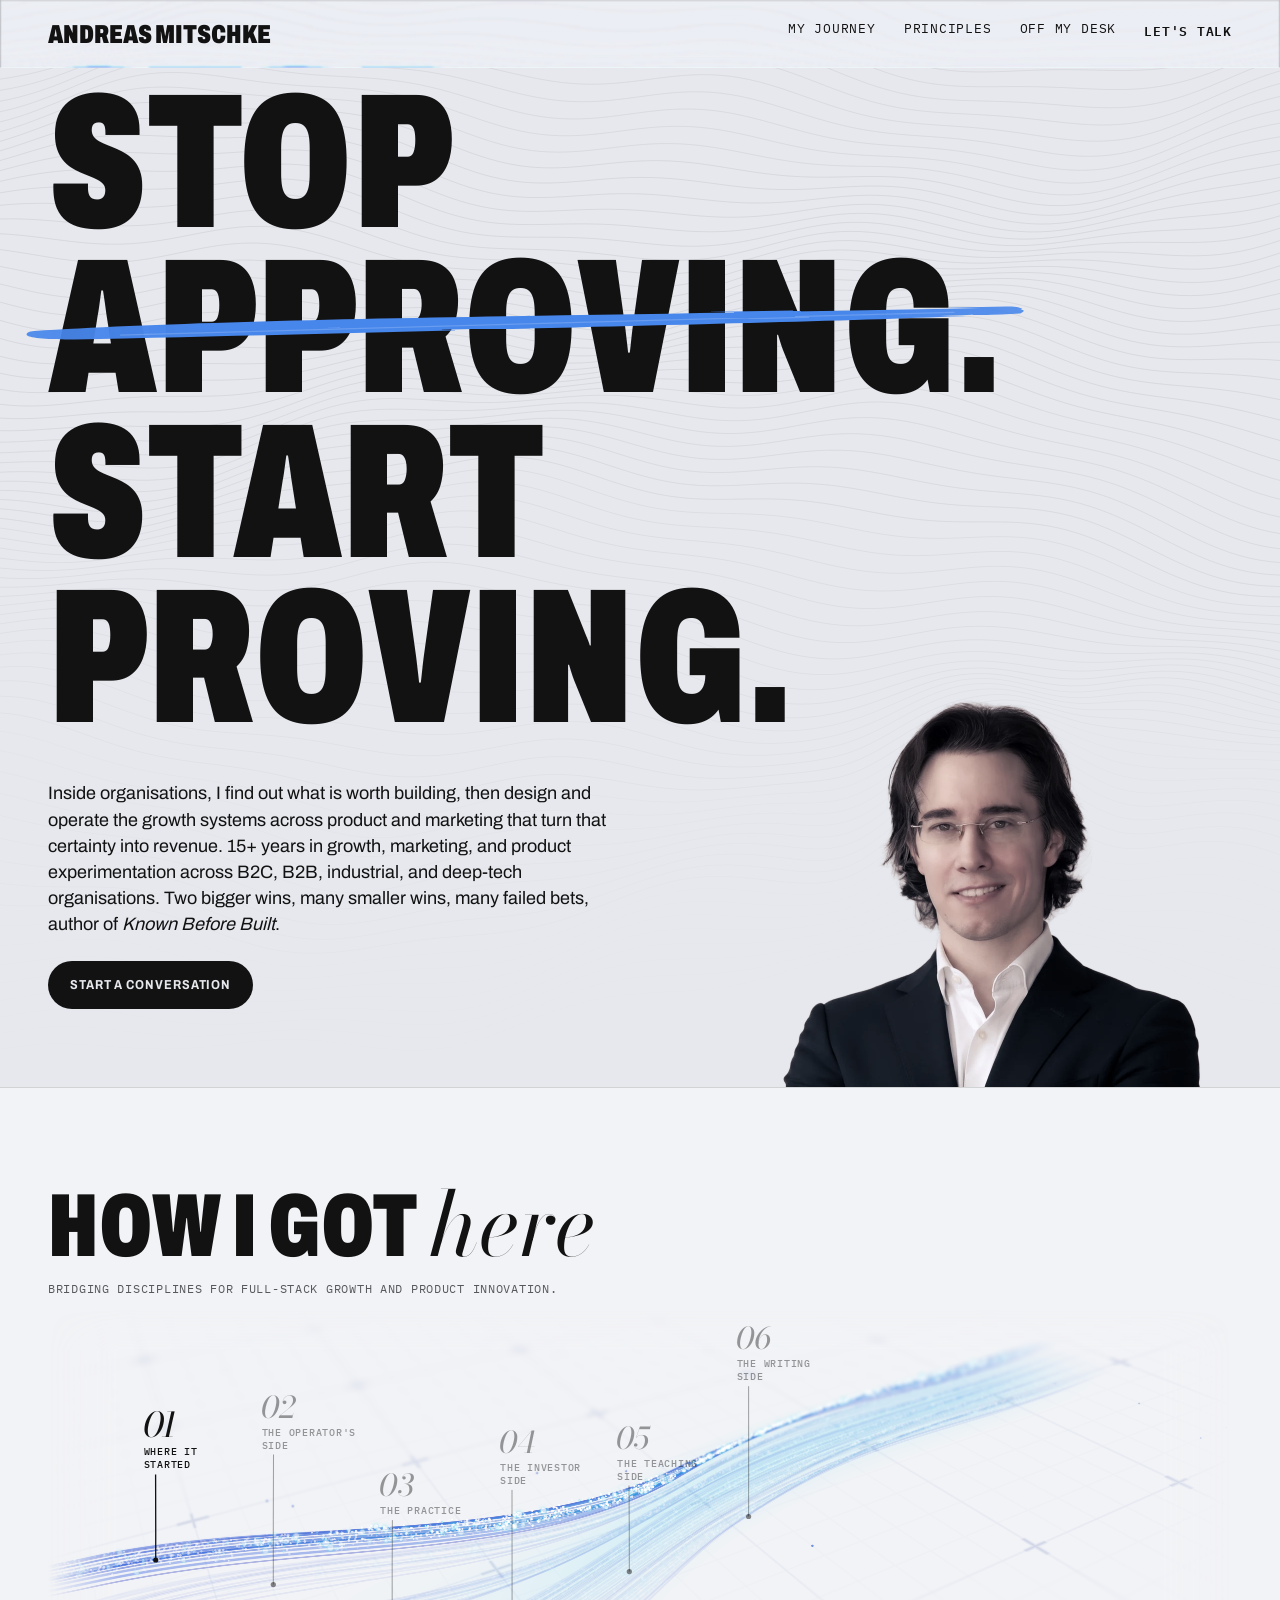
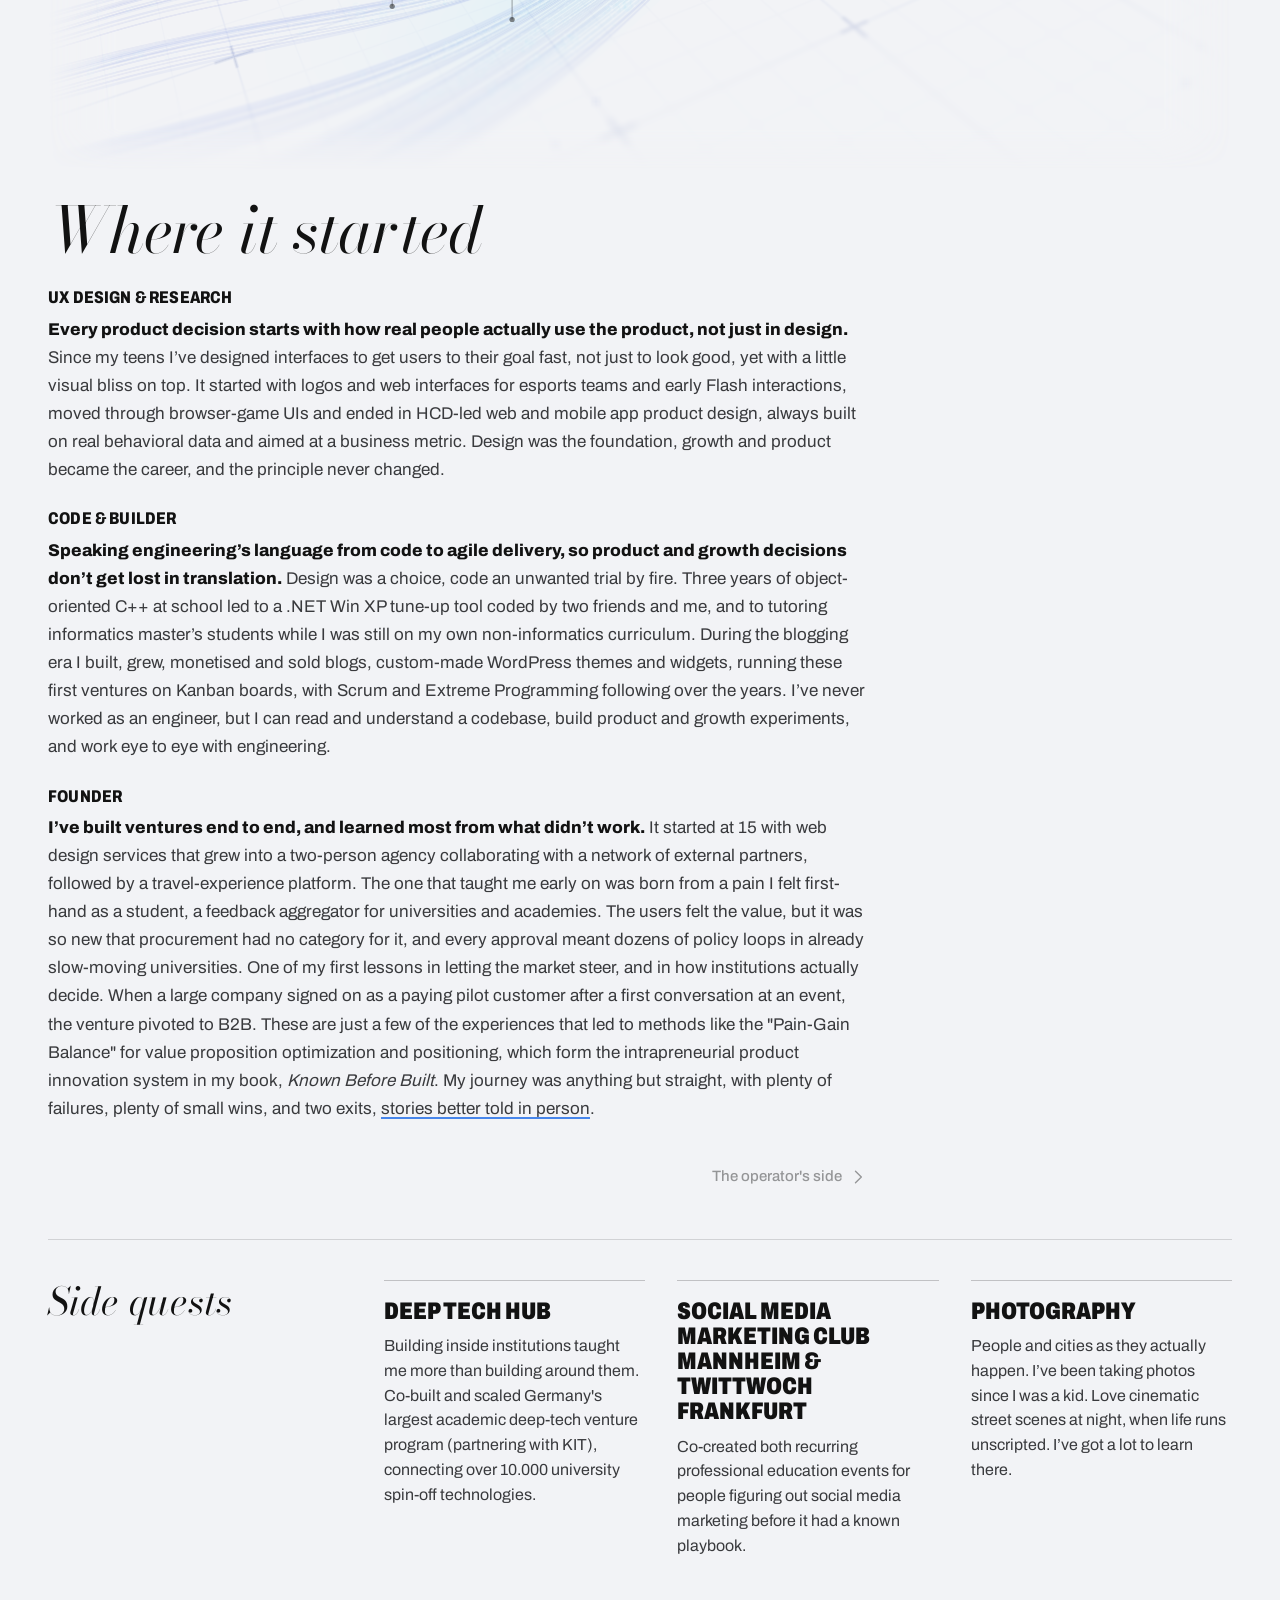
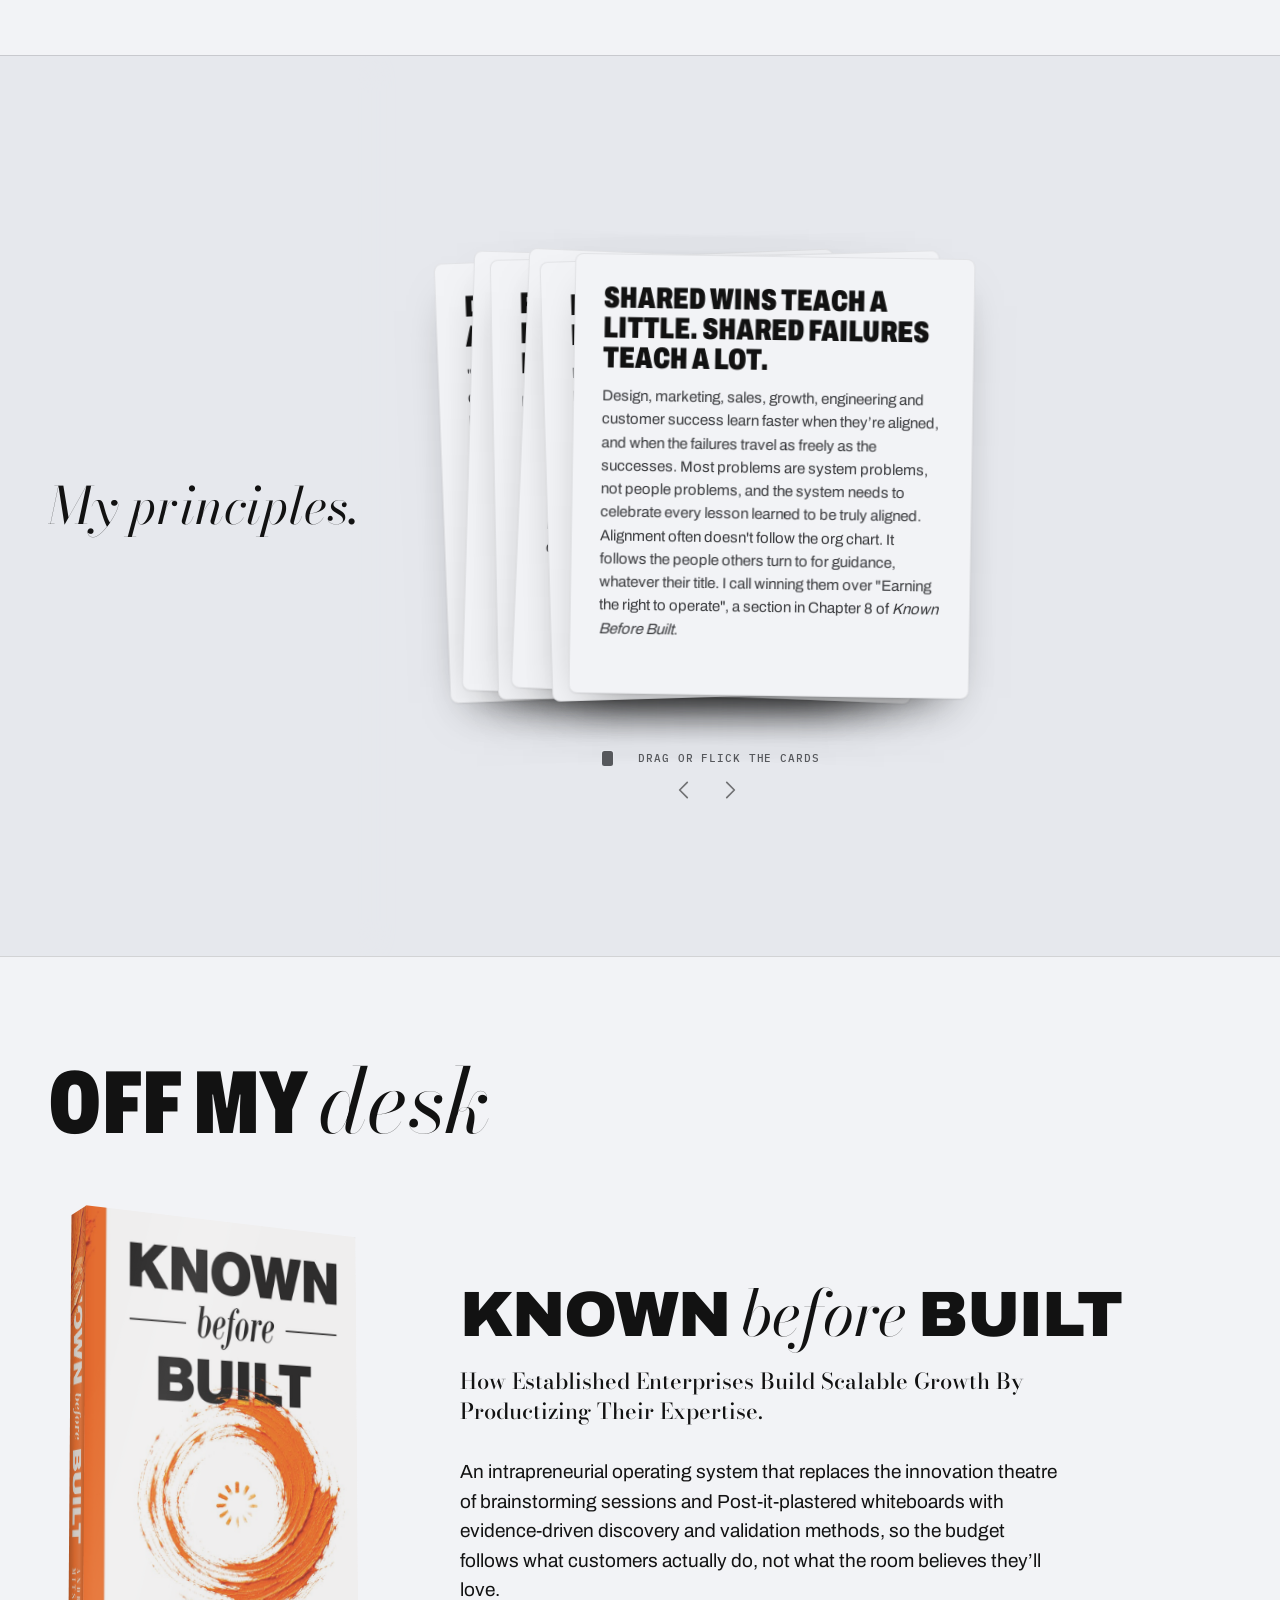
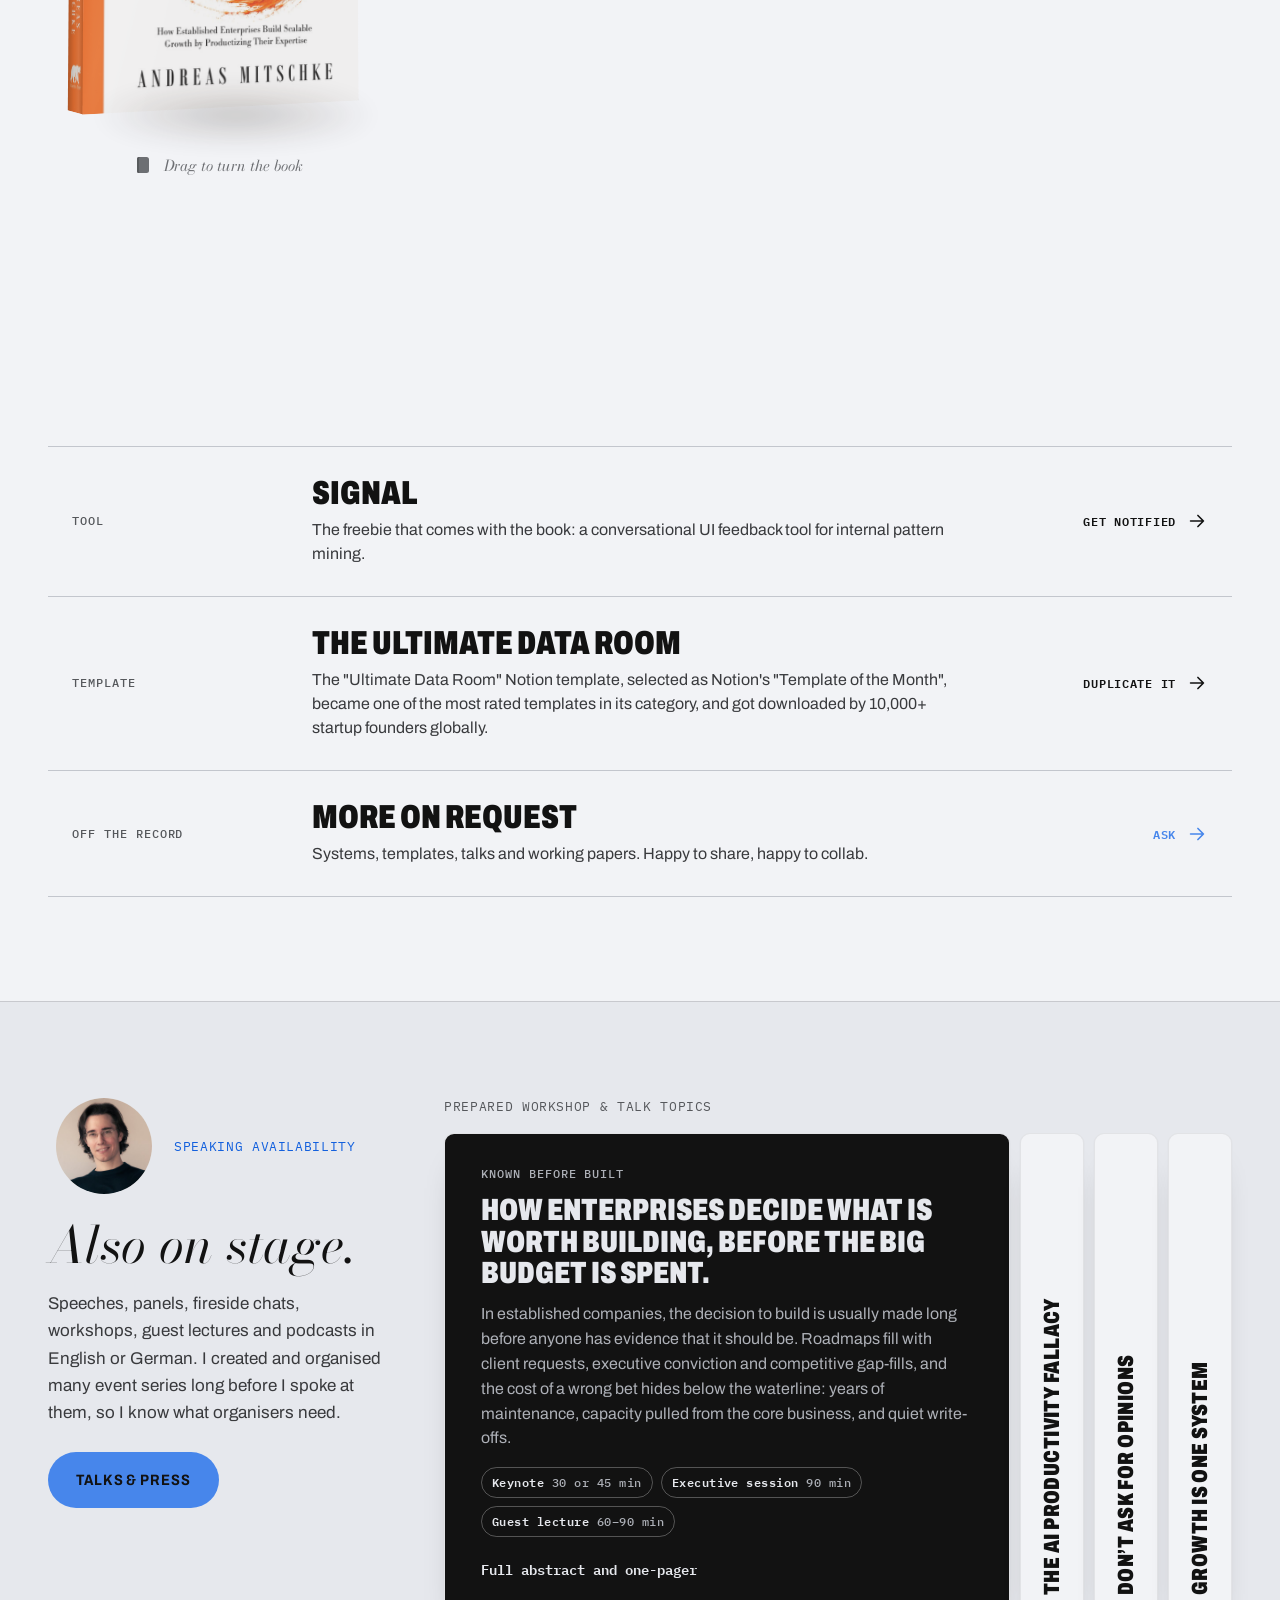
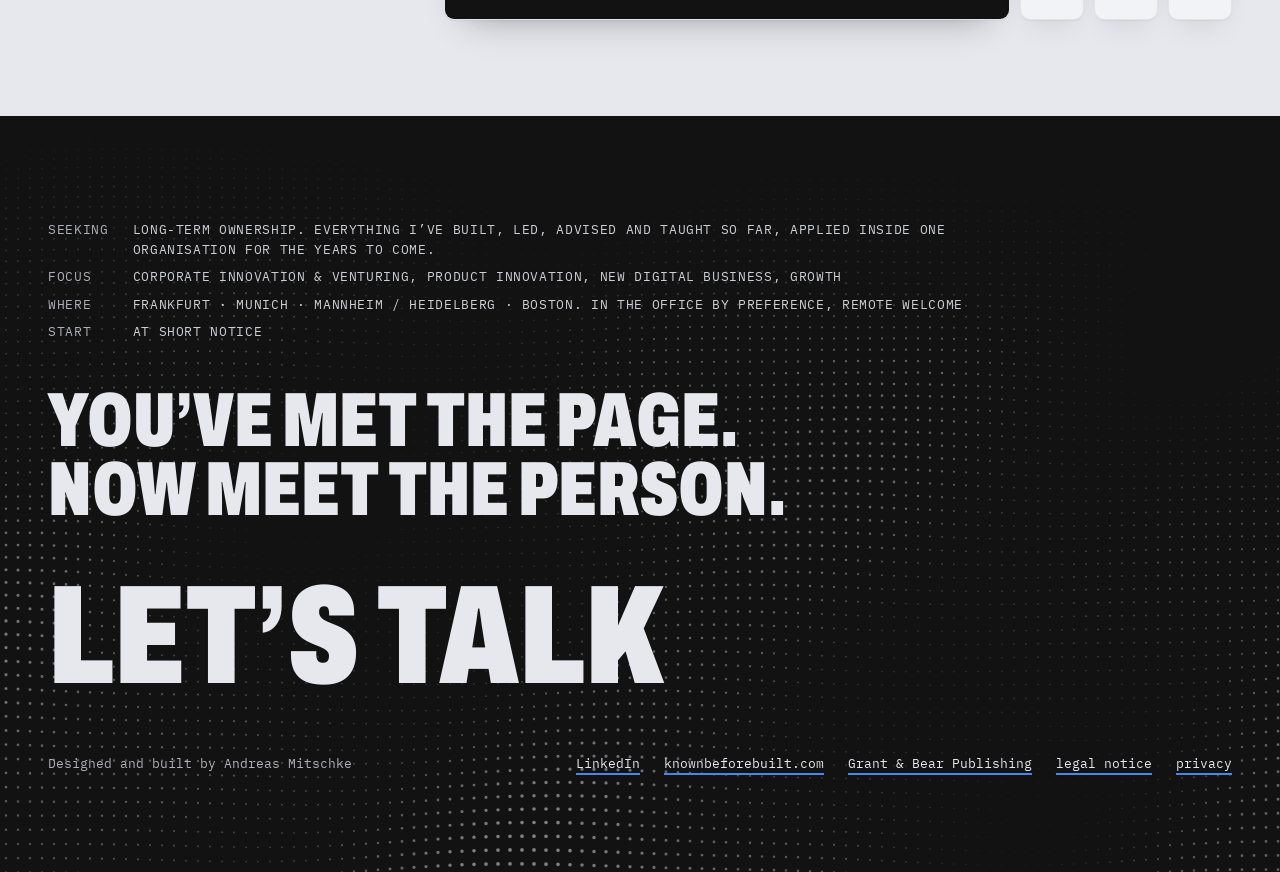
==== index.html @ f68222d0 "Add files via upload" ====
<!doctype html>
<!--
                               --)-----------|____________|
                                             /        /
               -)------========            /  _____ /
                        \     \          /   /____/
                          \     \      /        /
                            \     \__/_________/__
                              \ _ _| ^--      || |
                   ________--------|_____________|\
    -  \-----------                               ||
 -     ============================ ______________ |
    - _____________________________|  |'      || |/
                               /   |_____________|
                             /     /  \         \
                           /     /      \      ___\
               -)---------========        \    \____\
                                            \         \
USE THE FORCE!                                \_________\_
                              --)-------------|___________|

          Thanks for the interest in the code.
          Throw me a line if you want to connect.
          -Andreas

-->
<html lang="en-GB" data-accent="blue">
<head>
<meta charset="utf-8">
<!-- liquid glass nav: only Chromium browsers can bend the page behind the bar (assets/navlens.js); marked before first paint -->
<script>(function(){try{var b=navigator.userAgentData&&navigator.userAgentData.brands;if(b&&b.some(function(x){return x.brand==="Chromium"}))document.documentElement.classList.add("ng-cr")}catch(e){}})();</script>
<meta name="viewport" content="width=device-width, initial-scale=1">
<title>Andreas Mitschke · Growth &amp; Product Innovation Leader</title>
<meta name="description" content="Andreas Mitschke helps organisations discover what is worth building, then designs and operates the growth systems across product and marketing to turn that certainty into revenue. Author of Known Before Built.">
<meta property="og:title" content="Andreas Mitschke - Stop approving. Start proving.">
<meta property="og:description" content="Growth &amp; product innovation leader, author of Known Before Built.">
<link rel="canonical" href="https://andreasmitschke.com/">
<meta property="og:url" content="https://andreasmitschke.com/">
<meta property="og:type" content="website">
<meta property="og:image" content="https://andreasmitschke.com/assets/og.png?v=2">
<meta property="og:image:width" content="1200">
<meta property="og:image:height" content="630">
<meta property="og:image:alt" content="Stop approving. Start proving. Andreas Mitschke, growth and product innovation leader, author of Known Before Built.">
<meta name="twitter:card" content="summary_large_image">
<meta name="twitter:image" content="https://andreasmitschke.com/assets/og.png?v=2">
<link rel="icon" href="assets/favicon.svg" type="image/svg+xml">
<link rel="icon" href="assets/favicon-32.png" sizes="32x32" type="image/png">
<link rel="apple-touch-icon" href="assets/apple-touch-icon.png">
<meta name="theme-color" content="#E6E8ED">
<link rel="preload" href="assets/fonts/archivo-latin-wdth-normal.woff2" as="font" type="font/woff2" crossorigin>
<link rel="preload" href="assets/fonts/ibm-plex-mono-latin-500-normal.woff2" as="font" type="font/woff2" crossorigin>
<link rel="stylesheet" href="assets/site.css">
<script type="application/ld+json">
{
  "@context": "https://schema.org",
  "@graph": [
    {
      "@type": "ProfilePage",
      "@id": "https://andreasmitschke.com/#webpage",
      "url": "https://andreasmitschke.com/",
      "name": "Andreas Mitschke - Head of Product Innovation & Growth",
      "description": "Executive portfolio of Andreas Mitschke: Head of Product Innovation & Growth, author of Known Before Built, specializing in product and growth innovation, R&D de-risking, and scalable revenue engines.",
      "isPartOf": {
        "@type": "WebSite",
        "@id": "https://andreasmitschke.com/#website",
        "name": "Andreas Mitschke",
        "url": "https://andreasmitschke.com/"
      },
      "mainEntity": {
        "@id": "https://andreasmitschke.com/#person"
      },
      "about": {
        "@id": "https://andreasmitschke.com/#person"
      }
    },
    {
      "@type": "Person",
      "@id": "https://andreasmitschke.com/#person",
      "name": "Andreas Mitschke",
      "givenName": "Andreas",
      "familyName": "Mitschke",
      "jobTitle": "Head of Product Innovation & Growth",
      "alternateName": [
        "Head of Product Innovation",
        "Head of Growth",
        "Head of Corporate Innovation",
        "Director of Growth & Innovation",
        "Director of Product Innovation",
        "Senior Product & Growth Strategist",
        "Venture Building Lead",
        "Corporate Venture Lead"
      ],
      "description": "Head of Product Innovation & Growth with 15+ years across B2B SaaS, industrial tech, and deep-tech. Specializing in product and growth innovation, R&D de-risking, continuous discovery systems, growth systems thinking, and scalable revenue engines.",
      "url": "https://andreasmitschke.com/",
      "image": "https://github.com/andmitsch/andreasmitschke/blob/main/assets/andreas-mitschke-portrait-square.jpg",
      "email": "andreas@andreasmitschke.com",
      "sameAs": [
        "https://www.linkedin.com/in/andreasmitschke",
        "https://papers.ssrn.com/sol3/cf_dev/AbsByAuth.cfm?per_id=10956892",
        "https://knownbeforebuilt.com/"
      ],
      "knowsAbout": [
        "Product Innovation",
        "Growth Innovation",
        "Corporate Innovation",
        "Corporate Venture Building",
        "Proof of Value (PoV)",
        "Proof of Concept (PoC) Validation",
        "De-risking R&D",
        "Operational Velocity",
        "R&D Cost Projection Modeling",
        "Resource Optimization",
        "Innovation Governance",
        "Cross-Departmental Political Alignment",
        "Stakeholder Alignment Frameworks",
        "Cross-Functional Team Leadership",
        "Organizational Alignment",
        "Change Management",
        "Executive Advisory",
        "Venture P&L Management",
        "Intrapreneurship Systems",
        "Innovation Portfolio Management",
        "Business Model Innovation",
        "Venture Incubation",
        "Academic Deep-Tech Commercialization",
        "Venture Deal Flow Screening",
        "Product Discovery",
        "Continuous Discovery",
        "Continuous Discovery Habits",
        "Rapid Prototyping & Experimentation",
        "Evidence-Driven Validation",
        "Assumption Testing",
        "Product Strategy",
        "Product Advisory",
        "Product Ownership",
        "Feature Prioritization",
        "Agile / Scrum / Kanban",
        "Product Analytics",
        "Cohort Analysis",
        "Activation & Retention Tracking",
        "Churn Protection",
        "Lifecycle Marketing",
        "Customer Acquisition Economics",
        "Unit Economics & Retention Optimization",
        "Customer Lifetime Value (LTV) Optimization",
        "Funnel Optimization",
        "Revenue Operations (RevOps) Alignment",
        "Product Marketing",
        "Content Marketing",
        "Storytelling & Content Strategy",
        "Brand Storytelling",
        "Social Media Marketing",
        "Organic Social Strategy",
        "Go-To-Market (GTM) Strategy",
        "Product-Led GTM",
        "Strategic Positioning",
        "Brand Messaging",
        "Value Proposition Design",
        "The Pain-Gain Balance Framework",
        "Pricing & Packaging Architecture",
        "Pricing Strategy",
        "Willingness-to-Pay (WTP) Validation",
        "Monetization Strategy",
        "Competitive Intelligence",
        "Competitive Research & Intelligence",
        "User Research & Market Validation",
        "Commercialization Architecture",
        "Commercialization Strategy",
        "Strategic Partnerships & Alliances",
        "Ecosystem Partnerships",
        "Product-Led Growth (PLG)",
        "Product-Led Sales (PLS)",
        "B2B Sales Integration",
        "Growth Engineering",
        "Conversion Rate Optimization (CRO)",
        "A/B & Multivariate Testing",
        "SEO",
        "Technical SEO",
        "Programmatic SEO",
        "Link Building Strategy",
        "SEO Keyword Strategy",
        "Performance Marketing",
        "Media Buying",
        "Paid Media Strategy",
        "Paid Social Advertising",
        "Paid Search Advertising",
        "LinkedIn Ads",
        "Meta Ads (Facebook & Instagram)",
        "TikTok Ads",
        "Reddit Ads",
        "Google Ads",
        "Google Marketing Platform (360)",
        "Account-Based Marketing (ABM)",
        "Lean Startup",
        "Lean Product",
        "Value Proposition Canvas",
        "Business Model Canvas"
      ]
    },
    {
      "@type": "Book",
      "@id": "https://knownbeforebuilt.com/#book",
      "name": "Known Before Built",
      "alternativeHeadline": "How Established Enterprises Build Scalable Growth By Productizing Their Expertise",
      "isbn": "9783000897276",
      "datePublished": "2026-12-01",
      "author": {
        "@id": "https://andreasmitschke.com/#person"
      },
      "publisher": {
        "@type": "Organization",
        "@id": "https://andreasmitschke.com/grant-and-bear-publishing/#imprint",
        "name": "Grant & Bear Publishing",
        "url": "https://andreasmitschke.com/grant-and-bear-publishing/"
      },
      "bookFormat": "https://schema.org/Paperback",
      "numberOfPages": 318,
      "inLanguage": "en",
      "url": "https://knownbeforebuilt.com/",
      "image": "https://knownbeforebuilt.com/assets/book-front.jpg"
    }
  ]
}
</script>
<script src="assets/analytics.js" defer></script>
</head>
<body>
<div class="page">
  <header class="site-head">
    <nav class="site-nav">
      <a href="#top" class="brand">Andreas Mitschke</a>
      <button class="menu-btn" type="button" aria-expanded="false" aria-controls="mnav"><span class="mb-label">Menu</span><span class="mb-icon" aria-hidden="true"><i></i><i></i></span></button>
      <div class="nav-links">
        <a href="#path" class="nl">My Journey<span class="nl1" aria-hidden="true"></span><span class="nl2" aria-hidden="true"></span></a><a href="#beliefs" class="nl">Principles<span class="nl1" aria-hidden="true"></span><span class="nl2" aria-hidden="true"></span></a><a href="#releases" class="nl">Off my desk<span class="nl1" aria-hidden="true"></span><span class="nl2" aria-hidden="true"></span></a><a href="#contact" class="nl nl-cta">Let's talk<span class="nl1" aria-hidden="true"></span><span class="nl2" aria-hidden="true"></span></a>
      </div>
    </nav>
  </header>
  <div id="mnav" class="mnav" aria-hidden="true">
    <nav class="mnav-inner" aria-label="Mobile">
      <a href="#path"><span class="mi">01</span>My Journey</a>
      <a href="#beliefs"><span class="mi">02</span>Principles</a>
      <a href="#releases"><span class="mi">03</span>Off my desk</a>
      <a href="#contact" class="mnav-cta"><span class="mi">04</span>Let's talk</a>
    </nav>
  </div>

  <section id="top" data-ref="setTop" class="hero">
    <div class="memo-paper" aria-hidden="true"><canvas class="memo-canvas"></canvas></div>
    <figure class="hero-portrait hp-cutb"><img src="assets/andreas-mitschke-portrait-cut-suit.webp" width="960" height="776" alt="Andreas Mitschke"></figure>
    <svg width="0" height="0" class="svg-defs" aria-hidden="true"><defs><linearGradient id="amBrushFill" x1="0" y1="0" x2="1" y2="0"><stop offset="0" style="stop-color:var(--accent)" stop-opacity=".92"></stop><stop offset=".18" style="stop-color:var(--accent)"></stop><stop offset=".85" style="stop-color:var(--accent)"></stop><stop offset="1" style="stop-color:var(--accent)" stop-opacity=".88"></stop></linearGradient><filter id="amBrushEdge" x="-2%" y="-30%" width="104%" height="160%"><feTurbulence type="fractalNoise" baseFrequency="0.012 0.22" numOctaves="1" seed="4" result="n"></feTurbulence><feDisplacementMap in="SourceGraphic" in2="n" scale="2.2"></feDisplacementMap></filter></defs></svg>
    <div class="hl">
      <h1 aria-label="Stop approving. Start proving." class="hl-h1">
        <span class="rise d2 hl-line" aria-hidden="true">Stop</span>
        <span class="rise d2 hl-line-word" aria-hidden="true"><del class="hdel" data-hl="del"><span data-hl="c1">approving.</span><svg class="brush" viewBox="0 0 400 48" preserveAspectRatio="none" aria-hidden="true"><g filter="url(#amBrushEdge)"><path fill="url(#amBrushFill)" d="M6 30 C 50 24, 120 20, 200 17.5 C 280 15, 340 12.5, 391 10.5 C 397 10.3, 399 13, 396 15.5 C 360 19.5, 300 23, 220 27 C 150 30.5, 80 34.5, 22 37 C 10 37.5, 3 35.5, 3 33 C 3 31.5, 4 30.4, 6 30 Z"></path><path d="M40 33.5 C 140 27, 260 20.5, 370 14.5" stroke="#FFFFFF" stroke-opacity=".18" stroke-width="1.1" fill="none"></path></g></svg></del></span>
        <span class="rise d3 hl-line" aria-hidden="true">Start</span>
        <span class="rise d3 hl-line-word" aria-hidden="true"><span data-hl="c2">proving.</span></span>
      </h1>
    </div>
    <div class="rise d4 hero-copy">
      <p class="hero-lead">Inside organisations, I find out what is worth building, then design and operate the growth systems across product and marketing that turn that certainty into revenue. 15+ years in growth, marketing, and product experimentation across B2C, B2B, industrial, and deep-tech organisations. Two bigger wins, many smaller wins, many failed bets, author of <em>Known Before Built</em>.</p>
      <div class="btn-row"><a href="#contact" data-ref="fxRef" data-fx="mag" class="pbtn pb-ink"><span class="pb-fill" aria-hidden="true"></span><span class="pb-label">Start a conversation</span></a></div>
    </div>
  </section>

  <section id="path" data-ref="setPath" class="path">
    <div class="jr">
      <div class="jr-head">
        <h2 class="h2-display">How I got <span class="serif-it">here</span></h2>
        <span class="jr-kick">Bridging disciplines for full-stack growth and product innovation.</span>
      </div>
      <div class="jr-rv" data-src="assets/river.js"><div class="jr-gl" aria-hidden="true"></div><svg aria-hidden="true"></svg></div>
      <div class="jr-chips jr-row"><button type="button" data-g="0" class="on"><i>01</i>Where it started</button><button type="button" data-g="1"><i>02</i>The operator's side</button><button type="button" data-g="2"><i>03</i>The practice</button><button type="button" data-g="3"><i>04</i>The investor side</button><button type="button" data-g="4"><i>05</i>The teaching side</button><button type="button" data-g="5"><i>06</i>The writing side</button></div>
      <div class="jr-txt">
        <article class="jc on" data-g="0" data-name="Where it started"><h3 class="jr-ttl">Where it started</h3><div class="jr-it"><h4>UX Design &amp; Research</h4><p><b>Every product decision starts with how real people actually use the product, not just in design.</b> Since my teens I’ve designed interfaces to get users to their goal fast, not just to look good, yet with a little visual bliss on top. It started with logos and web interfaces for esports teams and early Flash interactions, moved through browser-game UIs and ended in HCD-led web and mobile app product design, always built on real behavioral data and aimed at a business metric. Design was the foundation, growth and product became the career, and the principle never changed.</p></div><div class="jr-it"><h4>Code &amp; Builder</h4><p><b>Speaking engineering’s language from code to agile delivery, so product and growth decisions don’t get lost in translation.</b> Design was a choice, code an unwanted trial by fire. Three years of object-oriented C++ at school led to a .NET Win XP tune-up tool coded by two friends and me, and to tutoring informatics master’s students while I was still on my own non-informatics curriculum. During the blogging era I built, grew, monetised and sold blogs, custom-made WordPress themes and widgets, running these first ventures on Kanban boards, with Scrum and Extreme Programming following over the years. I’ve never worked as an engineer, but I can read and understand a codebase, build product and growth experiments, and work eye to eye with engineering.</p></div><div class="jr-it"><h4>Founder</h4><p><b>I’ve built ventures end to end, and learned most from what didn’t work.</b> It started at 15 with web design services that grew into a two-person agency collaborating with a network of external partners, followed by a travel-experience platform. The one that taught me early on was born from a pain I felt first-hand as a student, a feedback aggregator for universities and academies. The users felt the value, but it was so new that procurement had no category for it, and every approval meant dozens of policy loops in already slow-moving universities. One of my first lessons in letting the market steer, and in how institutions actually decide. When a large company signed on as a paying pilot customer after a first conversation at an event, the venture pivoted to B2B. These are just a few of the experiences that led to methods like the "Pain-Gain Balance" for value proposition optimization and positioning, which form the intrapreneurial product innovation system in my book, <em>Known Before Built</em>. My journey was anything but straight, with plenty of failures, plenty of small wins, and two exits, <a href="#contact">stories better told in person</a>.</p></div><div class="jr-pn"><button type="button" class="jr-nx" data-go="1">The operator's side<svg width="20" height="20" viewBox="0 0 24 24" aria-hidden="true"><path d="M9 5l7 7-7 7" fill="none" stroke="currentColor" stroke-width="1.6" stroke-linecap="round" stroke-linejoin="round"/></svg></button></div></article>
        <article class="jc" data-g="1" data-name="The operator's side"><h3 class="jr-ttl">The operator's side</h3><div class="jr-it"><h4>Growth, product &amp; marketing</h4><p><b>To me innovation, growth marketing and product is one revenue system, and I’ve built every channel in it myself.</b> My growth path began before Panda with technical SEO, experimenting with early black-hat methods and exploiting algorithm gaps to engineer organic search visibility at scale. One of those projects, scaled to over 100,000 monthly unique visitors in as early as 2010, before I sold it. That quantitative foundation evolved into full-funnel conversion rate optimisation, combining data analysis with my design background, and into organic social. As the teams and products I worked with matured toward scale, I expanded into paid acquisition, building performance marketing across paid social channels (pioneering the granular behavioral segmentation of power editor) and search. Together, these form the core of my T-shaped profile, anchored by continuous product discovery, validation and rapid experimentation.</p></div><div class="jr-pn"><button type="button" class="jr-pv" data-go="0"><svg width="20" height="20" viewBox="0 0 24 24" aria-hidden="true"><path d="M15 5l-7 7 7 7" fill="none" stroke="currentColor" stroke-width="1.6" stroke-linecap="round" stroke-linejoin="round"/></svg>Where it started</button><button type="button" class="jr-nx" data-go="2">The practice<svg width="20" height="20" viewBox="0 0 24 24" aria-hidden="true"><path d="M9 5l7 7-7 7" fill="none" stroke="currentColor" stroke-width="1.6" stroke-linecap="round" stroke-linejoin="round"/></svg></button></div></article>
        <article class="jc" data-g="2" data-name="The practice"><h3 class="jr-ttl">The practice</h3><div class="jr-it"><h4>Product & Growth Practitioner · Department Head · Strategic & Executive Advisor</h4><p><b>From doing the work to enabling others to do it themselves.</b> Hands-on innovation, product discovery and growth work, leading teams and advising executives. Partnering with enterprise, scaleup and startup leaders to embed discovery frameworks and build growth systems that scale, across B2C and B2B tech, SaaS, industrial and deep-tech sectors.</p></div><div class="jr-pn"><button type="button" class="jr-pv" data-go="1"><svg width="20" height="20" viewBox="0 0 24 24" aria-hidden="true"><path d="M15 5l-7 7 7 7" fill="none" stroke="currentColor" stroke-width="1.6" stroke-linecap="round" stroke-linejoin="round"/></svg>The operator's side</button><button type="button" class="jr-nx" data-go="3">The investor side<svg width="20" height="20" viewBox="0 0 24 24" aria-hidden="true"><path d="M9 5l7 7-7 7" fill="none" stroke="currentColor" stroke-width="1.6" stroke-linecap="round" stroke-linejoin="round"/></svg></button></div></article>
        <article class="jc" data-g="3" data-name="The investor side"><h3 class="jr-ttl">The investor side</h3><div class="jr-it"><h4>Venture</h4><p>Sourced, evaluated, and screened proprietary deal-flow of over 3,000 startups and matched the strongest ventures to funds in my network. Connected 15, of which all raised follow-on rounds. About three years for four funds across Europe, New York, and Silicon Valley, after a VC fellowship in New York. Accepted to VC Lab 2023.</p></div><div class="jr-it"><h4>Advisor</h4><p>And I stay on after the investment. Almost a dozen advisory seats so far, around half a dozen active right now, on growth and product, through 500 Global, Loyal VC and inbound referrals.</p></div><div class="jr-pn"><button type="button" class="jr-pv" data-go="2"><svg width="20" height="20" viewBox="0 0 24 24" aria-hidden="true"><path d="M15 5l-7 7 7 7" fill="none" stroke="currentColor" stroke-width="1.6" stroke-linecap="round" stroke-linejoin="round"/></svg>The practice</button><button type="button" class="jr-nx" data-go="4">The teaching side<svg width="20" height="20" viewBox="0 0 24 24" aria-hidden="true"><path d="M9 5l7 7-7 7" fill="none" stroke="currentColor" stroke-width="1.6" stroke-linecap="round" stroke-linejoin="round"/></svg></button></div></article>
        <article class="jc" data-g="4" data-name="The teaching side"><h3 class="jr-ttl">The teaching side</h3><div class="jr-it"><h4>Startup coach</h4><p>I’ve coached 20+ founding teams to test their ideas against real-world evidence, in Mannheim’s startup centres and beyond. Lean Startup, Knapp’s Design Sprint, Osterwalder’s Business Model and Value Proposition Canvas, Design Thinking. All useful tools, and all turn into innovation theatre unless you also teach people to get out of the building.</p></div><div class="jr-it"><h4>University lecturer</h4><p>I teach professionals and students methods they can apply without me in the room. Entrepreneurship and innovation at universities in Mannheim, plus guest lectures on growth in Heidelberg and Karlsruhe.</p></div><div class="jr-pn"><button type="button" class="jr-pv" data-go="3"><svg width="20" height="20" viewBox="0 0 24 24" aria-hidden="true"><path d="M15 5l-7 7 7 7" fill="none" stroke="currentColor" stroke-width="1.6" stroke-linecap="round" stroke-linejoin="round"/></svg>The investor side</button><button type="button" class="jr-nx" data-go="5">The writing side<svg width="20" height="20" viewBox="0 0 24 24" aria-hidden="true"><path d="M9 5l7 7-7 7" fill="none" stroke="currentColor" stroke-width="1.6" stroke-linecap="round" stroke-linejoin="round"/></svg></button></div></article>
        <article class="jc" data-g="5" data-name="The writing side"><h3 class="jr-ttl">The writing side</h3><div class="jr-it"><h4>Researcher</h4><p>Independent research, currently on why academic entrepreneurship education rarely produces entrepreneurs or has any measurable longitudinal impact on venture creation or outcome, and finding systems to change that.</p></div><div class="jr-it"><h4>Author</h4><p><b>Nearly two decades of hard-won lessons, written down so others get the value without paying the same price.</b> I wrote, designed and typeset <em>Known Before Built</em> myself, from 0 to 1. Research and writing weren’t new to me, I’ve been writing content since the blogging era as mentioned above. Making a book was something else entirely. It came with a crash course in everything a book needs beyond the words, from print production to typography, and I stumbled over more tripwires than I can count. I wrote it to share what I’d learned about corporate innovation, and writing a 300-page book that teaches without me in the room taught me more than I expected.</p><div class="jr-cta"><a href="#releases-start" data-ref="fxRef" data-fx="mag" class="pbtn pb-outline pb-sm"><span class="pb-fill" aria-hidden="true"></span><span class="pb-label">Learn more about the book</span></a></div></div><div class="jr-pn"><button type="button" class="jr-pv" data-go="4"><svg width="20" height="20" viewBox="0 0 24 24" aria-hidden="true"><path d="M15 5l-7 7 7 7" fill="none" stroke="currentColor" stroke-width="1.6" stroke-linecap="round" stroke-linejoin="round"/></svg>The teaching side</button></div></article>
      </div>
    </div>
    <div class="jr-bar" aria-label="Chapters"><div class="jr-bar-in"><button type="button" class="jr-mini" aria-label="Back to the river"></button><div class="jr-chips"><button type="button" data-g="0" class="on"><i>01</i>Where it started</button><button type="button" data-g="1"><i>02</i>The operator's side</button><button type="button" data-g="2"><i>03</i>The practice</button><button type="button" data-g="3"><i>04</i>The investor side</button><button type="button" data-g="4"><i>05</i>The teaching side</button><button type="button" data-g="5"><i>06</i>The writing side</button></div></div></div>
<div class="path-side">
      <div class="pgrp pgrp-side">
        <div class="pgrp-head">
          <span class="pgrp-title">Side quests</span>
        </div>
        <div class="side-grid">
        <div class="side reveal">
          <span class="side-title">Deep Tech Hub</span>
          <span class="side-text">Building inside institutions taught me more than building around them. Co-built and scaled Germany's largest academic deep-tech venture program (partnering with KIT), connecting over 10.000 university spin-off technologies.</span>
        </div>
        <div class="side reveal">
          <span class="side-title">Social Media Marketing Club Mannheim &amp; Twittwoch Frankfurt</span>
          <span class="side-text">Co-created both recurring professional education events for people figuring out social media marketing before it had a known playbook.</span>
        </div>
        <div class="side reveal side-photo" data-photos="assets/photos/street-doorway.webp,assets/photos/street-casco-viejo.webp,assets/photos/street-skyline.webp,assets/photos/street-shoreline.webp">
          <span class="side-title">Photography</span>
          <span class="side-text">People and cities as they actually happen. I’ve been taking photos since I was a kid. Love cinematic street scenes at night, when life runs unscripted. I’ve got a lot to learn there.</span>
        </div>
        </div>
      </div>
    </div>
  </section>

  <section id="beliefs" data-ref="setBelief" class="section-rule">
    <div class="split-inner">
      <div class="split-aside">
        <span class="aside-title">My principles.</span>
        <svg class="spin" width="48" height="48" viewBox="0 0 24 24" aria-hidden="true"><line x1="18.00" y1="12.00" x2="22.00" y2="12.00" style="stroke:var(--accent)" stroke-width="2" stroke-linecap="round" opacity="0.25"></line><line x1="17.20" y1="15.00" x2="20.66" y2="17.00" style="stroke:var(--accent)" stroke-width="2" stroke-linecap="round" opacity="0.32"></line><line x1="15.00" y1="17.20" x2="17.00" y2="20.66" style="stroke:var(--accent)" stroke-width="2" stroke-linecap="round" opacity="0.39"></line><line x1="12.00" y1="18.00" x2="12.00" y2="22.00" style="stroke:var(--accent)" stroke-width="2" stroke-linecap="round" opacity="0.45"></line><line x1="9.00" y1="17.20" x2="7.00" y2="20.66" style="stroke:var(--accent)" stroke-width="2" stroke-linecap="round" opacity="0.52"></line><line x1="6.80" y1="15.00" x2="3.34" y2="17.00" style="stroke:var(--accent)" stroke-width="2" stroke-linecap="round" opacity="0.59"></line><line x1="6.00" y1="12.00" x2="2.00" y2="12.00" style="stroke:var(--accent)" stroke-width="2" stroke-linecap="round" opacity="0.66"></line><line x1="6.80" y1="9.00" x2="3.34" y2="7.00" style="stroke:var(--accent)" stroke-width="2" stroke-linecap="round" opacity="0.73"></line><line x1="9.00" y1="6.80" x2="7.00" y2="3.34" style="stroke:var(--accent)" stroke-width="2" stroke-linecap="round" opacity="0.80"></line><line x1="12.00" y1="6.00" x2="12.00" y2="2.00" style="stroke:var(--accent)" stroke-width="2" stroke-linecap="round" opacity="0.86"></line><line x1="15.00" y1="6.80" x2="17.00" y2="3.34" style="stroke:var(--accent)" stroke-width="2" stroke-linecap="round" opacity="0.93"></line><line x1="17.20" y1="9.00" x2="20.66" y2="7.00" style="stroke:var(--accent)" stroke-width="2" stroke-linecap="round" opacity="1.00"></line></svg>
      </div>
      <div class="split-list">
          <div class="reveal thesis">
            <div class="thesis-body">
              <p class="thesis-head">Don’t ask for <del class="bdel">opinions.<svg class="brush" viewBox="0 0 400 48" preserveAspectRatio="none" aria-hidden="true"><g filter="url(#amBrushEdge)"><path fill="url(#amBrushFill)" d="M6 30 C 50 24, 120 20, 200 17.5 C 280 15, 340 12.5, 391 10.5 C 397 10.3, 399 13, 396 15.5 C 360 19.5, 300 23, 220 27 C 150 30.5, 80 34.5, 22 37 C 10 37.5, 3 35.5, 3 33 C 3 31.5, 4 30.4, 6 30 Z"></path><path d="M40 33.5 C 140 27, 260 20.5, 370 14.5" stroke="#FFFFFF" stroke-opacity=".18" stroke-width="1.1" fill="none"></path></g></svg></del> Ask for behaviour.</p>
              <p class="thesis-text">"Opinions describe what people believe they would do. Behaviour shows what they did. Reported behaviour beats opinion, and observed behaviour beats both." <br>— from my book <em>Known Before Built</em></p>
            </div>
          </div>
          <div class="reveal thesis">
            <div class="thesis-body">
              <p class="thesis-head">They are the rock stars. You are their fan.</p>
              <p class="thesis-text">Customers, buyers and users are the experts on their own problems. We need to listen and observe to understand their reality to see what they can't see.</p>
            </div>
          </div>
          <div class="reveal thesis">
            <div class="thesis-body">
              <p class="thesis-head">Research is the foundation of everything.</p>
              <p class="thesis-text">Know the market, the customers, the buyers and the users in depth. That is how you find the right product and also the channels to grow it.</p>
            </div>
          </div>
          <div class="reveal thesis">
            <div class="thesis-body">
              <p class="thesis-head">Good ideas need safety to surface.</p>
              <p class="thesis-text">Teams often lack the safety to say the unpopular thing, regardless of hierarchy. Small units of five to seven, scaled through unit leads rather than bigger teams. That’s how I lead, and how I’d grow a department. In my experience, that’s how compliance theatre loses its grip and productivity goes up. I call these business-changing ideas that never surface "Trapped Capital". It’s also Chapter 1 of <em>Known Before Built</em>.</p>
            </div>
          </div>
          <div class="reveal thesis">
            <div class="thesis-body">
              <p class="thesis-head">Hire for understanding, not recitation.</p>
              <p class="thesis-text">Processes can be taught. Skills can be honed. Intellectual honesty can’t. I look for people who understand a method well enough to know when not to use it.</p>
            </div>
          </div>
          <div class="reveal thesis">
            <div class="thesis-body">
              <p class="thesis-head">Shared wins teach a little. Shared failures teach a lot.</p>
              <p class="thesis-text">Design, marketing, sales, growth, engineering and customer success learn faster when they’re aligned, and when the failures travel as freely as the successes. Most problems are system problems, not people problems, and the system needs to celebrate every lesson learned to be truly aligned. Alignment often doesn't follow the org chart. It follows the people others turn to for guidance, whatever their title. I call winning them over "Earning the right to operate", a section in Chapter 8 of <em>Known Before Built</em>.</p>
            </div>
          </div>
      </div>
    </div>
  </section>

  <section id="releases" class="releases">
   <div class="releases-inner">
    <div id="releases-start" data-scroll-offset="36" class="releases-head">
      <h2 class="h2-display">Off my <span class="serif-it">desk</span></h2>
    </div>
    <div class="book-row">
      <div class="book-stage-wrap">
        <div data-ref="setStage" class="kbstage kbstage-pos" data-on-pointerdown="bDown" data-on-pointermove="bMove" data-on-pointerup="bUp" data-on-pointercancel="bUp">
          <div data-ref="setBook3" class="kbbook" role="img" aria-label="Known Before Built by Andreas Mitschke. Drag, or use the arrow keys, to turn the book." tabindex="0" data-on-keydown="bKey">
            <div class="kbface kbfront"><img src="assets/kbb-front.jpg" width="760" height="1216" alt="" draggable="false"><i class="kbshade"></i></div>
            <div class="kbface kbback"><img src="assets/kbb-back.jpg" width="760" height="1216" alt="" draggable="false"><i class="kbshade"></i></div>
            <div class="kbface kbspine"><img src="assets/kbb-spine.jpg" width="104" height="1216" alt="" draggable="false"><i class="kbshade"></i></div>
            <div class="kbface kbfore"><i class="kbshade"></i></div>
            <div class="kbface kbtop"><i class="kbshade"></i></div>
            <div class="kbface kbbottom"><i class="kbshade"></i></div>
          </div>
          <div data-ref="setBShadow" class="kbshadow"></div>
          <p class="kbhint" aria-hidden="true">Drag to turn the book</p>
        </div>
      </div>
      <div class="book-copy">
        <span class="book-title">Known <span class="book-title-it">before</span> Built</span>
        <p class="book-desc"><span class="book-subhead"> How Established Enterprises Build Scalable Growth By Productizing Their Expertise.</span><br><br>An intrapreneurial operating system that replaces the innovation theatre of brainstorming sessions and Post-it-plastered whiteboards with evidence-driven discovery and validation methods, so the budget follows what customers actually do, not what the room believes they’ll love.</p>
        <div class="btn-group"><a href="https://knownbeforebuilt.com/prelaunch.html?from=am" data-ref="fxRef" data-fx="mag" class="pbtn pb-orange pb-book"><span class="pb-fill" aria-hidden="true"></span><span class="pb-label">Get the book</span></a><a href="https://knownbeforebuilt.com/?from=am" data-ref="fxRef" data-fx="mag" class="pbtn pb-outline"><span class="pb-fill" aria-hidden="true"></span><span class="pb-label">knownbeforebuilt.com</span></a></div>
      </div>
    </div>
    <div class="rlA">
      <a class="rA" href="https://papers.ssrn.com/sol3/cf_dev/AbsByAuth.cfm?per_id=10956892"><span class="rA-kind">Research</span><span class="rA-main"><span class="rA-title">Research Paper</span><span class="rA-sub">My research topics stem from real problems I’ve faced firsthand and my goal is to contribute solutions that hopefully one day make a difference.</span></span><span class="rA-cta">Read the papers<svg class="rx-arr" width="22" height="22" viewBox="0 0 24 24" aria-hidden="true"><path d="M5 12h14M13 6l6 6-6 6" fill="none" stroke="currentColor" stroke-width="1.8" stroke-linecap="round" stroke-linejoin="round"/></svg></span></a>
      <a class="rA" href="https://knownbeforebuilt.com/prelaunch.html?from=am"><span class="rA-kind">Tool</span><span class="rA-main"><span class="rA-title">Signal</span><span class="rA-sub">The freebie that comes with the book: a conversational UI feedback tool for internal pattern mining.</span></span><span class="rA-cta">Get notified<svg class="rx-arr" width="22" height="22" viewBox="0 0 24 24" aria-hidden="true"><path d="M5 12h14M13 6l6 6-6 6" fill="none" stroke="currentColor" stroke-width="1.8" stroke-linecap="round" stroke-linejoin="round"/></svg></span></a>
      <a class="rA" href="https://www.notion.com/templates/the-ultimate-data-room"><span class="rA-kind">Template</span><span class="rA-main"><span class="rA-title">The Ultimate Data Room</span><span class="rA-sub">The "Ultimate Data Room" Notion template, selected as Notion's "Template of the Month", became one of the most rated templates in its category, and got downloaded by 10,000+ startup founders globally.</span></span><span class="rA-cta">Duplicate it<svg class="rx-arr" width="22" height="22" viewBox="0 0 24 24" aria-hidden="true"><path d="M5 12h14M13 6l6 6-6 6" fill="none" stroke="currentColor" stroke-width="1.8" stroke-linecap="round" stroke-linejoin="round"/></svg></span></a>
      <a class="rA rA-last" href="#contact"><span class="rA-kind">Off the record</span><span class="rA-main"><span class="rA-title">More on request</span><span class="rA-sub">Systems, templates, talks and working papers. Happy to share, happy to collab.</span></span><span class="rA-cta">Ask<svg class="rx-arr" width="22" height="22" viewBox="0 0 24 24" aria-hidden="true"><path d="M5 12h14M13 6l6 6-6 6" fill="none" stroke="currentColor" stroke-width="1.8" stroke-linecap="round" stroke-linejoin="round"/></svg></span></a>
    </div>
   </div>
  </section>

  <section id="talks" class="section-rule">
    <div class="talks-inner">
      <div class="split-aside">
        <div class="talks-id">
          <div class="portrait-wrap" data-ref="fxRef" data-fx="magfar" data-fx-k="0.3" data-fx-t="1.3"><img class="portrait" src="assets/andreas-mitschke-portrait-circle.jpg" width="96" height="96" alt="Andreas Mitschke" loading="lazy" decoding="async"><video class="portrait-vid" muted playsinline preload="none" disablepictureinpicture aria-hidden="true" tabindex="-1"><source src="assets/andreas-mitschke-stage.mp4" type="video/mp4"><source src="assets/andreas-mitschke-stage.webm" type="video/webm"></video><span class="portrait-ring" aria-hidden="true"></span></div>
          <span class="kicker-accent" data-fx-follow="0.7">Speaking Availability</span>
        </div>
        <span class="aside-title">Also on stage.</span>
        <p class="talks-intro">Speeches, panels, fireside chats, workshops, guest lectures and podcasts in English or German. I created and organised many event series long before I spoke at them, so I know what organisers need.</p>
        <div class="btn-group"><a href="https://knownbeforebuilt.com/talks-press" data-ref="fxRef" data-fx="magfar" class="pbtn pb-orange"><span class="pb-fill" aria-hidden="true"></span><span class="pb-label">Talks & Press</span></a></div>
      </div>
      <div class="split-list">
        <span class="section-kicker talks-label">Prepared Workshop & Talk Topics</span>
        <div class="tpanels">
          <div class="tpan reveal" data-key="Known before built" tabindex="0" role="button" aria-expanded="false">
            <span class="pfill" aria-hidden="true"></span>
            <div class="tpan-body">
              <span class="tpan-kicker">Known before built</span>
              <p class="tpan-head">How enterprises decide what is worth building, before the big budget is spent.</p>
              <p class="tpan-text">In established companies, the decision to build is usually made long before anyone has evidence that it should be. Roadmaps fill with client requests, executive conviction and competitive gap-fills, and the cost of a wrong bet hides below the waterline: years of maintenance, capacity pulled from the core business, and quiet write-offs.</p>
              <ul class="tpan-fmt" aria-label="Formats and lengths"><li><b>Keynote</b> 30 or 45 min</li><li><b>Executive session</b> 90 min</li><li><b>Guest lecture</b> 60–90 min</li></ul>
              <a href="https://knownbeforebuilt.com/talks-press#talk-1" data-ref="fxRef" data-fx="link" class="rrow-link tpan-link">Full abstract and one-pager<span class="fxl0" aria-hidden="true"></span><span class="fxl" aria-hidden="true"></span></a>
            </div>
          </div>
          <div class="tpan reveal" data-key="The AI productivity fallacy" tabindex="0" role="button" aria-expanded="false">
            <span class="pfill" aria-hidden="true"></span>
            <div class="tpan-body">
              <span class="tpan-kicker">The AI productivity fallacy</span>
              <p class="tpan-head">Why engineering speed was never the bottleneck, and what is.</p>
              <p class="tpan-text">Boards are funding AI on a simple promise: engineers ship faster, so the business grows faster. The first half may come true. The second does not follow.</p>
              <ul class="tpan-fmt" aria-label="Formats and lengths"><li><b>Keynote</b> 20, 30 or 45 min</li><li><b>Fireside</b> 30–45 min</li><li><b>Panel</b> 45–60 min</li></ul>
              <a href="https://knownbeforebuilt.com/talks-press#talk-2" data-ref="fxRef" data-fx="link" class="rrow-link tpan-link">Full abstract and one-pager<span class="fxl0" aria-hidden="true"></span><span class="fxl" aria-hidden="true"></span></a>
            </div>
          </div>
          <div class="tpan reveal" data-key="Don’t ask for opinions" tabindex="0" role="button" aria-expanded="false">
            <span class="pfill" aria-hidden="true"></span>
            <div class="tpan-body">
              <span class="tpan-kicker">Don’t ask for opinions</span>
              <p class="tpan-head">Customer research that predicts what people will actually do.</p>
              <p class="tpan-text">Most customer research asks people what they think. Would they use it? would they pay? And treats the answers as evidence. They are not.</p>
              <ul class="tpan-fmt" aria-label="Formats and lengths"><li><b>Workshop</b> 90 min or half day</li><li><b>Guest lecture</b> 60–90 min</li></ul>
              <a href="https://knownbeforebuilt.com/talks-press#talk-3" data-ref="fxRef" data-fx="link" class="rrow-link tpan-link">Full abstract and one-pager<span class="fxl0" aria-hidden="true"></span><span class="fxl" aria-hidden="true"></span></a>
            </div>
          </div>
          <div class="tpan reveal" data-key="Growth is one system" tabindex="0" role="button" aria-expanded="false">
            <span class="pfill" aria-hidden="true"></span>
            <div class="tpan-body">
              <span class="tpan-kicker">Growth is one system</span>
              <p class="tpan-head">Marketing and product experiments that move revenue, long after launch.</p>
              <p class="tpan-text">In many companies, growth means hunting small incremental uplifts everywhere but the product itself. Onboarding, activation, adoption, retention, churn, expansion often have no clear owner once a product has reached a market.</p>
              <ul class="tpan-fmt" aria-label="Formats and lengths"><li><b>Fireside</b> 30–45 min</li><li><b>Panel</b> 45–60 min</li></ul>
              <a href="https://knownbeforebuilt.com/talks-press#talk-4" data-ref="fxRef" data-fx="link" class="rrow-link tpan-link">Full abstract and one-pager<span class="fxl0" aria-hidden="true"></span><span class="fxl" aria-hidden="true"></span></a>
            </div>
          </div>
        </div>
      </div>
    </div>
  </section>

  <section id="contact" class="contact">
    <canvas class="dotfield" aria-hidden="true"></canvas>
    <div class="contact-inner">
      <dl class="contact-spec" aria-label="What I am looking for"><dt>Seeking</dt><dd>Long-term ownership. Everything I’ve built, led, advised and taught so far, applied inside one organisation for the years to come.</dd><dt>Focus</dt><dd>Corporate innovation &amp; venturing, product innovation, new digital business, growth</dd><dt>Where</dt><dd>Frankfurt · Munich · Mannheim / Heidelberg · Boston. In the office by preference, remote welcome</dd><dt>Start</dt><dd>At short notice</dd></dl>
      <h2 class="contact-title">You’ve met the page.<br class="ct-br"> Now meet the person.</h2>
      <a href="mailto:andreas@andreasmitschke.com" data-ref="fxRef" data-fx="big" class="talkbig" aria-label="Let’s talk email Andreas"><span class="tb-base">Let’s talk</span><span class="tb-fill" aria-hidden="true">Let’s talk</span></a>
      <div class="footer-row">
        <span class="madeby">Designed and built <!-- with <svg class="heart hl-line" width="16" height="15" viewBox="0 0 24 22" role="img" aria-label="love"><path d="M12 21.5 C 5 16.2 1 12.4 1 7.4 C 1 3.8 3.7 1 7.1 1 C 9.2 1 10.9 2 12 3.7 C 13.1 2 14.8 1 16.9 1 C 20.3 1 23 3.8 23 7.4 C 23 12.4 19 16.2 12 21.5 Z" style="fill:var(--accent)"></path></svg>--> by Andreas Mitschke</span><div class="footer-links"><a href="https://www.linkedin.com/in/andreasmitschke" class="footer-link">LinkedIn</a><a href="https://knownbeforebuilt.com/" class="footer-link">knownbeforebuilt.com</a><a href="https://andreasmitschke.com/grant-and-bear-publishing" class="footer-link">Grant & Bear Publishing</a><a href="https://andreasmitschke.com/legal-notice" class="footer-link">legal notice</a><a href="https://andreasmitschke.com/privacy" class="footer-link">privacy</a></div>
      </div>
    </div>
  </section>
</div>
<script src="assets/site.js"></script>
<script src="assets/navlens.js"></script>
</body>
</html>
---- assets/site.css ----
/* ==========================================================================
   Andreas Mitschke · site styles
   1  Theme tokens        5  Hero + portrait      9  Talks
   2  Fonts               6  Journey              10 Contact + footer
   3  Base + motion       7  Principles           11 Hero exit (scroll)
   4  Header + menu       8  Off my desk + book   12 Components · 13 Responsive
   ========================================================================== */

/* ---- 1 Theme tokens ----
   Switch the theme with data-accent on <html> in index.html:
   data-accent="blue"   -> blue on cool paper
   data-accent="orange" -> orange on warm paper (also the default) */
:root{
  --accent:#F2600C; --accent-rgb:242,96,12; --accent-text:#B33D00; --book-orange:#F2600C;
  --paper:#EEEBE5; --paper-rgb:238,235,229; --paper-2:#F7F5F1; --rule:#CFC9C1;
  --muted:#5E5954; --body:#3E3B38; --n-4a:#4A4744; --n-b9:#B9B3AB; --n-d9:#D9D3CB; --n-d6:#D6D1CA; --n-3a:#3A3733;
  --ink:#121212;
  --gutter:clamp(16px, 4vw, 48px);
  --ease-out:cubic-bezier(.22,1,.36,1);
  --ease-io:cubic-bezier(.65,0,.35,1);
}
:root[data-accent="blue"]{
  --accent:#4786EB; --accent-rgb:71,134,235; --accent-text:#1360DD;
  --paper:#E6E8ED; --paper-rgb:230,232,237; --paper-2:#F2F3F6; --rule:#C3C6CD;
  --muted:#56585C; --body:#393A3D; --n-4a:#454649; --n-b9:#ADB0B7; --n-d9:#CDD0D7; --n-d6:#CCCFD4; --n-3a:#343639;
}

/* ---- 2 Fonts (self-hosted) ---- */
@font-face{font-family:'Archivo';font-style:normal;font-weight:100 900;font-stretch:62% 125%;font-display:swap;src:url(fonts/archivo-latin-ext-wdth-normal.woff2) format('woff2');unicode-range:U+0100-02BA,U+02BD-02C5,U+02C7-02CC,U+02CE-02D7,U+02DD-02FF,U+0304,U+0308,U+0329,U+1D00-1DBF,U+1E00-1E9F,U+1EF2-1EFF,U+2020,U+20A0-20AB,U+20AD-20C0,U+2113,U+2C60-2C7F,U+A720-A7FF}
@font-face{font-family:'Bodoni Moda';font-style:normal;font-weight:400 900;font-display:swap;src:url(fonts/bodoni-moda-latin-ext-opsz-normal.woff2) format('woff2');unicode-range:U+0100-02BA,U+02BD-02C5,U+02C7-02CC,U+02CE-02D7,U+02DD-02FF,U+0304,U+0308,U+0329,U+1D00-1DBF,U+1E00-1E9F,U+1EF2-1EFF,U+2020,U+20A0-20AB,U+20AD-20C0,U+2113,U+2C60-2C7F,U+A720-A7FF}
@font-face{font-family:'Bodoni Moda';font-style:italic;font-weight:400 900;font-display:swap;src:url(fonts/bodoni-moda-latin-ext-opsz-italic.woff2) format('woff2');unicode-range:U+0100-02BA,U+02BD-02C5,U+02C7-02CC,U+02CE-02D7,U+02DD-02FF,U+0304,U+0308,U+0329,U+1D00-1DBF,U+1E00-1E9F,U+1EF2-1EFF,U+2020,U+20A0-20AB,U+20AD-20C0,U+2113,U+2C60-2C7F,U+A720-A7FF}
@font-face{font-family:'IBM Plex Mono';font-style:normal;font-weight:400;font-display:swap;src:url(fonts/ibm-plex-mono-latin-ext-400-normal.woff2) format('woff2');unicode-range:U+0100-02BA,U+02BD-02C5,U+02C7-02CC,U+02CE-02D7,U+02DD-02FF,U+0304,U+0308,U+0329,U+1D00-1DBF,U+1E00-1E9F,U+1EF2-1EFF,U+2020,U+20A0-20AB,U+20AD-20C0,U+2113,U+2C60-2C7F,U+A720-A7FF}
@font-face{font-family:'IBM Plex Mono';font-style:normal;font-weight:500;font-display:swap;src:url(fonts/ibm-plex-mono-latin-ext-500-normal.woff2) format('woff2');unicode-range:U+0100-02BA,U+02BD-02C5,U+02C7-02CC,U+02CE-02D7,U+02DD-02FF,U+0304,U+0308,U+0329,U+1D00-1DBF,U+1E00-1E9F,U+1EF2-1EFF,U+2020,U+20A0-20AB,U+20AD-20C0,U+2113,U+2C60-2C7F,U+A720-A7FF}
@font-face{font-family:'IBM Plex Mono';font-style:normal;font-weight:600;font-display:swap;src:url(fonts/ibm-plex-mono-latin-ext-600-normal.woff2) format('woff2');unicode-range:U+0100-02BA,U+02BD-02C5,U+02C7-02CC,U+02CE-02D7,U+02DD-02FF,U+0304,U+0308,U+0329,U+1D00-1DBF,U+1E00-1E9F,U+1EF2-1EFF,U+2020,U+20A0-20AB,U+20AD-20C0,U+2113,U+2C60-2C7F,U+A720-A7FF}
@font-face{font-family:'Archivo';font-style:normal;font-weight:100 900;font-stretch:62% 125%;font-display:swap;src:url(fonts/archivo-latin-wdth-normal.woff2) format('woff2');unicode-range:U+0000-00FF,U+0131,U+0152-0153,U+02BB-02BC,U+02C6,U+02DA,U+02DC,U+0304,U+0308,U+0329,U+2000-206F,U+20AC,U+2122,U+2191,U+2193,U+2212,U+2215,U+FEFF,U+FFFD}
@font-face{font-family:'Bodoni Moda';font-style:normal;font-weight:400 900;font-display:swap;src:url(fonts/bodoni-moda-latin-opsz-normal.woff2) format('woff2');unicode-range:U+0000-00FF,U+0131,U+0152-0153,U+02BB-02BC,U+02C6,U+02DA,U+02DC,U+0304,U+0308,U+0329,U+2000-206F,U+20AC,U+2122,U+2191,U+2193,U+2212,U+2215,U+FEFF,U+FFFD}
@font-face{font-family:'Bodoni Moda';font-style:italic;font-weight:400 900;font-display:swap;src:url(fonts/bodoni-moda-latin-opsz-italic.woff2) format('woff2');unicode-range:U+0000-00FF,U+0131,U+0152-0153,U+02BB-02BC,U+02C6,U+02DA,U+02DC,U+0304,U+0308,U+0329,U+2000-206F,U+20AC,U+2122,U+2191,U+2193,U+2212,U+2215,U+FEFF,U+FFFD}
@font-face{font-family:'IBM Plex Mono';font-style:normal;font-weight:400;font-display:swap;src:url(fonts/ibm-plex-mono-latin-400-normal.woff2) format('woff2');unicode-range:U+0000-00FF,U+0131,U+0152-0153,U+02BB-02BC,U+02C6,U+02DA,U+02DC,U+0304,U+0308,U+0329,U+2000-206F,U+20AC,U+2122,U+2191,U+2193,U+2212,U+2215,U+FEFF,U+FFFD}
@font-face{font-family:'IBM Plex Mono';font-style:normal;font-weight:500;font-display:swap;src:url(fonts/ibm-plex-mono-latin-500-normal.woff2) format('woff2');unicode-range:U+0000-00FF,U+0131,U+0152-0153,U+02BB-02BC,U+02C6,U+02DA,U+02DC,U+0304,U+0308,U+0329,U+2000-206F,U+20AC,U+2122,U+2191,U+2193,U+2212,U+2215,U+FEFF,U+FFFD}
@font-face{font-family:'IBM Plex Mono';font-style:normal;font-weight:600;font-display:swap;src:url(fonts/ibm-plex-mono-latin-600-normal.woff2) format('woff2');unicode-range:U+0000-00FF,U+0131,U+0152-0153,U+02BB-02BC,U+02C6,U+02DA,U+02DC,U+0304,U+0308,U+0329,U+2000-206F,U+20AC,U+2122,U+2191,U+2193,U+2212,U+2215,U+FEFF,U+FFFD}

/* ---- 3 Base + motion ---- */
html,body{overflow-x:clip}
body{margin:0;background:var(--paper);color:var(--ink);font-family:'Archivo','Helvetica Neue',Arial,sans-serif;-webkit-font-smoothing:antialiased}
a{color:var(--ink);text-decoration-color:var(--accent);text-decoration-thickness:2px;text-underline-offset:5px}
a:hover{color:#000000;text-decoration-thickness:4px}
.page{display:flex;flex-direction:column;background:var(--paper)}
.svg-defs{position:absolute}
.serif-it{font-family:'Bodoni Moda','Didot',Georgia,serif;font-style:italic;font-weight:400;text-transform:none}
.spin{animation:gspin 1.4s steps(12) infinite}
@keyframes gspin{to{transform:rotate(360deg)}}
@keyframes rise{from{opacity:0;transform:translateY(28px);filter:blur(6px)}to{opacity:1;transform:none;filter:none}}  /* scroll reveals sharpen out of a blur, like the headlines */
.rise{animation:rise .8s cubic-bezier(.2,.8,.2,1) both}
.d1{animation-delay:.05s}.d2{animation-delay:.18s}.d3{animation-delay:.32s}.d4{animation-delay:.5s}
@supports (animation-timeline: view()){
  .reveal{animation:rise linear both;animation-timeline:view();animation-range:entry 0% entry 70%}
}
/* the brush strike used in the headline (hdel) and the principles (bdel) */
.hdel{text-decoration:none;position:relative;white-space:nowrap;display:inline-block}
.bdel{text-decoration:none;position:relative;white-space:nowrap}
.brush{position:absolute;left:-3%;width:106%;top:30%;height:.3em;overflow:visible;pointer-events:none;clip-path:inset(0 100% 0 0);transition:clip-path .3s cubic-bezier(.7,0,.2,1)}
.hdel.on .brush{clip-path:inset(-20% 0 -20% 0);transition:clip-path .7s cubic-bezier(.7,0,.2,1)}
.bdel .brush{clip-path:inset(-20% 100% -20% 0);transition:clip-path .9s cubic-bezier(.7,0,.2,1) .2s}
.bdel.on .brush{clip-path:inset(-20% 0 -20% 0)}
/* symbols while the headline builds */
.gl{color:var(--accent);font-family:'Bodoni Moda',Georgia,serif;font-style:italic;font-weight:400;text-transform:none;opacity:.9;line-height:0;vertical-align:baseline}

/* ---- 4 Header + menu ---- */
.site-head{border-bottom:2px solid var(--ink)}
.site-nav{max-width:1280px;width:100%;box-sizing:border-box;margin:0 auto;padding:20px var(--gutter);display:flex;flex-wrap:wrap;align-items:center;justify-content:space-between;gap:16px}
.brand{text-decoration:none;font-weight:900;font-stretch:72%;font-size:26px;text-transform:uppercase}
.nav-links{display:flex;flex-wrap:wrap;gap:28px;font-family:'IBM Plex Mono',monospace;font-size:13px;text-transform:uppercase;letter-spacing:.06em}
.nl{position:relative;display:inline-block;text-decoration:none;padding-bottom:6px}
.nl-cta{position:relative;display:inline-block;text-decoration:none;padding-bottom:6px;font-weight:600}
.nl1,.nl2{position:absolute;left:0;right:0;bottom:0;height:2px;border-radius:2px;transform:scaleX(0);transform-origin:right center;pointer-events:none}
.nl1{background:var(--ink);transition:transform .5s var(--ease-io) .14s}
.nl2{background:var(--accent);transition:transform .5s var(--ease-io) 0s}
.nl:hover .nl1,.nl:focus-visible .nl1{transform:scaleX(1);transform-origin:left center;transition-delay:0s}
.nl:hover .nl2,.nl:focus-visible .nl2{transform:scaleX(1);transform-origin:left center;transition-delay:.18s}
.menu-btn{display:none}
.mnav{display:none}

/* ---- 5 Hero + portrait ---- */
.hero{max-width:1280px;width:100%;box-sizing:border-box;margin:0 auto;position:relative;isolation:isolate;padding:10px var(--gutter) 78px;display:flex;flex-direction:column;gap:40px}
/* the headline scales with the window's width and, on wide but short screens (laptops), with its height too, so all
   four lines fit on landing: it ends at about 85% of the window height (78px = the bar plus the hero's top padding) */
.hl{position:relative;z-index:1;font-size:clamp(56px, 15vw, 232px);font-size:clamp(56px, min(15vw, calc(24.7svh - 23px)), 232px)}
.hl-h1{margin:0;font-size:1em;font-weight:900;font-stretch:68%;text-transform:uppercase;line-height:.86}
.hl-line{display:block}
.hl-line-word{display:block;white-space:nowrap}
/* fixed line boxes: the building symbols can never change the headline height, so the text below stays still */
.hl-line,.hl-line-word{height:.86em}
.hero-copy{position:relative;z-index:1;max-width:660px;display:flex;flex-direction:column;gap:24px}
.hero-lead{margin:0;max-width:560px;font-size:18px;line-height:1.45;text-wrap:pretty}
.btn-row{display:flex}
/* the hero button, a step smaller to sit with the 18px intro text */
#top .btn-row .pbtn{min-height:48px;padding:0 22px;gap:12px;font-size:13px;letter-spacing:.07em}
/* background: flowing lines that bend under the cursor and around the portrait */
/* the line field reaches up under the header, so the waves run beneath the glass bar right from the top of the page */
.memo-paper{position:absolute;top:-120px;bottom:0;left:50%;width:100vw;transform:translateX(-50%);z-index:-1;pointer-events:none;overflow:hidden}
.memo-canvas{position:absolute;inset:0;width:100%;height:100%;display:block;color:var(--accent)}
/* portrait: cut-out standing on the hero's bottom edge; colour fades in as it scrolls fully into view.
   Its width on narrower screens is set by initPortraitFit (site.js). */
.hero-portrait{position:absolute;margin:0;z-index:0}
.hero-portrait img{display:block;width:100%;height:auto}
.hp-cutb{right:var(--gutter);bottom:0;width:480px}
.hp-cutb img{filter:grayscale(var(--g,1)) contrast(calc(1 + .06 * var(--g,1)))}
/* stacked below the text when side by side would not fit (class set by initPortraitFit) */
.hp-stack .hp-cutb{position:relative;right:auto;bottom:auto;order:10;width:min(72%,460px);margin:24px 0 -78px auto}

/* ---- 6 Journey ---- */
.path{position:relative;background:var(--paper-2);border-top:2px solid var(--ink);--p:0}
.path-inner{max-width:1280px;width:100%;box-sizing:border-box;margin:0 auto;padding:96px var(--gutter) 56px;display:flex;flex-direction:column;gap:24px}
.section-head{display:flex;flex-wrap:wrap;align-items:baseline;justify-content:space-between;gap:16px;padding-bottom:16px}
.h2-display{margin:0;font-weight:900;font-stretch:68%;text-transform:uppercase;font-size:clamp(48px, 7vw, 96px);line-height:.9}
.section-kicker{font-family:'IBM Plex Mono',monospace;font-size:13px;letter-spacing:.05em;text-transform:uppercase;color:var(--muted)}
.kicker-accent{font-family:'IBM Plex Mono',monospace;font-size:13px;letter-spacing:.05em;text-transform:uppercase;color:var(--accent-text)}
/* progress rail on the left */
.rail{position:absolute;top:96px;bottom:96px;left:max(4px, calc(50% - 694px));width:48px}
.rail-sticky{position:sticky;top:280px;display:flex;flex-direction:column;align-items:center;gap:14px}
.railline{display:block;width:2px;height:220px;background:var(--n-d9);position:relative;overflow:hidden}
.railbar{position:absolute;inset:0;background:var(--ink);transform-origin:top;transform:scaleY(var(--p))}
/* the journey keeps the group you are reading in focus: the others fade and go soft (--go from site.js, 1 = in focus) */
.pgrp{opacity:var(--go,1);filter:blur(calc((1 - var(--go,1)) * 5px));transition:opacity .25s linear,filter .25s linear}
.pgrp-box{display:flex;flex-wrap:wrap;gap:16px 56px;padding:40px 0;border-top:1px solid var(--rule)}
.pgrp-head{flex:0 1 280px;display:flex;flex-direction:column;gap:10px}
.pgrp-title{font-size:clamp(30px, 3vw, 40px);line-height:1.1;font-family:'Bodoni Moda','Didot',Georgia,serif;font-style:italic;font-weight:400}
.pgrp-rows{flex:1 1 520px;display:flex;flex-direction:column;gap:30px;min-width:0}
/* one row: the dot fills and the text nudges right as the row passes the reading line (vars set by railUpdate) */
.prow{display:grid;grid-template-columns:22px minmax(0, 1fr);gap:0 18px;transition:opacity .5s var(--ease-out)}
.prow > *{opacity:1}
.dot{width:14px;height:14px;border-radius:50%;border:3px solid var(--accent);box-sizing:border-box;margin-top:7px}
/* the journey dots fill in as you read past them and keep their small size (no swelling at the focus line) */
.prow .dot{background:rgba(var(--accent-rgb),var(--rf,0));transform:scale(.7);transition:background .18s linear !important}
.prow > div{transform:translateX(calc(7px * var(--rc,0)));transition:transform .18s linear !important}
.prow-body{display:flex;flex-direction:column;gap:8px}
.prow-headline{display:flex;flex-wrap:wrap;align-items:baseline;gap:6px 16px}
.prow-role{font-weight:900;font-stretch:80%;font-size:26px;text-transform:uppercase;line-height:1.05}
.prow-text{margin:0;font-size:17px;line-height:1.6;max-width:640px}
.prow-cta{display:flex;padding-top:6px}
/* side projects under the journey */
.path-side{max-width:1280px;width:100%;box-sizing:border-box;margin:0 auto;padding:24px var(--gutter) 96px;display:flex;flex-direction:column;gap:32px}
.pgrp-side{display:flex;flex-wrap:wrap;gap:16px 56px;padding-top:40px;border-top:2px solid var(--ink)}
.side-grid{flex:1 1 520px;display:grid;grid-template-columns:repeat(auto-fit, minmax(min(240px, 100%), 1fr));gap:32px;min-width:0}
.side{border-top:3px solid var(--ink);padding-top:18px;display:flex;flex-direction:column;gap:10px}
.side-title{font-weight:900;font-stretch:78%;font-size:24px;line-height:1.05;text-transform:uppercase}
.side-text{font-size:16px;line-height:1.55;color:var(--body)}
/* street photo that follows the cursor (initPhotoTrail) */
.photo-trail{position:fixed;left:0;top:0;z-index:30;pointer-events:none;opacity:0;will-change:transform,opacity;transform-origin:50% 50%}
img.photo-trail{object-fit:cover;box-shadow:0 18px 40px -18px rgba(18,18,18,.35)}

/* ---- 7 Principles (and the shared split layout) ---- */
.section-rule{border-top:2px solid var(--ink)}
.split-inner{max-width:1280px;width:100%;box-sizing:border-box;margin:0 auto;padding:96px var(--gutter);display:flex;flex-wrap:wrap;gap:32px 56px}
.split-aside{flex:0 1 340px;display:flex;flex-direction:column;gap:18px}
.aside-title{font-size:clamp(38px, 4vw, 56px);line-height:1.05;font-family:'Bodoni Moda','Didot',Georgia,serif;font-style:italic;font-weight:400}
.split-list{flex:1 1 560px;display:flex;flex-direction:column;border-bottom:1px solid var(--rule);min-width:0}
.thesis{display:block;padding:22px 0;border-top:1px solid var(--rule);align-items:baseline}
.thesis-body{display:flex;flex-direction:column;gap:12px}
.thesis-head{margin:0;font-weight:900;font-stretch:72%;text-transform:uppercase;font-size:clamp(30px, 3.4vw, 48px);line-height:1}
.thesis-text{margin:0;font-size:17px;line-height:1.55;color:var(--body);max-width:620px}

/* ---- 8 Off my desk + book ---- */
.releases{background:var(--paper-2);border-top:2px solid var(--ink)}
.releases-inner{max-width:1280px;width:100%;box-sizing:border-box;margin:0 auto;padding:104px var(--gutter);display:flex;flex-direction:column;gap:40px}
.releases-head{display:flex;flex-wrap:wrap;align-items:baseline;justify-content:space-between;gap:16px}
.book-row{display:flex;flex-wrap:wrap;gap:48px 72px;align-items:center}
.book-stage-wrap{flex:0 0 auto;width:340px;max-width:100%;height:600px;display:flex;justify-content:center;align-items:flex-start;padding-top:40px;box-sizing:border-box}
.kbstage-pos{position:relative}
.book-copy{flex:1 1 460px;display:flex;flex-direction:column;gap:22px}
.book-subhead{font: 22px / 1.3 'Bodoni Moda', 'Didot', Georgia, serif;font-weight: 500;}
.book-title{font-weight:900;text-transform:uppercase;font-size:clamp(44px, 5vw, 72px);line-height:.92;letter-spacing:-.015em}
.book-title-it{font-family:'Bodoni Moda','Didot',Georgia,serif;font-style:italic;font-weight:400;text-transform:none;letter-spacing:0}
.book-desc{margin:0;font-size:19px;line-height:1.55;max-width:600px}
.btn-group{display:flex;flex-wrap:wrap;gap:14px}
.rlist{display:flex;flex-direction:column}
.rrow{display:flex;flex-wrap:wrap;gap:10px 40px;padding:26px 0;border-top:1px solid var(--rule);align-items:baseline;transition:background .3s var(--ease-out),padding .3s var(--ease-out)}
.rrow:hover{background:rgba(255,255,255,.6);padding-left:14px;padding-right:14px}
.rrow-kind{flex:0 1 220px;font-family:'IBM Plex Mono',monospace;font-size:12px;letter-spacing:.05em;text-transform:uppercase;color:var(--muted)}
.rrow-main{flex:1 1 420px;display:flex;flex-direction:column;gap:6px;min-width:0}
.rrow-title{font-weight:800;font-size:24px;line-height:1.15}
.rrow-sub{font-size:16px;line-height:1.5;color:var(--body)}
.rrow-status{flex:0 0 auto;font-family:'Bodoni Moda','Didot',Georgia,serif;font-style:italic;font-weight:400;font-size:18px;color:var(--accent-text)}
.rrow-link{flex:0 0 auto;position:relative;display:inline-block;text-decoration:none;font-family:'IBM Plex Mono',monospace;font-size:14px;font-weight:600}
.rrow-last{display:flex;flex-wrap:wrap;gap:10px 40px;padding:26px 0;border-top:1px solid var(--rule);border-bottom:1px solid var(--rule);align-items:baseline}
/* the 3D book you can turn */
.kbstage{--w:300px;--h:480px;--t:41px;width:var(--w);height:var(--h);perspective:1400px;cursor:grab;touch-action:pan-y;-webkit-user-select:none;user-select:none}
.kbstage img{-webkit-user-drag:none;pointer-events:none}
.kbstage.dragging{cursor:grabbing}
.kbbook{--ry:26deg;--rx:4deg;--lift:0px;--sheen:30%;position:absolute;inset:0;transform-style:preserve-3d;transform:translateZ(var(--lift)) rotateX(var(--rx)) rotateY(var(--ry));will-change:transform}
.kbbook:focus{outline:none}
.kbbook:focus-visible .kbfront{outline:2px solid #111111;outline-offset:6px}
.kbface{position:absolute;backface-visibility:hidden}
.kbface>.kbshade{position:absolute;inset:0;pointer-events:none;background:rgb(24,14,6);opacity:var(--sh,0);border-radius:inherit}
.kbfront>.kbshade{--sh:var(--sh-front)}
.kbback>.kbshade{--sh:var(--sh-back)}
.kbfore>.kbshade{--sh:var(--sh-fore)}
.kbspine>.kbshade{--sh:var(--sh-spine)}
.kbtop>.kbshade{--sh:.06}
.kbbottom>.kbshade{--sh:.22}
.kbfront{inset:0;transform:translateZ(calc(var(--t)/2))}
.kbfront img{width:100%;height:100%;object-fit:cover;border-radius:1px 3px 3px 1px;display:block}
.kbfront::after{content:"";position:absolute;inset:0;border-radius:1px 3px 3px 1px;pointer-events:none;background:linear-gradient(105deg,rgba(255,255,255,0) calc(var(--sheen) - 18%),rgba(255,255,255,.28) var(--sheen),rgba(255,255,255,0) calc(var(--sheen) + 18%)),linear-gradient(90deg,rgba(0,0,0,.14) 0,rgba(0,0,0,0) 3.5%);mix-blend-mode:soft-light}
.kbback{inset:0;background:#F57106;overflow:hidden;transform:rotateY(180deg) translateZ(calc(var(--t)/2));border-radius:3px 1px 1px 3px;box-shadow:-18px 26px 54px -14px rgba(46,33,24,.30),-6px 10px 22px -8px rgba(46,33,24,.22),-40px 60px 90px -30px rgba(46,33,24,.18)}
.kbfore{top:2px;left:calc(50% - var(--t)/2);width:var(--t);height:calc(100% - 4px);transform:rotateY(90deg) translateZ(calc(var(--w)/2 - 1.5px));background:linear-gradient(90deg,rgba(70,48,26,.30) 0,rgba(70,48,26,.06) 14%,rgba(70,48,26,0) 30%,rgba(70,48,26,0) 70%,rgba(70,48,26,.08) 86%,rgba(70,48,26,.32) 100%),repeating-linear-gradient(90deg,rgba(255,255,255,.55) 0 1px,rgba(0,0,0,0) 1px 7px),repeating-linear-gradient(90deg,#f7f2e7 0 1px,#dcd2bd 1px 2px,#efe8d9 2px 3px),#ebe3d2;box-shadow:inset 1.5px 0 0 #e8e4de,inset -1.5px 0 0 #F57106}
.kbtop,.kbbottom{left:2px;width:calc(100% - 4px);height:var(--t);top:calc(50% - var(--t)/2);background:linear-gradient(0deg,rgba(70,48,26,.28) 0,rgba(70,48,26,0) 22%,rgba(70,48,26,0) 78%,rgba(70,48,26,.28) 100%),repeating-linear-gradient(0deg,#f7f2e7 0 1px,#dcd2bd 1px 2px,#efe8d9 2px 3px),#ebe3d2}
.kbtop{transform:rotateX(90deg) translateZ(calc(var(--h)/2 - 1.5px))}
.kbbottom{transform:rotateX(-90deg) translateZ(calc(var(--h)/2 - 1.5px))}
.kbspine{top:0;left:calc(50% - var(--t)/2);width:var(--t);height:100%;transform:rotateY(-90deg) translateZ(calc(var(--w)/2))}
.kbspine img,.kbback img{width:100%;height:100%;object-fit:cover;display:block}
.kbspine::after{content:"";position:absolute;inset:0;background:linear-gradient(90deg,rgba(0,0,0,.18),rgba(0,0,0,0) 40%,rgba(255,255,255,.08) 70%,rgba(0,0,0,.12))}
.kbshadow{position:absolute;left:8%;right:-4%;bottom:-36px;height:48px;border-radius:50%;background:radial-gradient(closest-side,rgba(46,33,24,.34),rgba(46,33,24,0));filter:blur(14px);transform:translateX(var(--sx,0px)) scale(var(--ss,1));opacity:var(--so,.85);pointer-events:none}
.kbhint{position:absolute;left:0;right:0;bottom:-72px;margin:0;text-align:center;font:italic 400 15px/1 'Bodoni Moda',serif;color:var(--muted);opacity:.85;transition:opacity .6s}
.kbstage.touched .kbhint{opacity:0}

/* ---- 9 Talks ---- */
.talks-inner{max-width:1280px;width:100%;box-sizing:border-box;margin:0 auto;padding:96px var(--gutter);display:flex;flex-wrap:wrap;gap:40px 56px}
.talks-label{display:block;padding-bottom:18px}
.talks-intro{margin:0;font-size:17px;line-height:1.6;color:var(--body)}
#talks .split-list{align-self:flex-start}
#talks .btn-group{margin-top:8px}
.trow{display:grid;grid-template-columns:minmax(0, 1fr) auto;gap:6px 32px;padding:24px 0;border-top:1px solid var(--rule);align-items:baseline}
.trow-main{display:contents}
.trow-title{font-weight:900;font-stretch:72%;text-transform:uppercase;font-size:clamp(26px, 2.8vw, 38px);line-height:1}
.trow-sub{grid-column:1 / -1;font-size:17px;line-height:1.5;color:var(--body)}
a.trow,a.trow:hover{color:inherit;text-decoration:none}
a.trow:focus-visible{outline:2px solid var(--accent);outline-offset:4px}
/* round portrait with the looping stage video */
.talks-id{display:flex;align-items:center;gap:22px;margin:0 0 6px 8px}
.portrait-wrap{position:relative;flex:0 0 auto;width:96px;height:96px}
.portrait{display:block;width:100%;height:100%;border-radius:50%;object-fit:cover;background:#D6C8BA;transition:transform .9s var(--ease-out)}
.portrait-ring{position:absolute;inset:-7px;border-radius:50%;border:1.5px dashed var(--accent);opacity:0;transform:rotate(-40deg) scale(.96);transition:opacity .35s var(--ease-out),transform 1.1s var(--ease-out);pointer-events:none}
.portrait-vid{position:absolute;inset:0;width:100%;height:100%;border-radius:50%;object-fit:cover;opacity:0;pointer-events:none;transition:opacity 1.3s cubic-bezier(.45,0,.55,1),transform .9s var(--ease-out)}
.portrait-wrap.vid-on .portrait-vid{opacity:1}
.portrait-wrap:hover .portrait,.portrait-wrap:hover .portrait-vid{transform:scale(1.04) rotate(-2deg)}
.portrait-wrap:hover .portrait-ring{opacity:1;transform:rotate(50deg) scale(1)}

/* ---- 10 Contact + footer ---- */
.contact{position:relative;overflow:hidden;background:var(--ink);color:var(--paper);flex-grow:1;box-sizing:border-box}
.contact a:hover{color:var(--paper)}
.contact-inner{position:relative;z-index:1;max-width:1280px;width:100%;box-sizing:border-box;margin:0 auto;padding:104px var(--gutter) 100px;display:flex;flex-direction:column;gap:44px}
.dotfield{position:absolute;inset:0;width:100%;height:100%;display:block;pointer-events:none;z-index:0;-webkit-mask-image:linear-gradient(180deg,transparent 0,#000 30%);mask-image:linear-gradient(180deg,transparent 0,#000 30%)}
.contact-spec{display:grid;grid-template-columns:max-content 1fr;gap:8px 24px;margin:0;font-family:'IBM Plex Mono',monospace;font-size:13px;line-height:1.5;letter-spacing:.05em;text-transform:uppercase;color:var(--n-d6);max-width:920px}
.contact-spec dt{color:var(--n-b9)}
.contact-spec dd{margin:0}
.contact-title{margin:0;font-weight:900;font-stretch:68%;text-transform:uppercase;font-size:clamp(44px, 6vw, 92px);line-height:.9;max-width:1100px}
/* the giant "Let's talk": accent fills the letters from the cursor */
.talkbig{position:relative;display:inline-grid;cursor:pointer;align-self:flex-start;text-decoration:none;color:var(--paper);font-weight:900;font-stretch:68%;text-transform:uppercase;font-size:clamp(64px, 11vw, 176px);line-height:.86;padding:8px 0 14px}
.talkbig > span{grid-area:1/1}
.tb-fill{pointer-events:none;color:transparent;background:radial-gradient(circle at var(--bx,50%) var(--by,50%),var(--accent) 0,var(--accent) var(--br,0px),rgba(var(--accent-rgb),0) calc(var(--br,0px) + 2px));-webkit-background-clip:text;background-clip:text}
.footer-row{display:flex;flex-wrap:wrap;justify-content:space-between;gap:12px;font-family:'IBM Plex Mono',monospace;font-size:13px;color:var(--n-b9)}
.madeby{display:flex;align-items:center;gap:7px}
.heart{transform-origin:50% 60%;animation:beat 2.6s ease-in-out infinite}
@keyframes beat{0%,100%{transform:scale(1)}8%{transform:scale(1.18)}16%{transform:scale(.96)}24%{transform:scale(1.1)}36%{transform:scale(1)}}
.footer-links{display:flex;gap:24px}
.footer-link{color:var(--paper)}

/* ---- 12 Components ---- */
/* pill buttons: the fill grows from where the cursor enters (initBtnFill) */
.pbtn{position:relative;transition:color .45s var(--ease-out) .15s,translate .7s var(--ease-out) !important;overflow:hidden;isolation:isolate;display:inline-flex;align-items:center;gap:16px;min-height:56px;padding:0 28px;box-sizing:border-box;border-radius:999px;text-decoration:none;font-weight:700;font-stretch:85%;text-transform:uppercase;letter-spacing:.06em;font-size:15px}
.pb-label{position:relative}
.pb-fill{position:absolute;left:var(--fx,50%);top:var(--fy,50%);width:var(--fd,640px);height:var(--fd,640px);margin:calc(var(--fd,640px) / -2) 0 0 calc(var(--fd,640px) / -2);border-radius:50%;z-index:-1;pointer-events:none;transform:scale(0);transition:transform .55s cubic-bezier(.4,0,.2,1)}
.pbtn:hover .pb-fill,.pbtn:focus-visible .pb-fill{transform:scale(1);transition-duration:.8s;transition-timing-function:var(--ease-out)}
.pb-sm{min-height:42px;gap:12px;padding:0 20px;font-size:12px;letter-spacing:.07em}
.pb-ink{background:var(--ink);color:var(--paper)}.pb-ink .pb-fill{background:var(--accent)}.pb-ink:hover,.pb-ink:focus-visible{color:var(--ink)}
.pb-orange{background:var(--accent);color:var(--ink)}.pb-orange .pb-fill{background:var(--ink)}.pb-orange:hover,.pb-orange:focus-visible{color:var(--paper)}
.pb-orange.pb-book{background:var(--book-orange)}
.pb-outline{box-shadow:inset 0 0 0 1.5px var(--ink);color:var(--ink)}.pb-outline .pb-fill{background:var(--ink)}.pb-outline:hover,.pb-outline:focus-visible{color:var(--paper)}
/* magnetic hover effects (fxAttach) */
.fxb{position:absolute;left:0;top:0;width:10px;height:10px;margin:-5px 0 0 -5px;border-radius:50%;pointer-events:none;z-index:-1;transform:scale(0)}
.fxs{position:absolute;top:-20%;bottom:-20%;left:0;width:36%;pointer-events:none;z-index:1;opacity:0;background:linear-gradient(100deg,rgba(255,255,255,0) 0,rgba(255,255,255,.38) 50%,rgba(255,255,255,0) 100%);transform:translateX(-120%) skewX(-18deg)}
.fxl{position:absolute;left:-6px;right:-6px;bottom:-7px;height:1.5px;background:var(--ink);transform:scaleX(0);transform-origin:50% 50%;border-radius:1px;pointer-events:none}
[data-fx="link"] .fxl{left:0;right:0;bottom:-3px;height:2px;background:var(--accent);transform-origin:0 50%}
.fxl0{position:absolute;left:0;right:0;bottom:-3px;height:1px;background:rgba(18,18,18,.35);pointer-events:none}
/* cursor ring that fills while scrolling the journey */
.cring{position:absolute;left:0;top:0;width:58px;height:58px;margin:-29px 0 0 -29px;pointer-events:none;z-index:20;opacity:0;transition:opacity .35s ease;will-change:transform}
.cring.show{opacity:1}
.cfill{stroke-dashoffset:calc(169.6px * (1 - var(--p)))}

/* ---- 13 Responsive ---- */
@media (max-width:899px){.rail{display:none}}
@media (hover:none){.cring{display:none}}

/* phones */
@media (max-width:760px){
  /* header + menu: the menu opens as a ball growing from the button (initMenu) */
  .site-head nav{padding-top:14px;padding-bottom:14px;flex-wrap:nowrap}
  .site-head nav > a:first-child{font-size:21px}
  .nav-links{display:none}
  .menu-btn{display:inline-flex;align-items:center;gap:10px;min-height:44px;padding:0 4px 0 14px;border:0;border-radius:999px;background:transparent;color:var(--ink);font:600 12px/1 'IBM Plex Mono',monospace;letter-spacing:.08em;text-transform:uppercase;cursor:pointer}
  .mb-icon{position:relative;width:36px;height:36px;border-radius:50%;background:var(--ink);display:inline-block}
  .mb-icon i{position:absolute;left:11px;right:11px;height:2px;border-radius:2px;background:var(--paper);transition:transform .45s var(--ease-io),top .45s var(--ease-io)}
  .mb-icon i:first-child{top:14px}.mb-icon i:last-child{top:20px}
  .mnav{display:flex;flex-direction:column;justify-content:space-between;position:fixed;inset:0;z-index:35;background:var(--ink);color:var(--paper);padding:96px 16px 28px;box-sizing:border-box;clip-path:circle(0px at var(--mx,calc(100% - 38px)) var(--my,37px));transition:clip-path .5s cubic-bezier(.55,0,.35,1),visibility 0s linear .5s;visibility:hidden;overscroll-behavior:contain}
  .mnav-inner{display:flex;flex-direction:column}
  .mnav-inner a{display:flex;align-items:baseline;gap:14px;padding:14px 0;border-bottom:1px solid var(--n-3a);color:var(--paper);text-decoration:none;font-family:Archivo,sans-serif;font-weight:900;font-stretch:68%;text-transform:uppercase;font-size:44px;line-height:.95;opacity:0;transform:translateY(18px);transition:opacity .4s ease,transform .5s var(--ease-out)}
  .mnav-inner a .mi{font:500 12px/1 'IBM Plex Mono',monospace;color:var(--n-b9);letter-spacing:.06em}
  .mnav-inner a.mnav-cta{color:var(--accent)}
  .mnav-foot{margin:0;font:500 12px/1.4 'IBM Plex Mono',monospace;letter-spacing:.06em;text-transform:uppercase;color:var(--n-b9)}
  html.menu-lock{overflow:hidden}
  body.menu-open .mb-icon{background:var(--accent)}
  body.menu-open .mb-icon i:first-child{top:17px;transform:rotate(45deg)}
  body.menu-open .mb-icon i:last-child{top:17px;transform:rotate(-45deg)}
  body.menu-open .mnav{clip-path:circle(var(--mr,150vmax) at var(--mx,calc(100% - 38px)) var(--my,37px));visibility:visible;transition:clip-path .75s var(--ease-out),visibility 0s}
  body.menu-open .site-head{transform:none;background:transparent;border-color:transparent}
  body.menu-open .site-head nav > a:first-child,body.menu-open .menu-btn{color:var(--paper)}
  body.menu-open .mnav-inner a{opacity:1;transform:none}
  body.menu-open .mnav-inner a:nth-child(1){transition-delay:.18s}body.menu-open .mnav-inner a:nth-child(2){transition-delay:.23s}body.menu-open .mnav-inner a:nth-child(3){transition-delay:.28s}body.menu-open .mnav-inner a:nth-child(4){transition-delay:.33s}body.menu-open .mnav-inner a:nth-child(5){transition-delay:.38s}
  body:not(.menu-open) .mnav-inner a{transition-duration:.18s,.3s}

  /* hero: text, button, then the portrait standing on the bottom edge */
  #top{padding-top:28px;padding-bottom:64px;gap:24px}
  .hl{font-size:17.2vw;margin-top:-6px}
  #top p{font-size:18px}
  .hp-cutb{position:relative;right:auto;bottom:auto;order:10;width:72%;margin:0 0 -64px auto}

  /* sections */
  section > div:is(.path-inner,.split-inner,.talks-inner),section > div:is(.contact-inner,.releases-inner){padding-top:64px;padding-bottom:64px}
  #releases > div,#beliefs > div,#talks > div{padding-top:64px;padding-bottom:64px}
  #path > div:is(.path-side,.trow){padding-bottom:64px}
  .h2-display{font-size:clamp(44px,13vw,64px)}
  .pgrp{gap:14px;padding-top:28px;padding-bottom:28px}
  .pgrp > div:first-child{flex-basis:100%}
  .pgrp > div:first-child span:last-child{font-size:30px}
  .prow p{font-size:16px}
  #beliefs .reveal p:first-child{font-size:29px}
  #releases div:is(.book-stage-wrap){height:auto;width:100%;padding-top:20px;padding-bottom:88px}
  .rrow{gap:6px 16px}
  .rrow > span:first-child{flex-basis:100%}
  #talks .rrow{grid-template-columns:minmax(0,1fr)}
  #talks .rrow > span:last-child{grid-column:1;grid-row:auto;margin-top:4px}
  .talks-id{margin-left:0;gap:18px}
  .portrait-wrap{width:80px;height:80px}
  #contact{min-height:0}
  #contact > div{padding-top:72px;padding-bottom:72px;gap:28px}
  #contact h2{font-size:clamp(40px,11.5vw,56px)}
  #contact a[data-fx="big"]{font-size:clamp(56px,18vw,96px);padding:6px 0 10px}
  .ct-br{display:none}
  .contact-spec{grid-template-columns:1fr;gap:2px}
  .contact-spec dd{margin-bottom:10px}
}

/* headline build: frosted-glass symbols; each letter drops in like a lens pulling focus:
   it lands large, blurred and glowing blue, then settles, sharpens and cools to ink (b6 -> b1, set by build()) */
.hl-h1 .gl{color:rgba(var(--accent-rgb),.5);filter:blur(.03em);text-shadow:0 0 .08em rgba(var(--accent-rgb),.55),0 0 .25em rgba(var(--accent-rgb),.25),0 0 .015em rgba(255,255,255,.95)}
.hl-h1 .lt{display:inline-block;transform-origin:50% 80%}
.hl-h1 .b6{filter:blur(.09em);opacity:.3;transform:translateY(-.16em) scale(1.18);color:rgba(var(--accent-rgb),.9);text-shadow:0 0 .06em #fff,0 0 .2em rgba(var(--accent-rgb),.9),0 0 .55em rgba(var(--accent-rgb),.5)}
.hl-h1 .b5{filter:blur(.065em);opacity:.5;transform:translateY(-.1em) scale(1.11);color:rgba(var(--accent-rgb),.8);text-shadow:0 0 .16em rgba(var(--accent-rgb),.8),0 0 .45em rgba(var(--accent-rgb),.4)}
.hl-h1 .b4{filter:blur(.04em);opacity:.7;transform:translateY(-.05em) scale(1.06);color:#2a3550;text-shadow:0 0 .12em rgba(var(--accent-rgb),.6),0 0 .32em rgba(var(--accent-rgb),.25)}
.hl-h1 .b3{filter:blur(.02em);opacity:.85;transform:translateY(-.02em) scale(1.025);text-shadow:0 0 .12em rgba(var(--accent-rgb),.35)}
.hl-h1 .b2{filter:blur(.008em);transform:translateY(.012em) scale(.995);text-shadow:0 0 .1em rgba(var(--accent-rgb),.18)}
.hl-h1 .b1{transform:none}

/* talk topics as panels (no black outline: like the principle cards, they are told apart by a hairline edge and a soft shadow): one open at a time, the others show only the talk title (click, tap or rest the pointer to open).
   Gated on .tp-js (set by site.js): without JavaScript the topics show as plain text. */
#talks .split-list{flex:1 1 560px;min-width:0}
.tpanels.tp-js{display:flex;gap:10px;height:var(--ph,520px)}
.tp-js .tpan{position:relative;flex:0 0 64px;min-width:0;overflow:hidden;box-sizing:border-box;border:1px solid rgba(18,18,18,.07);border-radius:10px;background:var(--paper-2);box-shadow:0 1px 2px rgba(18,18,18,.06),0 18px 36px -24px rgba(18,18,18,.45);cursor:pointer;animation:none;
  transition:flex-basis .8s cubic-bezier(.22,1,.36,1),flex-grow .8s cubic-bezier(.22,1,.36,1),color .3s .35s,transform .3s}
.tp-js .tpan:not(.act):hover{transform:translateY(-6px);background:#fff}
.tp-js .tpan.act{flex:1 1 auto;color:var(--paper);cursor:default}
.tp-js .tpan::after{content:attr(data-key);position:absolute;left:50%;bottom:24px;z-index:1;writing-mode:vertical-rl;transform:translateX(-50%) rotate(180deg);font-weight:900;font-stretch:72%;text-transform:uppercase;font-size:22px;letter-spacing:.02em;white-space:nowrap;
  transition:opacity .3s,transform .5s cubic-bezier(.22,1,.36,1),letter-spacing .4s}
.tp-js .tpan.act::after{opacity:0;transform:translateX(-50%) rotate(180deg) translateY(-40px);transition:opacity .45s,transform .7s cubic-bezier(.22,1,.36,1)}
.tp-js .tpan:focus-visible{outline:2px solid var(--accent);outline-offset:3px}
/* the ink: a soft, translucent black dot follows the pointer while it rests on a closed panel (.pdot, added by site.js);
   opening the panel grows a solid circle from that point until it fills the panel (.pfill, the same technique as the pill buttons) */
.tp-js .tpan .pdot{position:absolute;left:var(--x,50%);top:var(--y,50%);width:30px;height:30px;margin:-15px 0 0 -15px;border-radius:50%;z-index:0;pointer-events:none;
  background:var(--ink);filter:blur(10px);opacity:0;transform:scale(.5);transition:opacity .35s,transform .45s cubic-bezier(.22,1,.36,1)}
.tp-js .tpan:not(.act):hover .pdot{opacity:.7;transform:none}
.tp-js .tpan .pfill{position:absolute;left:var(--x,50%);top:var(--y,50%);width:var(--fd,1400px);height:var(--fd,1400px);margin:calc(var(--fd,1400px) / -2) 0 0 calc(var(--fd,1400px) / -2);
  border-radius:50%;z-index:0;pointer-events:none;background:var(--ink);transform:scale(0);transition:transform .45s cubic-bezier(.4,0,.2,1)}
.tp-js .tpan.act .pfill{transform:scale(1);transition:transform 1.2s cubic-bezier(.55,0,.25,1)}
.tp-js .tpan-body{position:absolute;left:36px;top:34px;z-index:1;width:var(--bw,440px);display:flex;flex-direction:column;align-items:flex-start;gap:14px;opacity:0;transition:opacity .15s}
.tp-js .tpan.act .tpan-body{opacity:1;transition:none}
.tp-js .tpan-kicker{font:500 12px/1 'IBM Plex Mono',monospace;letter-spacing:.08em;text-transform:uppercase;color:var(--n-b9)}
.tp-js .tpan-head{margin:0;font-weight:900;font-stretch:72%;text-transform:uppercase;font-size:clamp(26px,2.4vw,34px);line-height:1.02}
.tp-js .tpan-head .w{display:inline-block;opacity:0;transform:translateY(.5em) rotate(4deg);filter:blur(4px);transition:opacity .2s,transform .2s,filter .2s}
.tp-js .tpan.act .tpan-head .w{opacity:1;transform:none;filter:none;transition:opacity .45s calc(.35s + var(--i) * 40ms),transform .65s calc(.35s + var(--i) * 40ms) cubic-bezier(.2,1.3,.4,1),filter .5s calc(.35s + var(--i) * 40ms)}
.tp-js .tpan-text,.tp-js .tpan-fmt,.tp-js .tpan-link,.tp-js .tpan-kicker{opacity:0;transform:translateY(12px);transition:opacity .2s,transform .2s}
.tp-js .tpan.act :is(.tpan-text,.tpan-fmt,.tpan-link,.tpan-kicker){opacity:1;transform:none;transition:opacity .6s .7s,transform .8s .7s cubic-bezier(.22,1,.36,1)}
.tp-js .tpan.act .tpan-kicker{transition-delay:.25s}
.tp-js .tpan-text{margin:0;font-size:16px;line-height:1.55;color:var(--n-b9)}
.tp-js .tpan-fmt{list-style:none;margin:2px 0 0;padding:0;display:flex;flex-wrap:wrap;gap:8px}
.tp-js .tpan-fmt li{font:500 12px/1 'IBM Plex Mono',monospace;letter-spacing:.04em;padding:8px 10px;border:1px solid rgba(255,255,255,.28);border-radius:999px;color:var(--n-b9)}
.tp-js .tpan-fmt b{font-weight:600;color:var(--paper)}
.tp-js .tpan .tpan-link{color:var(--paper);margin-top:6px}
@media (max-width:760px){
  .tpanels.tp-js{flex-direction:column;height:auto}
  .tp-js .tpan{flex:none;height:64px;transition:height .6s cubic-bezier(.22,1,.36,1),color .3s .2s}
  .tp-js .tpan.act{height:var(--h,auto)}
  .tp-js .tpan:not(.act):hover{transform:none}
  .tp-js .tpan::after{writing-mode:horizontal-tb;transform:none;left:20px;top:20px;bottom:auto;font-size:20px}
  .tp-js .tpan.act::after{transform:translateY(-20px)}
  .tp-js .tpan-body{position:relative;left:auto;top:auto;width:auto;padding:24px 20px}
}

/* on desktop the panel title is turned with a transform rather than vertical writing, so apostrophes stay correct ("Don’t") */
@media (min-width:761px){
  .tp-js .tpan::after{writing-mode:horizontal-tb;transform-origin:0 50%;transform:translate(0,50%) rotate(-90deg);line-height:1}
  .tp-js .tpan.act::after{transform:translate(0,50%) rotate(-90deg) translateX(40px)}
}
#talks .split-list{border-bottom:0}
/* without JavaScript the talk topics read as a simple list */
.tpanels:not(.tp-js) .tpan{padding:24px 0;border-top:1px solid var(--rule)}
.tpanels:not(.tp-js) .tpan-kicker{display:block;font-weight:900;font-stretch:72%;text-transform:uppercase;font-size:clamp(26px, 2.8vw, 38px);line-height:1}
.tpanels:not(.tp-js) .tpan-head{margin:8px 0 0;font-size:17px;line-height:1.5;color:var(--body)}
.tpanels:not(.tp-js) .tpan-text,.tpanels:not(.tp-js) .tpan-fmt{display:none}

/* the header stays at the top while the hero is on screen; from the journey on it slides away while scrolling down and
   returns after 6px of scrolling up, then holds for half a screen (site.js).
   It is glass from the start: the page shows through, softened by a strong blur, with only a light paper tint, a sheen
   along the top and a fine grain for texture. Blur and tint fade out just below the bar (two backdrop layers with masks),
   so there is no hard edge. */
.site-head{position:sticky;top:0;z-index:40;background:transparent;border-bottom-color:transparent;isolation:isolate;transition:transform .62s cubic-bezier(.16,1,.3,1)}
.site-head.head-up{transform:translateY(calc(-100% - 40px));transition:transform .75s cubic-bezier(.55,.05,.35,1) .06s}
/* in two stages. Leaving, the contents go first: the logo and links lift 10px, blur out and soften, and just after, the
   glass bar glides up, starting gently and gathering speed. Returning, the bar arrives first and eases to a stop, and
   the contents settle into it a beat later. The glass is on the bar's ::before and ::after, so it moves with the bar.
   With the mobile menu open nothing fades; a keyboard user who tabs into the hidden bar brings it straight back. */
.site-head>*{transition:opacity .45s ease .14s,transform .6s cubic-bezier(.16,1,.3,1) .1s,filter .45s ease .14s}
body:not(.menu-open) .site-head.head-up>*{opacity:0;transform:translateY(-10px);filter:blur(3px);transition:opacity .32s ease,transform .45s cubic-bezier(.4,0,.6,1),filter .32s ease}
.site-head.head-up:has(:focus-visible){transform:none}
body:not(.menu-open) .site-head.head-up:has(:focus-visible)>*{opacity:1;transform:none;filter:none}
@media (prefers-reduced-motion:reduce){.site-head,.site-head>*{transition:none !important}}
.site-head::before,.site-head::after{content:"";position:absolute;left:0;right:0;top:0;z-index:-1;pointer-events:none;transition:opacity .3s}
/* the glass settings live in custom properties, so they can be tuned in one place (values chosen with the tuning panel).
   At the very top of the page the glass is clearer, brighter and more saturated (--hg0-*), so the waves show through;
   from the first scroll it blends into the chosen values (--hgm goes 0 → 1, set by site.js). */
.site-head{--hg0-blur:1.6px;--hg0-soft:1.2px;--hg0-tint:26%;--hg0-tint2:12%;--hg0-sat:3.2;--hg0-bright:1.08}
.site-head{--hg-blur:3px;--hg-sat:2.5;--hg-bright:1.02;--hg-sheen:.48;--hg-tint:42%;--hg-tint2:18%;--hg-soft:4px;--hg-ext:24px;
  --hg-grain:url("data:image/svg+xml,%3Csvg xmlns='http://www.w3.org/2000/svg' width='180' height='180'%3E%3Cfilter id='n'%3E%3CfeTurbulence type='fractalNoise' baseFrequency='.85' numOctaves='2' stitchTiles='stitch'/%3E%3CfeColorMatrix values='0 0 0 0 0 0 0 0 0 0 0 0 0 0 0 .12 0 0 0 -.024'/%3E%3C/filter%3E%3Crect width='100%25' height='100%25' filter='url(%23n)'/%3E%3C/svg%3E")}
.site-head::before{bottom:calc(var(--hg-ext) * -.45);-webkit-backdrop-filter:blur(calc(var(--hg0-blur) + (var(--hg-blur) - var(--hg0-blur)) * var(--hgm,1))) saturate(calc(var(--hg0-sat) + (var(--hg-sat) - var(--hg0-sat)) * var(--hgm,1))) brightness(calc(var(--hg0-bright) + (var(--hg-bright) - var(--hg0-bright)) * var(--hgm,1)));backdrop-filter:blur(calc(var(--hg0-blur) + (var(--hg-blur) - var(--hg0-blur)) * var(--hgm,1))) saturate(calc(var(--hg0-sat) + (var(--hg-sat) - var(--hg0-sat)) * var(--hgm,1))) brightness(calc(var(--hg0-bright) + (var(--hg-bright) - var(--hg0-bright)) * var(--hgm,1)));
  background:var(--hg-grain),linear-gradient(to bottom,rgba(255,255,255,var(--hg-sheen)),rgba(255,255,255,calc(var(--hg-sheen) * .18)) 55%,rgba(255,255,255,0));
  -webkit-mask:linear-gradient(to bottom,#000 0,#000 70%,transparent);mask:linear-gradient(to bottom,#000 0,#000 70%,transparent)}
.site-head::after{bottom:calc(var(--hg-ext) * -1);-webkit-backdrop-filter:blur(calc(var(--hg0-soft) + (var(--hg-soft) - var(--hg0-soft)) * var(--hgm,1)));backdrop-filter:blur(calc(var(--hg0-soft) + (var(--hg-soft) - var(--hg0-soft)) * var(--hgm,1)));
  background:linear-gradient(to bottom,color-mix(in srgb,var(--paper) calc(var(--hg0-tint) + (var(--hg-tint) - var(--hg0-tint)) * var(--hgm,1)),transparent),color-mix(in srgb,var(--paper) calc(var(--hg0-tint2) + (var(--hg-tint2) - var(--hg0-tint2)) * var(--hgm,1)),transparent) 60%,transparent);
  -webkit-mask:linear-gradient(to bottom,#000 0,#000 50%,transparent);mask:linear-gradient(to bottom,#000 0,#000 50%,transparent)}
body.menu-open .site-head::before,body.menu-open .site-head::after{opacity:0}
/* LIQUID GLASS (Chrome, Edge, Opera, Brave). A slab of clear glass instead of the frosted glass above: what is behind
   the bar stays sharp and is gently magnified, and the bottom rim bends in what lies just below the bar, with fine
   colour fringes. The bending is an SVG filter inside backdrop-filter, built by assets/navlens.js; only Chromium renders
   that, so html.ng-cr (set in the page head) switches this on, and html.ng-lens adds the filter once its map has loaded.
   Safari and Firefox keep the frosted glass above. Values: "Pick 1" with the colour fringing raised to 3, chosen in the glass playground. */
.site-head{--lq-thick:38px;--lq-refr:42px;--lq-mag:8;--lq-ca:3;--lq-clar:1.2px;--lq-tint:52%;--lq-sat:1.2;--lq-bright:1.05;--lq-spec:.42;--lq-depth:0;--lq-shadow:0;
  --lq-reach:calc(var(--lq-refr) + 2px)}
/* the layer reaches below the bar (so the rim has something to bend) and is masked back to the bar's height */
html.ng-cr .site-head::before{bottom:calc(var(--lq-reach) * -1);
  -webkit-mask:linear-gradient(to bottom,#000 calc(100% - var(--lq-reach)),transparent calc(100% - var(--lq-reach)));mask:linear-gradient(to bottom,#000 calc(100% - var(--lq-reach)),transparent calc(100% - var(--lq-reach)));
  -webkit-backdrop-filter:saturate(var(--lq-sat)) brightness(var(--lq-bright));backdrop-filter:saturate(var(--lq-sat)) brightness(var(--lq-bright));
  background:color-mix(in srgb,var(--paper) var(--lq-tint),transparent)}
html.ng-cr.ng-lens .site-head::before{-webkit-backdrop-filter:url(#ng-lens) saturate(var(--lq-sat)) brightness(var(--lq-bright));backdrop-filter:url(#ng-lens) saturate(var(--lq-sat)) brightness(var(--lq-bright))}
/* light on the glass: a top highlight and sheen, a bright rim along the bottom edge and a glow over the bevel */
html.ng-cr .site-head::after{bottom:0;-webkit-backdrop-filter:none;backdrop-filter:none;-webkit-mask:none;mask:none;
  background:linear-gradient(to bottom,rgba(255,255,255,calc(var(--lq-spec) * .7)) 0 1px,rgba(255,255,255,calc(var(--lq-spec) * .16)) 1px,rgba(255,255,255,0) 46%),
    linear-gradient(to top,rgba(255,255,255,calc(var(--lq-spec) * .95)) 0 1px,rgba(17,17,17,calc(var(--lq-depth) * .5)) 1px 2px,rgba(17,17,17,calc(var(--lq-depth) * .14)) 2px,rgba(255,255,255,calc(var(--lq-spec) * .22)) calc(var(--lq-thick) * .45),rgba(255,255,255,0) var(--lq-thick));
  box-shadow:0 1px 0 rgba(17,17,17,calc(var(--lq-depth) * .3)),0 3px 6px -3px rgba(17,17,17,calc(var(--lq-shadow) * .8)),0 16px 30px -16px rgba(17,17,17,var(--lq-shadow))}
/* sharpen-in on scroll, the site's blur theme: section headings and the book title sharpen word by word, the book
   comes into focus, and the copy beside it fades up out of a blur, once, as each comes into view (site.js, initSharpen).
   It all waits for .sh-js on <html>; without JavaScript everything is simply there. */
.sh-js .sh-words .shw{display:inline-block;opacity:0;filter:blur(8px);transform:translateY(.3em);
  transition:opacity .5s calc(var(--i) * 70ms),filter .6s calc(var(--i) * 70ms),transform .8s calc(var(--i) * 70ms) cubic-bezier(.2,1.2,.4,1)}
.sh-js .sh-words.sh-on .shw{opacity:1;filter:none;transform:none}
.sh-js .sh-block{opacity:0;filter:blur(8px);transform:translateY(18px);transition:opacity .7s var(--d,0s),filter .8s var(--d,0s),transform 1s var(--d,0s) cubic-bezier(.22,1,.36,1)}
.sh-js .sh-block.sh-on{opacity:1;filter:none;transform:none}
.sh-js .sh-row{transition:opacity .5s var(--d,0s),filter .55s var(--d,0s),transform .7s var(--d,0s) cubic-bezier(.22,1,.36,1)}
.sh-js .sh-block:not(.sh-on){pointer-events:none}
.sh-js .sh-book{opacity:0;filter:blur(14px);transform:translateY(16px) scale(.94);transition:opacity .8s,filter 1s,transform 1.2s cubic-bezier(.22,1,.36,1)}
.sh-js .sh-book.sh-on{opacity:1;filter:none;transform:none}

/* Off my desk: the other work as a list in the site's language. Each row is the link. One ink shape serves the whole list
   (site.js, initRowFill): it grows out of the cursor, flows from row to row and shrinks back out; the other rows go soft */
.rlA{position:relative;display:flex;flex-direction:column;border-bottom:1px solid var(--rule);margin-top:72px}
/* the row states are set by site.js (is-ink on the row under the ink, has-ink on the list), not by :hover, so rows that
   slide under a resting cursor while the page scrolls do not react */
.rlA-ink{position:absolute;left:0;right:0;top:0;height:0;z-index:0;overflow:hidden;pointer-events:none;opacity:0;will-change:top,height;transition:opacity .2s}
.rlA-ink.on{opacity:1}
.rlA-ink.full{background:var(--ink)}
/* the circle that grows and shrinks, with the pill buttons' timing: in .8s easing out, out .55s */
.rlA-ink i{position:absolute;border-radius:50%;background:var(--ink);transform:scale(0);transition:transform .55s cubic-bezier(.4,0,.2,1)}
.rlA-ink i.in{transform:scale(1);transition-duration:.8s;transition-timing-function:var(--ease-out)}
.rlA-ink i.now{transition:none}
.rA{z-index:1}
.rA-fill{display:none}
.rA{position:relative;overflow:hidden;isolation:isolate;display:grid;grid-template-columns:200px minmax(0,1fr) auto;gap:8px 40px;align-items:center;padding:30px 24px;border-top:1px solid var(--rule);color:var(--ink);text-decoration:none;transition:color .6s .08s}
.rlA.ink-js .rA.is-ink{color:var(--paper)}
.rA:focus-visible{outline:2px solid var(--accent);outline-offset:-2px}
.rA-kind{font:500 12px/1 'IBM Plex Mono',monospace;letter-spacing:.08em;text-transform:uppercase;color:var(--muted);transition:color .6s .08s}
.rlA.ink-js .rA.is-ink .rA-kind{color:var(--n-b9)}
.rA-main{display:flex;flex-direction:column;gap:8px}
.rA-title{font-weight:900;font-stretch:72%;text-transform:uppercase;font-size:clamp(26px,2.6vw,36px);line-height:1}
.rA-sub{font-size:16px;line-height:1.5;color:var(--body);max-width:640px;transition:color .6s .08s}
.rlA.ink-js .rA.is-ink .rA-sub{color:var(--n-b9)}
.rA-cta{display:inline-flex;align-items:center;gap:10px;font:600 12px/1 'IBM Plex Mono',monospace;letter-spacing:.06em;text-transform:uppercase;white-space:nowrap}
.rA .rx-arr{transition:transform .35s cubic-bezier(.22,1,.36,1)}
.rA:hover .rx-arr{transform:translateX(6px)}
.rA-last .rA-cta{color:var(--accent)}
.rlA.ink-js .rA-last.is-ink .rA-cta{color:var(--paper)}
/* focus pull, the site's blur theme: while one row is under the cursor, the others go soft and quiet (desktop pointers only) */
@media (hover:hover) and (pointer:fine){
  .rA{transition:color .6s .08s,filter .45s cubic-bezier(.22,1,.36,1),opacity .45s}
  .rlA.has-ink .rA:not(.is-ink){filter:blur(1.2px);opacity:.65}
}
@media (max-width:760px){.rA{grid-template-columns:1fr;padding:24px 4px}.rA-cta{margin-top:6px}}
/* trial: the heavy black section lines become hairlines, to match the softer glass and blur language */
.path,.section-rule,.releases{border-top:1px solid rgba(18,18,18,.14)}
.pgrp-side{border-top:1px solid rgba(18,18,18,.14)}
.side{border-top:1px solid rgba(18,18,18,.22)}
/* the book's hint gets a small turning book in front of it, in the same grey and with the same sense of weight as the
   card shuffle under the principles: it rests, turns to one side, settles a hair past, rests, turns back, then gathers itself and spins once all the way round */
.kbhint{display:flex;align-items:center;justify-content:center;gap:12px}
.kb-ic{position:relative;width:18px;height:20px;perspective:60px;flex:none}
.kb-ic i{position:absolute;left:3px;top:2px;width:12px;height:16px;border-radius:1.5px 2.5px 2.5px 1.5px;background:var(--muted);
  box-shadow:inset 2px 0 0 rgba(0,0,0,.28);transform-origin:50% 50%;animation:kb-turn 8s linear infinite}
@keyframes kb-turn{
  0%    {transform:rotateY(-28deg)}
  8.75% {transform:rotateY(-28deg);animation-timing-function:cubic-bezier(.45,0,.2,1)}
  23.75%{transform:rotateY(34deg);animation-timing-function:cubic-bezier(.3,0,.4,1)}
  27.5% {transform:rotateY(28deg)}
  41.25%{transform:rotateY(28deg);animation-timing-function:cubic-bezier(.45,0,.2,1)}
  56.25%{transform:rotateY(-34deg);animation-timing-function:cubic-bezier(.3,0,.4,1)}
  60%   {transform:rotateY(-28deg)}
  67.5% {transform:rotateY(-28deg);animation-timing-function:cubic-bezier(.4,0,.6,1)}
  71.25%{transform:rotateY(-40deg);animation-timing-function:cubic-bezier(.5,0,.2,1)}
  86.25%{transform:rotateY(340deg);animation-timing-function:cubic-bezier(.3,0,.4,1)}
  91.25%,100%{transform:rotateY(332deg)}}

/* ============ THE JOURNEY: six streams that merge into one river (assets/streams18.js, three.js). The number over each
   stream picks its chapter; the chapter text sits under the river and switches with a blur. Reading on, a bar with a
   small river and the six chapters stays under the header. ============ */
#path .jr{max-width:1280px;margin:0 auto;padding:96px var(--gutter) 24px;box-sizing:border-box}
.jr-head{display:flex;flex-direction:column;align-items:flex-start;gap:14px;padding-bottom:12px}
.jr-kick{font:400 12px/1.4 'IBM Plex Mono',monospace;letter-spacing:.06em;text-transform:uppercase;color:var(--muted)}
.jr-rv{position:relative;height:clamp(300px,36vw,470px);touch-action:pan-y}
.jr-gl{position:absolute;inset:0}
.jr-gl canvas,.jr-mini canvas{-webkit-mask-image:linear-gradient(90deg,transparent,#000 6%,#000 94%,transparent),linear-gradient(transparent,#000 9%,#000 91%,transparent);-webkit-mask-composite:source-in;mask-image:linear-gradient(90deg,transparent,#000 6%,#000 94%,transparent),linear-gradient(transparent,#000 9%,#000 91%,transparent);mask-composite:intersect}
.jr-rv svg{position:absolute;inset:0;width:100%;height:100%;pointer-events:none;overflow:visible}
.jr-mk{position:absolute;left:0;top:0;display:flex;flex-direction:column;align-items:flex-start;gap:5px;text-align:left;padding:4px 6px;cursor:pointer;border:0;background:none;color:var(--ink);transition:opacity .4s}
.jr-mk .n{font-family:'Bodoni Moda',serif;font-style:italic;font-weight:400;font-size:30px;line-height:1;margin-left:-2px;transform-origin:left bottom;transition:transform .45s cubic-bezier(.22,1,.36,1)}
.jr-mk .t{display:block;max-width:96px;font:500 9.5px/1.35 'IBM Plex Mono',monospace;letter-spacing:.08em;text-transform:uppercase}
.jr-mk:not(.on):not(.hv){opacity:.42}
.jr-mk.on .n{transform:scale(1.14)}
.jr-chips{display:flex;gap:8px;overflow-x:auto;scrollbar-width:none}
.jr-chips::-webkit-scrollbar{display:none}
.jr-chips.jr-row{display:none;transition:opacity .35s,filter .35s}
#path.jr-baron .jr-chips.jr-row{opacity:0;filter:blur(6px);pointer-events:none}
.jr-chips button{flex:none;display:flex;align-items:baseline;gap:8px;padding:8px 12px;border-radius:99px;border:0;box-shadow:inset 0 0 0 1px rgba(18,18,18,.16);background:rgba(242,243,246,.9);font:700 14px 'Archivo',sans-serif;color:var(--ink);cursor:pointer}
.jr-chips button i{font-family:'Bodoni Moda',serif;font-size:15px}
.jr-chips button.on{background:var(--ink);color:var(--paper-2);box-shadow:none}
.jr-txt{max-width:820px;margin-top:28px;transition:opacity .28s ease,filter .28s ease,transform .28s ease}
.jr-txt.out{opacity:0;filter:blur(10px);transform:translateY(-6px)}
.jr-txt.swap{animation:jr-sw .7s cubic-bezier(.22,1,.36,1) both}
@keyframes jr-sw{from{opacity:0;transform:translateY(10px);filter:blur(10px)}to{opacity:1;transform:none;filter:none}}
.jc{display:none}.jc.on{display:block}
.jr-k{font:500 11px/1 'IBM Plex Mono',monospace;letter-spacing:.08em;text-transform:uppercase;color:var(--muted)}
.jr-ttl{margin:10px 0 0;font-family:'Bodoni Moda',serif;font-style:italic;font-weight:400;font-size:clamp(40px,5vw,64px);line-height:1.02;letter-spacing:-.01em}
.jr-it{margin-top:26px}
.jr-it h4{margin:0 0 8px;font-weight:800;font-stretch:80%;text-transform:uppercase;font-size:17px;letter-spacing:.01em;line-height:1.1}
.jr-it p{margin:0;font-size:17px;line-height:1.65;color:var(--body)}
.jr-it p b{color:var(--ink);font-weight:800}
.jr-it p a{color:inherit;text-decoration-color:var(--accent);text-underline-offset:3px}
.jr-cta{margin-top:18px}
.jr-pn{display:flex;justify-content:space-between;gap:24px;margin-top:40px}
.jr-pn button{display:inline-flex;align-items:center;gap:6px;padding:4px 0;border:0;background:none;cursor:pointer;font:500 15px/1.3 'Archivo',sans-serif;color:rgba(18,18,18,.42);transition:color .3s}
.jr-pn button:hover,.jr-pn button:focus-visible{color:var(--ink)}
.jr-pn svg{flex:none;transition:transform .35s cubic-bezier(.22,1,.36,1)}
.jr-pn .jr-pv:hover svg{transform:translateX(-3px)}.jr-pn .jr-nx:hover svg{transform:translateX(3px)}
.jr-pn .jr-nx{margin-left:auto;text-align:right}
/* the reading bar: under the header while it is there, at the top edge when the header has left */
.jr-bar{position:fixed;left:0;right:0;top:0;z-index:39;background:rgba(242,243,246,.88);-webkit-backdrop-filter:blur(14px);backdrop-filter:blur(14px);box-shadow:0 1px 0 rgba(18,18,18,.1);opacity:0;transform:translateY(-12px);transition:opacity .4s,transform .5s cubic-bezier(.22,1,.36,1);pointer-events:none}
.jr-bar.on{opacity:1;transform:none;pointer-events:auto}
.jr-bar-in{display:flex;align-items:center;gap:14px;max-width:1280px;margin:0 auto;padding:8px var(--gutter);box-sizing:border-box}
.jr-bar-in:after{content:'';order:1;flex:none;width:1px;height:28px;background:rgba(18,18,18,.14)}
.jr-mini{order:0;position:relative;flex:none;width:150px;height:48px;padding:0;border:0;border-radius:9px;overflow:hidden;cursor:pointer;background:var(--paper-2);box-shadow:0 0 0 1px rgba(18,18,18,.1)}
.jr-bar .jr-chips{order:2;min-width:0;flex:1;-webkit-mask-image:linear-gradient(90deg,transparent 0,#000 var(--fl,0px),#000 calc(100% - var(--fr,0px)),transparent 100%);mask-image:linear-gradient(90deg,transparent 0,#000 var(--fl,0px),#000 calc(100% - var(--fr,0px)),transparent 100%)}
.jr-bar .jr-chips button{padding:7px 10px;box-shadow:none;background:none;font-size:13px;font-weight:600;color:var(--muted)}
.jr-bar .jr-chips button.on{background:var(--ink);color:var(--paper-2)}
@media (max-width:760px){
  #path .jr{padding-top:64px}
  .jr-rv{height:300px}
  .jr-mk .n{font-size:24px}
  .jr-mk .t{display:none}
  .jr-chips.jr-row{display:flex;padding:10px 0 4px}
  .jr-txt{margin-top:18px}
  .jr-it p{font-size:16px}
  .jr-mini{width:96px;height:44px}
  .jr-bar-in{gap:10px}
}
/* reduced motion: no animations or transitions (except where marked !important above) */
@media (prefers-reduced-motion:reduce){*,*::after{animation:none !important;transition:none !important}}
/* My principles. On desktop the section pins while the six cards are thrown onto a pile, one per scroll step (site.js,
   initPrinciples). The spinner turns into a progress dial; once the pile is complete the dial fades out, the title glides
   to the centre and two buttons take cards off the pile and back on. Phones get the same stack, laid out for a narrow
   screen (below). All of it waits for .pr-js (set by site.js), so without JavaScript the principles stay a plain list. */
@media all{   /* (all widths; the phone layout is set further down) */
  #beliefs.pr-js .split-inner{position:sticky;top:0;height:100vh;max-width:none;flex-wrap:nowrap;align-items:center;overflow:hidden;padding-top:0;padding-bottom:0;box-sizing:border-box;padding-left:max(var(--gutter), calc(50vw - 592px))}
  #beliefs.pr-js .split-aside{position:relative;z-index:2;flex:0 0 auto;min-width:300px;align-self:stretch;display:flex;flex-direction:column;justify-content:center;margin-right:28px;background:var(--paper);box-shadow:24px 0 24px -8px var(--paper)}
  #beliefs.pr-js .split-aside::before{content:"";position:absolute;right:100%;top:0;bottom:0;width:100vw;background:var(--paper)}
  #beliefs.pr-js .aside-title{white-space:nowrap}
  #beliefs.pr-js .split-list{position:relative;display:block;flex:1 1 auto;height:520px;border-bottom:0}
  #beliefs.pr-js .thesis{position:absolute;left:0;top:10px;width:400px;min-height:440px;box-sizing:border-box;display:flex;flex-direction:column;padding:28px;border:1px solid rgba(18,18,18,.07);border-radius:8px;background:var(--paper-2);
    box-shadow:0 1px 2px rgba(18,18,18,.06),0 22px 44px -24px rgba(18,18,18,.5);animation:none;will-change:transform;
    transform:translate(calc(100vw - 300px),-60px) rotate(16deg);transition:transform .85s cubic-bezier(.16,1.18,.36,1),box-shadow .85s}
  #beliefs.pr-js .thesis-head{font-size:30px}
  #beliefs.pr-js .thesis-text{font-size:15px}
  /* each headline sharpens word by word as its card lands, only the first time (.seen); the text fades up with it */
  #beliefs.pr-js .thesis-head .w{display:inline-block;opacity:.25;filter:blur(6px);transform:translateY(.35em);transition:opacity .15s,filter .15s,transform .15s}
  #beliefs.pr-js .thesis.landed .thesis-head .w{opacity:1;filter:none;transform:none;transition:opacity .28s calc(.15s + var(--i) * 25ms),filter .32s calc(.15s + var(--i) * 25ms),transform .45s calc(.15s + var(--i) * 25ms) cubic-bezier(.2,1.3,.4,1)}
  #beliefs.pr-js .thesis-text{transition:opacity .15s}
  #beliefs.pr-js .thesis:not(.landed) .thesis-text{opacity:.35}
  #beliefs.pr-js .thesis.landed .thesis-text{opacity:1;transition:opacity .4s .35s}
  #beliefs.pr-js .thesis.seen .thesis-head .w{opacity:1;filter:none;transform:none}
  #beliefs.pr-js .thesis.seen .thesis-text{opacity:1}
  /* the progress dial: the spinner stops and its ticks light up clockwise, with a counter under it */
  #beliefs.pr-js .spin.dial{animation:none}
  #beliefs.pr-js .spin line{transition:opacity .35s,stroke .35s}
  #beliefs.pr-js .dial-count{display:block;margin-top:10px;font:500 12px/1 'IBM Plex Mono',monospace;letter-spacing:.08em;color:var(--muted)}
  /* the pin is released after the first full pass; the design canvas imitates the pin (pr-canvas, pr-rail) */
  #beliefs.pr-js.pr-free .split-inner{position:relative}
  #beliefs.pr-js.pr-canvas .split-inner{position:relative;top:auto;transition:transform .14s linear;cursor:pointer}
  /* back and forth through the finished pile: two plain arrows under the cards' shadow, centred under the full pile
     (530px = five 26px offsets plus one 400px card) */
  #beliefs.pr-js .pr-nav{display:flex;justify-content:center;gap:6px;position:absolute;left:0;width:530px;bottom:-44px;z-index:40;opacity:0;filter:blur(8px);transform:translateY(8px);pointer-events:none;
    transition:opacity .6s 1.5s,filter .6s 1.5s,transform .8s 1.5s cubic-bezier(.22,1,.36,1)}
  #beliefs.pr-js.pr-complete .pr-nav{opacity:1;filter:none;transform:none;pointer-events:auto}
  #beliefs.pr-js .pr-btn{width:40px;height:40px;border:0;border-radius:6px;background:none;color:var(--ink);opacity:.55;display:grid;place-items:center;cursor:pointer;padding:0;
    transition:background-color .2s,color .2s,transform .2s,opacity .2s}
  #beliefs.pr-js .pr-btn:hover:not(:disabled){opacity:1}
  #beliefs.pr-js .pr-btn:first-child:hover:not(:disabled){transform:translateX(-3px)}
  #beliefs.pr-js .pr-btn:last-child:hover:not(:disabled){transform:translateX(3px)}
  #beliefs.pr-js .pr-btn:focus-visible{outline:2px solid var(--accent);outline-offset:3px}
  #beliefs.pr-js .pr-btn:disabled{opacity:.18;cursor:default}
  /* the hint above the arrows: appears with them, the dot slides to and fro, and it fades once the deck has been used */
  #beliefs.pr-js .pr-hint{position:absolute;left:0;width:530px;bottom:-2px;z-index:40;display:flex;align-items:center;justify-content:center;gap:8px;
    font:500 11px/1 'IBM Plex Mono',monospace;letter-spacing:.08em;text-transform:uppercase;color:var(--muted);pointer-events:none;
    opacity:0;filter:blur(8px);transform:translateY(8px);transition:opacity .6s 1.7s,filter .6s 1.7s,transform .8s 1.7s cubic-bezier(.22,1,.36,1)}
  #beliefs.pr-js.pr-complete .pr-hint{opacity:1;filter:none;transform:none}
  #beliefs.pr-js.pr-complete.pr-used .pr-hint{opacity:0;filter:blur(6px);transition:opacity .5s,filter .5s}
  /* the icon: three small solid cards shuffling. The top card gathers itself, glides out, stops beside the pile and is
     slung back under; the others move up a place. Darker on top, lighter behind; a hairline in the page colour keeps them apart */
  #beliefs.pr-js .pr-hint-ic{position:relative;width:36px;height:18px;flex:none}
  #beliefs.pr-js .pr-hint-ic i{position:absolute;left:8px;top:1px;width:11px;height:15px;border-radius:2.5px;background:#56585C;box-shadow:0 0 0 1px var(--paper);animation:pr-shuffle 5.7s linear infinite}
  #beliefs.pr-js .pr-hint-ic i:nth-child(2){animation-delay:-1.9s}
  #beliefs.pr-js .pr-hint-ic i:nth-child(3){animation-delay:-3.8s}
  @keyframes pr-shuffle{
    0%     {transform:translate(-4px,1px) rotate(-6deg);background:#A3A5AA;z-index:1}
    6.14%  {transform:translate(-4px,1px) rotate(-6deg);background:#A3A5AA;z-index:1;animation-timing-function:cubic-bezier(.45,0,.2,1)}
    14.91% {transform:translate(-1.6px,-.3px) rotate(-1.4deg);background:#7C7E83;z-index:2;animation-timing-function:cubic-bezier(.3,0,.4,1)}
    19.3%  {transform:translate(-2px,0) rotate(-2deg);background:#7C7E83;z-index:2}
    39.47% {transform:translate(-2px,0) rotate(-2deg);background:#7C7E83;z-index:2;animation-timing-function:cubic-bezier(.45,0,.2,1)}
    48.25% {transform:translate(.4px,-.4px) rotate(2.6deg);background:#56585C;z-index:3;animation-timing-function:cubic-bezier(.3,0,.4,1)}
    52.63% {transform:translate(0,0) rotate(2deg);background:#56585C;z-index:3}
    70.18% {transform:translate(0,0) rotate(2deg);background:#56585C;z-index:3;animation-timing-function:cubic-bezier(.4,0,.6,1)}
    73.68% {transform:translate(-1.2px,.4px) rotate(.5deg);background:#56585C;z-index:3;animation-timing-function:cubic-bezier(.5,0,.4,1)}
    82.46% {transform:translate(13.8px,-4.3px) rotate(16.8deg);background:#56585C;z-index:3;animation-timing-function:cubic-bezier(.3,0,.4,1)}
    85.09% {transform:translate(13px,-4px) rotate(16deg);background:#56585C;z-index:3}
    87.72% {transform:translate(13px,-4px) rotate(16deg);background:#56585C;z-index:3}
    87.75% {transform:translate(13px,-4px) rotate(16deg);background:#8E9095;z-index:0;animation-timing-function:cubic-bezier(.45,0,.55,1)}
    90.6%  {transform:translate(14.4px,-4.6px) rotate(18.6deg);background:#8E9095;z-index:0;animation-timing-function:cubic-bezier(.5,0,.25,1)}
    96.8%  {transform:translate(-5.4px,1.4px) rotate(-8deg);background:#A3A5AA;z-index:0;animation-timing-function:cubic-bezier(.35,0,.45,1)}
    98.6%  {transform:translate(-3.7px,.9px) rotate(-5.5deg);background:#A3A5AA;z-index:0;animation-timing-function:cubic-bezier(.4,0,.4,1)}
    100%   {transform:translate(-4px,1px) rotate(-6deg);background:#A3A5AA;z-index:1}}
  /* the finished pile is a deck you can flick (site.js) */
  #beliefs.pr-js.pr-complete .split-list{touch-action:pan-y}
  #beliefs.pr-js.pr-complete .thesis{-webkit-user-select:none;user-select:none}
  #beliefs.pr-js.pr-complete .thesis.front{cursor:grab}
  #beliefs.pr-js .thesis.dragging{transition:none;cursor:grabbing}
  #beliefs.pr-js .thesis.flying{transition:none}
}
#beliefs .pr-nav{display:none}
@media (min-width:761px){#beliefs .pr-nav{display:flex}}
#beliefs.pr-canvas{position:relative}
#beliefs .pr-rail{position:absolute;left:0;top:0;width:1px;height:100%;pointer-events:none;visibility:hidden}
#beliefs .pr-rail i{position:absolute;left:0;width:1px;height:12px}
/* My principles on phones: the same pile and deck, but not pinned (a pinned section is too easy to scroll past on a
   phone and fights the browser bars). The cards are dealt onto the pile by themselves when the section comes into view
   (site.js); the title sits above the pile, the cards fill the width and each flies in from the right edge. The pile's
   height follows the tallest card (--pr-h, measured by site.js), so every card is the same size. */
@media (max-width:760px){
  #beliefs.pr-js .split-inner{position:relative;top:auto;height:auto;flex-direction:column;flex-wrap:nowrap;align-items:stretch;gap:0;padding:64px var(--gutter) 24px}
  #beliefs.pr-js .split-aside{min-width:0;margin:0 0 22px;align-self:stretch;flex:none;display:block;box-shadow:none;background:none}
  #beliefs.pr-js .split-aside::before{display:none}
  #beliefs.pr-js .aside-title{font-size:clamp(34px, 10vw, 44px)}
  #beliefs.pr-js .spin,#beliefs.pr-js .dial-count{display:none}
  #beliefs.pr-js .split-list{flex:none;height:calc(var(--pr-h, 420px) + 64px);margin-bottom:44px}
  #beliefs.pr-js .thesis{top:0;width:calc(100% - var(--pr-spread, 40px));min-height:var(--pr-h, 420px);padding:22px;
    transform:translate(calc(100vw + 130px),60px) rotate(14deg)}
  #beliefs.pr-js .thesis .thesis-head{font-size:clamp(25px, 7.4vw, 30px)}
  #beliefs.pr-js .thesis-text{font-size:15px;line-height:1.5}
  #beliefs.pr-js .pr-nav{display:flex;width:100%;bottom:-44px}
  #beliefs.pr-js .pr-hint{width:100%;bottom:6px}
}
/* when the pile is complete, the dial and counter blur and fade, then their space closes and the title glides to the centre
   (the -18px cancels the column gap) */
#beliefs .spin{height:48px}
#beliefs .dial-count{height:12px;overflow:hidden}
#beliefs .spin,#beliefs .dial-count{transition:opacity .7s .6s,filter .7s .6s,transform .7s .6s cubic-bezier(.22,1,.36,1),height .9s 1.25s cubic-bezier(.65,0,.35,1),margin-top .9s 1.25s cubic-bezier(.65,0,.35,1)}
#beliefs.pr-complete .spin,#beliefs.pr-complete .dial-count{opacity:0;filter:blur(8px);transform:scale(.92);height:0;margin-top:-18px}
@media (max-width:760px){
  #beliefs:not(.pr-js) .split-list{flex-direction:row;overflow-x:auto;scroll-snap-type:x mandatory;gap:16px;border-bottom:0;margin:0 calc(-1 * var(--gutter));padding:0 var(--gutter) 8px}
  #beliefs:not(.pr-js) .thesis{flex:0 0 82%;scroll-snap-align:start;border:1px solid rgba(18,18,18,.07);box-shadow:0 18px 36px -24px rgba(18,18,18,.4);border-radius:8px;background:var(--paper-2);padding:22px}
}
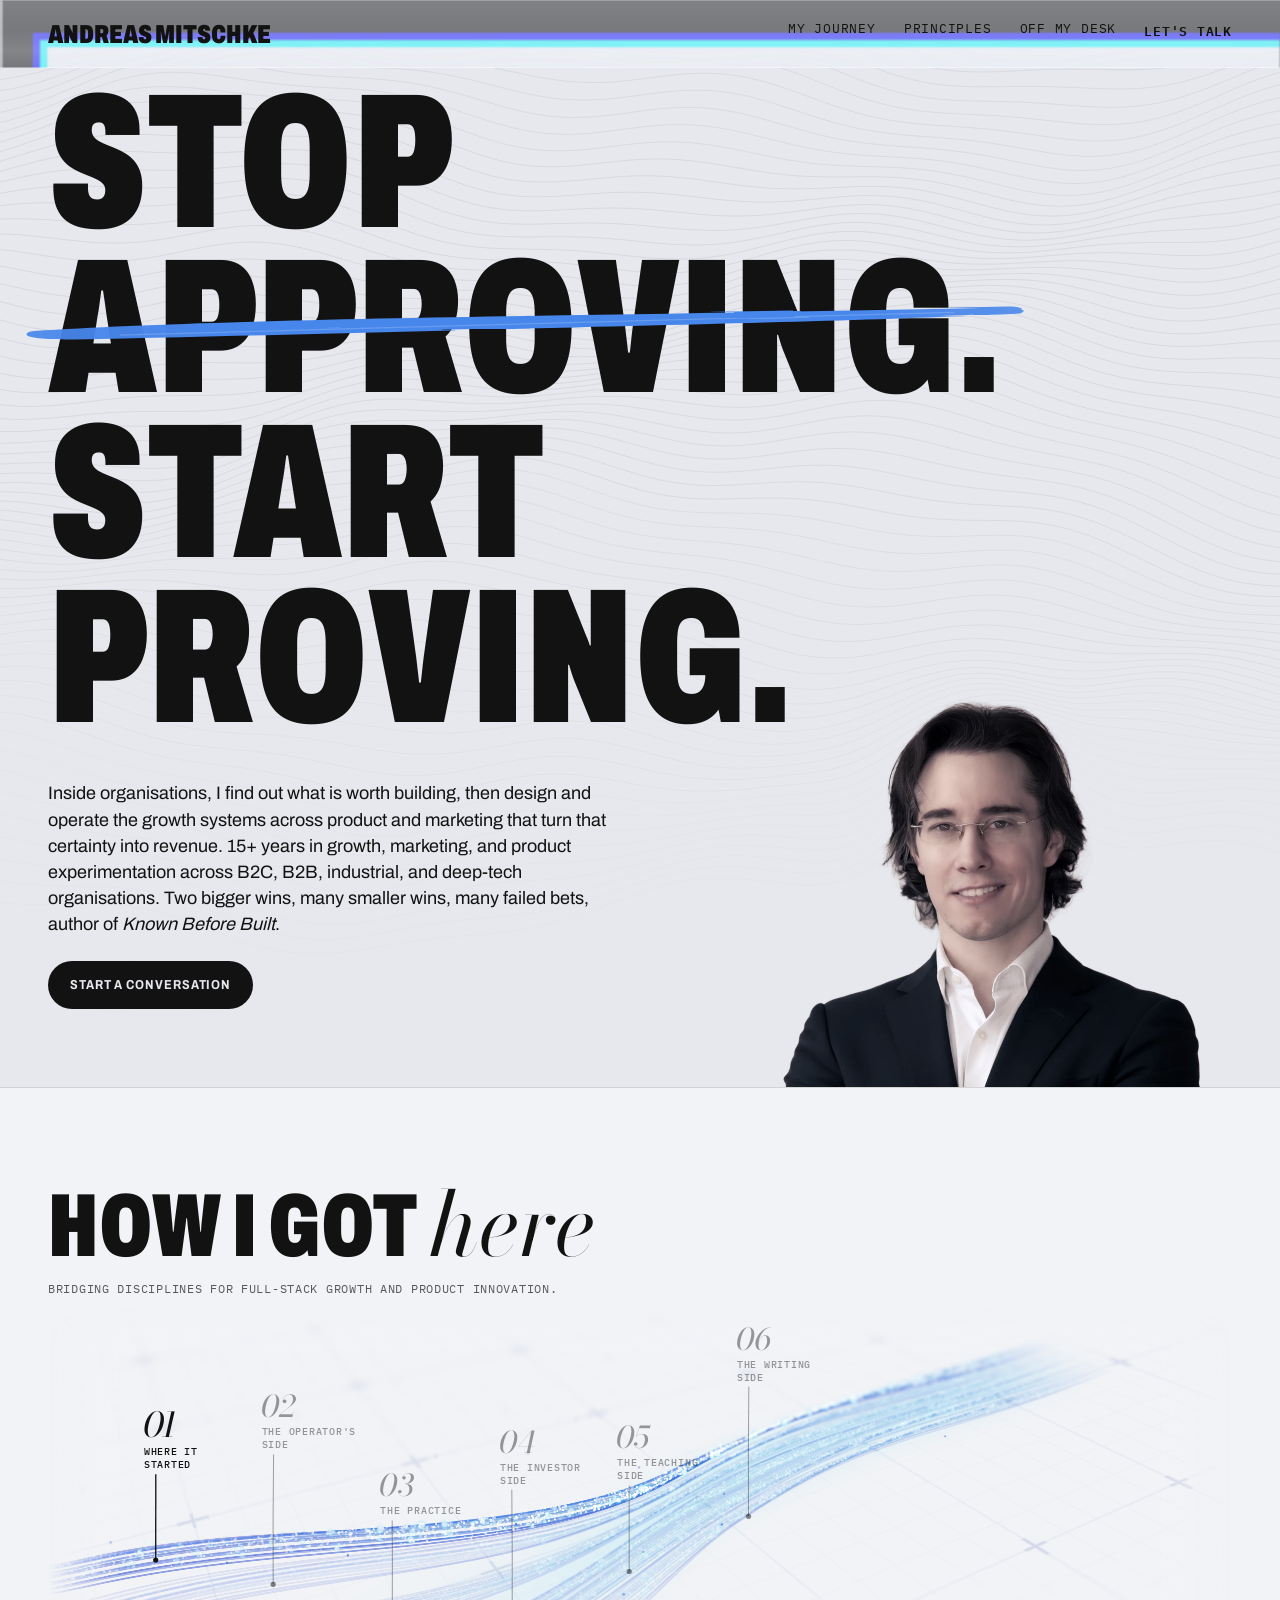
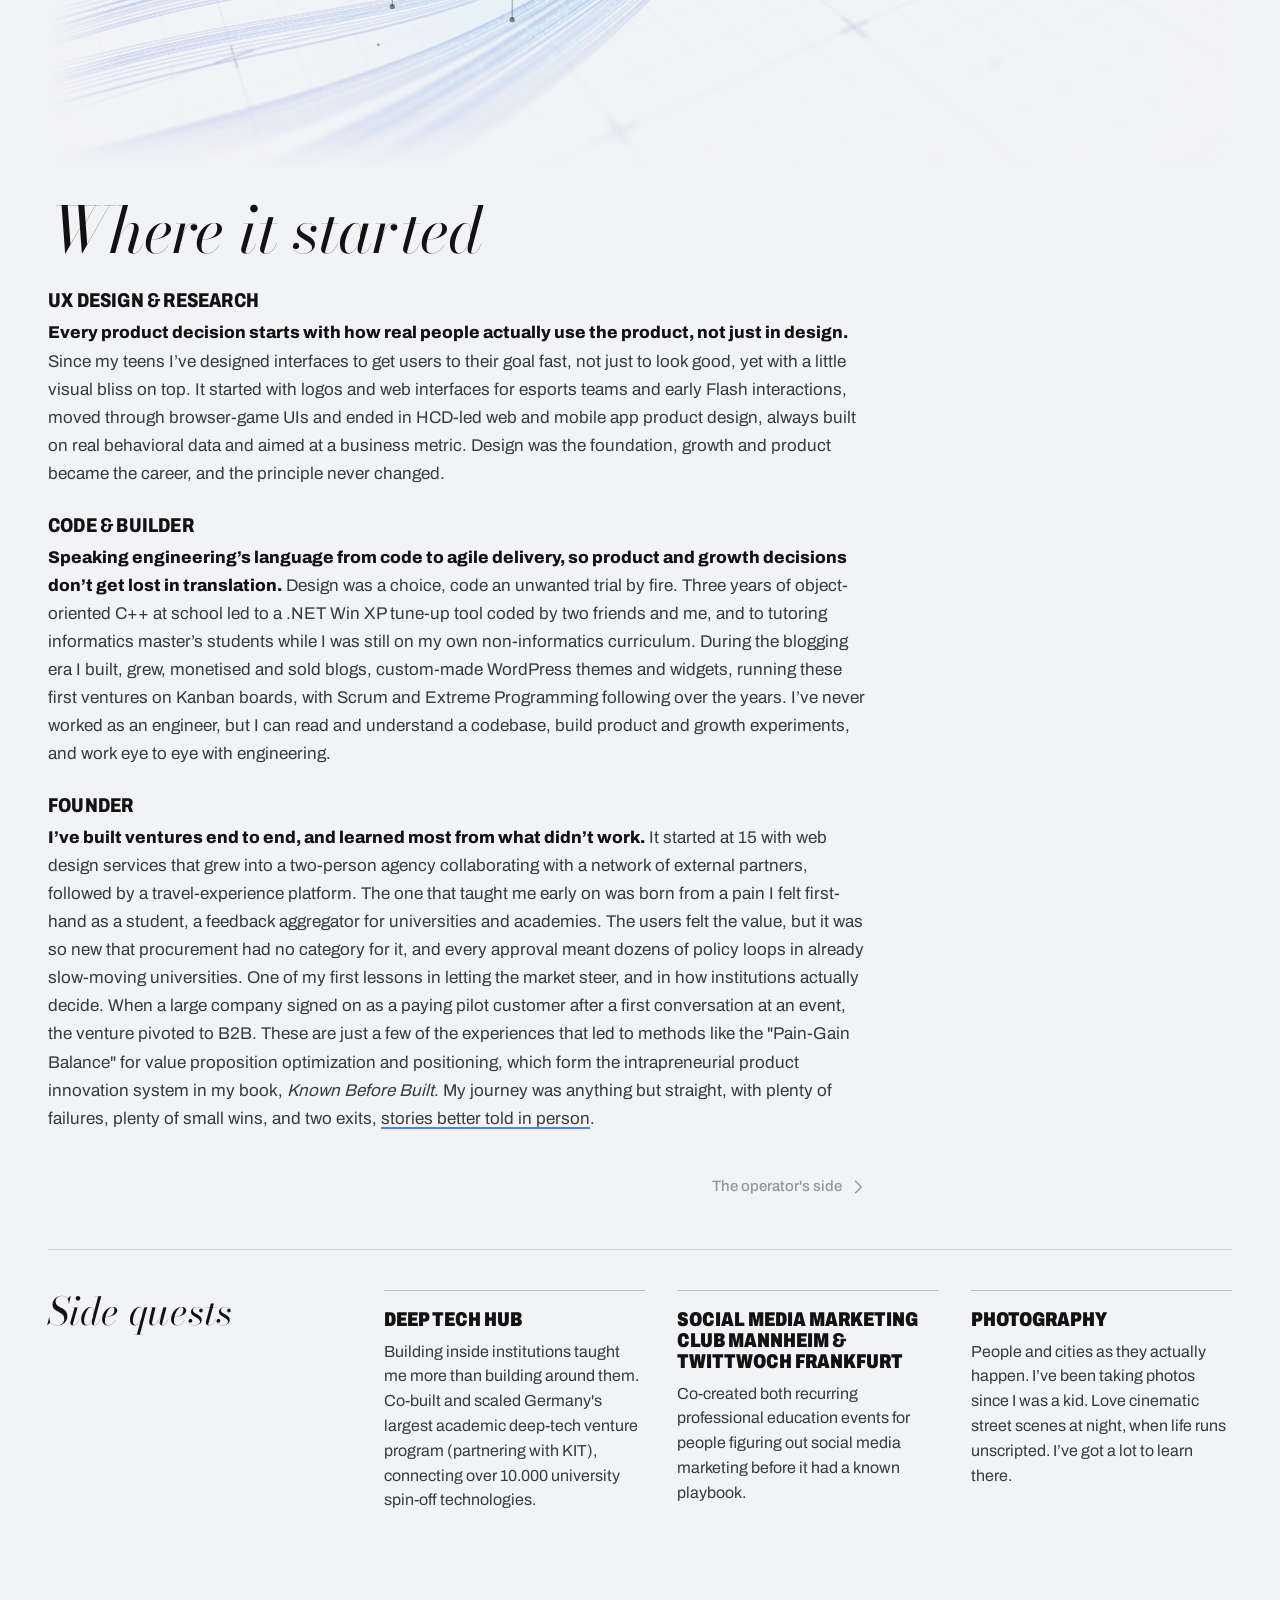
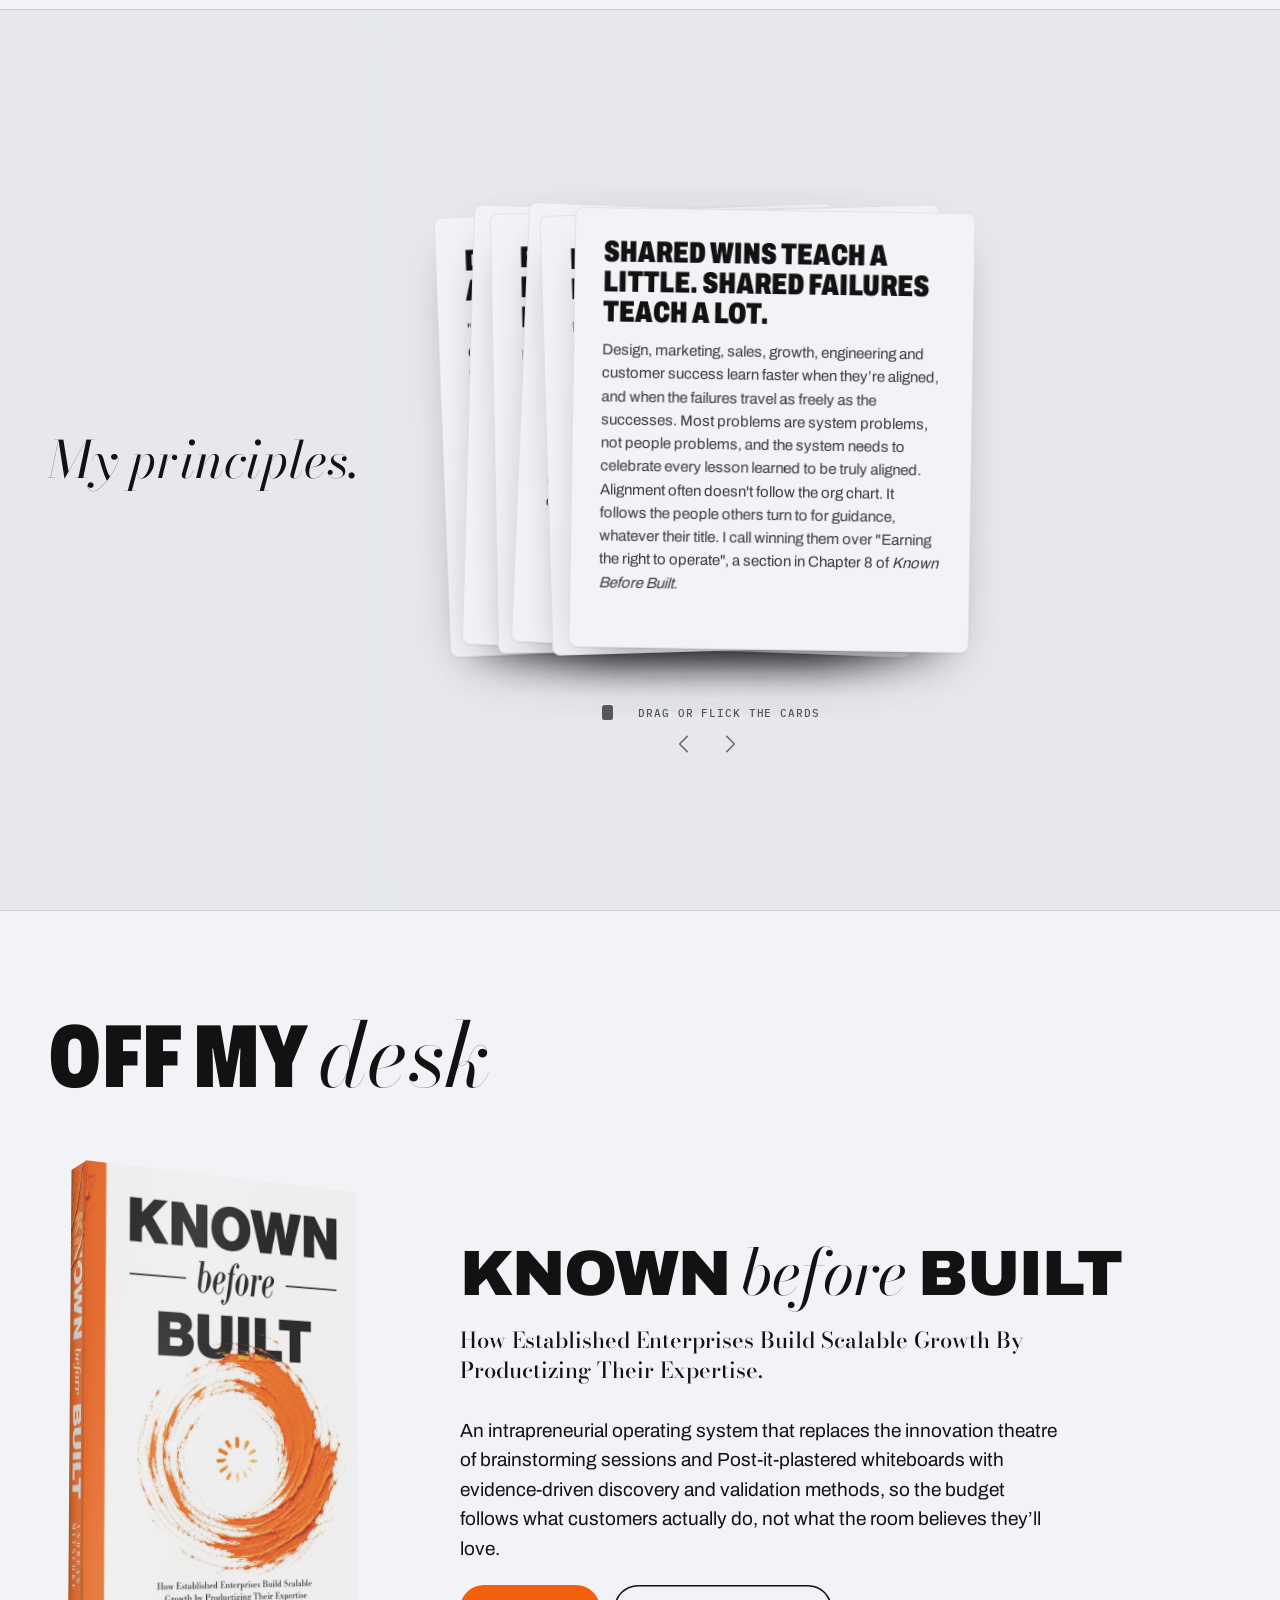
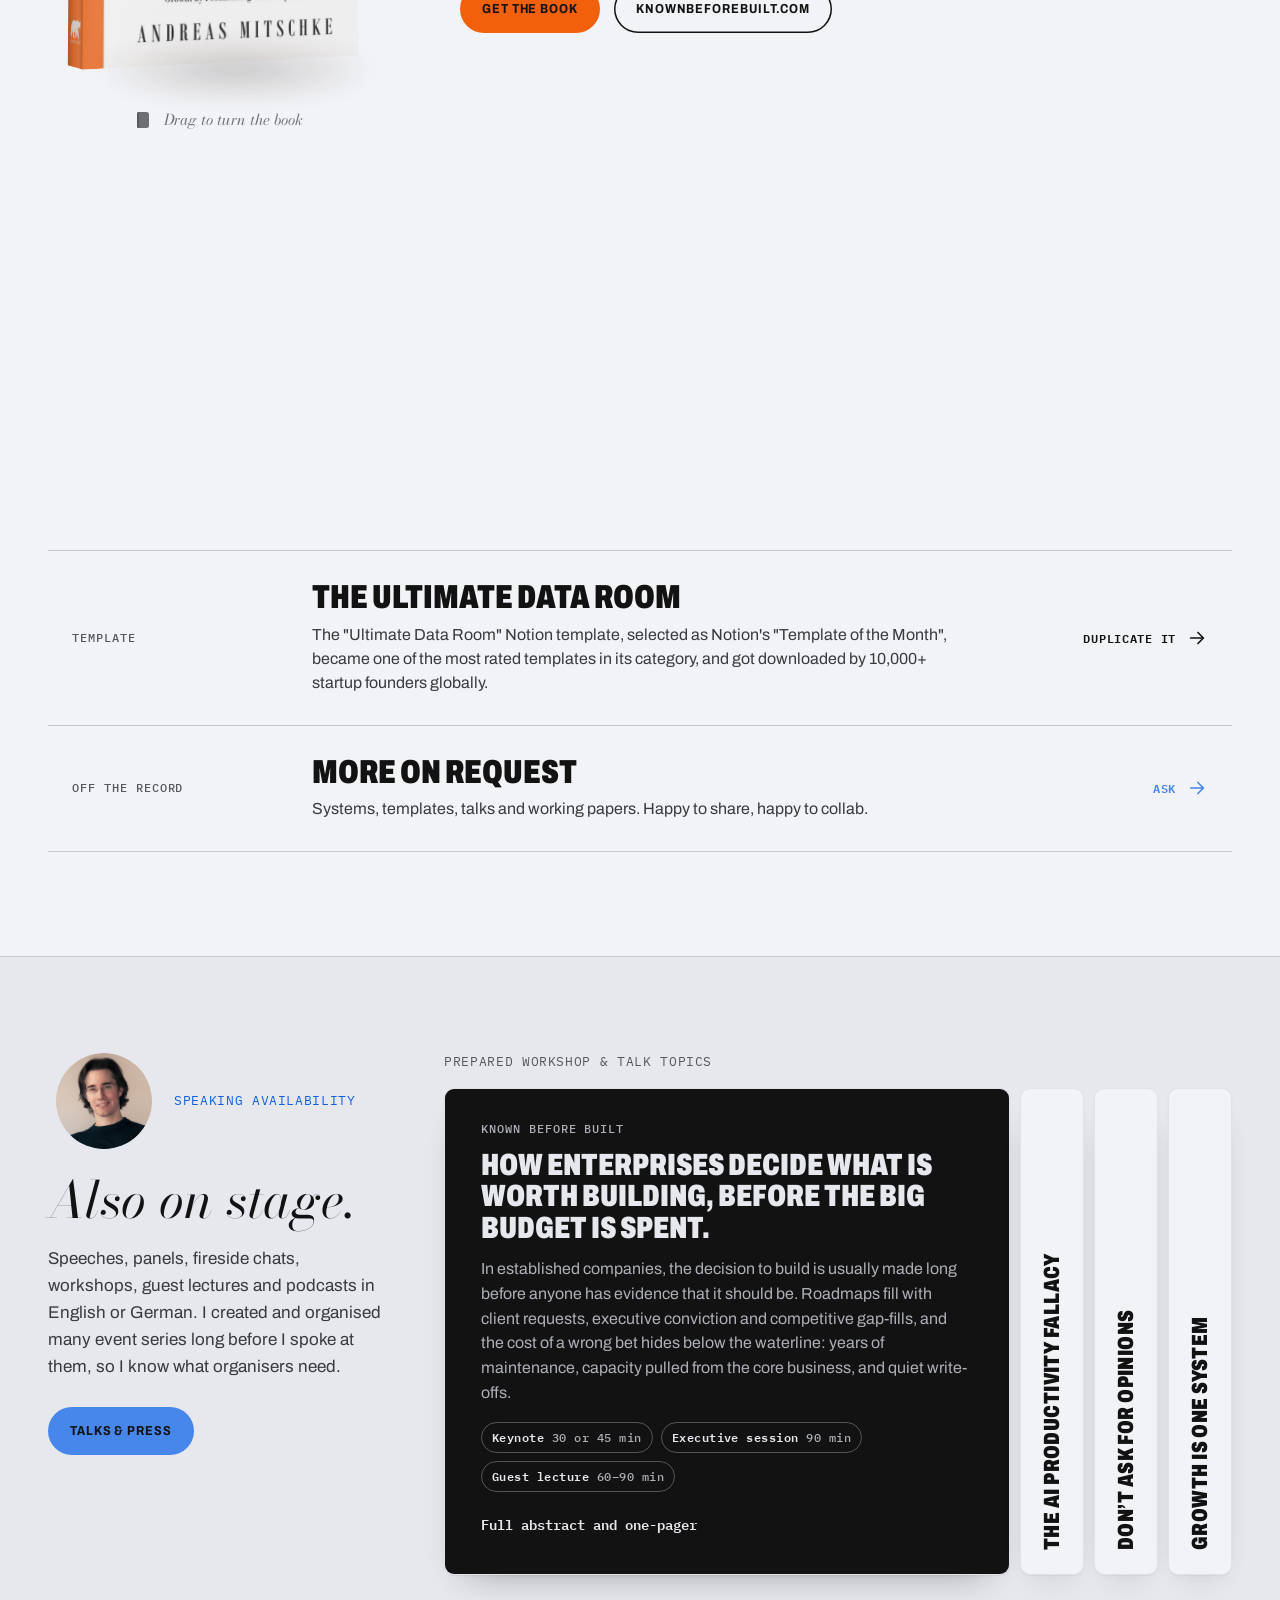
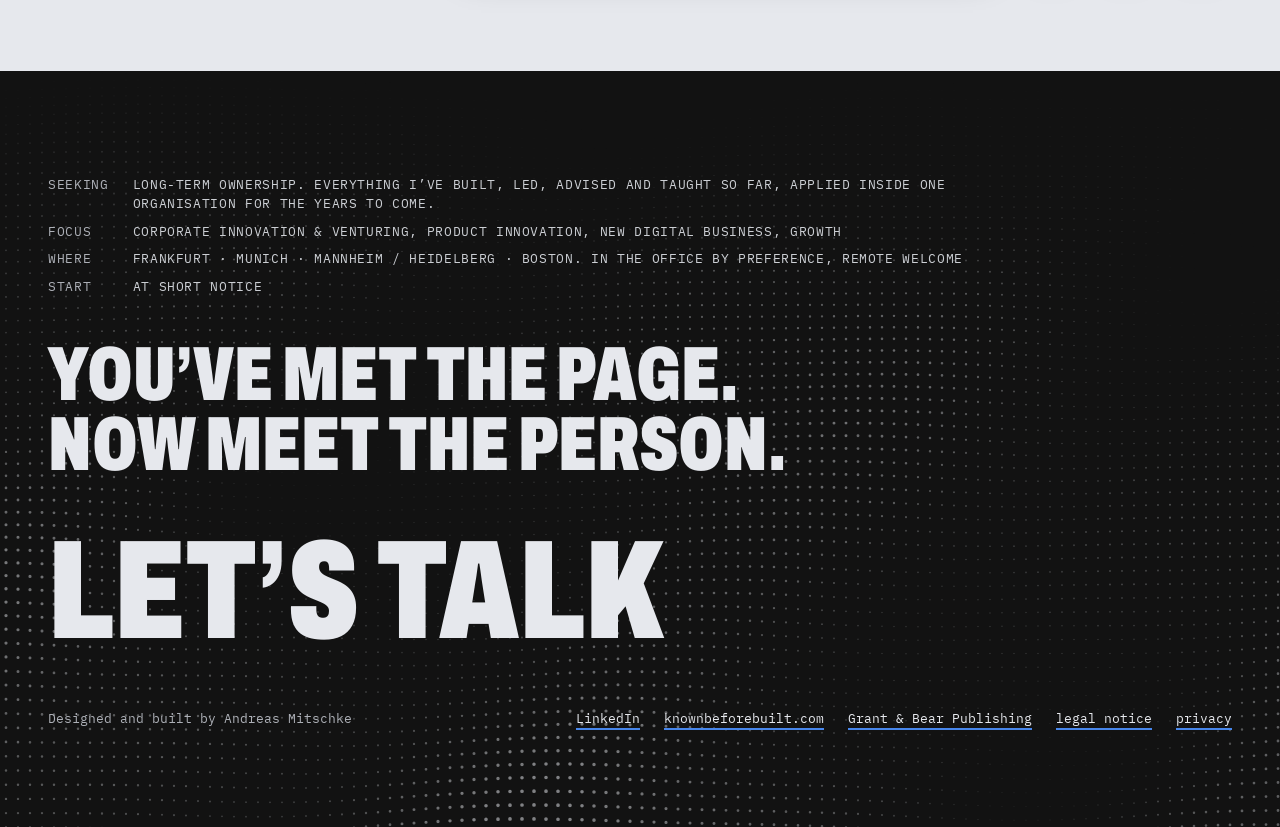
==== commit 2bdcab2d: "Update index.html" ====
--- a/index.html
+++ b/index.html
@@ -30,7 +30,7 @@
 <!-- liquid glass nav: only Chromium browsers can bend the page behind the bar (assets/navlens.js); marked before first paint -->
 <script>(function(){try{var b=navigator.userAgentData&&navigator.userAgentData.brands;if(b&&b.some(function(x){return x.brand==="Chromium"}))document.documentElement.classList.add("ng-cr")}catch(e){}})();</script>
 <meta name="viewport" content="width=device-width, initial-scale=1">
-<title>Andreas Mitschke · Growth &amp; Product Innovation Leader</title>
+<title>Andreas Mitschke · Growth &amp; Product Innovation Leadership</title>
 <meta name="description" content="Andreas Mitschke helps organisations discover what is worth building, then designs and operates the growth systems across product and marketing to turn that certainty into revenue. Author of Known Before Built.">
 <meta property="og:title" content="Andreas Mitschke - Stop approving. Start proving.">
 <meta property="og:description" content="Growth &amp; product innovation leader, author of Known Before Built.">
--- a/assets/site.css
+++ b/assets/site.css
@@ -93,8 +93,8 @@
 .hero-copy{position:relative;z-index:1;max-width:660px;display:flex;flex-direction:column;gap:24px}
 .hero-lead{margin:0;max-width:560px;font-size:18px;line-height:1.45;text-wrap:pretty}
 .btn-row{display:flex}
-/* the hero button, a step smaller to sit with the 18px intro text */
-#top .btn-row .pbtn{min-height:48px;padding:0 22px;gap:12px;font-size:13px;letter-spacing:.07em}
+/* the large buttons (hero, book, talks), a step smaller to sit with the 18px text around them */
+#top .btn-row .pbtn,#releases .btn-group .pbtn,#talks .btn-group .pbtn{min-height:48px;padding:0 22px;gap:12px;font-size:13px;letter-spacing:.07em}
 /* background: flowing lines that bend under the cursor and around the portrait */
 /* the line field reaches up under the header, so the waves run beneath the glass bar right from the top of the page */
 .memo-paper{position:absolute;top:-120px;bottom:0;left:50%;width:100vw;transform:translateX(-50%);z-index:-1;pointer-events:none;overflow:hidden}
@@ -143,7 +143,7 @@
 .pgrp-side{display:flex;flex-wrap:wrap;gap:16px 56px;padding-top:40px;border-top:2px solid var(--ink)}
 .side-grid{flex:1 1 520px;display:grid;grid-template-columns:repeat(auto-fit, minmax(min(240px, 100%), 1fr));gap:32px;min-width:0}
 .side{border-top:3px solid var(--ink);padding-top:18px;display:flex;flex-direction:column;gap:10px}
-.side-title{font-weight:900;font-stretch:78%;font-size:24px;line-height:1.05;text-transform:uppercase}
+.side-title{font-weight:900;font-stretch:78%;font-size:20px;line-height:1.05;text-transform:uppercase}
 .side-text{font-size:16px;line-height:1.55;color:var(--body)}
 /* street photo that follows the cursor (initPhotoTrail) */
 .photo-trail{position:fixed;left:0;top:0;z-index:30;pointer-events:none;opacity:0;will-change:transform,opacity;transform-origin:50% 50%}
@@ -525,13 +525,16 @@
   86.25%{transform:rotateY(340deg);animation-timing-function:cubic-bezier(.3,0,.4,1)}
   91.25%,100%{transform:rotateY(332deg)}}
 
-/* ============ THE JOURNEY: six streams that merge into one river (assets/streams18.js, three.js). The number over each
+/* ============ THE JOURNEY: six streams that merge into one river (assets/river.js, three.js). The number over each
    stream picks its chapter; the chapter text sits under the river and switches with a blur. Reading on, a bar with a
    small river and the six chapters stays under the header. ============ */
 #path .jr{max-width:1280px;margin:0 auto;padding:96px var(--gutter) 24px;box-sizing:border-box}
 .jr-head{display:flex;flex-direction:column;align-items:flex-start;gap:14px;padding-bottom:12px}
 .jr-kick{font:400 12px/1.4 'IBM Plex Mono',monospace;letter-spacing:.06em;text-transform:uppercase;color:var(--muted)}
 .jr-rv{position:relative;height:clamp(300px,36vw,470px);touch-action:pan-y}
+/* the controls never start a text selection: quick clicks (a double click) on the river, a number or a name would
+   otherwise select the chapter title next to them and paint it in the selection blue while it switches */
+.jr-rv,.jr-mk,.jr-chips,.jr-pn,.jr-bar{-webkit-user-select:none;user-select:none;-webkit-tap-highlight-color:transparent}
 .jr-gl{position:absolute;inset:0}
 .jr-gl canvas,.jr-mini canvas{-webkit-mask-image:linear-gradient(90deg,transparent,#000 6%,#000 94%,transparent),linear-gradient(transparent,#000 9%,#000 91%,transparent);-webkit-mask-composite:source-in;mask-image:linear-gradient(90deg,transparent,#000 6%,#000 94%,transparent),linear-gradient(transparent,#000 9%,#000 91%,transparent);mask-composite:intersect}
 .jr-rv svg{position:absolute;inset:0;width:100%;height:100%;pointer-events:none;overflow:visible}
@@ -540,41 +543,63 @@
 .jr-mk .t{display:block;max-width:96px;font:500 9.5px/1.35 'IBM Plex Mono',monospace;letter-spacing:.08em;text-transform:uppercase}
 .jr-mk:not(.on):not(.hv){opacity:.42}
 .jr-mk.on .n{transform:scale(1.14)}
-.jr-chips{display:flex;gap:8px;overflow-x:auto;scrollbar-width:none}
+.jr-chips{position:relative;display:flex;gap:8px;overflow-x:auto;scrollbar-width:none}
+/* the current chapter's pill is one shape that slides from name to name (site.js); the names sit on top of it */
+.jr-pill{position:absolute;left:0;top:0;width:0;height:0;border-radius:99px;background:var(--ink);pointer-events:none;z-index:0;transform-origin:50% 50%;will-change:transform,width}
 .jr-chips::-webkit-scrollbar{display:none}
 .jr-chips.jr-row{display:none;transition:opacity .35s,filter .35s}
 #path.jr-baron .jr-chips.jr-row{opacity:0;filter:blur(6px);pointer-events:none}
 .jr-chips button{flex:none;display:flex;align-items:baseline;gap:8px;padding:8px 12px;border-radius:99px;border:0;box-shadow:inset 0 0 0 1px rgba(18,18,18,.16);background:rgba(242,243,246,.9);font:700 14px 'Archivo',sans-serif;color:var(--ink);cursor:pointer}
 .jr-chips button i{font-family:'Bodoni Moda',serif;font-size:15px}
-.jr-chips button.on{background:var(--ink);color:var(--paper-2);box-shadow:none}
-.jr-txt{max-width:820px;margin-top:28px;transition:opacity .28s ease,filter .28s ease,transform .28s ease}
-.jr-txt.out{opacity:0;filter:blur(10px);transform:translateY(-6px)}
-.jr-txt.swap{animation:jr-sw .7s cubic-bezier(.22,1,.36,1) both}
-@keyframes jr-sw{from{opacity:0;transform:translateY(10px);filter:blur(10px)}to{opacity:1;transform:none;filter:none}}
-.jc{display:none}.jc.on{display:block}
-.jr-k{font:500 11px/1 'IBM Plex Mono',monospace;letter-spacing:.08em;text-transform:uppercase;color:var(--muted)}
-.jr-ttl{margin:10px 0 0;font-family:'Bodoni Moda',serif;font-style:italic;font-weight:400;font-size:clamp(40px,5vw,64px);line-height:1.02;letter-spacing:-.01em}
+.jr-chips button{position:relative;z-index:1;transition:color .45s cubic-bezier(.22,1,.36,1),background-color .35s ease,box-shadow .35s ease}
+/* hovering a name: a light tint fades in behind it and the text darkens */
+@media (hover:hover){.jr-chips button:not(.on):hover{background-color:rgba(18,18,18,.07);color:var(--ink)}}
+.jr-chips button.on{background:transparent;color:var(--paper-2);box-shadow:none}
+.jr-txt{display:grid;align-items:start;max-width:820px;margin-top:28px}
+.jr-txt.jr-gliding{overflow:hidden;transition:height .7s cubic-bezier(.22,1,.36,1)}
+/* switching chapters is a cross-fade: the old chapter blurs away while the new one already comes into focus in the same
+   place (both share one grid cell), so there is never an empty moment */
+.jc{grid-area:1/1;display:none;min-width:0}.jc.on,.jc.leave{display:block}
+/* without JavaScript: no river or controls, all six chapters one after another */
+#path:not(.jr-js) .jr-rv,#path:not(.jr-js) .jr-chips,#path:not(.jr-js) .jr-pn,#path:not(.jr-js) .jr-bar{display:none}
+#path:not(.jr-js) .jr-txt{display:block}#path:not(.jr-js) .jc{display:block;margin-bottom:64px}
+/* no WebGL: no river; the row of names (otherwise the phone's) picks the chapter on every screen */
+#path.jr-flat .jr-rv{display:none}#path.jr-flat .jr-chips.jr-row,#path.jr-flat.jr-baron .jr-chips.jr-row{display:flex;flex-wrap:wrap;padding:20px 0 4px;opacity:1;filter:none;pointer-events:auto}
+.jr-bar.jr-nomini .jr-mini,.jr-bar.jr-nomini .jr-bar-in:after{display:none}
+#path.jr-flat .jr-bar .jr-mini,#path.jr-flat .jr-bar-in:after{display:none}
+/* keyboard focus, visible on every control */
+.jr-mk:focus-visible,.jr-chips button:focus-visible,.jr-pn button:focus-visible,.jr-mini:focus-visible{outline:2px solid var(--accent);outline-offset:3px;border-radius:8px}
+@media (prefers-reduced-motion:reduce){.jc.leave{display:none}.jc.in{animation:none}.jr-txt.jr-gliding{transition:none}.jr-mk .n{transition:none}}
+.jc.leave{animation:jr-out .55s cubic-bezier(.4,0,.2,1) both;pointer-events:none}
+.jc.in{animation:jr-sw 1s cubic-bezier(.22,1,.36,1) .1s both}
+@keyframes jr-out{to{opacity:0;filter:blur(8px);transform:translateY(-4px)}}
+@keyframes jr-sw{from{opacity:0;transform:translateY(8px);filter:blur(8px)}to{opacity:1;transform:none;filter:none}}
+.jr-ttl{margin:0;font-family:'Bodoni Moda',serif;font-style:italic;font-weight:400;font-size:clamp(40px,5vw,64px);line-height:1.02;letter-spacing:-.01em}
 .jr-it{margin-top:26px}
-.jr-it h4{margin:0 0 8px;font-weight:800;font-stretch:80%;text-transform:uppercase;font-size:17px;letter-spacing:.01em;line-height:1.1}
+.jr-it h4{margin:0 0 8px;font-weight:800;font-stretch:80%;text-transform:uppercase;font-size:20px;letter-spacing:.01em;line-height:1.1}
 .jr-it p{margin:0;font-size:17px;line-height:1.65;color:var(--body)}
 .jr-it p b{color:var(--ink);font-weight:800}
 .jr-it p a{color:inherit;text-decoration-color:var(--accent);text-underline-offset:3px}
 .jr-cta{margin-top:18px}
 .jr-pn{display:flex;justify-content:space-between;gap:24px;margin-top:40px}
-.jr-pn button{display:inline-flex;align-items:center;gap:6px;padding:4px 0;border:0;background:none;cursor:pointer;font:500 15px/1.3 'Archivo',sans-serif;color:rgba(18,18,18,.42);transition:color .3s}
+.jr-pn button{display:inline-flex;align-items:center;gap:6px;padding:4px 0;border:0;background:none;cursor:pointer;font:500 15px/1.3 'Archivo',sans-serif;color:rgba(18,18,18,.42);transition:color .7s cubic-bezier(.22,1,.36,1)}
 .jr-pn button:hover,.jr-pn button:focus-visible{color:var(--ink)}
-.jr-pn svg{flex:none;transition:transform .35s cubic-bezier(.22,1,.36,1)}
+.jr-pn svg{flex:none;transition:transform .6s cubic-bezier(.22,1,.36,1)}
 .jr-pn .jr-pv:hover svg{transform:translateX(-3px)}.jr-pn .jr-nx:hover svg{transform:translateX(3px)}
 .jr-pn .jr-nx{margin-left:auto;text-align:right}
 /* the reading bar: under the header while it is there, at the top edge when the header has left */
-.jr-bar{position:fixed;left:0;right:0;top:0;z-index:39;background:rgba(242,243,246,.88);-webkit-backdrop-filter:blur(14px);backdrop-filter:blur(14px);box-shadow:0 1px 0 rgba(18,18,18,.1);opacity:0;transform:translateY(-12px);transition:opacity .4s,transform .5s cubic-bezier(.22,1,.36,1);pointer-events:none}
-.jr-bar.on{opacity:1;transform:none;pointer-events:auto}
-.jr-bar-in{display:flex;align-items:center;gap:14px;max-width:1280px;margin:0 auto;padding:8px var(--gutter);box-sizing:border-box}
+/* the bar slides in and out like the header (a transform only: fading the whole bar would cut its glass off from the page
+   behind it and show a dark layer), and its contents fade in a beat later, as in the header */
+.jr-bar{position:fixed;left:0;right:0;top:0;z-index:39;isolation:isolate;transform:translateY(calc(-100% - 70px));transition:transform .75s cubic-bezier(.55,.05,.35,1);pointer-events:none}
+.jr-bar.on{transform:none;transition:transform .62s cubic-bezier(.16,1,.3,1);pointer-events:auto}
+.jr-bar-in{opacity:0;filter:blur(3px);transition:opacity .32s ease,filter .32s ease}
+.jr-bar.on .jr-bar-in{opacity:1;filter:none;transition:opacity .45s ease .14s,filter .45s ease .14s}
+.jr-bar-in{display:flex;align-items:center;gap:14px;max-width:1280px;height:100%;min-height:56px;margin:0 auto;padding:0 var(--gutter);box-sizing:border-box}
 .jr-bar-in:after{content:'';order:1;flex:none;width:1px;height:28px;background:rgba(18,18,18,.14)}
 .jr-mini{order:0;position:relative;flex:none;width:150px;height:48px;padding:0;border:0;border-radius:9px;overflow:hidden;cursor:pointer;background:var(--paper-2);box-shadow:0 0 0 1px rgba(18,18,18,.1)}
 .jr-bar .jr-chips{order:2;min-width:0;flex:1;-webkit-mask-image:linear-gradient(90deg,transparent 0,#000 var(--fl,0px),#000 calc(100% - var(--fr,0px)),transparent 100%);mask-image:linear-gradient(90deg,transparent 0,#000 var(--fl,0px),#000 calc(100% - var(--fr,0px)),transparent 100%)}
 .jr-bar .jr-chips button{padding:7px 10px;box-shadow:none;background:none;font-size:13px;font-weight:600;color:var(--muted)}
-.jr-bar .jr-chips button.on{background:var(--ink);color:var(--paper-2)}
+.jr-bar .jr-chips button.on{background:transparent;color:var(--paper-2)}
 @media (max-width:760px){
   #path .jr{padding-top:64px}
   .jr-rv{height:300px}
@@ -586,6 +611,28 @@
   .jr-mini{width:96px;height:44px}
   .jr-bar-in{gap:10px}
 }
+/* the reading bar wears the header's glass (copied from the header's rules, so it follows them): frosted everywhere, the liquid lens in Chromium. It is set to the header's height by site.js, so the lens built for the header fits it */
+.jr-bar::before,.jr-bar::after{content:"";position:absolute;left:0;right:0;top:0;z-index:-1;pointer-events:none;transition:opacity .3s}
+.jr-bar{--hg0-blur:1.6px;--hg0-soft:1.2px;--hg0-tint:26%;--hg0-tint2:12%;--hg0-sat:3.2;--hg0-bright:1.08}
+.jr-bar{--hg-blur:3px;--hg-sat:2.5;--hg-bright:1.02;--hg-sheen:.48;--hg-tint:42%;--hg-tint2:18%;--hg-soft:4px;--hg-ext:24px;
+  --hg-grain:url("data:image/svg+xml,%3Csvg xmlns='http://www.w3.org/2000/svg' width='180' height='180'%3E%3Cfilter id='n'%3E%3CfeTurbulence type='fractalNoise' baseFrequency='.85' numOctaves='2' stitchTiles='stitch'/%3E%3CfeColorMatrix values='0 0 0 0 0 0 0 0 0 0 0 0 0 0 0 .12 0 0 0 -.024'/%3E%3C/filter%3E%3Crect width='100%25' height='100%25' filter='url(%23n)'/%3E%3C/svg%3E")}
+.jr-bar::before{bottom:calc(var(--hg-ext) * -.45);-webkit-backdrop-filter:blur(calc(var(--hg0-blur) + (var(--hg-blur) - var(--hg0-blur)) * var(--hgm,1))) saturate(calc(var(--hg0-sat) + (var(--hg-sat) - var(--hg0-sat)) * var(--hgm,1))) brightness(calc(var(--hg0-bright) + (var(--hg-bright) - var(--hg0-bright)) * var(--hgm,1)));backdrop-filter:blur(calc(var(--hg0-blur) + (var(--hg-blur) - var(--hg0-blur)) * var(--hgm,1))) saturate(calc(var(--hg0-sat) + (var(--hg-sat) - var(--hg0-sat)) * var(--hgm,1))) brightness(calc(var(--hg0-bright) + (var(--hg-bright) - var(--hg0-bright)) * var(--hgm,1)));
+  background:var(--hg-grain),linear-gradient(to bottom,rgba(255,255,255,var(--hg-sheen)),rgba(255,255,255,calc(var(--hg-sheen) * .18)) 55%,rgba(255,255,255,0));
+  -webkit-mask:linear-gradient(to bottom,#000 0,#000 70%,transparent);mask:linear-gradient(to bottom,#000 0,#000 70%,transparent)}
+.jr-bar::after{bottom:calc(var(--hg-ext) * -1);-webkit-backdrop-filter:blur(calc(var(--hg0-soft) + (var(--hg-soft) - var(--hg0-soft)) * var(--hgm,1)));backdrop-filter:blur(calc(var(--hg0-soft) + (var(--hg-soft) - var(--hg0-soft)) * var(--hgm,1)));
+  background:linear-gradient(to bottom,color-mix(in srgb,var(--paper) calc(var(--hg0-tint) + (var(--hg-tint) - var(--hg0-tint)) * var(--hgm,1)),transparent),color-mix(in srgb,var(--paper) calc(var(--hg0-tint2) + (var(--hg-tint2) - var(--hg0-tint2)) * var(--hgm,1)),transparent) 60%,transparent);
+  -webkit-mask:linear-gradient(to bottom,#000 0,#000 50%,transparent);mask:linear-gradient(to bottom,#000 0,#000 50%,transparent)}
+.jr-bar{--lq-thick:38px;--lq-refr:42px;--lq-mag:8;--lq-ca:3;--lq-clar:1.2px;--lq-tint:52%;--lq-sat:1.2;--lq-bright:1.05;--lq-spec:.42;--lq-depth:0;--lq-shadow:0;
+  --lq-reach:calc(var(--lq-refr) + 2px)}
+html.ng-cr .jr-bar::before{bottom:calc(var(--lq-reach) * -1);
+  -webkit-mask:linear-gradient(to bottom,#000 calc(100% - var(--lq-reach)),transparent calc(100% - var(--lq-reach)));mask:linear-gradient(to bottom,#000 calc(100% - var(--lq-reach)),transparent calc(100% - var(--lq-reach)));
+  -webkit-backdrop-filter:saturate(var(--lq-sat)) brightness(var(--lq-bright));backdrop-filter:saturate(var(--lq-sat)) brightness(var(--lq-bright));
+  background:color-mix(in srgb,var(--paper) var(--lq-tint),transparent)}
+html.ng-cr.ng-lens .jr-bar::before{-webkit-backdrop-filter:url(#ng-lens) saturate(var(--lq-sat)) brightness(var(--lq-bright));backdrop-filter:url(#ng-lens) saturate(var(--lq-sat)) brightness(var(--lq-bright))}
+html.ng-cr .jr-bar::after{bottom:0;-webkit-backdrop-filter:none;backdrop-filter:none;-webkit-mask:none;mask:none;
+  background:linear-gradient(to bottom,rgba(255,255,255,calc(var(--lq-spec) * .7)) 0 1px,rgba(255,255,255,calc(var(--lq-spec) * .16)) 1px,rgba(255,255,255,0) 46%),
+    linear-gradient(to top,rgba(255,255,255,calc(var(--lq-spec) * .95)) 0 1px,rgba(17,17,17,calc(var(--lq-depth) * .5)) 1px 2px,rgba(17,17,17,calc(var(--lq-depth) * .14)) 2px,rgba(255,255,255,calc(var(--lq-spec) * .22)) calc(var(--lq-thick) * .45),rgba(255,255,255,0) var(--lq-thick));
+  box-shadow:0 1px 0 rgba(17,17,17,calc(var(--lq-depth) * .3)),0 3px 6px -3px rgba(17,17,17,calc(var(--lq-shadow) * .8)),0 16px 30px -16px rgba(17,17,17,var(--lq-shadow))}
 /* reduced motion: no animations or transitions (except where marked !important above) */
 @media (prefers-reduced-motion:reduce){*,*::after{animation:none !important;transition:none !important}}
 /* My principles. On desktop the section pins while the six cards are thrown onto a pile, one per scroll step (site.js,
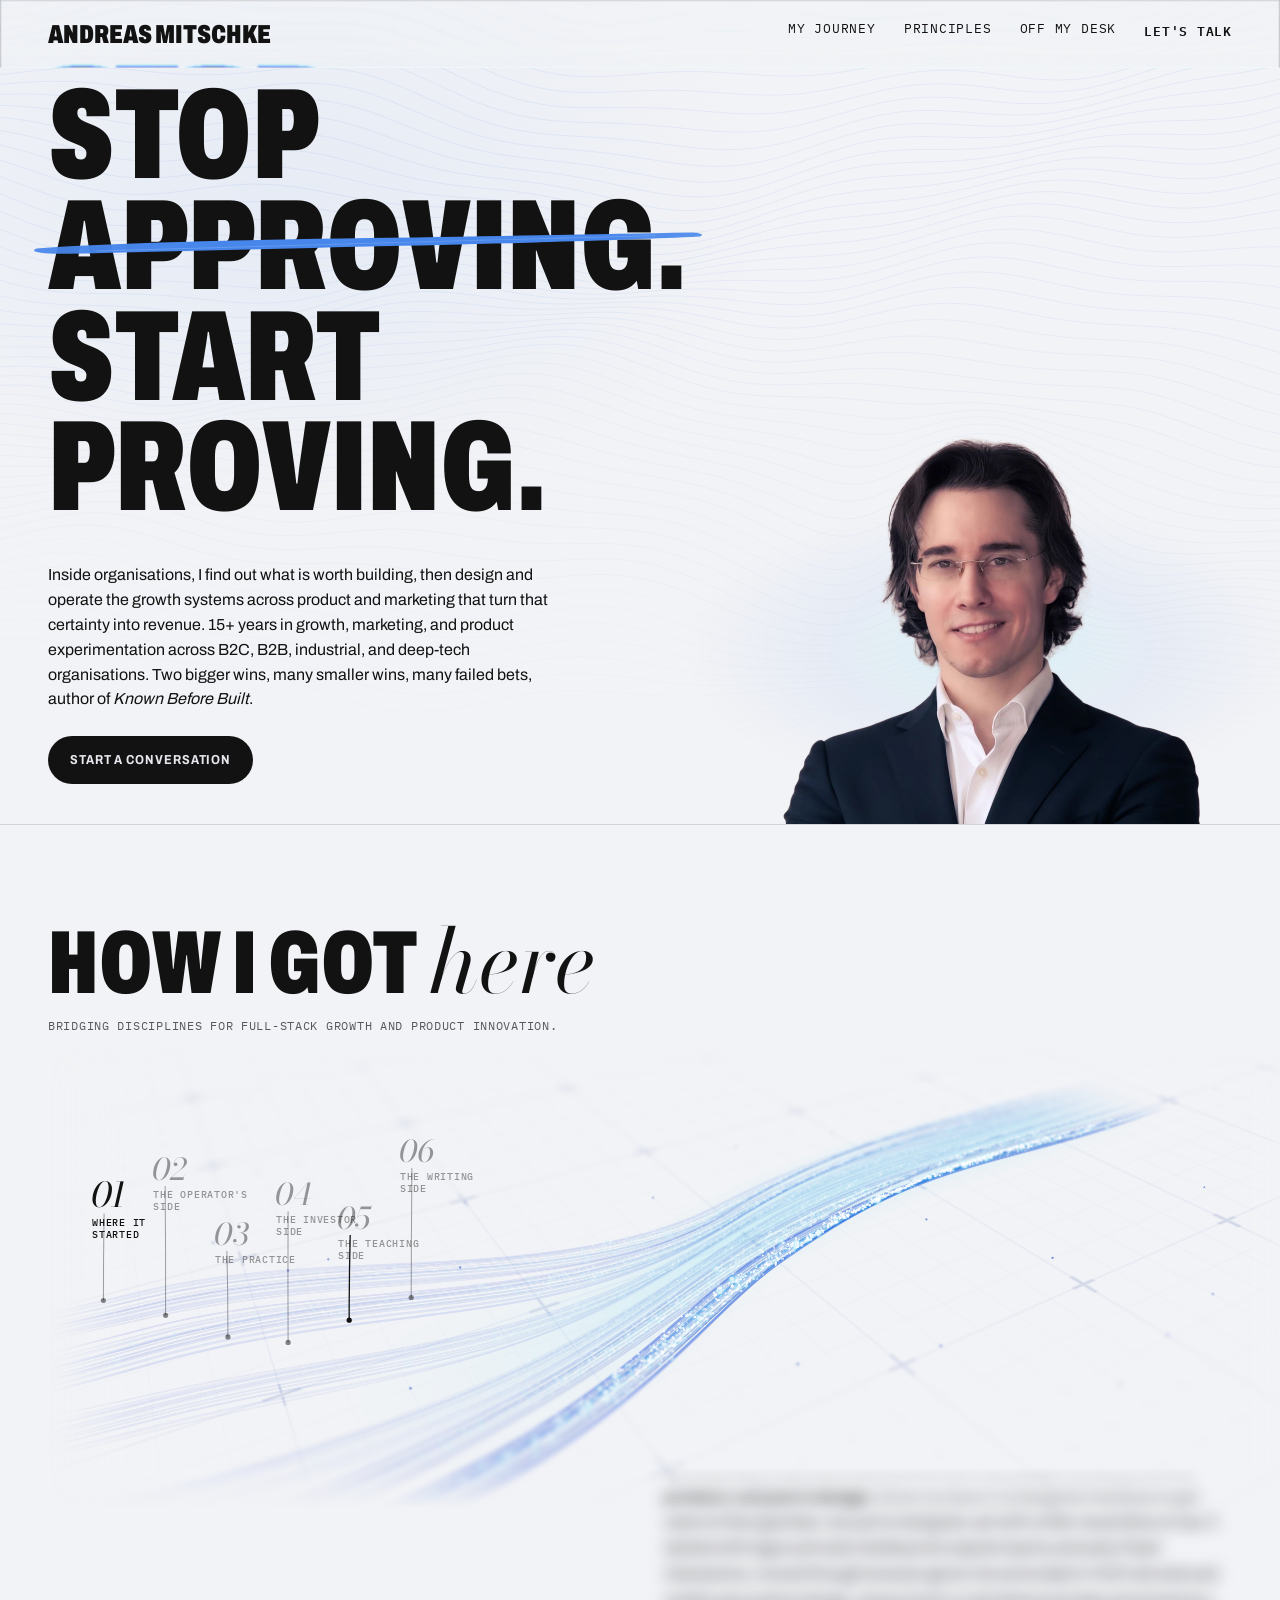
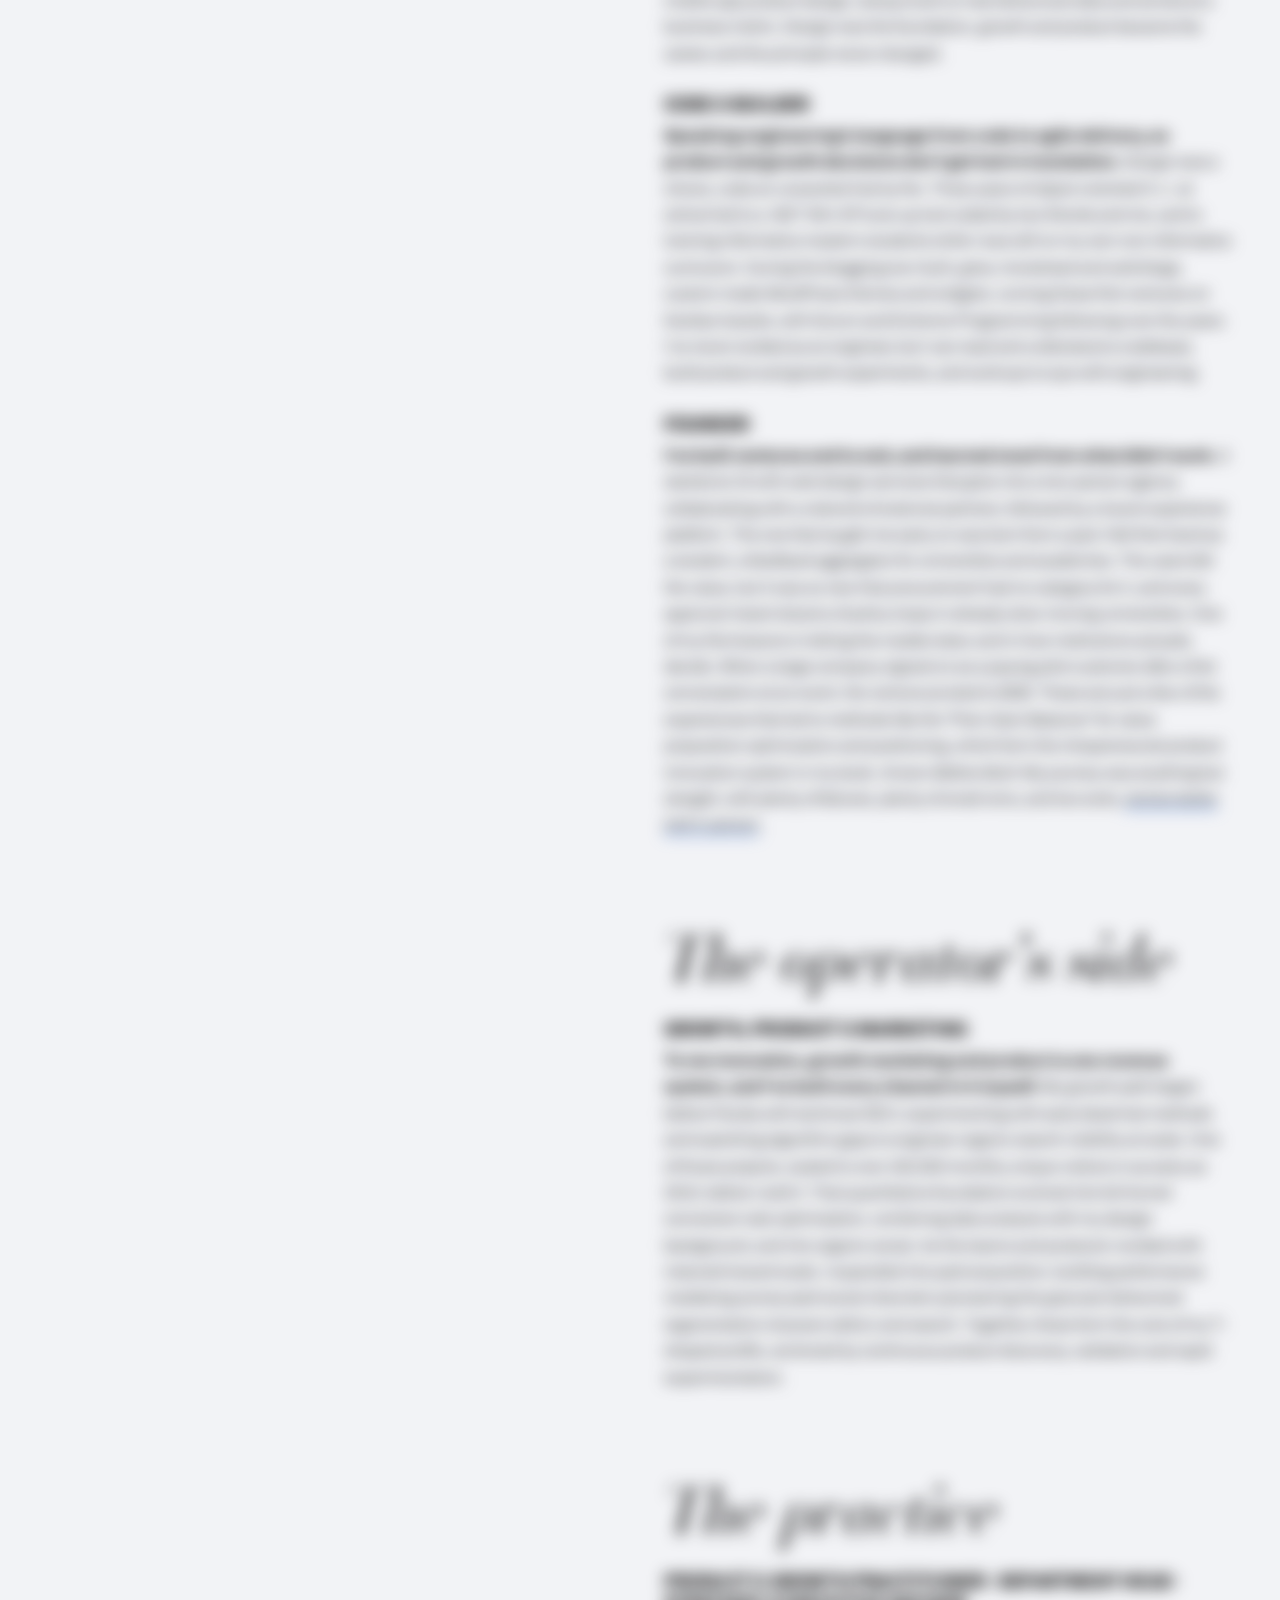
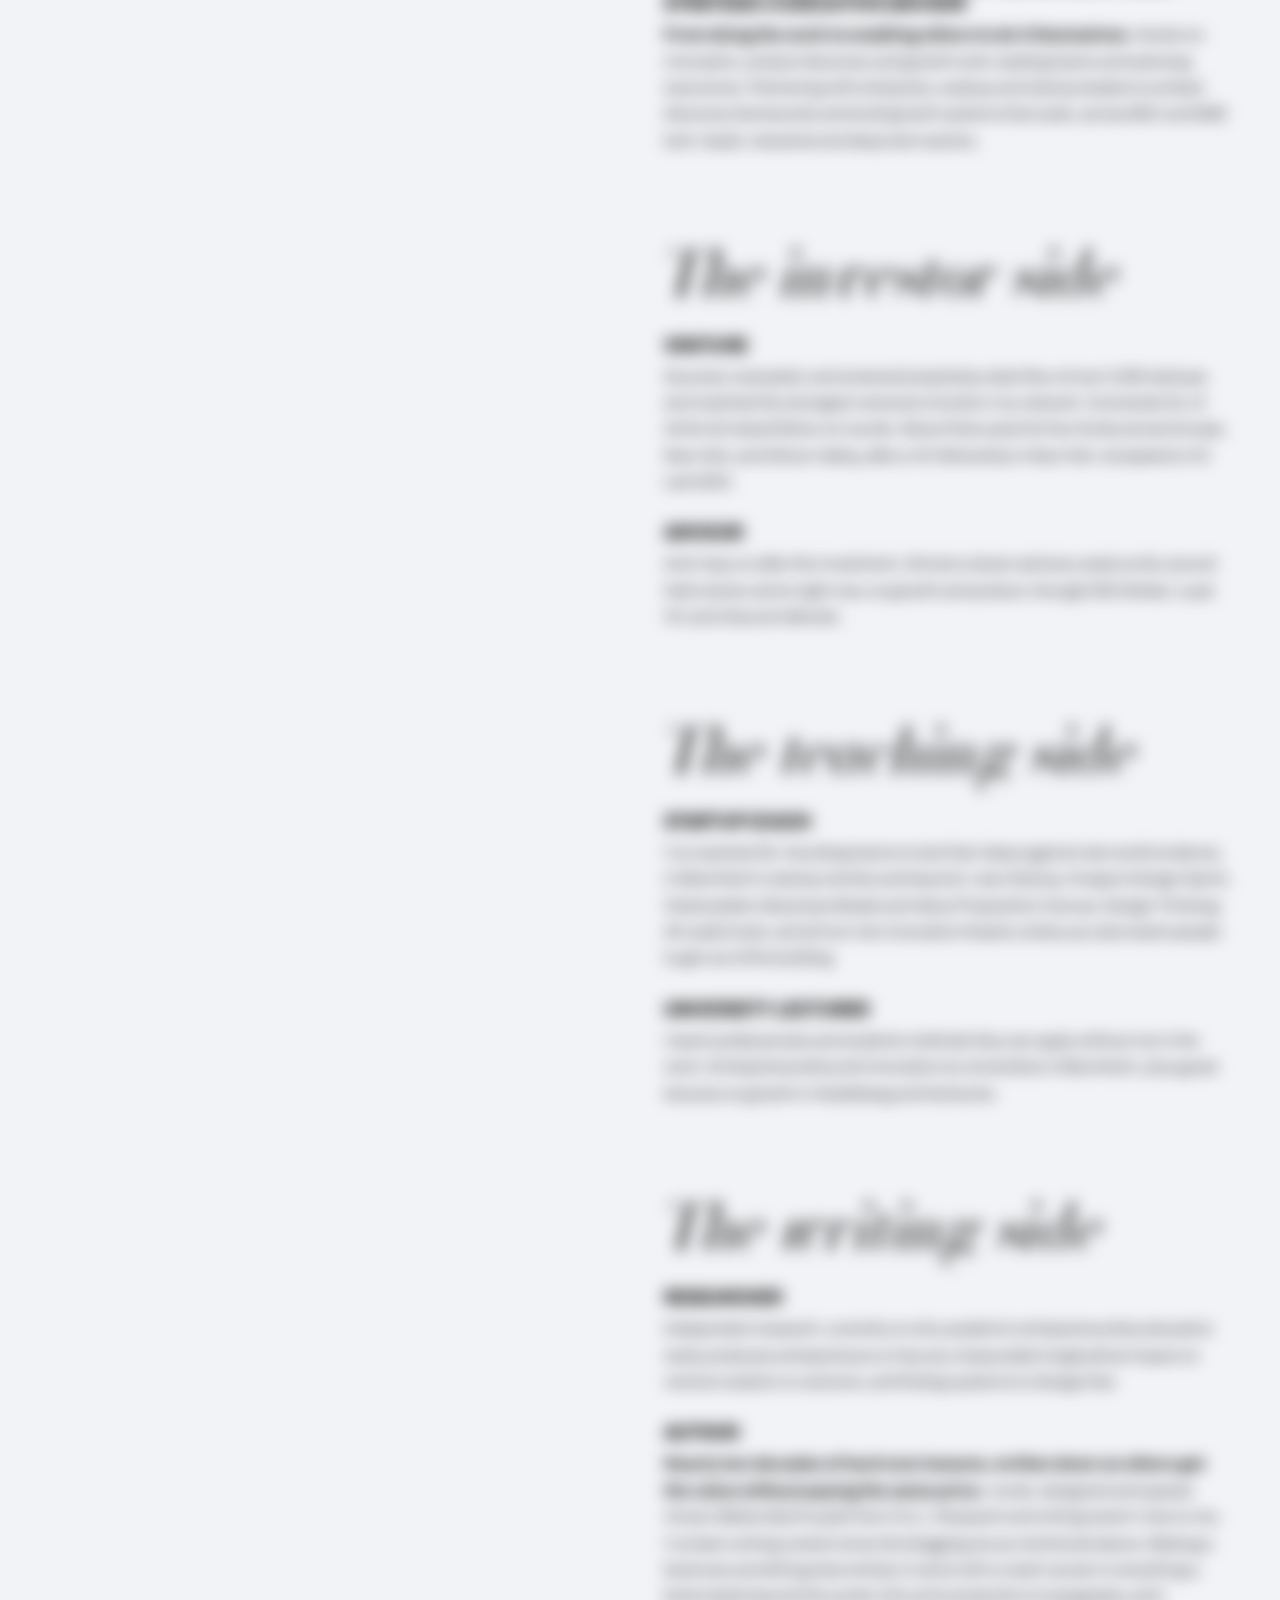
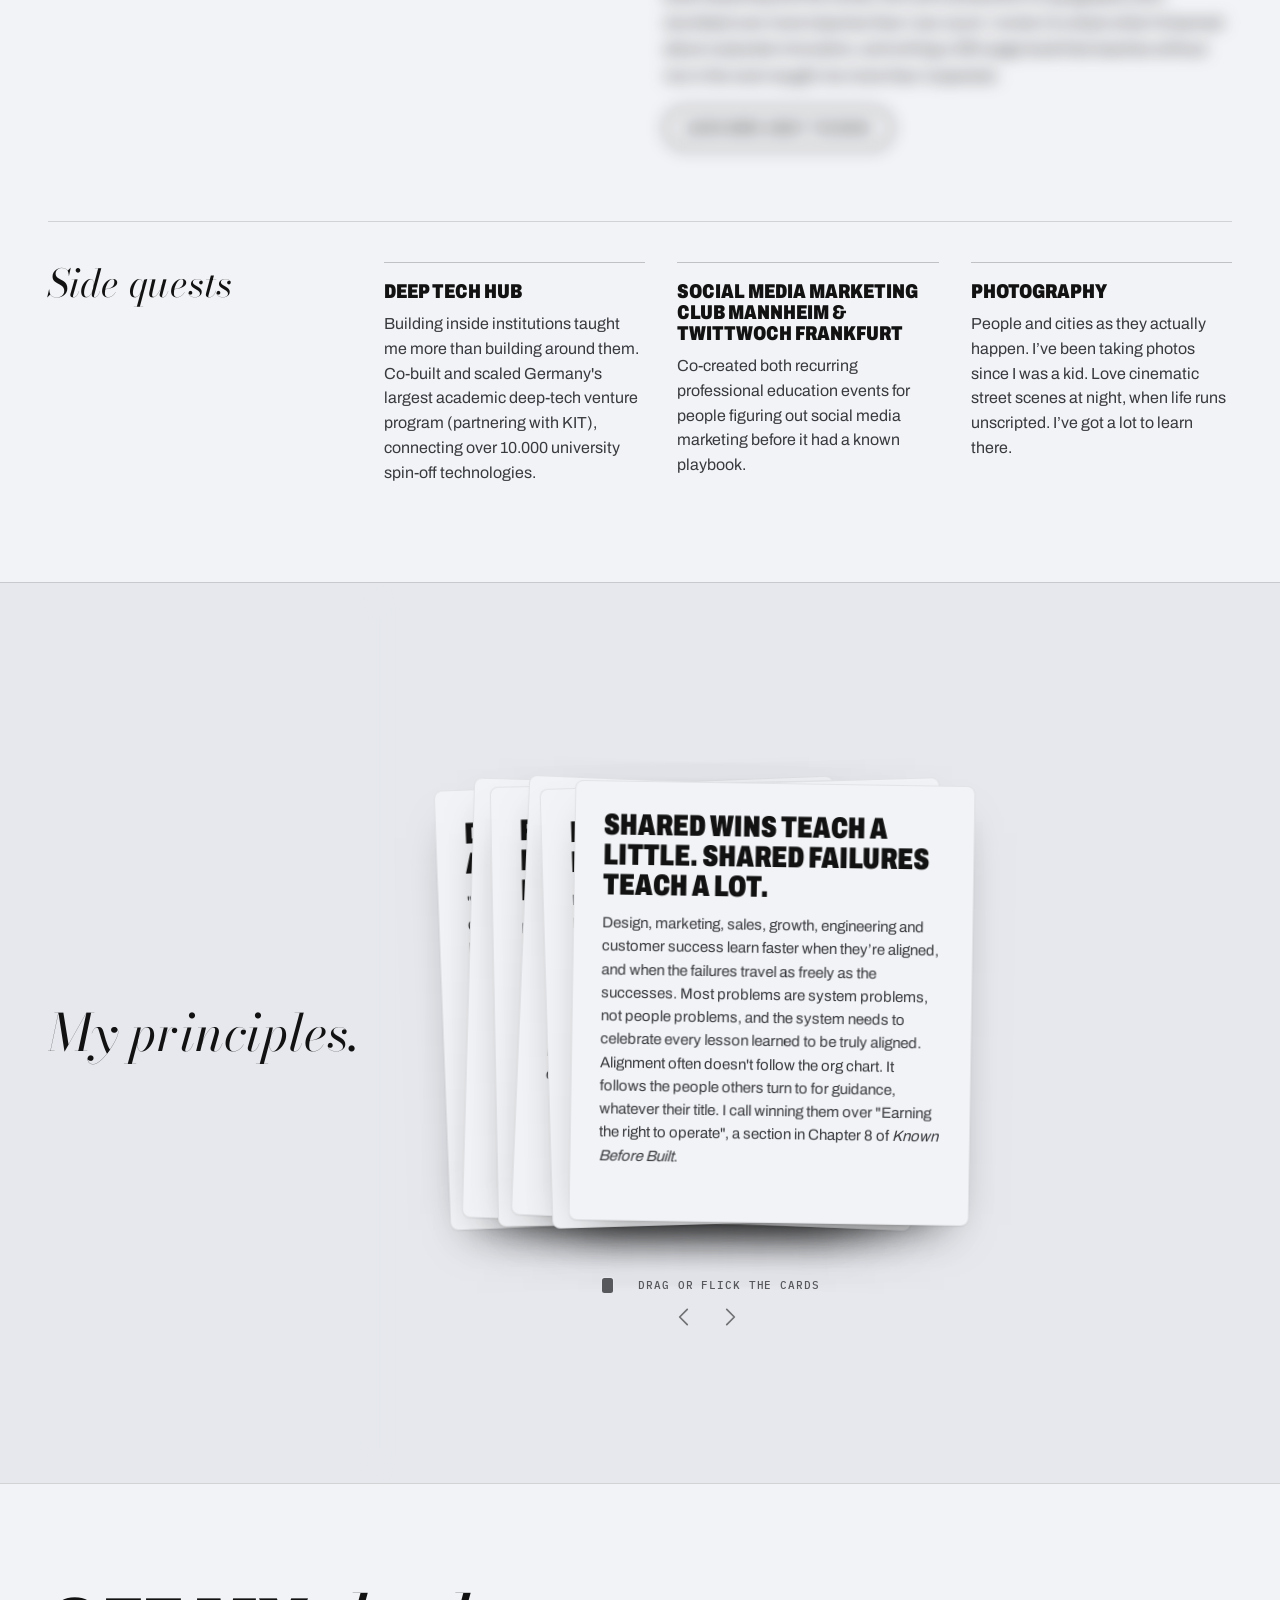
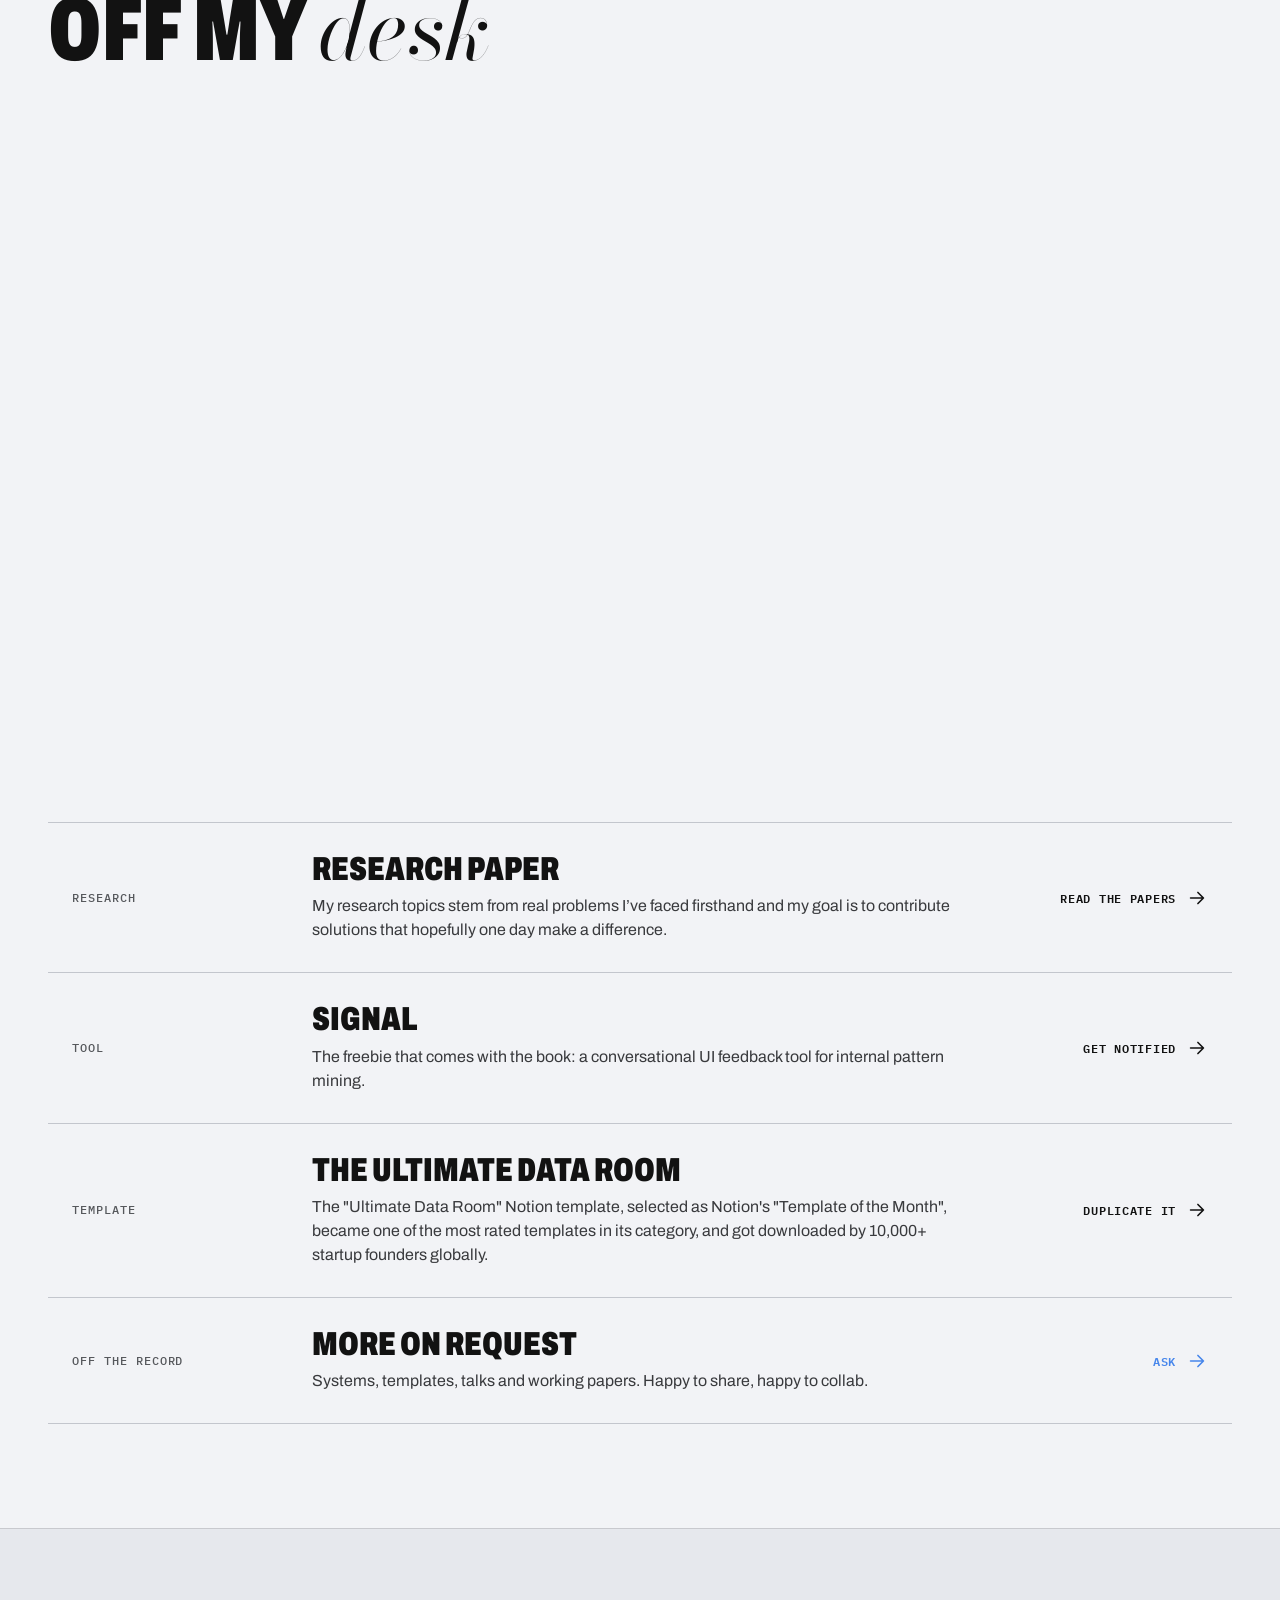
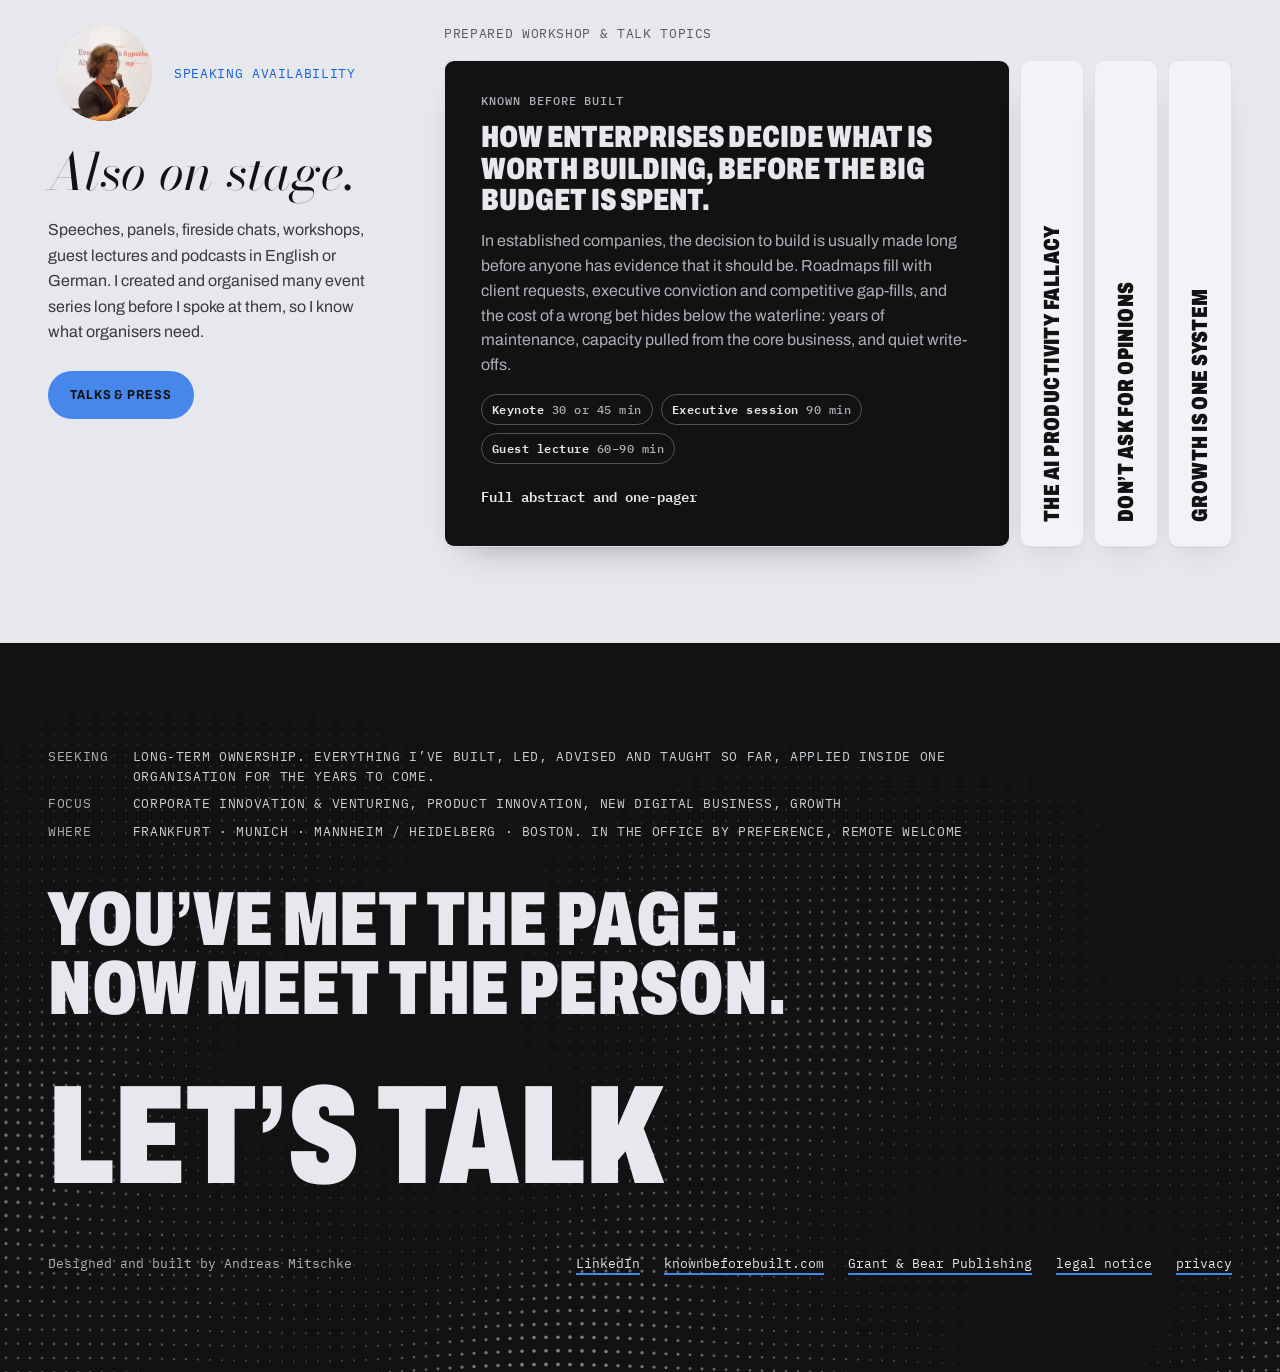
==== commit 74e36cc0: "Update index.html" ====
--- a/index.html
+++ b/index.html
@@ -447,7 +447,7 @@
   <section id="contact" class="contact">
     <canvas class="dotfield" aria-hidden="true"></canvas>
     <div class="contact-inner">
-      <dl class="contact-spec" aria-label="What I am looking for"><dt>Seeking</dt><dd>Long-term ownership. Everything I’ve built, led, advised and taught so far, applied inside one organisation for the years to come.</dd><dt>Focus</dt><dd>Corporate innovation &amp; venturing, product innovation, new digital business, growth</dd><dt>Where</dt><dd>Frankfurt · Munich · Mannheim / Heidelberg · Boston. In the office by preference, remote welcome</dd><dt>Start</dt><dd>At short notice</dd></dl>
+      <dl class="contact-spec" aria-label="What I am looking for"><dt>Seeking</dt><dd>Long-term ownership. Everything I’ve built, led, advised and taught so far, applied inside one organisation for the years to come.</dd><dt>Focus</dt><dd>Corporate innovation &amp; venturing, product innovation, new digital business, growth</dd><dt>Where</dt><dd>Frankfurt · Munich · Mannheim / Heidelberg · Boston. In the office by preference, remote welcome</dd><!--<dt>Start</dt><dd>At short notice</dd>--></dl>
       <h2 class="contact-title">You’ve met the page.<br class="ct-br"> Now meet the person.</h2>
       <a href="mailto:andreas@andreasmitschke.com" data-ref="fxRef" data-fx="big" class="talkbig" aria-label="Let’s talk email Andreas"><span class="tb-base">Let’s talk</span><span class="tb-fill" aria-hidden="true">Let’s talk</span></a>
       <div class="footer-row">
--- a/assets/site.css
+++ b/assets/site.css
@@ -81,30 +81,45 @@
 .mnav{display:none}
 
 /* ---- 5 Hero + portrait ---- */
-.hero{max-width:1280px;width:100%;box-sizing:border-box;margin:0 auto;position:relative;isolation:isolate;padding:10px var(--gutter) 78px;display:flex;flex-direction:column;gap:40px}
+.hero{max-width:1280px;width:100%;box-sizing:border-box;margin:0 auto;position:relative;isolation:isolate;padding:10px var(--gutter) 40px;display:flex;flex-direction:column;gap:40px}
 /* the headline scales with the window's width and, on wide but short screens (laptops), with its height too, so all
    four lines fit on landing: it ends at about 85% of the window height (78px = the bar plus the hero's top padding) */
 .hl{position:relative;z-index:1;font-size:clamp(56px, 15vw, 232px);font-size:clamp(56px, min(15vw, calc(24.7svh - 23px)), 232px)}
+/* desktop and tablet: the headline is sized so PROVING. is exactly as wide as the intro text below it (500px wide: about 129px).
+   This is the close estimate for the first paint; initHeadFit (site.js) then measures and sets it exactly. */
+@media (min-width:761px){.hl{font-size:clamp(56px, min(129px, calc((min(100vw, 1280px) - 2 * var(--gutter) - 520px) / 3.876)), 129px)}}
 .hl-h1{margin:0;font-size:1em;font-weight:900;font-stretch:68%;text-transform:uppercase;line-height:.86}
 .hl-line{display:block}
 .hl-line-word{display:block;white-space:nowrap}
 /* fixed line boxes: the building symbols can never change the headline height, so the text below stays still */
 .hl-line,.hl-line-word{height:.86em}
 .hero-copy{position:relative;z-index:1;max-width:660px;display:flex;flex-direction:column;gap:24px}
-.hero-lead{margin:0;max-width:560px;font-size:18px;line-height:1.45;text-wrap:pretty}
+.hero-lead{margin:0;max-width:500px;font-size:16px;line-height:1.55;text-wrap:pretty}
 .btn-row{display:flex}
 /* the large buttons (hero, book, talks), a step smaller to sit with the 18px text around them */
 #top .btn-row .pbtn,#releases .btn-group .pbtn,#talks .btn-group .pbtn{min-height:48px;padding:0 22px;gap:12px;font-size:13px;letter-spacing:.07em}
 /* background: flowing lines that bend under the cursor and around the portrait */
 /* the line field reaches up under the header, so the waves run beneath the glass bar right from the top of the page */
-.memo-paper{position:absolute;top:-120px;bottom:0;left:50%;width:100vw;transform:translateX(-50%);z-index:-1;pointer-events:none;overflow:hidden}
-.memo-canvas{position:absolute;inset:0;width:100%;height:100%;display:block;color:var(--accent)}
+/* the hero shares the river's tone: its bright paper, the lines in the river's blue, and a faint wash of its light */
+.memo-paper{position:absolute;top:-120px;bottom:0;left:50%;width:100vw;transform:translateX(-50%);z-index:-1;pointer-events:none;overflow:hidden;background:var(--paper-2)}
+.memo-paper::after{content:"";position:absolute;inset:0;pointer-events:none;
+  background:radial-gradient(55% 50% at 22% 30%,rgba(61,127,232,.07),transparent 70%)}
+.memo-canvas{position:absolute;inset:0;width:100%;height:100%;display:block;color:var(--accent);--wave:61,127,232;--wave-k:1.25}
 /* portrait: cut-out standing on the hero's bottom edge; colour fades in as it scrolls fully into view.
    Its width on narrower screens is set by initPortraitFit (site.js). */
 .hero-portrait{position:absolute;margin:0;z-index:0}
 .hero-portrait img{display:block;width:100%;height:auto}
 .hp-cutb{right:var(--gutter);bottom:0;width:480px}
-.hp-cutb img{filter:grayscale(var(--g,1)) contrast(calc(1 + .06 * var(--g,1)))}
+/* the portrait comes in out of a soft blur once the headline has risen (class set by initPortraitReveal; without JS it simply shows) */
+.hp-cutb.hp-rv{opacity:0;filter:blur(18px);transform:translateY(16px) scale(1.025);
+  transition:opacity .9s ease,filter 1.2s cubic-bezier(.2,.7,.2,1),transform 1.3s cubic-bezier(.2,.7,.2,1)}
+.hp-cutb.hp-rv.hp-in{opacity:1;filter:blur(0);transform:none}
+/* the river's light behind the head: soft, centred a little below the face, slowly changing shape */
+.hp-cutb::before{content:"";position:absolute;left:-14%;right:-14%;top:16%;height:78%;z-index:-1;pointer-events:none;
+  background:radial-gradient(closest-side,rgba(95,230,247,.15),rgba(61,127,232,.06) 55%,transparent);
+  transform-origin:50% 60%;animation:hp-glow 26s ease-in-out infinite alternate}
+@keyframes hp-glow{0%{transform:none}33%{transform:translate(-3%,2%) rotate(5deg) scale(1.08,.93)}66%{transform:translate(2%,-1%) rotate(-4deg) scale(.94,1.07)}100%{transform:translate(-1%,3%) rotate(2deg) scale(1.05,.97)}}
+@media (prefers-reduced-motion:reduce){.hp-cutb.hp-rv{filter:none;transform:none;transition:opacity .3s ease}}
 /* stacked below the text when side by side would not fit (class set by initPortraitFit) */
 .hp-stack .hp-cutb{position:relative;right:auto;bottom:auto;order:10;width:min(72%,460px);margin:24px 0 -78px auto}
 
@@ -171,7 +186,7 @@
 .book-subhead{font: 22px / 1.3 'Bodoni Moda', 'Didot', Georgia, serif;font-weight: 500;}
 .book-title{font-weight:900;text-transform:uppercase;font-size:clamp(44px, 5vw, 72px);line-height:.92;letter-spacing:-.015em}
 .book-title-it{font-family:'Bodoni Moda','Didot',Georgia,serif;font-style:italic;font-weight:400;text-transform:none;letter-spacing:0}
-.book-desc{margin:0;font-size:19px;line-height:1.55;max-width:600px}
+.book-desc{margin:0;font-size:16px;line-height:1.55;max-width:600px}
 .btn-group{display:flex;flex-wrap:wrap;gap:14px}
 .rlist{display:flex;flex-direction:column}
 .rrow{display:flex;flex-wrap:wrap;gap:10px 40px;padding:26px 0;border-top:1px solid var(--rule);align-items:baseline;transition:background .3s var(--ease-out),padding .3s var(--ease-out)}
@@ -216,7 +231,7 @@
 /* ---- 9 Talks ---- */
 .talks-inner{max-width:1280px;width:100%;box-sizing:border-box;margin:0 auto;padding:96px var(--gutter);display:flex;flex-wrap:wrap;gap:40px 56px}
 .talks-label{display:block;padding-bottom:18px}
-.talks-intro{margin:0;font-size:17px;line-height:1.6;color:var(--body)}
+.talks-intro{margin:0;font-size:16px;line-height:1.6;color:var(--body)}
 #talks .split-list{align-self:flex-start}
 #talks .btn-group{margin-top:8px}
 .trow{display:grid;grid-template-columns:minmax(0, 1fr) auto;gap:6px 32px;padding:24px 0;border-top:1px solid var(--rule);align-items:baseline}
@@ -311,7 +326,7 @@
   /* hero: text, button, then the portrait standing on the bottom edge */
   #top{padding-top:28px;padding-bottom:64px;gap:24px}
   .hl{font-size:17.2vw;margin-top:-6px}
-  #top p{font-size:18px}
+  #top p{font-size:16px}
   .hp-cutb{position:relative;right:auto;bottom:auto;order:10;width:72%;margin:0 0 -64px auto}
 
   /* sections */
@@ -577,7 +592,7 @@
 .jr-ttl{margin:0;font-family:'Bodoni Moda',serif;font-style:italic;font-weight:400;font-size:clamp(40px,5vw,64px);line-height:1.02;letter-spacing:-.01em}
 .jr-it{margin-top:26px}
 .jr-it h4{margin:0 0 8px;font-weight:800;font-stretch:80%;text-transform:uppercase;font-size:20px;letter-spacing:.01em;line-height:1.1}
-.jr-it p{margin:0;font-size:17px;line-height:1.65;color:var(--body)}
+.jr-it p{margin:0;font-size:16px;line-height:1.65;color:var(--body)}
 .jr-it p b{color:var(--ink);font-weight:800}
 .jr-it p a{color:inherit;text-decoration-color:var(--accent);text-underline-offset:3px}
 .jr-cta{margin-top:18px}
@@ -633,6 +648,38 @@
   background:linear-gradient(to bottom,rgba(255,255,255,calc(var(--lq-spec) * .7)) 0 1px,rgba(255,255,255,calc(var(--lq-spec) * .16)) 1px,rgba(255,255,255,0) 46%),
     linear-gradient(to top,rgba(255,255,255,calc(var(--lq-spec) * .95)) 0 1px,rgba(17,17,17,calc(var(--lq-depth) * .5)) 1px 2px,rgba(17,17,17,calc(var(--lq-depth) * .14)) 2px,rgba(255,255,255,calc(var(--lq-spec) * .22)) calc(var(--lq-thick) * .45),rgba(255,255,255,0) var(--lq-thick));
   box-shadow:0 1px 0 rgba(17,17,17,calc(var(--lq-depth) * .3)),0 3px 6px -3px rgba(17,17,17,calc(var(--lq-shadow) * .8)),0 16px 30px -16px rgba(17,17,17,var(--lq-shadow))}
+
+/* ============ THE JOURNEY AS A LIST BESIDE THE RIVER. All six chapters are always on the page, one after another (for
+   readers who skim, for search in the page, and for anything that reads only what is visible). The river is their index:
+   it follows the chapter in view, and picking a stream scrolls to that chapter (site.js, initJourney). ============ */
+#path.jr-all .jr-txt{display:block;height:auto!important}
+#path.jr-all .jc{display:block;animation:none;margin-bottom:88px;scroll-margin-top:150px}
+#path.jr-all .jc:last-child{margin-bottom:24px}
+#path.jr-all .jc.leave{display:block}
+#path.jr-all .jr-pn{display:none}
+/* wide screens: the river first fills the width; once the heading has scrolled away it glides to the left in one
+   controlled move (a threshold, not tied to the scroll), and the list comes in on the right. Sizes set by site.js
+   (--rw, --rh, --rt) */
+@media (min-width:1000px){
+  #path.jr-all .jr{display:grid;grid-template-columns:minmax(0,1fr)}
+  #path.jr-all .jr-rv,#path.jr-all .jr-txt{grid-row:2;grid-column:1}
+  #path.jr-all .jr-head{grid-row:1}
+  #path.jr-all .jr-rv{position:sticky;top:var(--rt,84px);align-self:start;width:var(--rw,100%);height:var(--rh,470px);z-index:1;
+    transition:width .75s cubic-bezier(.65,0,.35,1),height .75s cubic-bezier(.65,0,.35,1),top .75s cubic-bezier(.65,0,.35,1)}
+  /* the list starts a third of a screen down, so at the moment of the split the first title sits mid-screen, beside the
+     river, with room to keep scrolling (a touchpad's glide would otherwise carry it under the bar before it was seen) */
+  #path.jr-all .jr-txt{margin:0 0 0 52%;padding-top:32vh;max-width:none;opacity:0;filter:blur(8px);transform:translateX(48px);pointer-events:none;
+    transition:opacity .45s ease,filter .45s ease,transform .7s cubic-bezier(.22,1,.36,1)}
+  #path.jr-all.jr-split .jr-txt{opacity:1;filter:none;transform:none;pointer-events:auto;transition:opacity .5s ease .12s,filter .5s ease .12s,transform .8s cubic-bezier(.22,1,.36,1) .08s}
+  #path.jr-all .jr-chips.jr-row{display:none}
+  #path.jr-all.jr-split .jr-mk .t{display:none}
+  #path.jr-all .jr-bar .jr-mini,#path.jr-all .jr-bar .jr-bar-in:after{display:none}
+  /* no river (no WebGL): no glide, the list simply sits beside the row of names */
+  #path.jr-all.jr-flat .jr{display:block}
+  #path.jr-all.jr-flat .jr-txt{margin-left:0;padding-top:0;max-width:820px;opacity:1;filter:none;transform:none;pointer-events:auto}
+  #path.jr-all.jr-flat .jr-chips.jr-row{display:flex}
+}
+@media (prefers-reduced-motion:reduce){#path.jr-all .jr-rv,#path.jr-all .jr-txt{transition:none!important}}
 /* reduced motion: no animations or transitions (except where marked !important above) */
 @media (prefers-reduced-motion:reduce){*,*::after{animation:none !important;transition:none !important}}
 /* My principles. On desktop the section pins while the six cards are thrown onto a pile, one per scroll step (site.js,
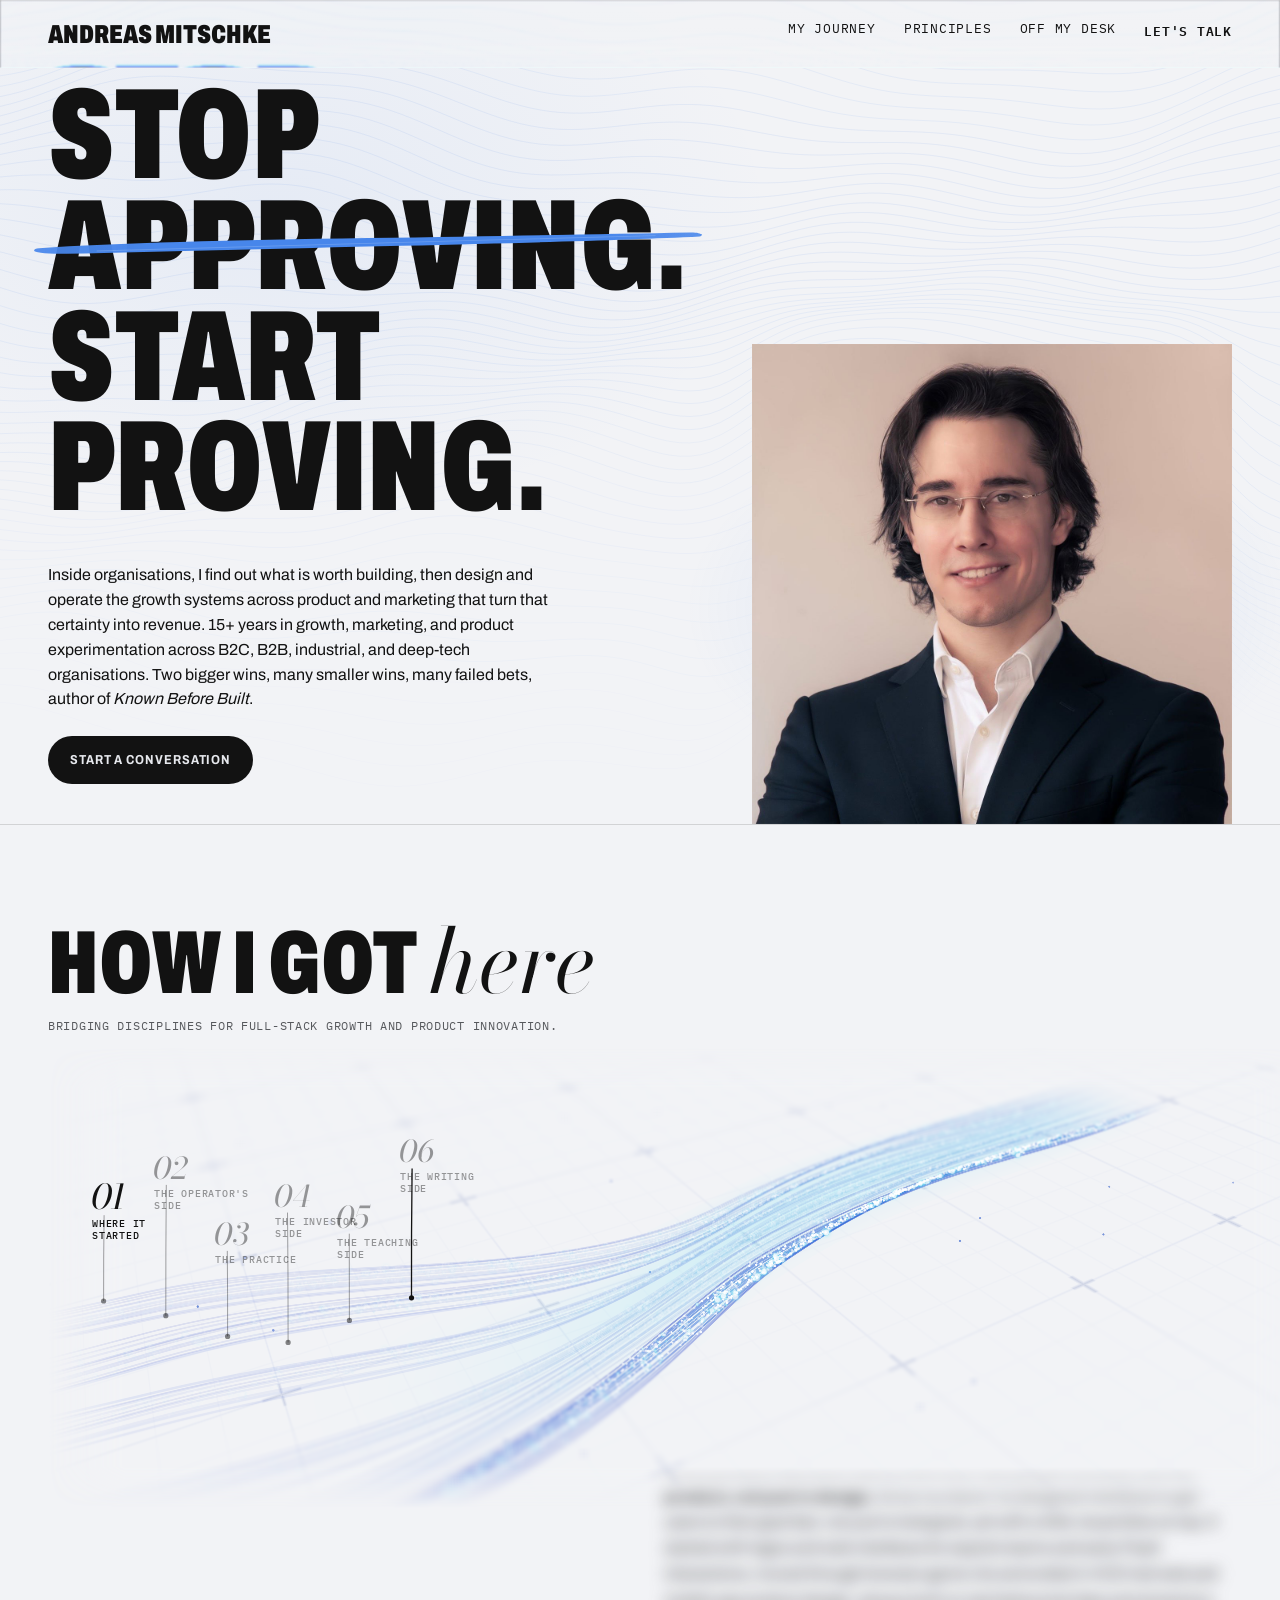
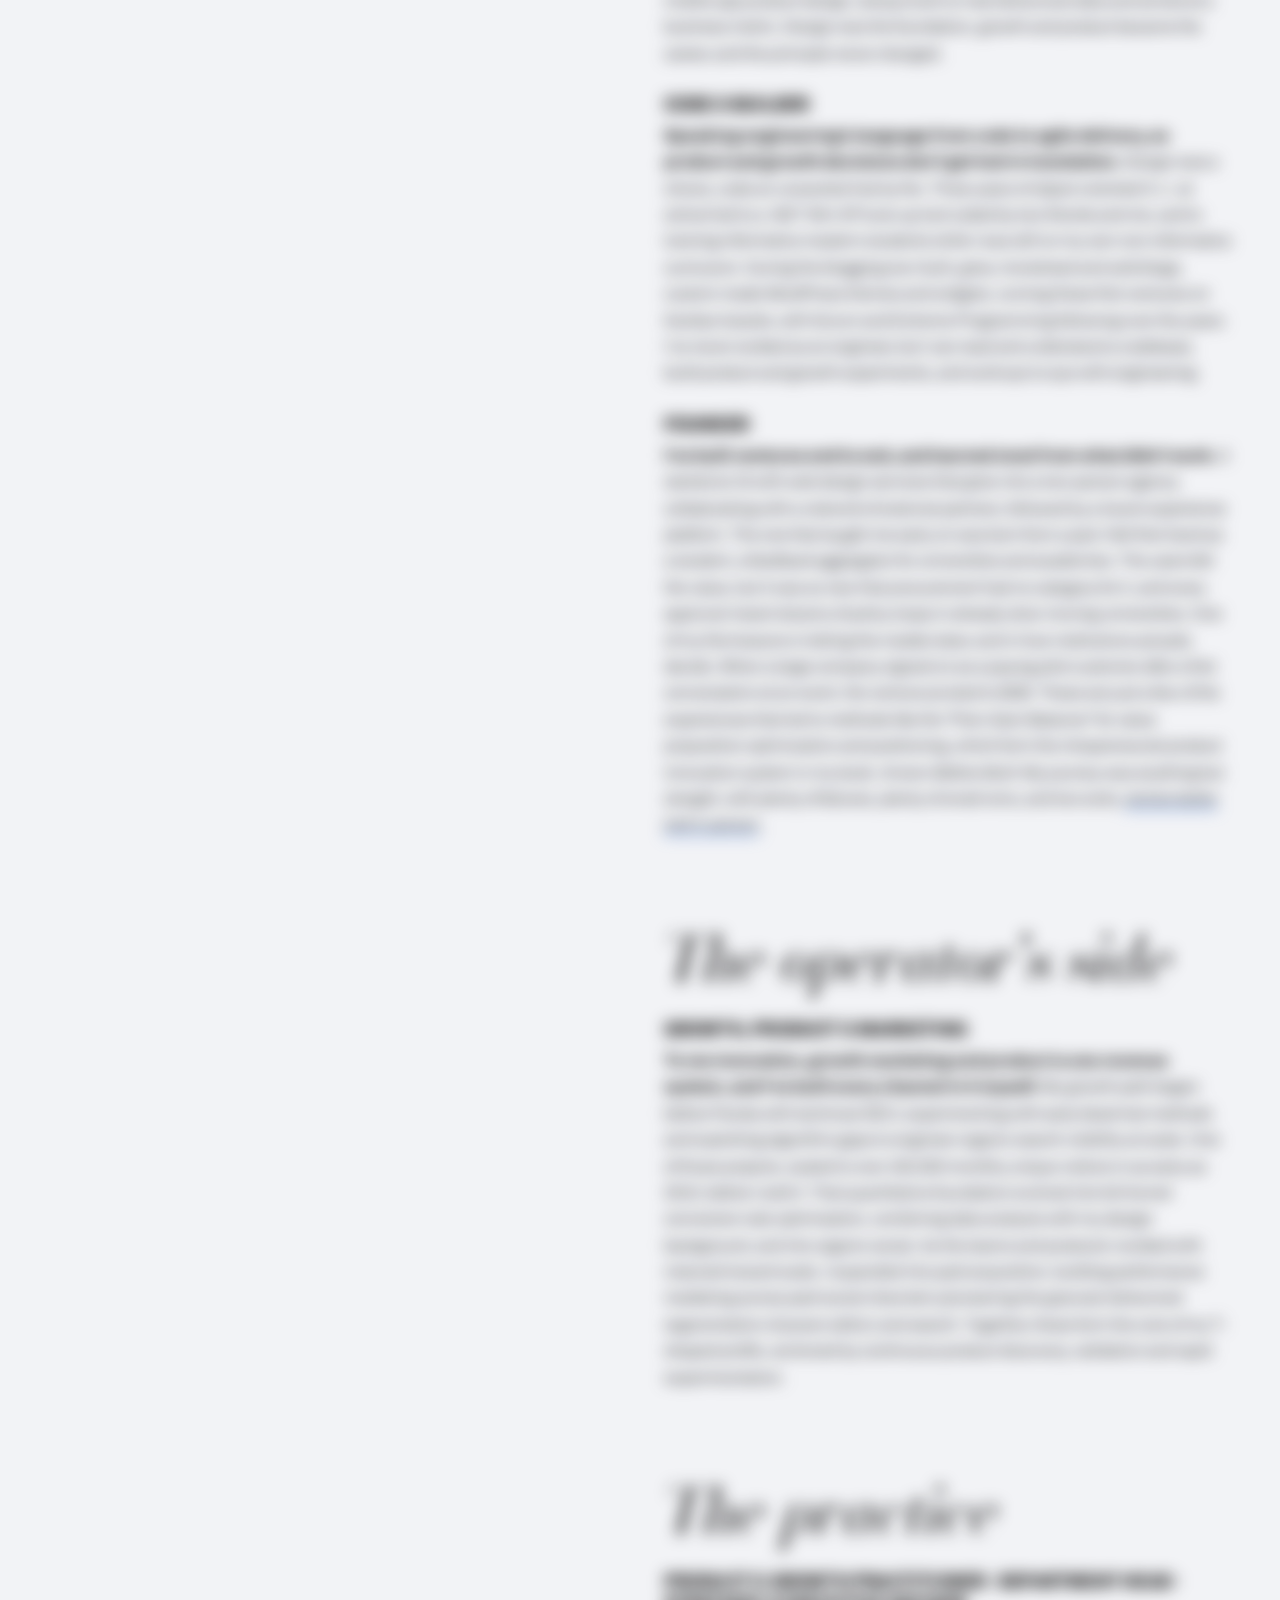
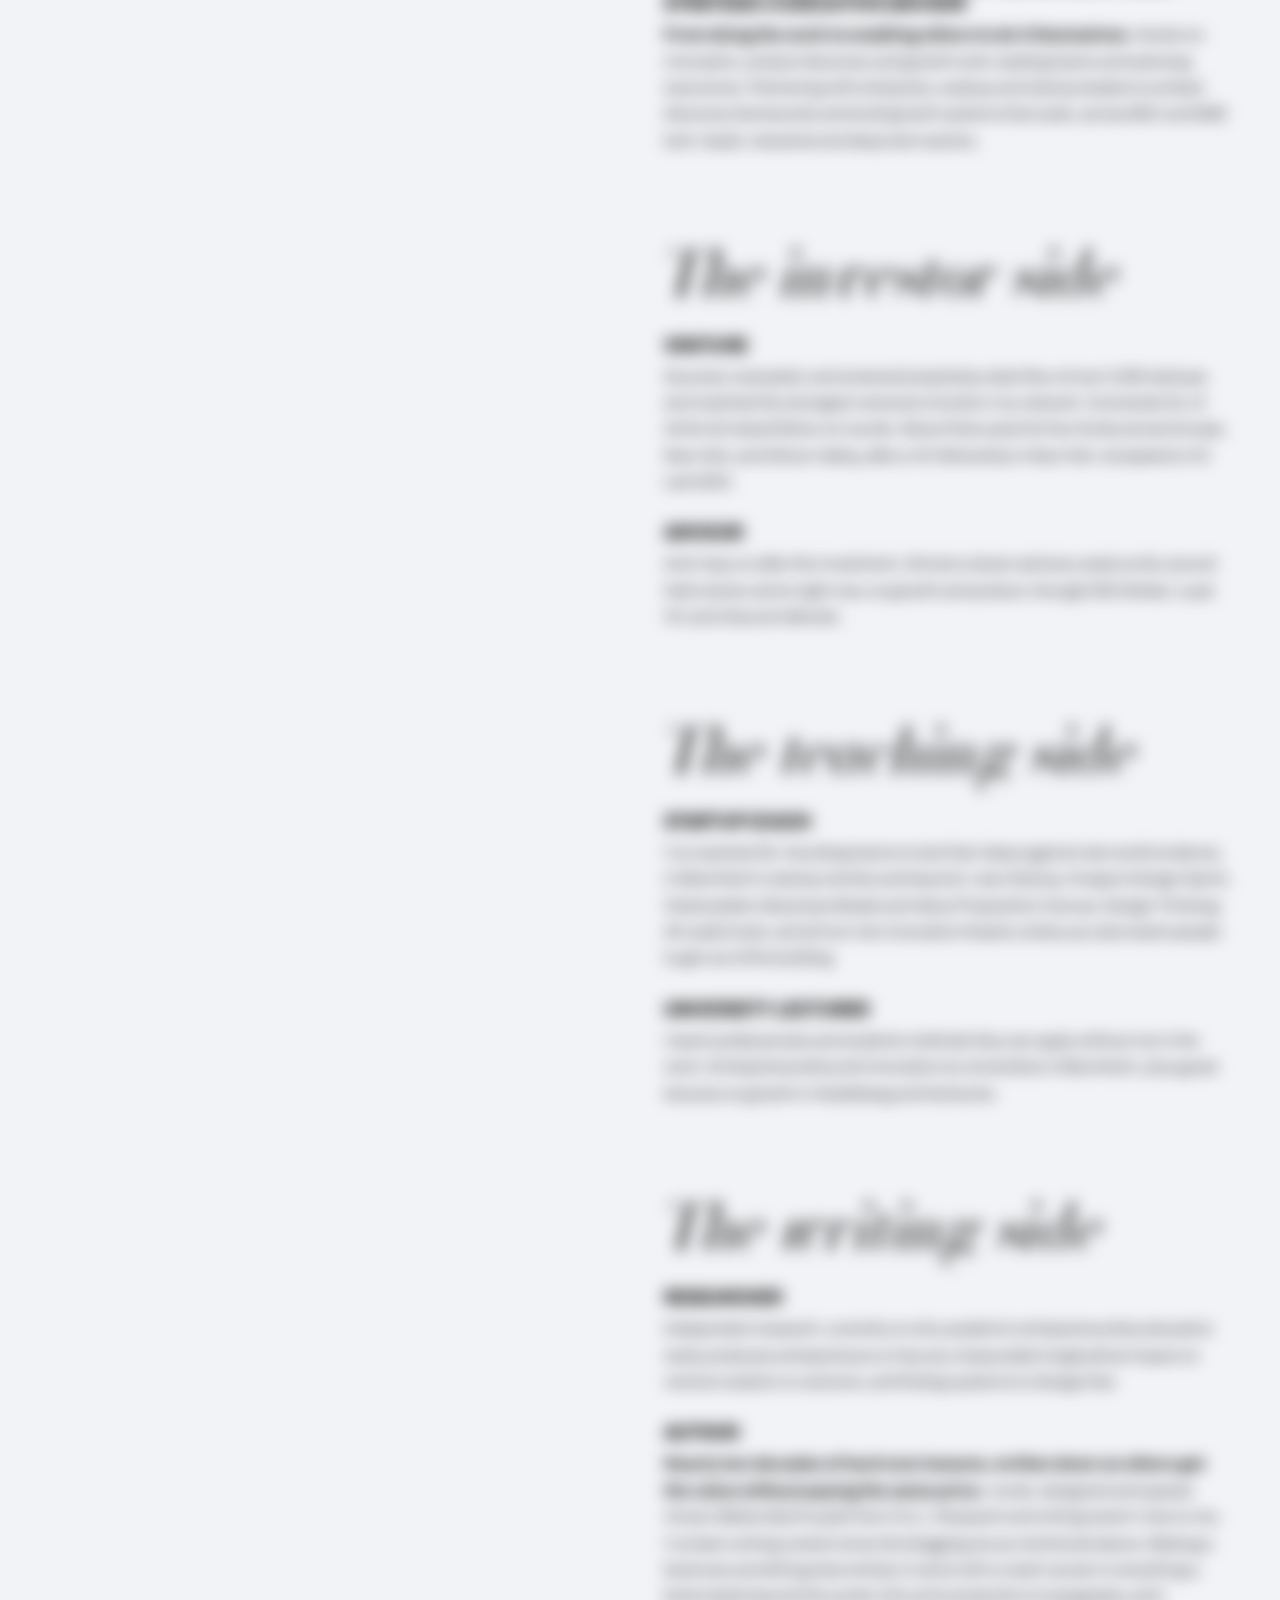
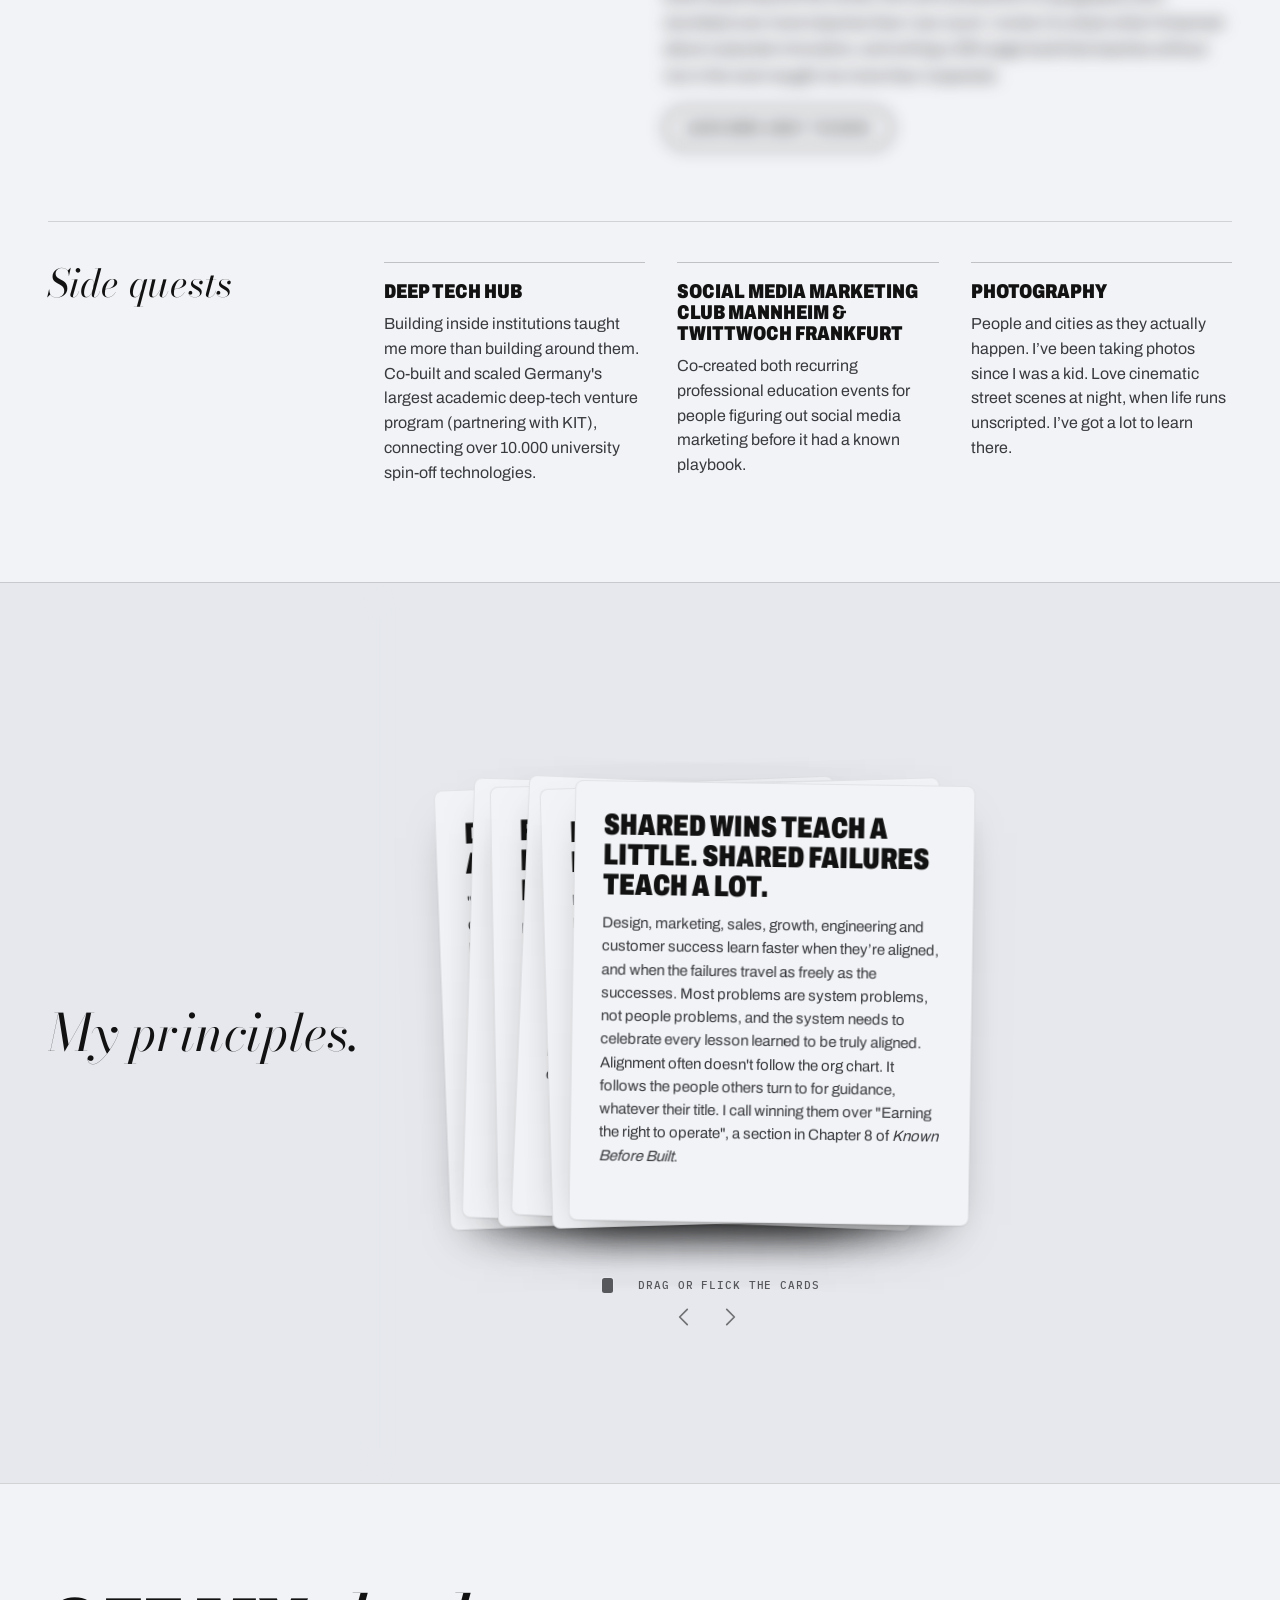
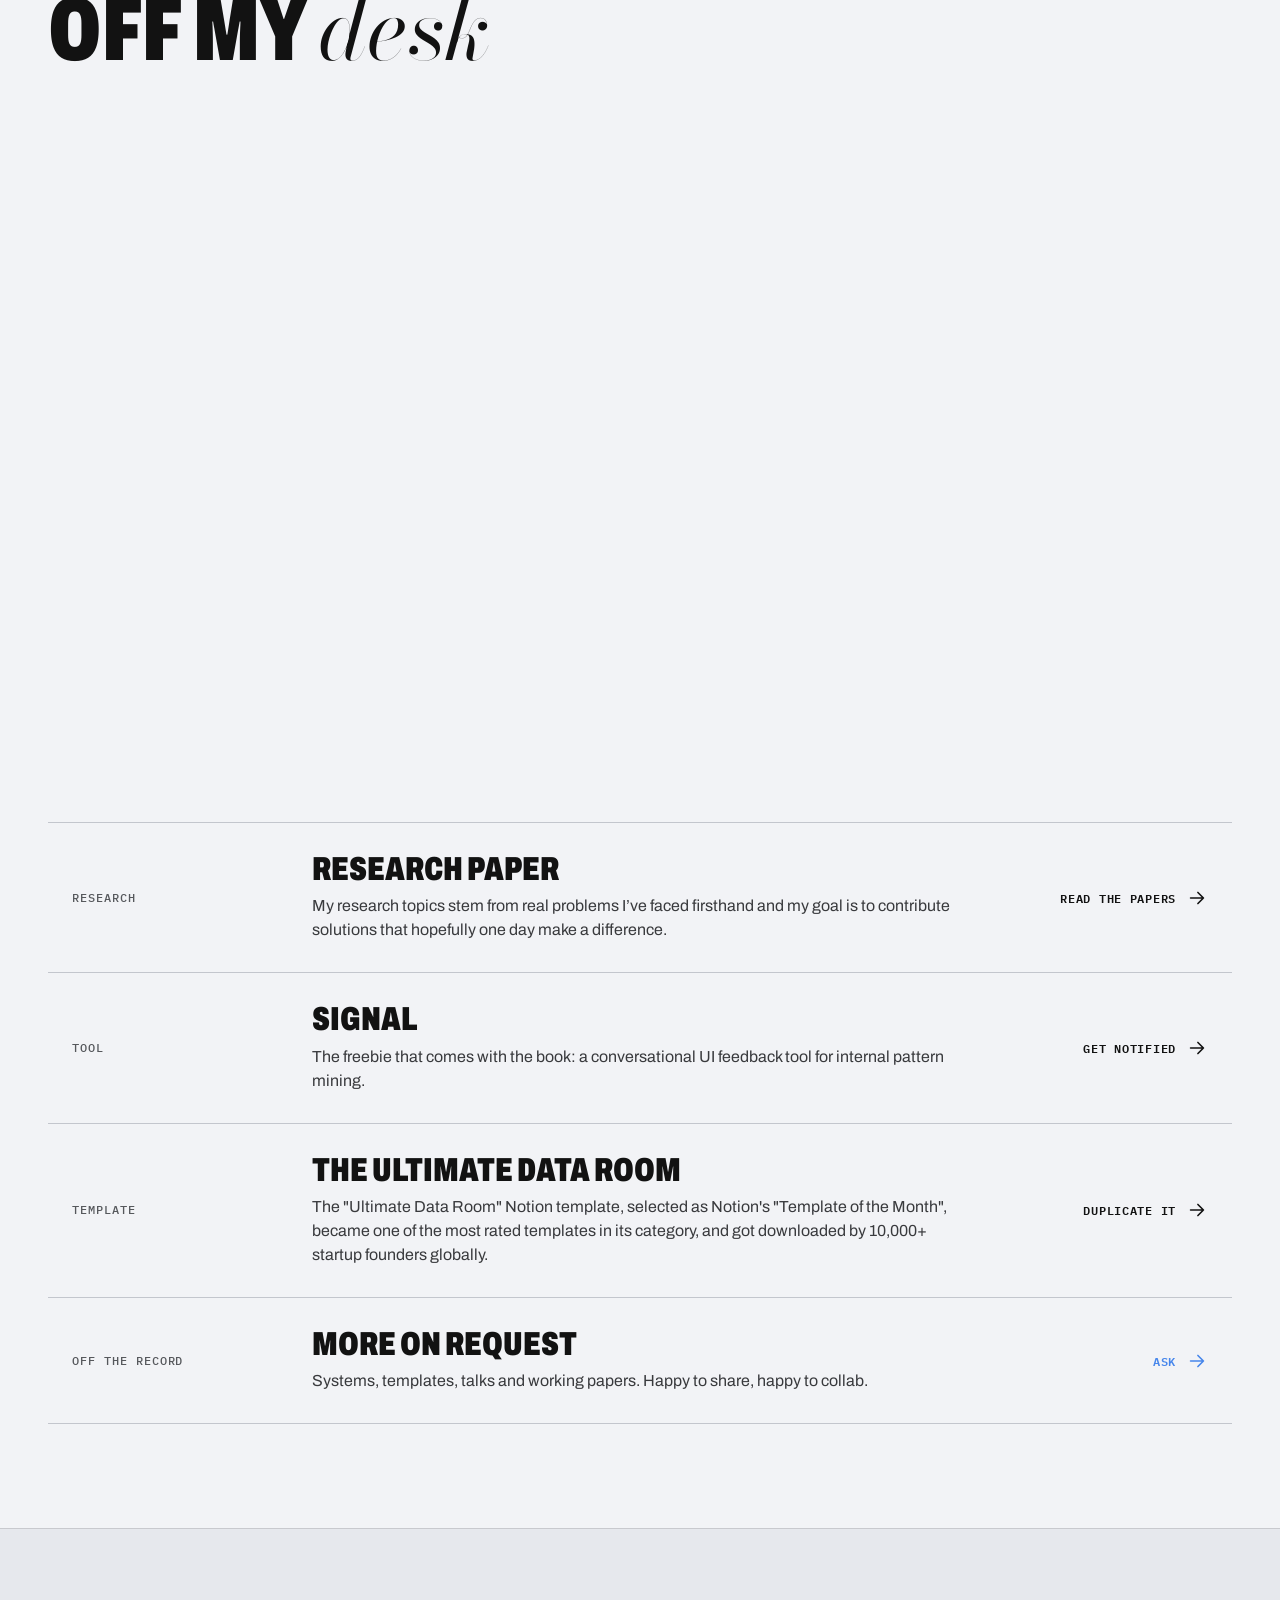
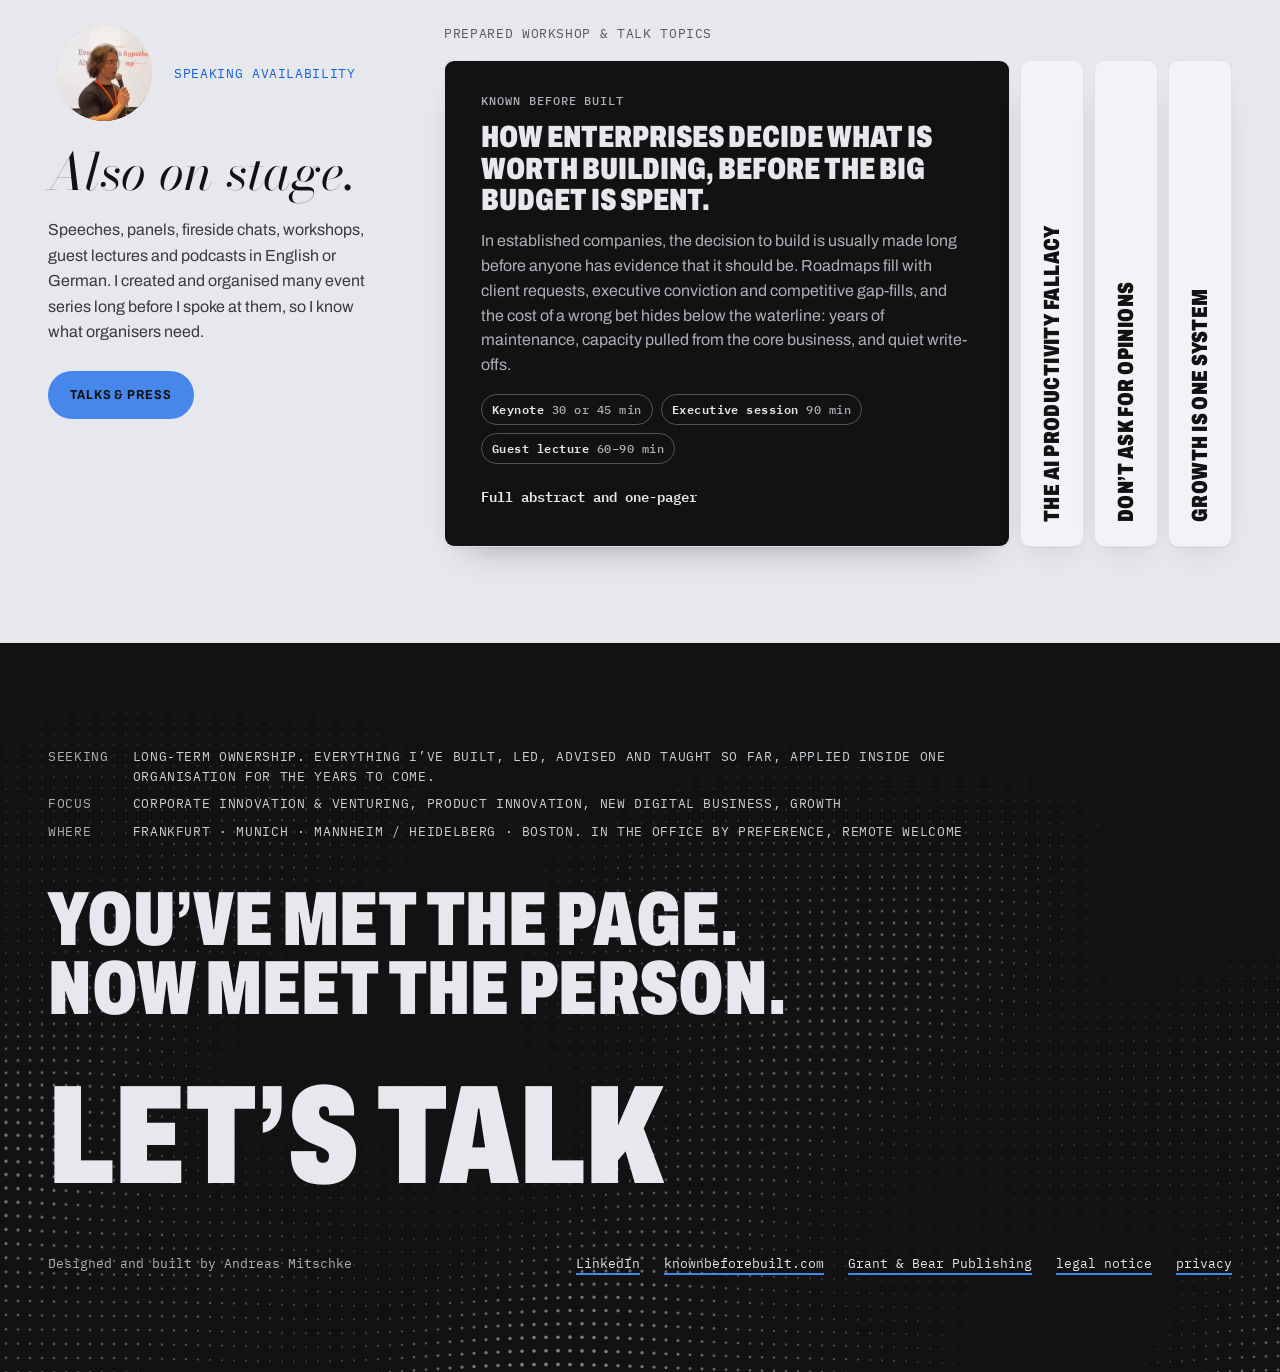
==== commit 9ebe55e3: "Add files via upload" ====
--- a/index.html
+++ b/index.html
@@ -246,7 +246,7 @@
 
   <section id="top" data-ref="setTop" class="hero">
     <div class="memo-paper" aria-hidden="true"><canvas class="memo-canvas"></canvas></div>
-    <figure class="hero-portrait hp-cutb"><img src="assets/andreas-mitschke-portrait-cut-suit.webp" width="960" height="776" alt="Andreas Mitschke"></figure>
+    <figure class="hero-portrait hp-cutb"><img src="assets/andreas-mitschke-portrait-square.jpg" width="1200" height="1200" alt="Andreas Mitschke"></figure>
     <svg width="0" height="0" class="svg-defs" aria-hidden="true"><defs><linearGradient id="amBrushFill" x1="0" y1="0" x2="1" y2="0"><stop offset="0" style="stop-color:var(--accent)" stop-opacity=".92"></stop><stop offset=".18" style="stop-color:var(--accent)"></stop><stop offset=".85" style="stop-color:var(--accent)"></stop><stop offset="1" style="stop-color:var(--accent)" stop-opacity=".88"></stop></linearGradient><filter id="amBrushEdge" x="-2%" y="-30%" width="104%" height="160%"><feTurbulence type="fractalNoise" baseFrequency="0.012 0.22" numOctaves="1" seed="4" result="n"></feTurbulence><feDisplacementMap in="SourceGraphic" in2="n" scale="2.2"></feDisplacementMap></filter></defs></svg>
     <div class="hl">
       <h1 aria-label="Stop approving. Start proving." class="hl-h1">
--- a/assets/site.css
+++ b/assets/site.css
@@ -110,8 +110,11 @@
 .hero-portrait{position:absolute;margin:0;z-index:0}
 .hero-portrait img{display:block;width:100%;height:auto}
 .hp-cutb{right:var(--gutter);bottom:0;width:480px}
-/* the portrait comes in out of a soft blur once the headline has risen (class set by initPortraitReveal; without JS it simply shows) */
-.hp-cutb.hp-rv{opacity:0;filter:blur(18px);transform:translateY(16px) scale(1.025);
+/* the portrait comes in out of a soft blur once the headline has risen: a CSS animation, so it is hidden from the first paint.
+   When it starts below the screen (phones), initPortraitReveal swaps the animation for a reveal on scroll (.hp-rv, .hp-in). */
+@keyframes hp-in{from{opacity:0;filter:blur(18px);transform:translateY(16px) scale(1.025)}to{opacity:1;filter:blur(0);transform:none}}
+.hp-cutb{animation:hp-in 1.3s cubic-bezier(.2,.7,.2,1) .9s both}
+.hp-cutb.hp-rv{animation:none;opacity:0;filter:blur(18px);transform:translateY(16px) scale(1.025);
   transition:opacity .9s ease,filter 1.2s cubic-bezier(.2,.7,.2,1),transform 1.3s cubic-bezier(.2,.7,.2,1)}
 .hp-cutb.hp-rv.hp-in{opacity:1;filter:blur(0);transform:none}
 /* the river's light behind the head: soft, centred a little below the face, slowly changing shape */
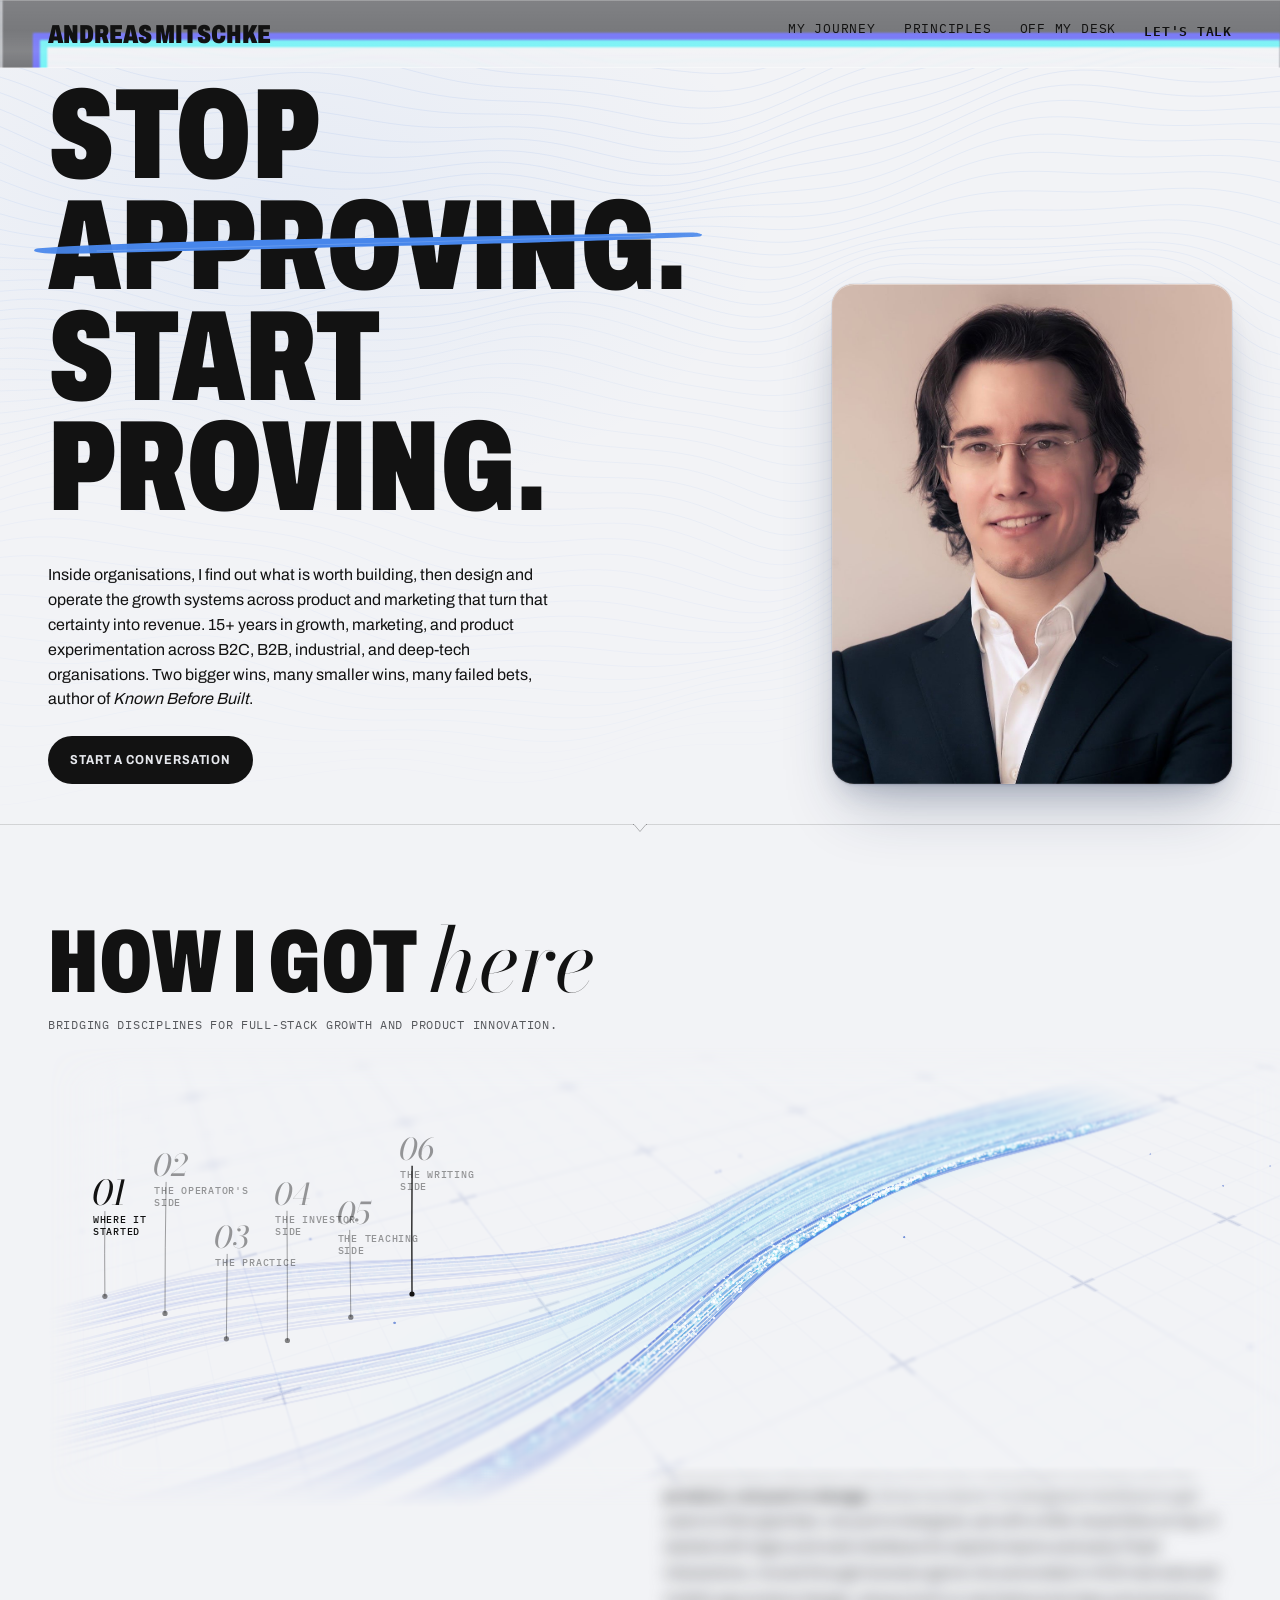
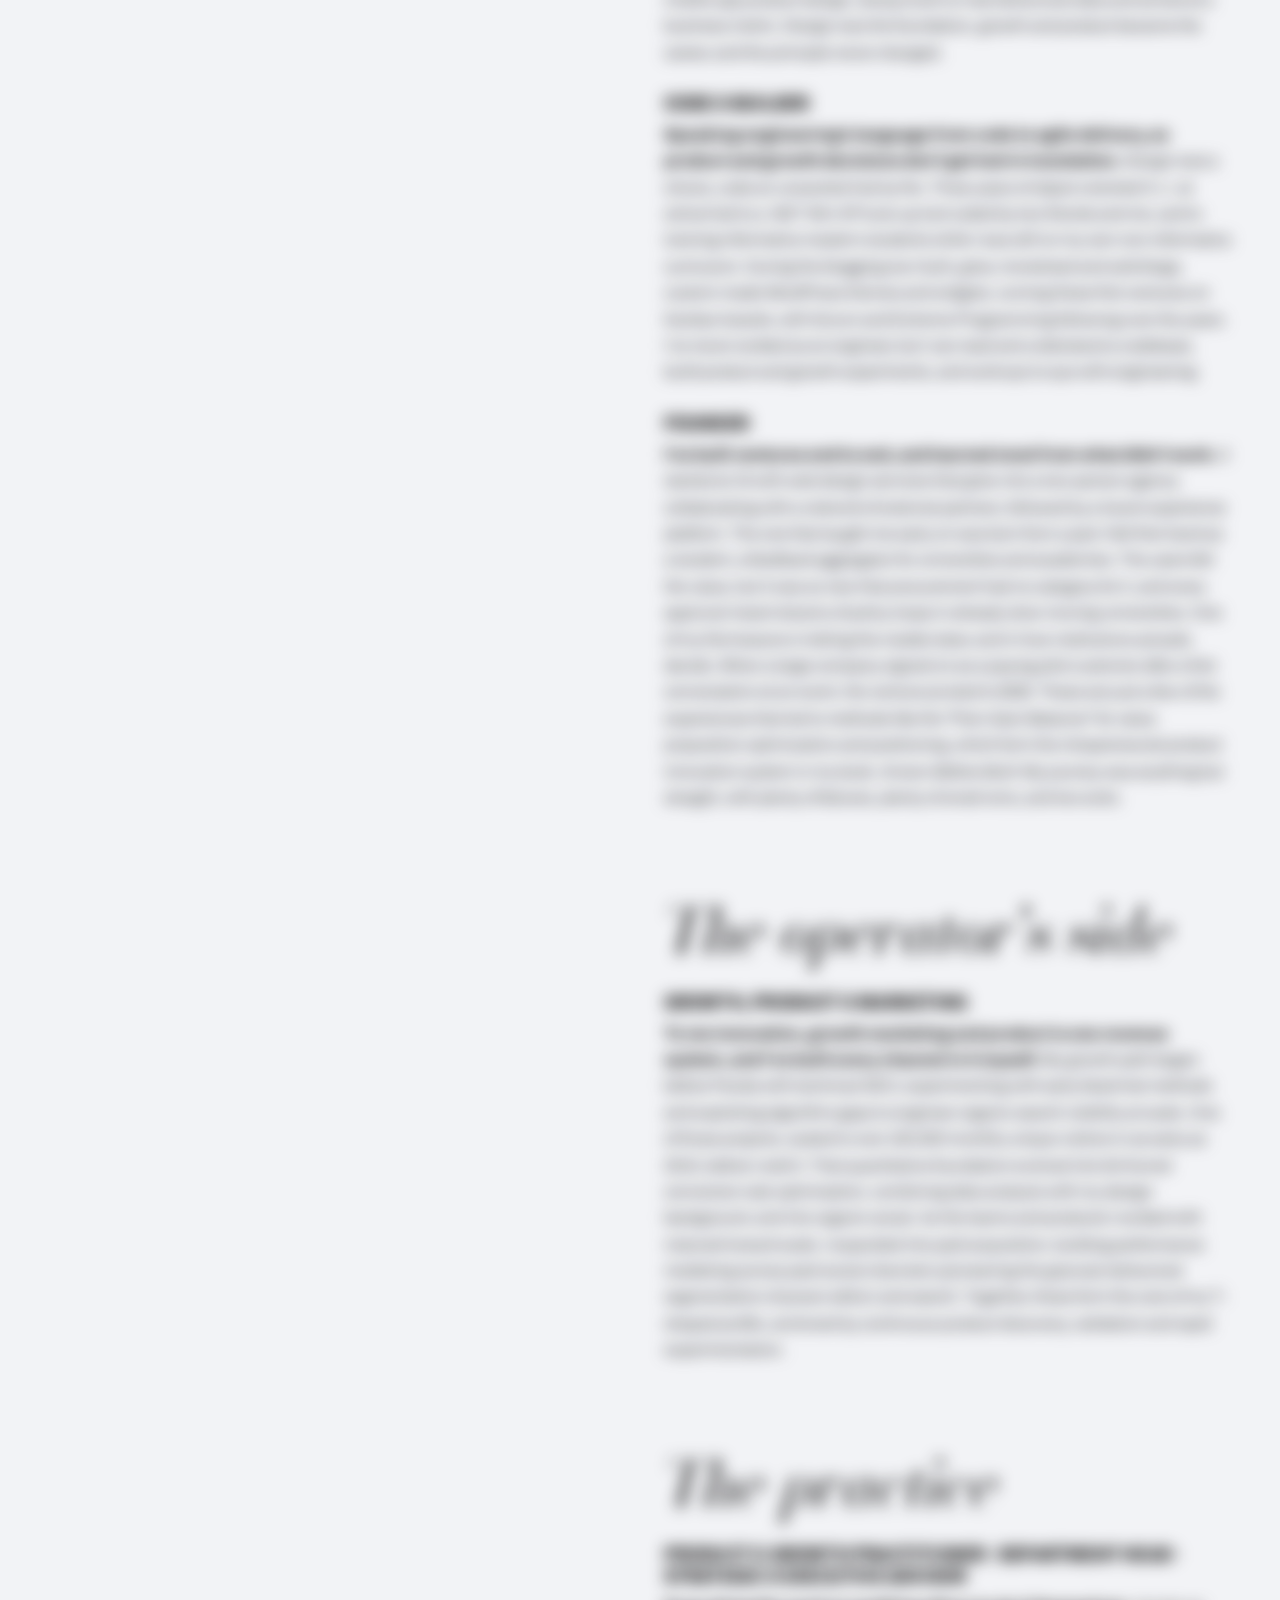
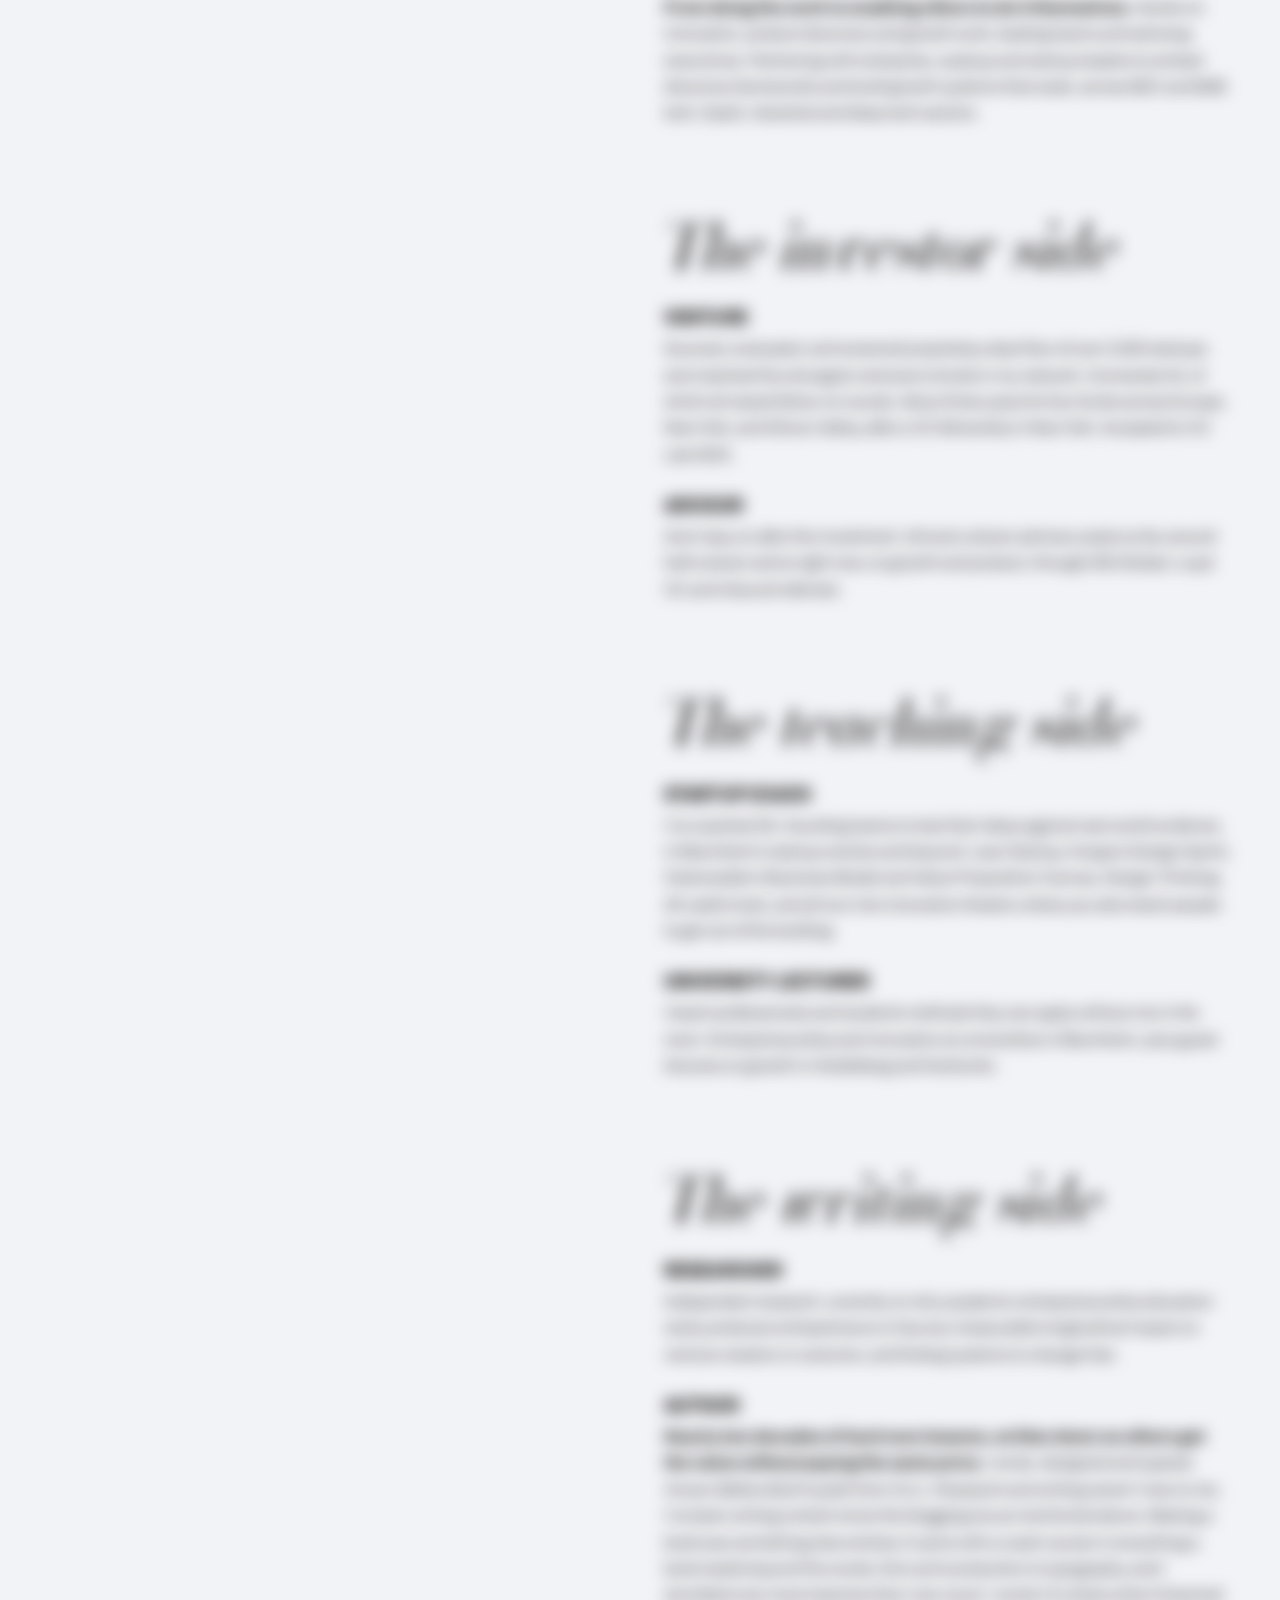
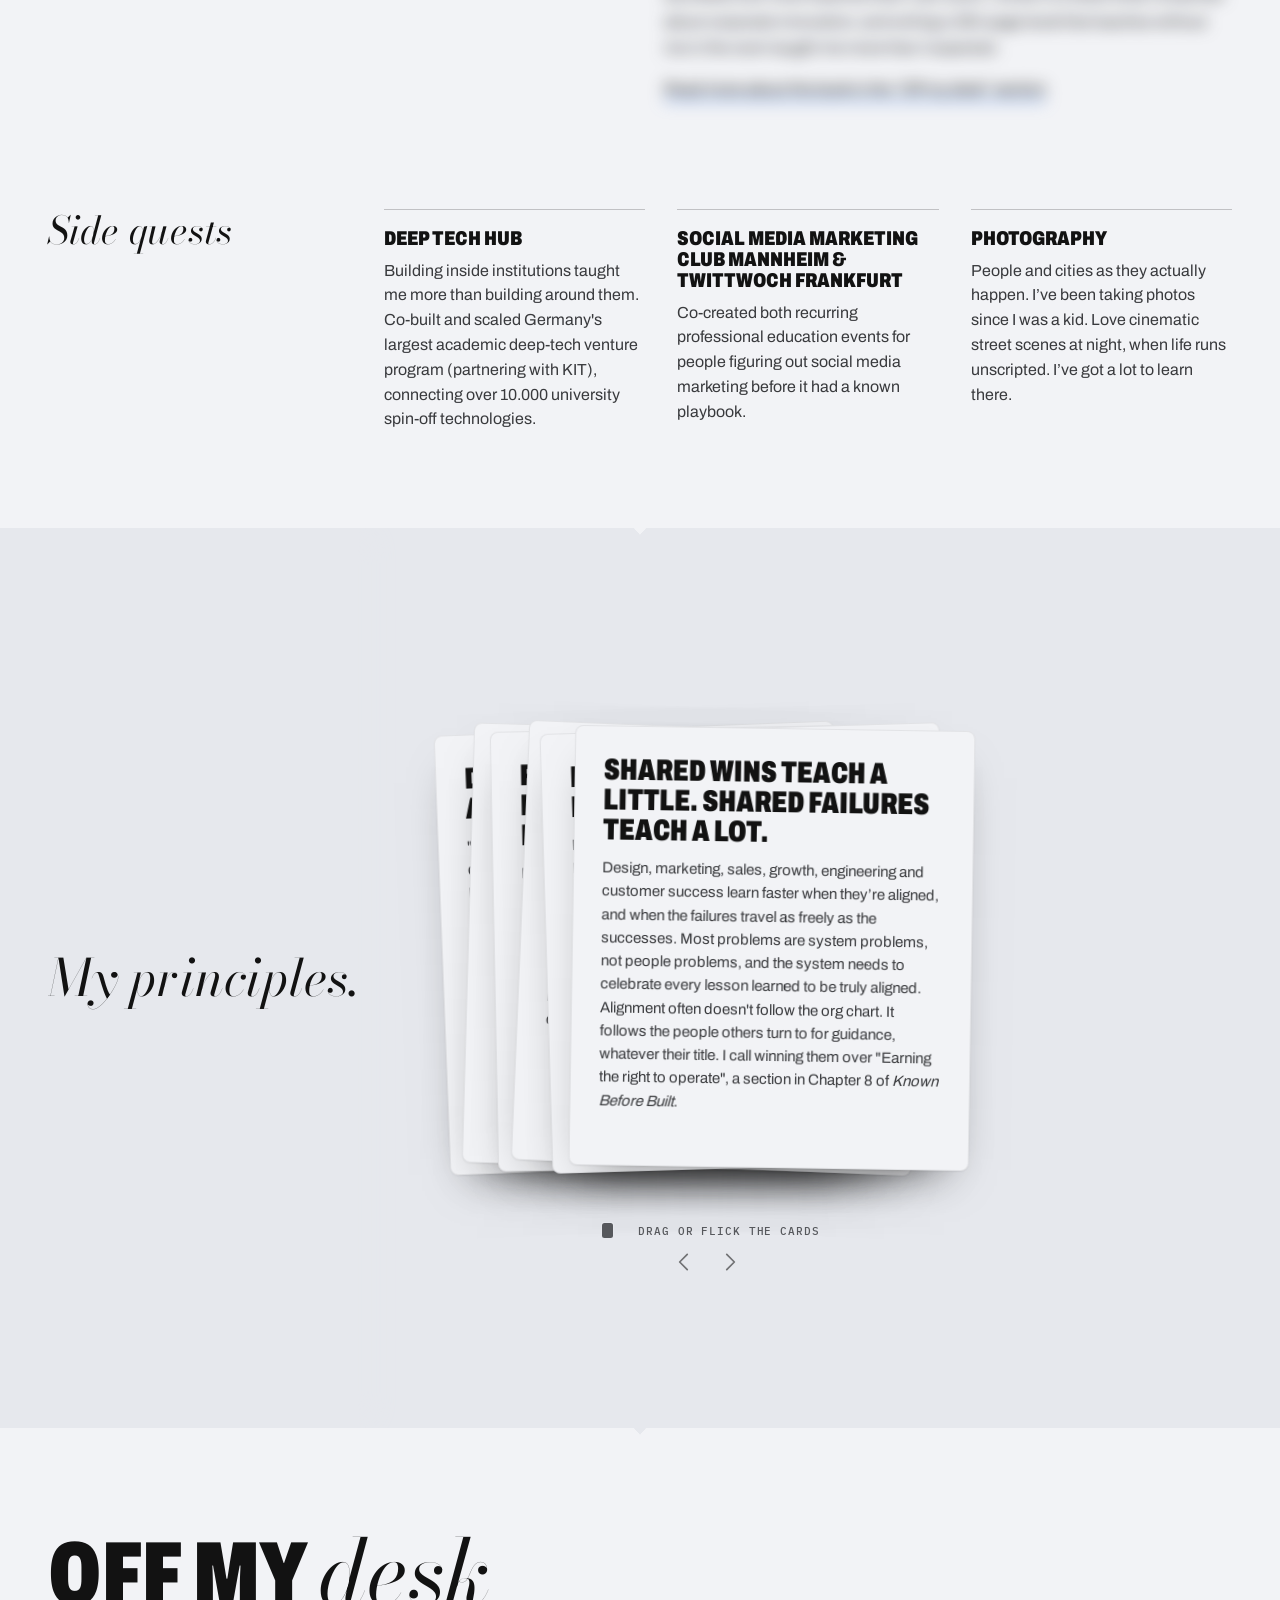
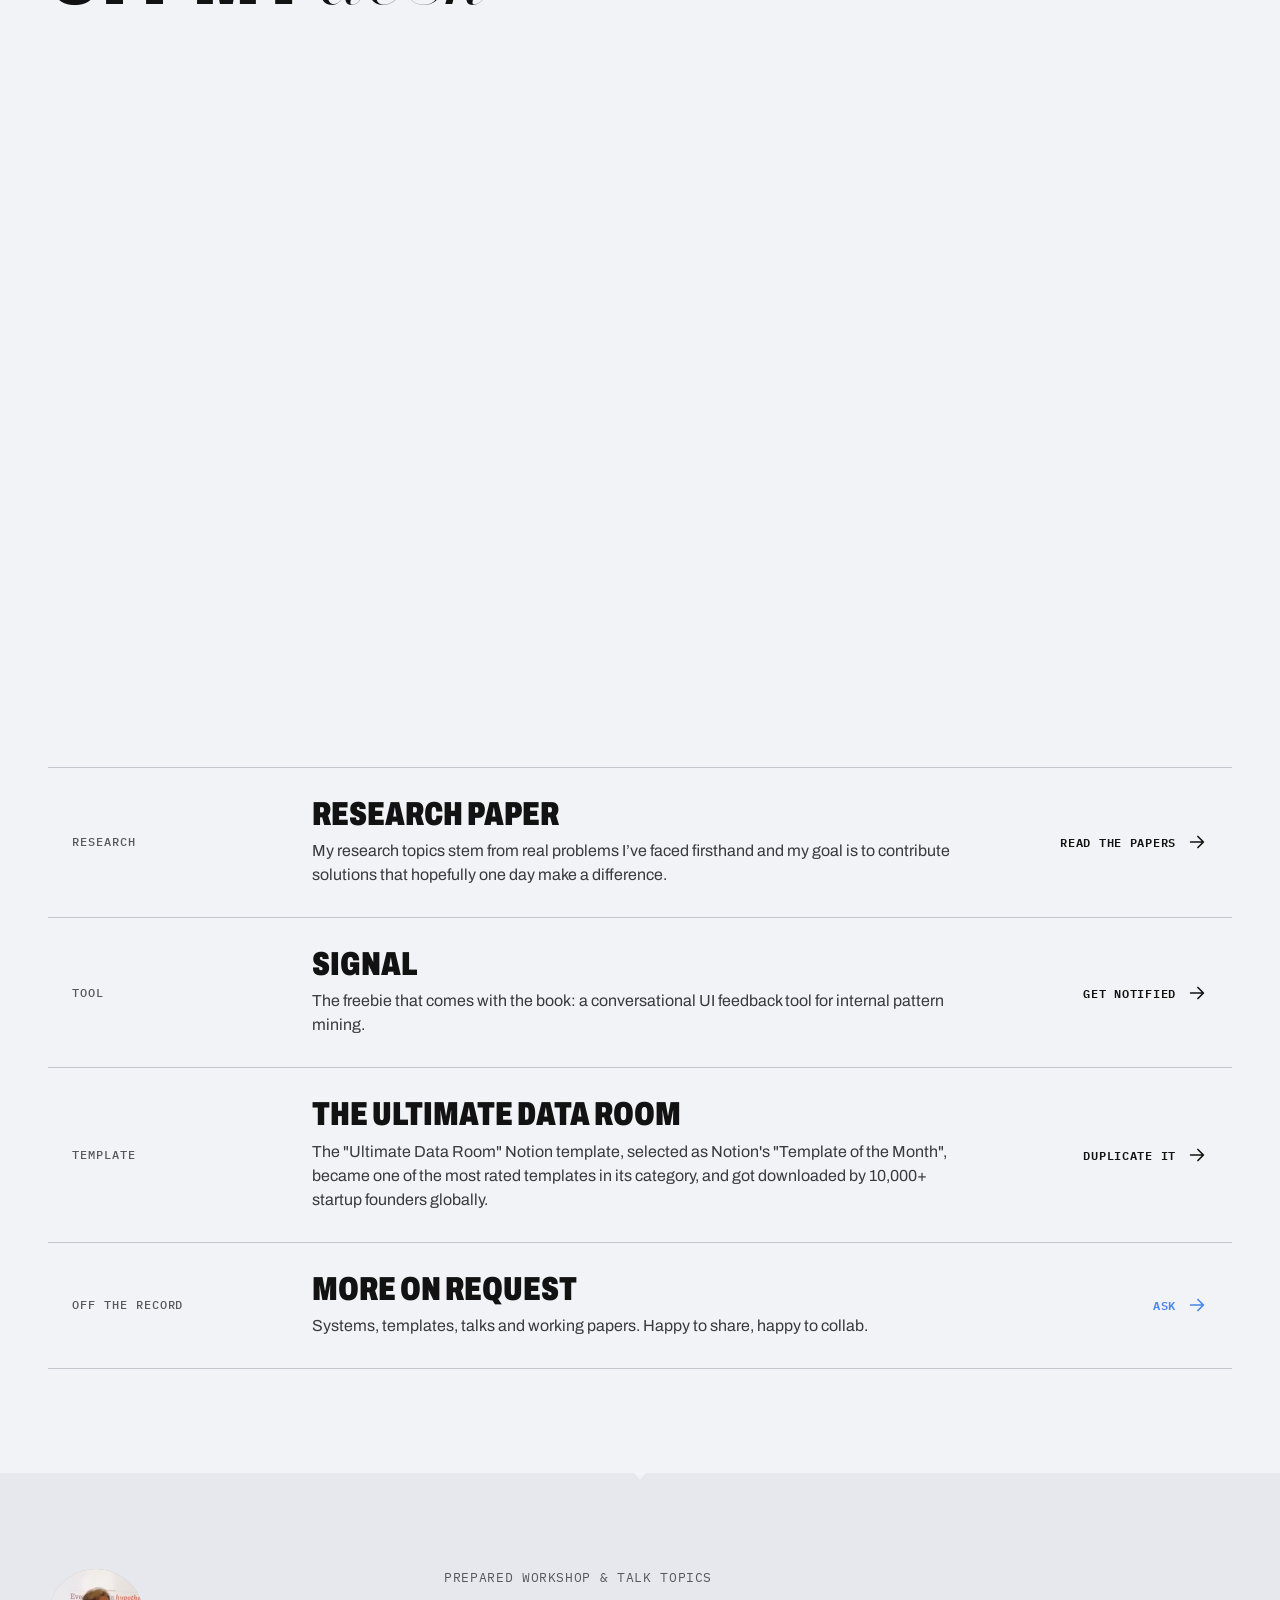
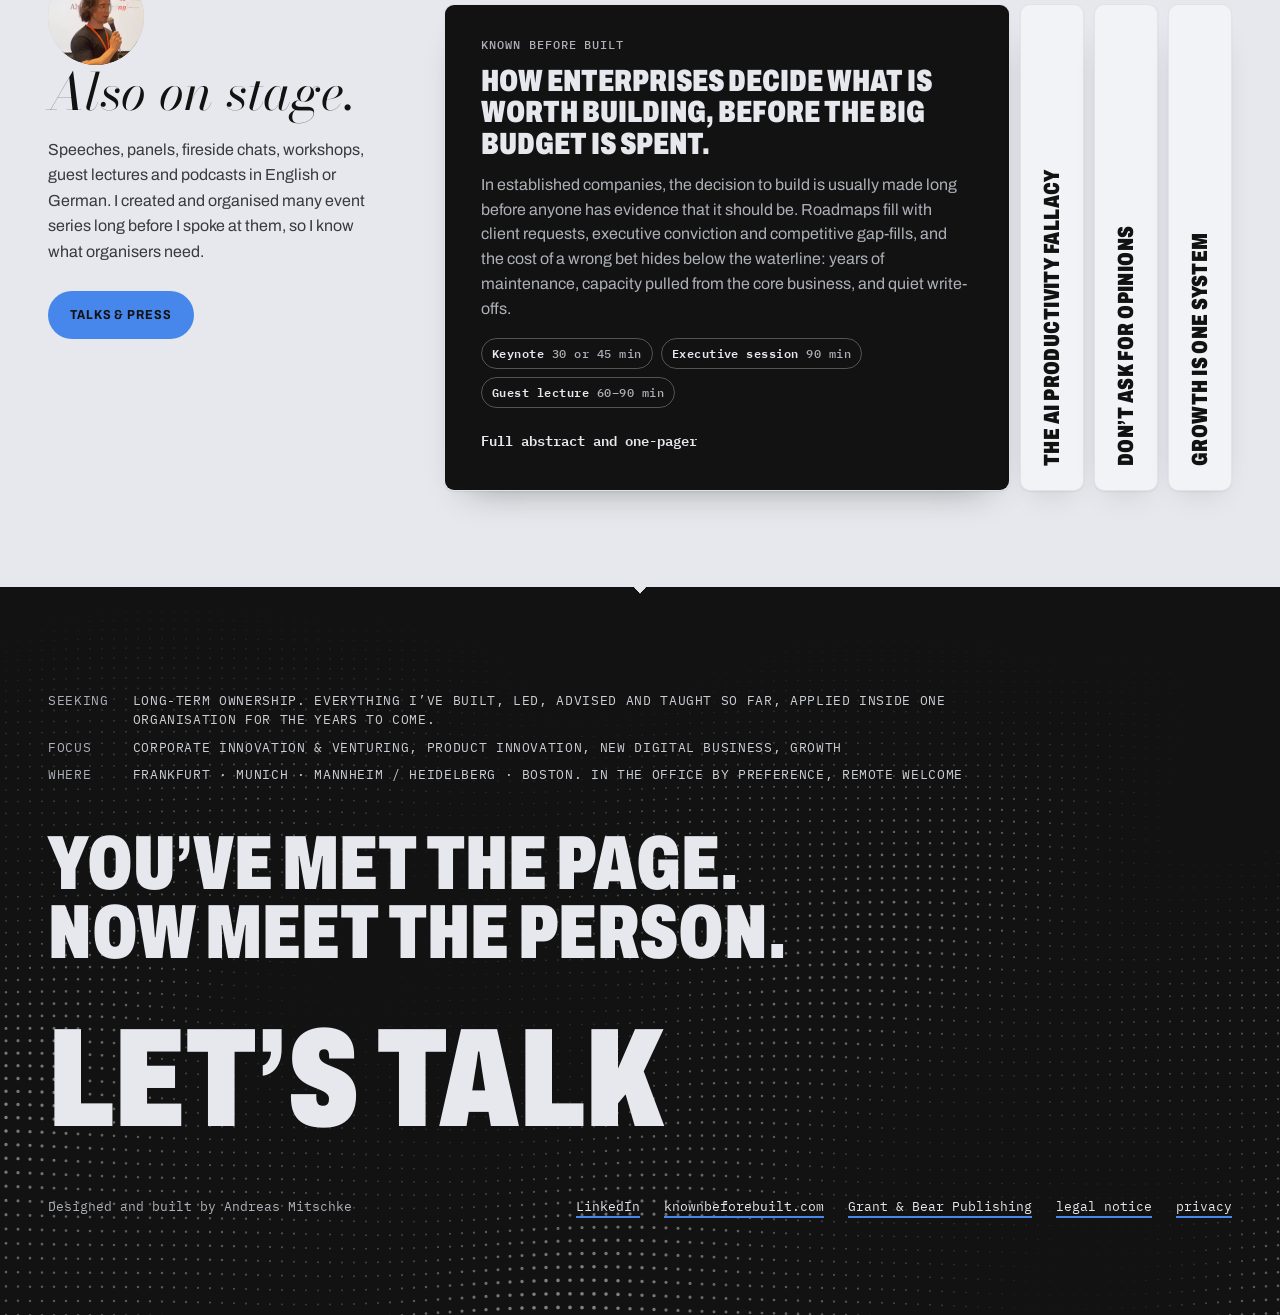
==== commit 26f94451: "Add files via upload" ====
--- a/index.html
+++ b/index.html
@@ -271,12 +271,12 @@
       <div class="jr-rv" data-src="assets/river.js"><div class="jr-gl" aria-hidden="true"></div><svg aria-hidden="true"></svg></div>
       <div class="jr-chips jr-row"><button type="button" data-g="0" class="on"><i>01</i>Where it started</button><button type="button" data-g="1"><i>02</i>The operator's side</button><button type="button" data-g="2"><i>03</i>The practice</button><button type="button" data-g="3"><i>04</i>The investor side</button><button type="button" data-g="4"><i>05</i>The teaching side</button><button type="button" data-g="5"><i>06</i>The writing side</button></div>
       <div class="jr-txt">
-        <article class="jc on" data-g="0" data-name="Where it started"><h3 class="jr-ttl">Where it started</h3><div class="jr-it"><h4>UX Design &amp; Research</h4><p><b>Every product decision starts with how real people actually use the product, not just in design.</b> Since my teens I’ve designed interfaces to get users to their goal fast, not just to look good, yet with a little visual bliss on top. It started with logos and web interfaces for esports teams and early Flash interactions, moved through browser-game UIs and ended in HCD-led web and mobile app product design, always built on real behavioral data and aimed at a business metric. Design was the foundation, growth and product became the career, and the principle never changed.</p></div><div class="jr-it"><h4>Code &amp; Builder</h4><p><b>Speaking engineering’s language from code to agile delivery, so product and growth decisions don’t get lost in translation.</b> Design was a choice, code an unwanted trial by fire. Three years of object-oriented C++ at school led to a .NET Win XP tune-up tool coded by two friends and me, and to tutoring informatics master’s students while I was still on my own non-informatics curriculum. During the blogging era I built, grew, monetised and sold blogs, custom-made WordPress themes and widgets, running these first ventures on Kanban boards, with Scrum and Extreme Programming following over the years. I’ve never worked as an engineer, but I can read and understand a codebase, build product and growth experiments, and work eye to eye with engineering.</p></div><div class="jr-it"><h4>Founder</h4><p><b>I’ve built ventures end to end, and learned most from what didn’t work.</b> It started at 15 with web design services that grew into a two-person agency collaborating with a network of external partners, followed by a travel-experience platform. The one that taught me early on was born from a pain I felt first-hand as a student, a feedback aggregator for universities and academies. The users felt the value, but it was so new that procurement had no category for it, and every approval meant dozens of policy loops in already slow-moving universities. One of my first lessons in letting the market steer, and in how institutions actually decide. When a large company signed on as a paying pilot customer after a first conversation at an event, the venture pivoted to B2B. These are just a few of the experiences that led to methods like the "Pain-Gain Balance" for value proposition optimization and positioning, which form the intrapreneurial product innovation system in my book, <em>Known Before Built</em>. My journey was anything but straight, with plenty of failures, plenty of small wins, and two exits, <a href="#contact">stories better told in person</a>.</p></div><div class="jr-pn"><button type="button" class="jr-nx" data-go="1">The operator's side<svg width="20" height="20" viewBox="0 0 24 24" aria-hidden="true"><path d="M9 5l7 7-7 7" fill="none" stroke="currentColor" stroke-width="1.6" stroke-linecap="round" stroke-linejoin="round"/></svg></button></div></article>
+        <article class="jc on" data-g="0" data-name="Where it started"><h3 class="jr-ttl">Where it started</h3><div class="jr-it"><h4>UX Design &amp; Research</h4><p><b>Every product decision starts with how real people actually use the product, not just in design.</b> Since my teens I’ve designed interfaces to get users to their goal fast, not just to look good, yet with a little visual bliss on top. It started with logos and web interfaces for esports teams and early Flash interactions, moved through browser-game UIs and ended in HCD-led web and mobile app product design, always built on real behavioral data and aimed at a business metric. Design was the foundation, growth and product became the career, and the principle never changed.</p></div><div class="jr-it"><h4>Code &amp; Builder</h4><p><b>Speaking engineering’s language from code to agile delivery, so product and growth decisions don’t get lost in translation.</b> Design was a choice, code an unwanted trial by fire. Three years of object-oriented C++ at school led to a .NET Win XP tune-up tool coded by two friends and me, and to tutoring informatics master’s students while I was still on my own non-informatics curriculum. During the blogging era I built, grew, monetised and sold blogs, custom-made WordPress themes and widgets, running these first ventures on Kanban boards, with Scrum and Extreme Programming following over the years. I’ve never worked as an engineer, but I can read and understand a codebase, build product and growth experiments, and work eye to eye with engineering.</p></div><div class="jr-it"><h4>Founder</h4><p><b>I’ve built ventures end to end, and learned most from what didn’t work.</b> It started at 15 with web design services that grew into a two-person agency collaborating with a network of external partners, followed by a travel-experience platform. The one that taught me early on was born from a pain I felt first-hand as a student, a feedback aggregator for universities and academies. The users felt the value, but it was so new that procurement had no category for it, and every approval meant dozens of policy loops in already slow-moving universities. One of my first lessons in letting the market steer, and in how institutions actually decide. When a large company signed on as a paying pilot customer after a first conversation at an event, the venture pivoted to B2B. These are just a few of the experiences that led to methods like the "Pain-Gain Balance" for value proposition optimization and positioning, which form the intrapreneurial product innovation system in my book, <em>Known Before Built</em>. My journey was anything but straight, with plenty of failures, plenty of small wins, and two exits.</p></div><div class="jr-pn"><button type="button" class="jr-nx" data-go="1">The operator's side<svg width="20" height="20" viewBox="0 0 24 24" aria-hidden="true"><path d="M9 5l7 7-7 7" fill="none" stroke="currentColor" stroke-width="1.6" stroke-linecap="round" stroke-linejoin="round"/></svg></button></div></article>
         <article class="jc" data-g="1" data-name="The operator's side"><h3 class="jr-ttl">The operator's side</h3><div class="jr-it"><h4>Growth, product &amp; marketing</h4><p><b>To me innovation, growth marketing and product is one revenue system, and I’ve built every channel in it myself.</b> My growth path began before Panda with technical SEO, experimenting with early black-hat methods and exploiting algorithm gaps to engineer organic search visibility at scale. One of those projects, scaled to over 100,000 monthly unique visitors in as early as 2010, before I sold it. That quantitative foundation evolved into full-funnel conversion rate optimisation, combining data analysis with my design background, and into organic social. As the teams and products I worked with matured toward scale, I expanded into paid acquisition, building performance marketing across paid social channels (pioneering the granular behavioral segmentation of power editor) and search. Together, these form the core of my T-shaped profile, anchored by continuous product discovery, validation and rapid experimentation.</p></div><div class="jr-pn"><button type="button" class="jr-pv" data-go="0"><svg width="20" height="20" viewBox="0 0 24 24" aria-hidden="true"><path d="M15 5l-7 7 7 7" fill="none" stroke="currentColor" stroke-width="1.6" stroke-linecap="round" stroke-linejoin="round"/></svg>Where it started</button><button type="button" class="jr-nx" data-go="2">The practice<svg width="20" height="20" viewBox="0 0 24 24" aria-hidden="true"><path d="M9 5l7 7-7 7" fill="none" stroke="currentColor" stroke-width="1.6" stroke-linecap="round" stroke-linejoin="round"/></svg></button></div></article>
         <article class="jc" data-g="2" data-name="The practice"><h3 class="jr-ttl">The practice</h3><div class="jr-it"><h4>Product & Growth Practitioner · Department Head · Strategic & Executive Advisor</h4><p><b>From doing the work to enabling others to do it themselves.</b> Hands-on innovation, product discovery and growth work, leading teams and advising executives. Partnering with enterprise, scaleup and startup leaders to embed discovery frameworks and build growth systems that scale, across B2C and B2B tech, SaaS, industrial and deep-tech sectors.</p></div><div class="jr-pn"><button type="button" class="jr-pv" data-go="1"><svg width="20" height="20" viewBox="0 0 24 24" aria-hidden="true"><path d="M15 5l-7 7 7 7" fill="none" stroke="currentColor" stroke-width="1.6" stroke-linecap="round" stroke-linejoin="round"/></svg>The operator's side</button><button type="button" class="jr-nx" data-go="3">The investor side<svg width="20" height="20" viewBox="0 0 24 24" aria-hidden="true"><path d="M9 5l7 7-7 7" fill="none" stroke="currentColor" stroke-width="1.6" stroke-linecap="round" stroke-linejoin="round"/></svg></button></div></article>
         <article class="jc" data-g="3" data-name="The investor side"><h3 class="jr-ttl">The investor side</h3><div class="jr-it"><h4>Venture</h4><p>Sourced, evaluated, and screened proprietary deal-flow of over 3,000 startups and matched the strongest ventures to funds in my network. Connected 15, of which all raised follow-on rounds. About three years for four funds across Europe, New York, and Silicon Valley, after a VC fellowship in New York. Accepted to VC Lab 2023.</p></div><div class="jr-it"><h4>Advisor</h4><p>And I stay on after the investment. Almost a dozen advisory seats so far, around half a dozen active right now, on growth and product, through 500 Global, Loyal VC and inbound referrals.</p></div><div class="jr-pn"><button type="button" class="jr-pv" data-go="2"><svg width="20" height="20" viewBox="0 0 24 24" aria-hidden="true"><path d="M15 5l-7 7 7 7" fill="none" stroke="currentColor" stroke-width="1.6" stroke-linecap="round" stroke-linejoin="round"/></svg>The practice</button><button type="button" class="jr-nx" data-go="4">The teaching side<svg width="20" height="20" viewBox="0 0 24 24" aria-hidden="true"><path d="M9 5l7 7-7 7" fill="none" stroke="currentColor" stroke-width="1.6" stroke-linecap="round" stroke-linejoin="round"/></svg></button></div></article>
         <article class="jc" data-g="4" data-name="The teaching side"><h3 class="jr-ttl">The teaching side</h3><div class="jr-it"><h4>Startup coach</h4><p>I’ve coached 20+ founding teams to test their ideas against real-world evidence, in Mannheim’s startup centres and beyond. Lean Startup, Knapp’s Design Sprint, Osterwalder’s Business Model and Value Proposition Canvas, Design Thinking. All useful tools, and all turn into innovation theatre unless you also teach people to get out of the building.</p></div><div class="jr-it"><h4>University lecturer</h4><p>I teach professionals and students methods they can apply without me in the room. Entrepreneurship and innovation at universities in Mannheim, plus guest lectures on growth in Heidelberg and Karlsruhe.</p></div><div class="jr-pn"><button type="button" class="jr-pv" data-go="3"><svg width="20" height="20" viewBox="0 0 24 24" aria-hidden="true"><path d="M15 5l-7 7 7 7" fill="none" stroke="currentColor" stroke-width="1.6" stroke-linecap="round" stroke-linejoin="round"/></svg>The investor side</button><button type="button" class="jr-nx" data-go="5">The writing side<svg width="20" height="20" viewBox="0 0 24 24" aria-hidden="true"><path d="M9 5l7 7-7 7" fill="none" stroke="currentColor" stroke-width="1.6" stroke-linecap="round" stroke-linejoin="round"/></svg></button></div></article>
-        <article class="jc" data-g="5" data-name="The writing side"><h3 class="jr-ttl">The writing side</h3><div class="jr-it"><h4>Researcher</h4><p>Independent research, currently on why academic entrepreneurship education rarely produces entrepreneurs or has any measurable longitudinal impact on venture creation or outcome, and finding systems to change that.</p></div><div class="jr-it"><h4>Author</h4><p><b>Nearly two decades of hard-won lessons, written down so others get the value without paying the same price.</b> I wrote, designed and typeset <em>Known Before Built</em> myself, from 0 to 1. Research and writing weren’t new to me, I’ve been writing content since the blogging era as mentioned above. Making a book was something else entirely. It came with a crash course in everything a book needs beyond the words, from print production to typography, and I stumbled over more tripwires than I can count. I wrote it to share what I’d learned about corporate innovation, and writing a 300-page book that teaches without me in the room taught me more than I expected.</p><div class="jr-cta"><a href="#releases-start" data-ref="fxRef" data-fx="mag" class="pbtn pb-outline pb-sm"><span class="pb-fill" aria-hidden="true"></span><span class="pb-label">Learn more about the book</span></a></div></div><div class="jr-pn"><button type="button" class="jr-pv" data-go="4"><svg width="20" height="20" viewBox="0 0 24 24" aria-hidden="true"><path d="M15 5l-7 7 7 7" fill="none" stroke="currentColor" stroke-width="1.6" stroke-linecap="round" stroke-linejoin="round"/></svg>The teaching side</button></div></article>
+        <article class="jc" data-g="5" data-name="The writing side"><h3 class="jr-ttl">The writing side</h3><div class="jr-it"><h4>Researcher</h4><p>Independent research, currently on why academic entrepreneurship education rarely produces entrepreneurs or has any measurable longitudinal impact on venture creation or outcome, and finding systems to change that.</p></div><div class="jr-it"><h4>Author</h4><p><b>Nearly two decades of hard-won lessons, written down so others get the value without paying the same price.</b> I wrote, designed and typeset <em>Known Before Built</em> myself, from 0 to 1. Research and writing weren’t new to me, I’ve been writing content since the blogging era as mentioned above. Making a book was something else entirely. It came with a crash course in everything a book needs beyond the words, from print production to typography, and I stumbled over more tripwires than I can count. I wrote it to share what I’d learned about corporate innovation, and writing a 300-page book that teaches without me in the room taught me more than I expected.</p><div class="jr-cta"><a href="#releases-start" class="jr-book">Read more about the book<span class="jr-book-w"> in the “Off my desk” section</span></a></div></div><div class="jr-pn"><button type="button" class="jr-pv" data-go="4"><svg width="20" height="20" viewBox="0 0 24 24" aria-hidden="true"><path d="M15 5l-7 7 7 7" fill="none" stroke="currentColor" stroke-width="1.6" stroke-linecap="round" stroke-linejoin="round"/></svg>The teaching side</button></div></article>
       </div>
     </div>
     <div class="jr-bar" aria-label="Chapters"><div class="jr-bar-in"><button type="button" class="jr-mini" aria-label="Back to the river"></button><div class="jr-chips"><button type="button" data-g="0" class="on"><i>01</i>Where it started</button><button type="button" data-g="1"><i>02</i>The operator's side</button><button type="button" data-g="2"><i>03</i>The practice</button><button type="button" data-g="3"><i>04</i>The investor side</button><button type="button" data-g="4"><i>05</i>The teaching side</button><button type="button" data-g="5"><i>06</i>The writing side</button></div></div></div>
@@ -388,13 +388,9 @@
   <section id="talks" class="section-rule">
     <div class="talks-inner">
       <div class="split-aside">
-        <div class="talks-id">
-          <div class="portrait-wrap" data-ref="fxRef" data-fx="magfar" data-fx-k="0.3" data-fx-t="1.3"><img class="portrait" src="assets/andreas-mitschke-portrait-circle.jpg" width="96" height="96" alt="Andreas Mitschke" loading="lazy" decoding="async"><video class="portrait-vid" muted playsinline preload="none" disablepictureinpicture aria-hidden="true" tabindex="-1"><source src="assets/andreas-mitschke-stage.mp4" type="video/mp4"><source src="assets/andreas-mitschke-stage.webm" type="video/webm"></video><span class="portrait-ring" aria-hidden="true"></span></div>
-          <span class="kicker-accent" data-fx-follow="0.7">Speaking Availability</span>
-        </div>
-        <span class="aside-title">Also on stage.</span>
+        <div class="talks-head"><div class="portrait-wrap"><img class="portrait" src="assets/andreas-mitschke-portrait-circle.jpg" width="96" height="96" alt="Andreas Mitschke" loading="lazy" decoding="async"><video class="portrait-vid" muted playsinline preload="none" disablepictureinpicture aria-hidden="true" tabindex="-1"><source src="assets/andreas-mitschke-stage.mp4" type="video/mp4"><source src="assets/andreas-mitschke-stage.webm" type="video/webm"></video></div><span class="aside-title">Also on stage.</span></div>
         <p class="talks-intro">Speeches, panels, fireside chats, workshops, guest lectures and podcasts in English or German. I created and organised many event series long before I spoke at them, so I know what organisers need.</p>
-        <div class="btn-group"><a href="https://knownbeforebuilt.com/talks-press" data-ref="fxRef" data-fx="magfar" class="pbtn pb-orange"><span class="pb-fill" aria-hidden="true"></span><span class="pb-label">Talks & Press</span></a></div>
+        <div class="btn-group"><a href="https://knownbeforebuilt.com/talks-press" data-ref="fxRef" data-fx="mag" class="pbtn pb-orange"><span class="pb-fill" aria-hidden="true"></span><span class="pb-label">Talks & Press</span></a></div>
       </div>
       <div class="split-list">
         <span class="section-kicker talks-label">Prepared Workshop & Talk Topics</span>
--- a/assets/site.css
+++ b/assets/site.css
@@ -105,11 +105,17 @@
 .memo-paper::after{content:"";position:absolute;inset:0;pointer-events:none;
   background:radial-gradient(55% 50% at 22% 30%,rgba(61,127,232,.07),transparent 70%)}
 .memo-canvas{position:absolute;inset:0;width:100%;height:100%;display:block;color:var(--accent);--wave:61,127,232;--wave-k:1.25}
-/* portrait: cut-out standing on the hero's bottom edge; colour fades in as it scrolls fully into view.
+/* portrait: the photo with its own background in a 4:5 card, its foot level with the button's foot.
    Its width on narrower screens is set by initPortraitFit (site.js). */
 .hero-portrait{position:absolute;margin:0;z-index:0}
-.hero-portrait img{display:block;width:100%;height:auto}
-.hp-cutb{right:var(--gutter);bottom:0;width:480px}
+.hp-cutb{right:var(--gutter);bottom:40px;width:400px;aspect-ratio:4/5;border-radius:22px;overflow:hidden;background:#D3BBAF;
+  /* three soft layers tinted with the page's blue-grey: contact, lift, ambient; plus a hairline edge */
+  box-shadow:0 0 0 1px rgba(30,45,80,.06),0 2px 3px -1px rgba(30,45,80,.14),0 14px 28px -10px rgba(30,45,80,.22),0 34px 64px -18px rgba(30,45,80,.30)}
+.hp-cutb img{position:absolute;inset:0;display:block;width:100%;height:100%;object-fit:cover;object-position:50% 30%}
+/* a faint light rim along the top edge */
+.hp-cutb::after{content:"";position:absolute;inset:0;border-radius:inherit;pointer-events:none;box-shadow:inset 0 1px 0 rgba(255,255,255,.35),inset 0 0 0 1px rgba(255,255,255,.08)}
+/* the hero sits above the next section, so the card's shadow falls over the section line instead of stopping at it */
+#top{z-index:2}
 /* the portrait comes in out of a soft blur once the headline has risen: a CSS animation, so it is hidden from the first paint.
    When it starts below the screen (phones), initPortraitReveal swaps the animation for a reveal on scroll (.hp-rv, .hp-in). */
 @keyframes hp-in{from{opacity:0;filter:blur(18px);transform:translateY(16px) scale(1.025)}to{opacity:1;filter:blur(0);transform:none}}
@@ -117,14 +123,9 @@
 .hp-cutb.hp-rv{animation:none;opacity:0;filter:blur(18px);transform:translateY(16px) scale(1.025);
   transition:opacity .9s ease,filter 1.2s cubic-bezier(.2,.7,.2,1),transform 1.3s cubic-bezier(.2,.7,.2,1)}
 .hp-cutb.hp-rv.hp-in{opacity:1;filter:blur(0);transform:none}
-/* the river's light behind the head: soft, centred a little below the face, slowly changing shape */
-.hp-cutb::before{content:"";position:absolute;left:-14%;right:-14%;top:16%;height:78%;z-index:-1;pointer-events:none;
-  background:radial-gradient(closest-side,rgba(95,230,247,.15),rgba(61,127,232,.06) 55%,transparent);
-  transform-origin:50% 60%;animation:hp-glow 26s ease-in-out infinite alternate}
-@keyframes hp-glow{0%{transform:none}33%{transform:translate(-3%,2%) rotate(5deg) scale(1.08,.93)}66%{transform:translate(2%,-1%) rotate(-4deg) scale(.94,1.07)}100%{transform:translate(-1%,3%) rotate(2deg) scale(1.05,.97)}}
 @media (prefers-reduced-motion:reduce){.hp-cutb.hp-rv{filter:none;transform:none;transition:opacity .3s ease}}
 /* stacked below the text when side by side would not fit (class set by initPortraitFit) */
-.hp-stack .hp-cutb{position:relative;right:auto;bottom:auto;order:10;width:min(72%,460px);margin:24px 0 -78px auto}
+.hp-stack .hp-cutb{position:relative;right:auto;bottom:auto;order:10;width:min(100%,400px) !important;margin:16px 0 0}
 
 /* ---- 6 Journey ---- */
 .path{position:relative;background:var(--paper-2);border-top:2px solid var(--ink);--p:0}
@@ -330,7 +331,7 @@
   #top{padding-top:28px;padding-bottom:64px;gap:24px}
   .hl{font-size:17.2vw;margin-top:-6px}
   #top p{font-size:16px}
-  .hp-cutb{position:relative;right:auto;bottom:auto;order:10;width:72%;margin:0 0 -64px auto}
+  .hp-cutb{position:relative;right:auto;bottom:auto;order:10;width:100%;margin:8px 0 0;border-radius:18px}
 
   /* sections */
   section > div:is(.path-inner,.split-inner,.talks-inner),section > div:is(.contact-inner,.releases-inner){padding-top:64px;padding-bottom:64px}
@@ -520,9 +521,20 @@
   .rlA.has-ink .rA:not(.is-ink){filter:blur(1.2px);opacity:.65}
 }
 @media (max-width:760px){.rA{grid-template-columns:1fr;padding:24px 4px}.rA-cta{margin-top:6px}}
-/* trial: the heavy black section lines become hairlines, to match the softer glass and blur language */
-.path,.section-rule,.releases{border-top:1px solid rgba(18,18,18,.14)}
-.pgrp-side{border-top:1px solid rgba(18,18,18,.14)}
+/* section breaks: a small V notch, centred (12px wide, 7px deep).
+   Hero to journey share a background: a hairline that dips into the V.
+   Elsewhere the background changes, so there is no line: the section above reaches down into the next as the same V,
+   drawn in its colour as two half-triangles at the top of the section below. */
+.path,.section-rule,.releases,.contact{border-top:0;background-repeat:no-repeat}
+.path{background-image:linear-gradient(rgba(18,18,18,.14),rgba(18,18,18,.14)),linear-gradient(rgba(18,18,18,.14),rgba(18,18,18,.14)),
+    url("data:image/svg+xml,%3Csvg xmlns='http://www.w3.org/2000/svg' width='14' height='9'%3E%3Cpath d='M0 .5 H1 L7 7.5 L13 .5 H14' fill='none' stroke='rgba(18,18,18,.3)' stroke-width='1'/%3E%3C/svg%3E");
+  background-size:calc(50% - 6px) 1px,calc(50% - 6px) 1px,14px 9px;background-position:0 0,100% 0,50% 0}
+#beliefs,#releases,#talks,#contact{--nv:var(--paper-2);
+  background-image:linear-gradient(to bottom left,var(--nv) 49%,transparent 51%),linear-gradient(to bottom right,var(--nv) 49%,transparent 51%);
+  background-size:6px 7px,6px 7px;background-position:calc(50% - 3px) 0,calc(50% + 3px) 0}
+#releases,#contact{--nv:var(--paper)}
+/* Side quests: no line above; the white space separates it */
+.pgrp-side{border-top:0}
 .side{border-top:1px solid rgba(18,18,18,.22)}
 /* the book's hint gets a small turning book in front of it, in the same grey and with the same sense of weight as the
    card shuffle under the principles: it rests, turns to one side, settles a hair past, rests, turns back, then gathers itself and spins once all the way round */
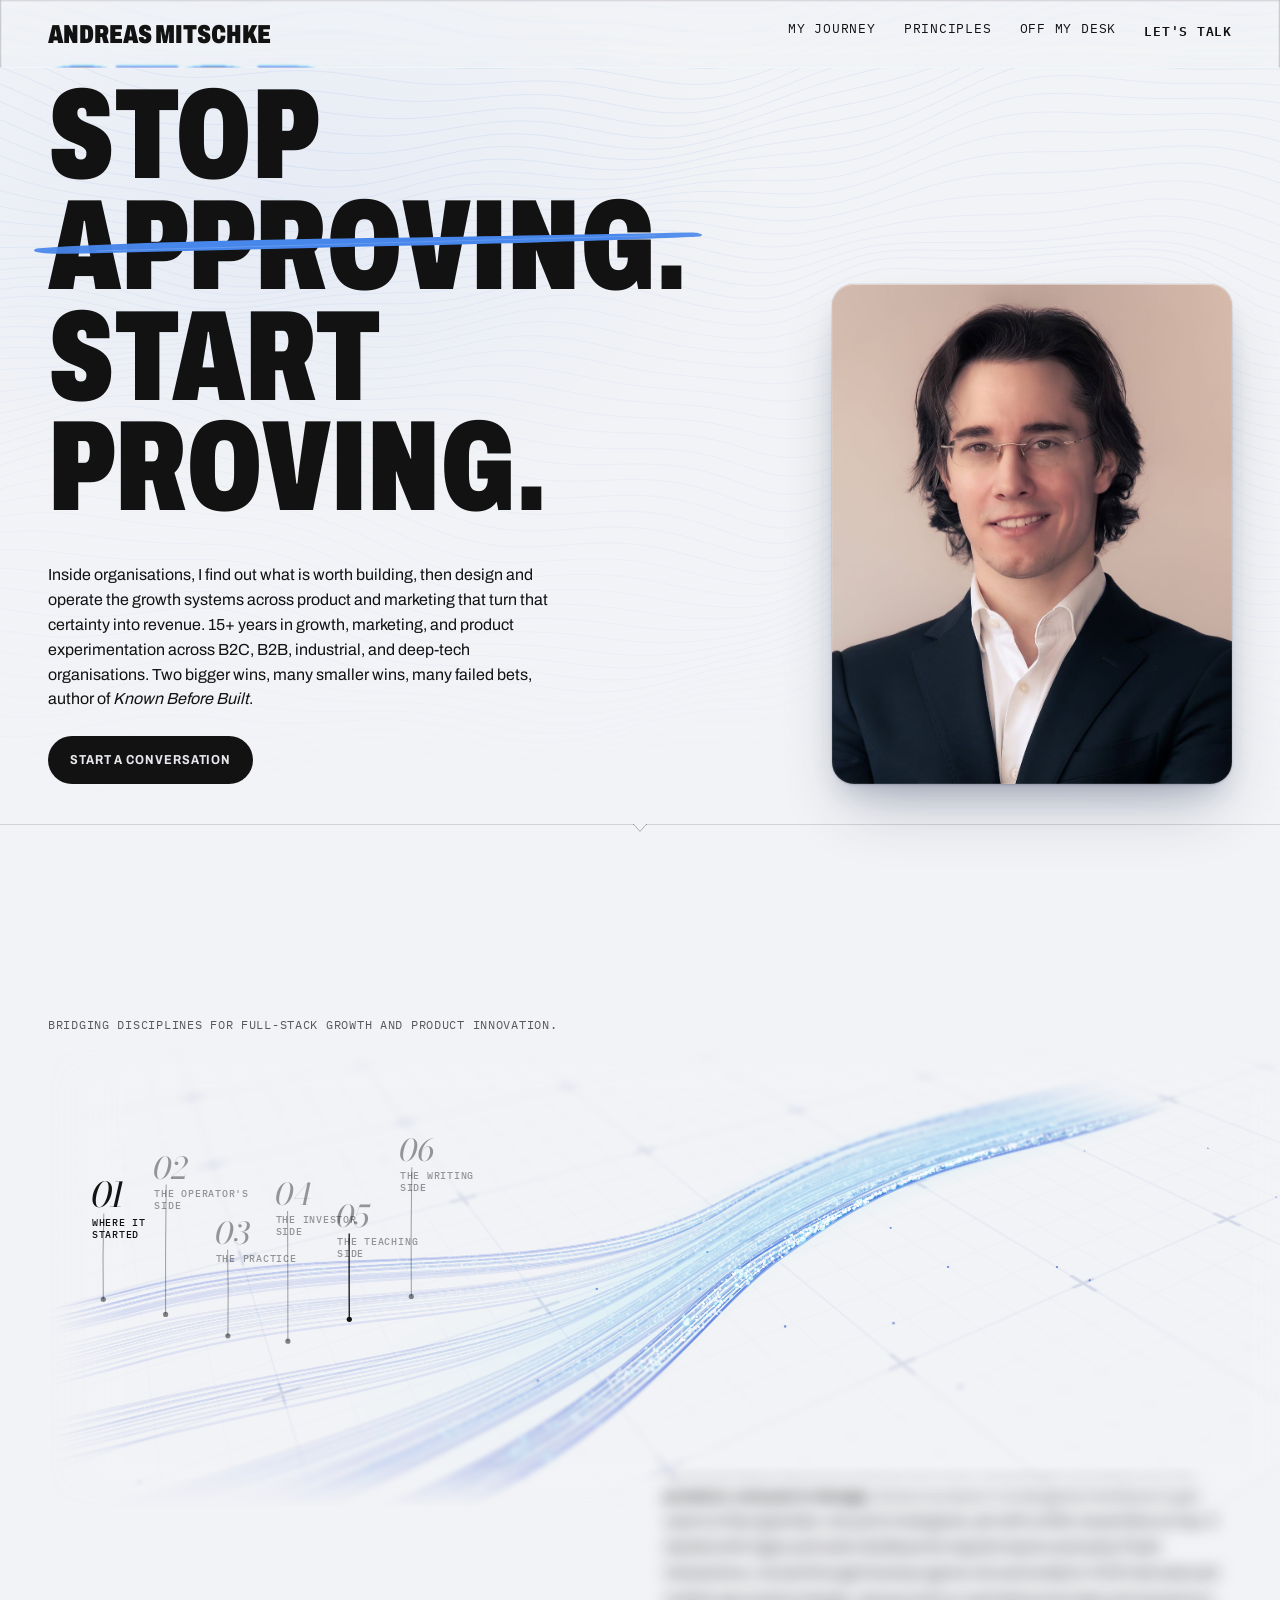
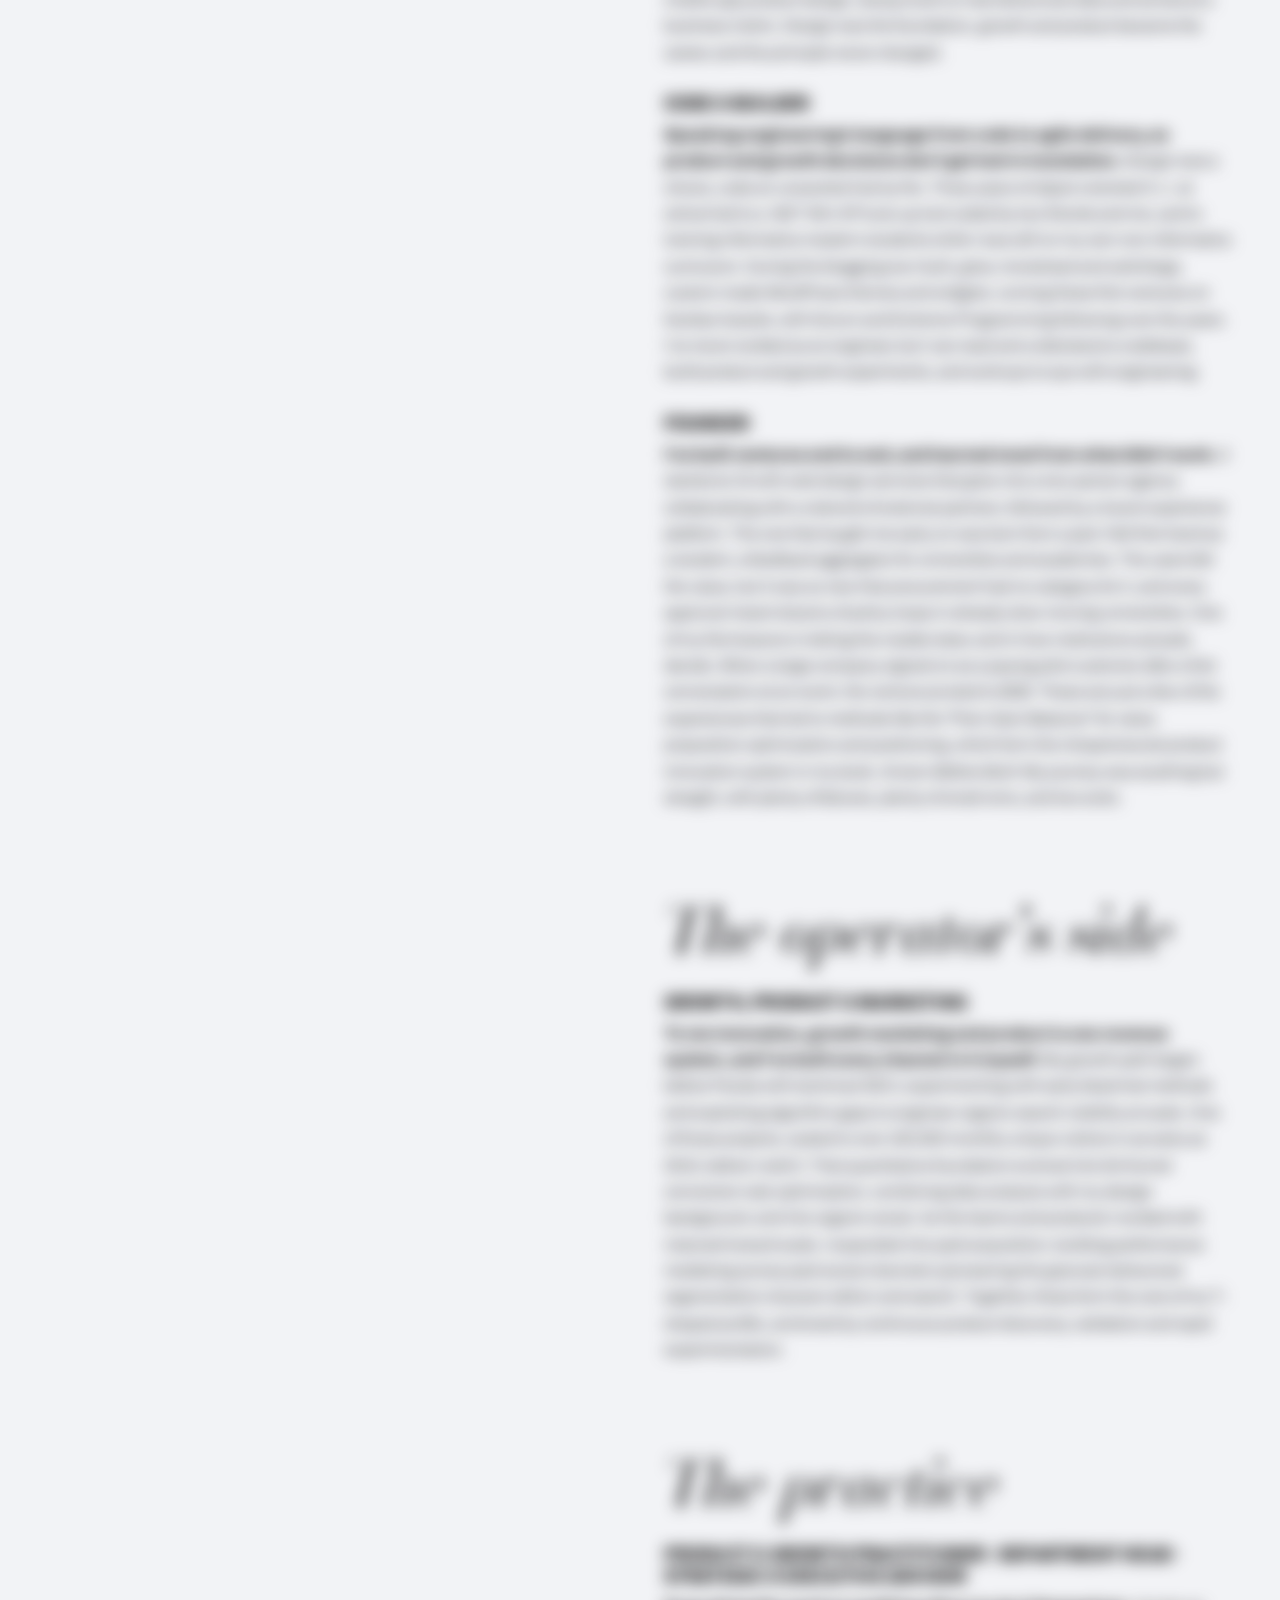
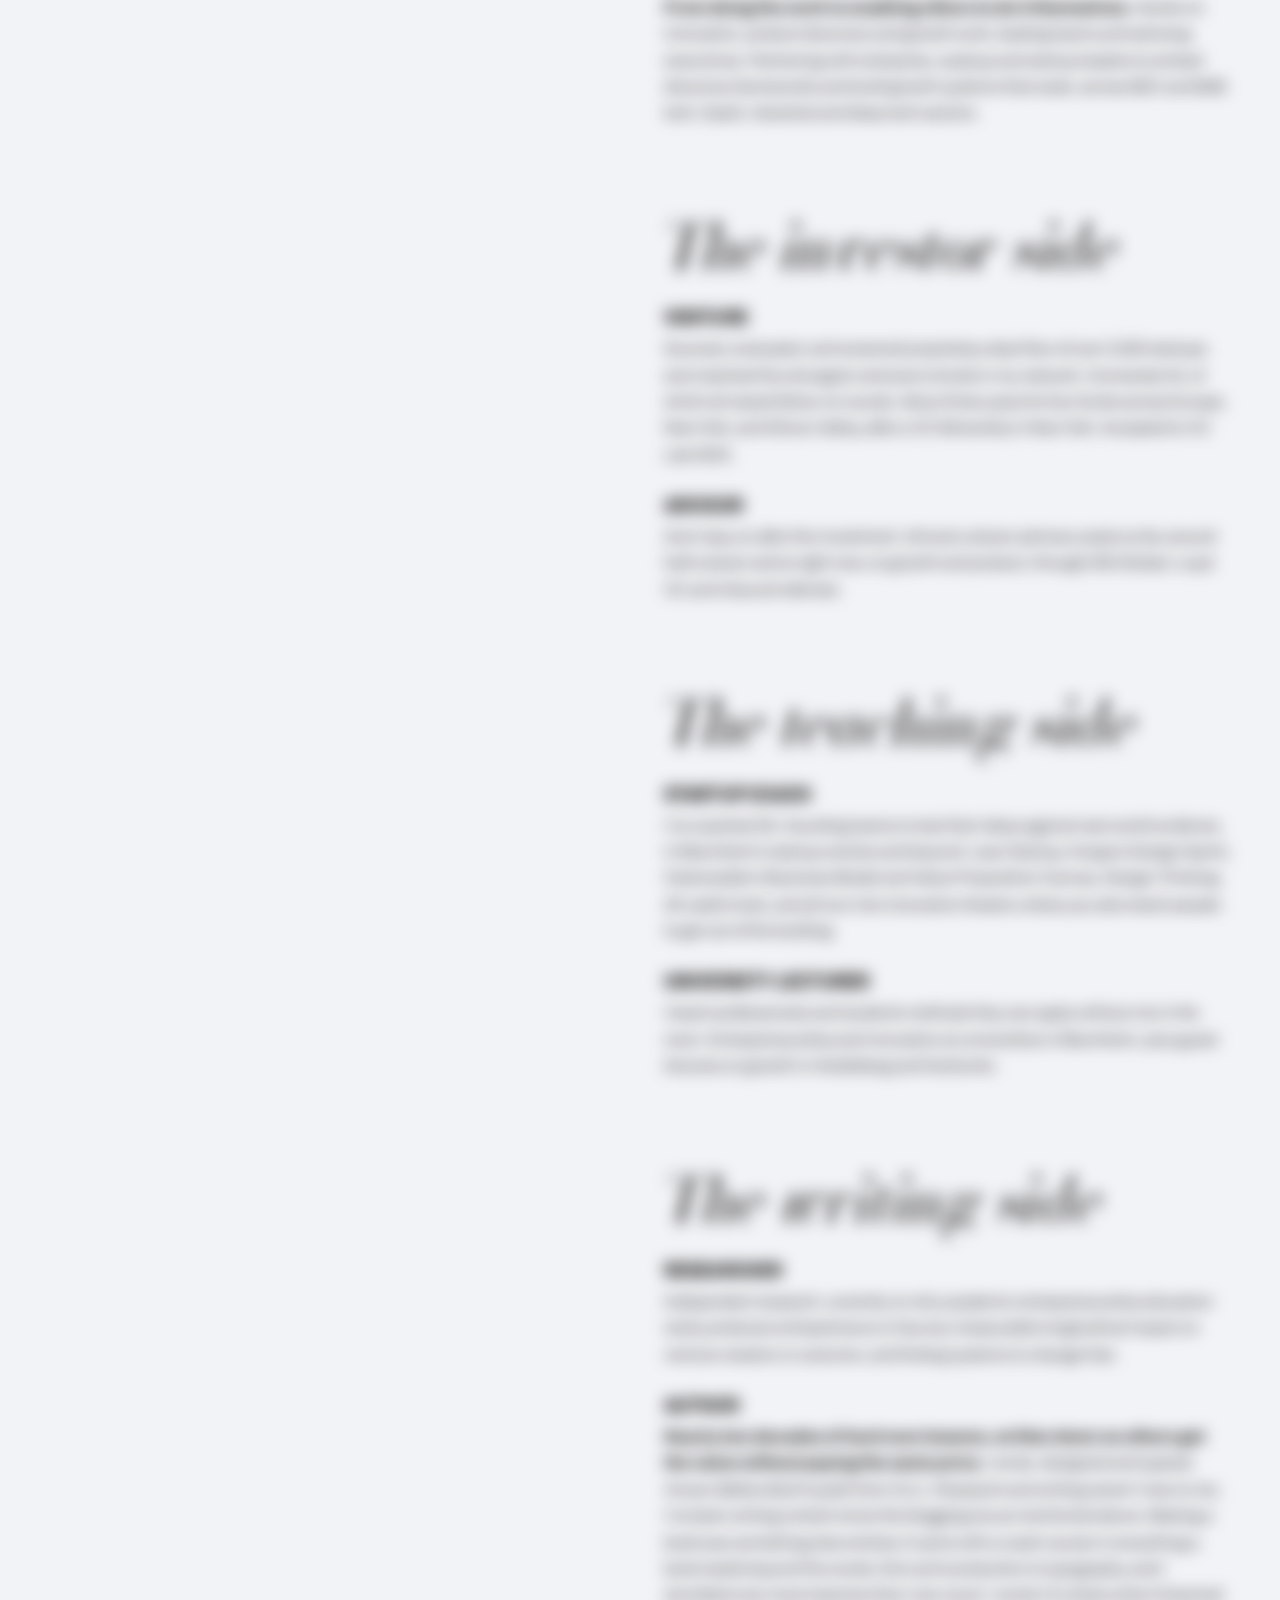
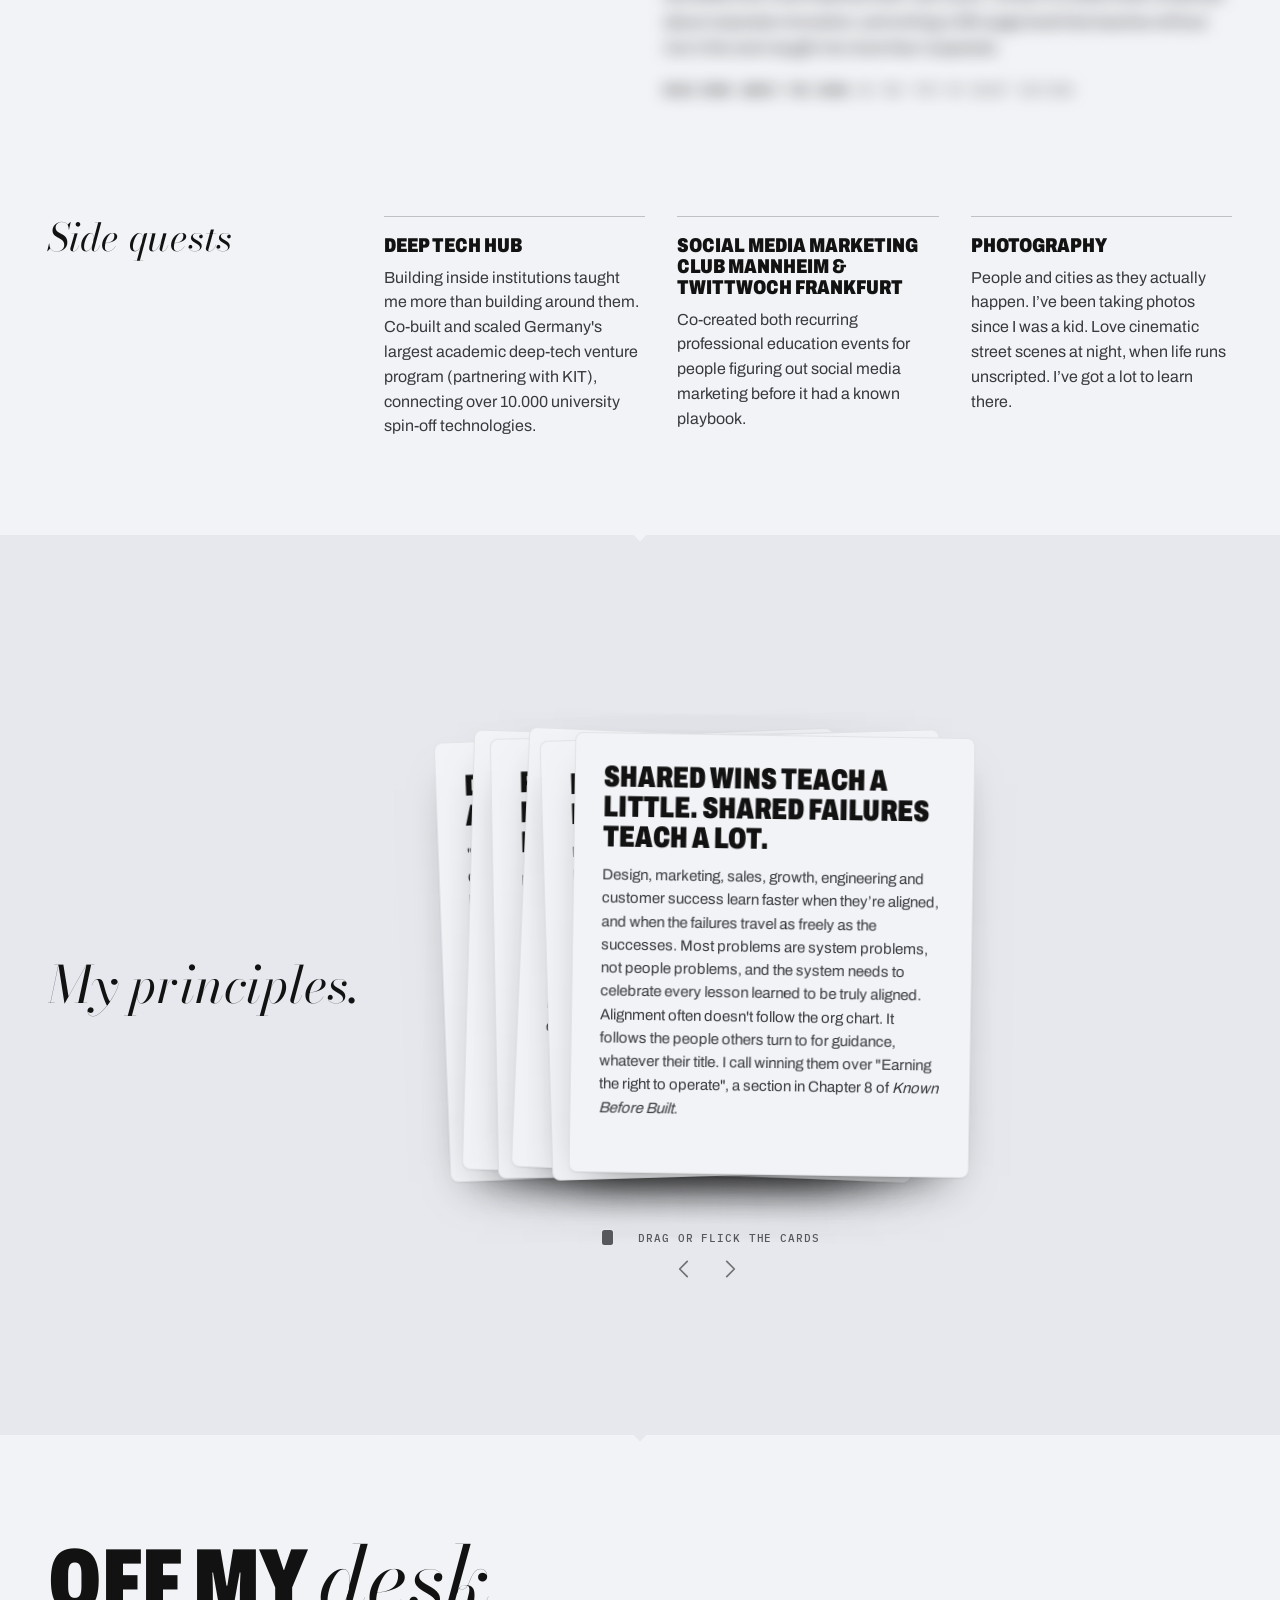
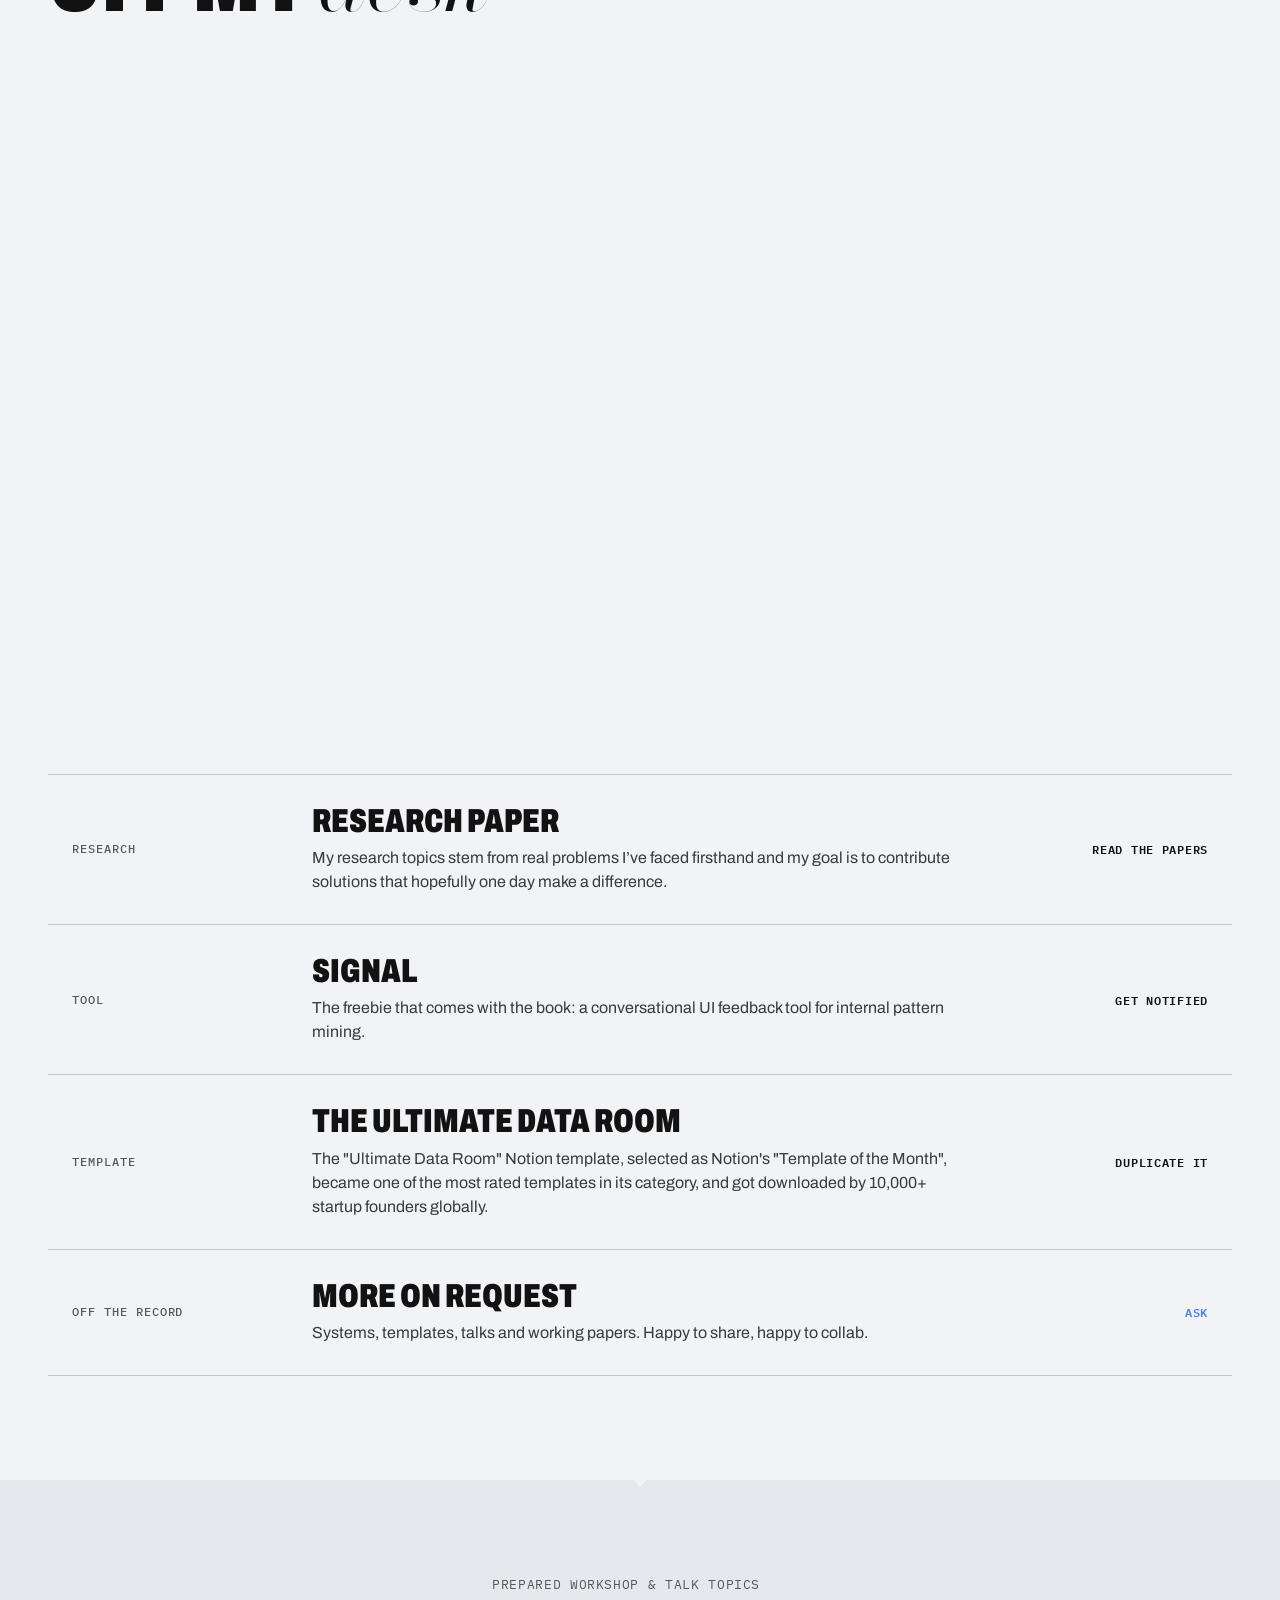
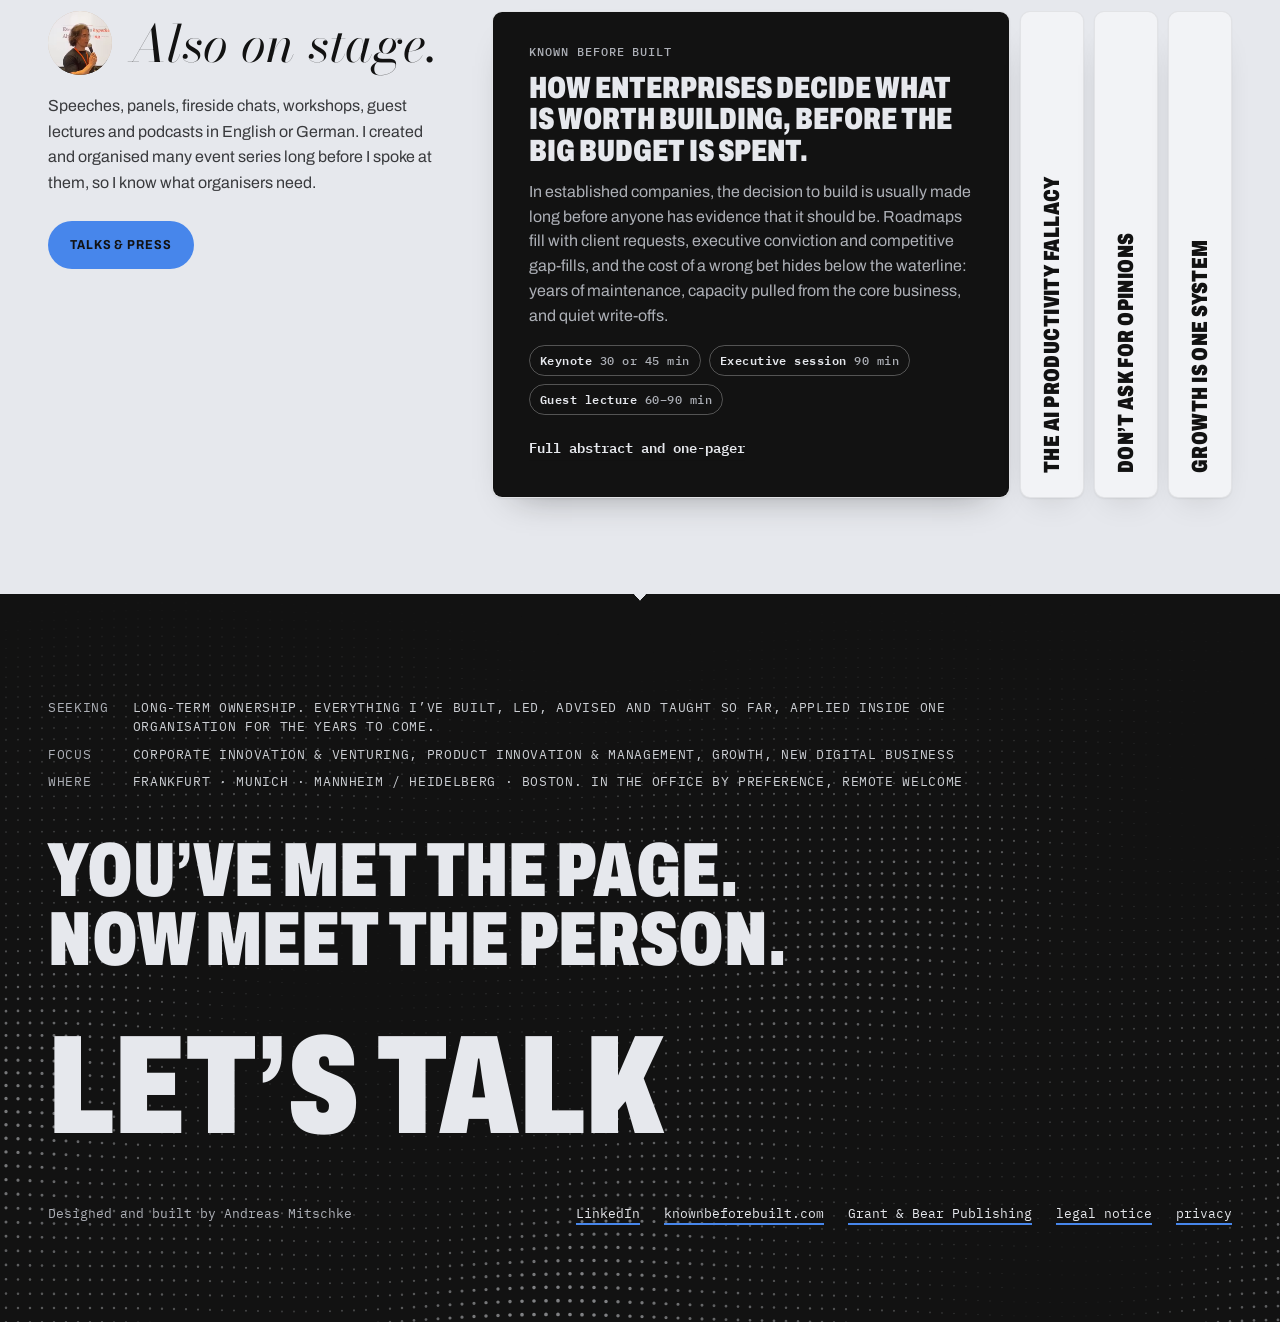
==== commit aadf7500: "Add files via upload" ====
--- a/index.html
+++ b/index.html
@@ -443,7 +443,7 @@
   <section id="contact" class="contact">
     <canvas class="dotfield" aria-hidden="true"></canvas>
     <div class="contact-inner">
-      <dl class="contact-spec" aria-label="What I am looking for"><dt>Seeking</dt><dd>Long-term ownership. Everything I’ve built, led, advised and taught so far, applied inside one organisation for the years to come.</dd><dt>Focus</dt><dd>Corporate innovation &amp; venturing, product innovation, new digital business, growth</dd><dt>Where</dt><dd>Frankfurt · Munich · Mannheim / Heidelberg · Boston. In the office by preference, remote welcome</dd><!--<dt>Start</dt><dd>At short notice</dd>--></dl>
+      <dl class="contact-spec" aria-label="What I am looking for"><dt>Seeking</dt><dd>Long-term ownership. Everything I’ve built, led, advised and taught so far, applied inside one organisation for the years to come.</dd><dt>Focus</dt><dd>Corporate innovation &amp; venturing, product innovation &amp; management, growth, new digital business</dd><dt>Where</dt><dd>Frankfurt · Munich · Mannheim / Heidelberg · Boston. In the office by preference, remote welcome</dd><!--<dt>Start</dt><dd>At short notice</dd>--></dl>
       <h2 class="contact-title">You’ve met the page.<br class="ct-br"> Now meet the person.</h2>
       <a href="mailto:andreas@andreasmitschke.com" data-ref="fxRef" data-fx="big" class="talkbig" aria-label="Let’s talk email Andreas"><span class="tb-base">Let’s talk</span><span class="tb-fill" aria-hidden="true">Let’s talk</span></a>
       <div class="footer-row">
--- a/assets/site.css
+++ b/assets/site.css
@@ -234,7 +234,10 @@
 
 /* ---- 9 Talks ---- */
 .talks-inner{max-width:1280px;width:100%;box-sizing:border-box;margin:0 auto;padding:96px var(--gutter);display:flex;flex-wrap:wrap;gap:40px 56px}
-.talks-label{display:block;padding-bottom:18px}
+.talks-label{display:block;padding-bottom:18px;line-height:17px}
+/* side by side (wide screens): the left part starts level with the top of the topic cards, not with the label above them.
+   35px = the label (17px) plus its 18px gap; the circle reaches .12em above the heading, so that is added too */
+@media (min-width:1000px){#talks .split-aside{margin-top:calc(35px + .12 * clamp(38px, 4vw, 56px))}}
 .talks-intro{margin:0;font-size:16px;line-height:1.6;color:var(--body)}
 #talks .split-list{align-self:flex-start}
 #talks .btn-group{margin-top:8px}
@@ -245,14 +248,17 @@
 a.trow,a.trow:hover{color:inherit;text-decoration:none}
 a.trow:focus-visible{outline:2px solid var(--accent);outline-offset:4px}
 /* round portrait with the looping stage video */
-.talks-id{display:flex;align-items:center;gap:22px;margin:0 0 6px 8px}
+/* the talks heading: the round portrait inline, left of "Also on stage.", level with its first line; one line, never wrapping */
+.talks-head{display:flex;align-items:flex-start;gap:18px}
+.talks-head .aside-title{white-space:nowrap}
+#talks .split-aside{flex:0 0 auto;width:min-content;max-width:100%}
+/* the circle is 1.25x the font size, centred on the middle of the capitals (between cap top and baseline) */
+.talks-head .portrait-wrap{width:1.25em;height:1.25em;flex:none;font-size:clamp(38px, 4vw, 56px);margin-top:-.12em}
 .portrait-wrap{position:relative;flex:0 0 auto;width:96px;height:96px}
 .portrait{display:block;width:100%;height:100%;border-radius:50%;object-fit:cover;background:#D6C8BA;transition:transform .9s var(--ease-out)}
-.portrait-ring{position:absolute;inset:-7px;border-radius:50%;border:1.5px dashed var(--accent);opacity:0;transform:rotate(-40deg) scale(.96);transition:opacity .35s var(--ease-out),transform 1.1s var(--ease-out);pointer-events:none}
 .portrait-vid{position:absolute;inset:0;width:100%;height:100%;border-radius:50%;object-fit:cover;opacity:0;pointer-events:none;transition:opacity 1.3s cubic-bezier(.45,0,.55,1),transform .9s var(--ease-out)}
 .portrait-wrap.vid-on .portrait-vid{opacity:1}
 .portrait-wrap:hover .portrait,.portrait-wrap:hover .portrait-vid{transform:scale(1.04) rotate(-2deg)}
-.portrait-wrap:hover .portrait-ring{opacity:1;transform:rotate(50deg) scale(1)}
 
 /* ---- 10 Contact + footer ---- */
 .contact{position:relative;overflow:hidden;background:var(--ink);color:var(--paper);flex-grow:1;box-sizing:border-box}
@@ -348,8 +354,9 @@
   .rrow > span:first-child{flex-basis:100%}
   #talks .rrow{grid-template-columns:minmax(0,1fr)}
   #talks .rrow > span:last-child{grid-column:1;grid-row:auto;margin-top:4px}
-  .talks-id{margin-left:0;gap:18px}
-  .portrait-wrap{width:80px;height:80px}
+  .talks-head{gap:14px}
+  #talks .split-aside{width:auto}
+  .talks-head .portrait-wrap{font-size:clamp(34px, 10vw, 44px)}
   #contact{min-height:0}
   #contact > div{padding-top:72px;padding-bottom:72px;gap:28px}
   #contact h2{font-size:clamp(40px,11.5vw,56px)}
@@ -511,8 +518,8 @@
 .rA-sub{font-size:16px;line-height:1.5;color:var(--body);max-width:640px;transition:color .6s .08s}
 .rlA.ink-js .rA.is-ink .rA-sub{color:var(--n-b9)}
 .rA-cta{display:inline-flex;align-items:center;gap:10px;font:600 12px/1 'IBM Plex Mono',monospace;letter-spacing:.06em;text-transform:uppercase;white-space:nowrap}
-.rA .rx-arr{transition:transform .35s cubic-bezier(.22,1,.36,1)}
-.rA:hover .rx-arr{transform:translateX(6px)}
+/* no arrows after the row links: arrows appear nowhere else on the site; the row's ink fill on hover is the cue */
+.rA .rx-arr{display:none}
 .rA-last .rA-cta{color:var(--accent)}
 .rlA.ink-js .rA-last.is-ink .rA-cta{color:var(--paper)}
 /* focus pull, the site's blur theme: while one row is under the cursor, the others go soft and quiet (desktop pointers only) */
@@ -609,8 +616,20 @@
 .jr-it h4{margin:0 0 8px;font-weight:800;font-stretch:80%;text-transform:uppercase;font-size:20px;letter-spacing:.01em;line-height:1.1}
 .jr-it p{margin:0;font-size:16px;line-height:1.65;color:var(--body)}
 .jr-it p b{color:var(--ink);font-weight:800}
-.jr-it p a{color:inherit;text-decoration-color:var(--accent);text-underline-offset:3px}
+.jr-it p a{position:relative;white-space:nowrap;color:inherit;text-decoration:underline;text-decoration-color:rgba(18,18,18,.3);text-decoration-thickness:1px;text-underline-offset:3px;transition:text-decoration-color .3s}
+.jr-it p a:is(:hover,:focus-visible){text-decoration-color:transparent}
 .jr-cta{margin-top:18px}
+/* the book link: an action set like the ones in Off my desk (small bold mono caps); where it goes, in grey */
+.jr-book{position:relative;display:inline-block;padding-bottom:8px;text-decoration:none;color:var(--ink);font:600 12px/1 'IBM Plex Mono',monospace;letter-spacing:.06em;text-transform:uppercase}
+.jr-book-w{color:var(--muted);font-weight:500}
+/* hover: the main navigation's underline - an ink bar, then a blue one, in from the left and out to the right */
+.jr-book::before,.jr-book::after,.jr-it p a::before,.jr-it p a::after{content:"";position:absolute;left:0;right:0;bottom:0;height:2px;border-radius:2px;transform:scaleX(0);transform-origin:right center;pointer-events:none}
+.jr-it p a::before,.jr-it p a::after{bottom:-1px}
+.jr-book::before,.jr-it p a::before{background:var(--ink);transition:transform .5s var(--ease-io) .14s}
+.jr-book::after,.jr-it p a::after{background:var(--accent);transition:transform .5s var(--ease-io) 0s}
+.jr-book:is(:hover,:focus-visible)::before,.jr-it p a:is(:hover,:focus-visible)::before{transform:scaleX(1);transform-origin:left center;transition-delay:0s}
+.jr-book:is(:hover,:focus-visible)::after,.jr-it p a:is(:hover,:focus-visible)::after{transform:scaleX(1);transform-origin:left center;transition-delay:.18s}
+.jr-book:focus-visible{outline:none}
 .jr-pn{display:flex;justify-content:space-between;gap:24px;margin-top:40px}
 .jr-pn button{display:inline-flex;align-items:center;gap:6px;padding:4px 0;border:0;background:none;cursor:pointer;font:500 15px/1.3 'Archivo',sans-serif;color:rgba(18,18,18,.42);transition:color .7s cubic-bezier(.22,1,.36,1)}
 .jr-pn button:hover,.jr-pn button:focus-visible{color:var(--ink)}
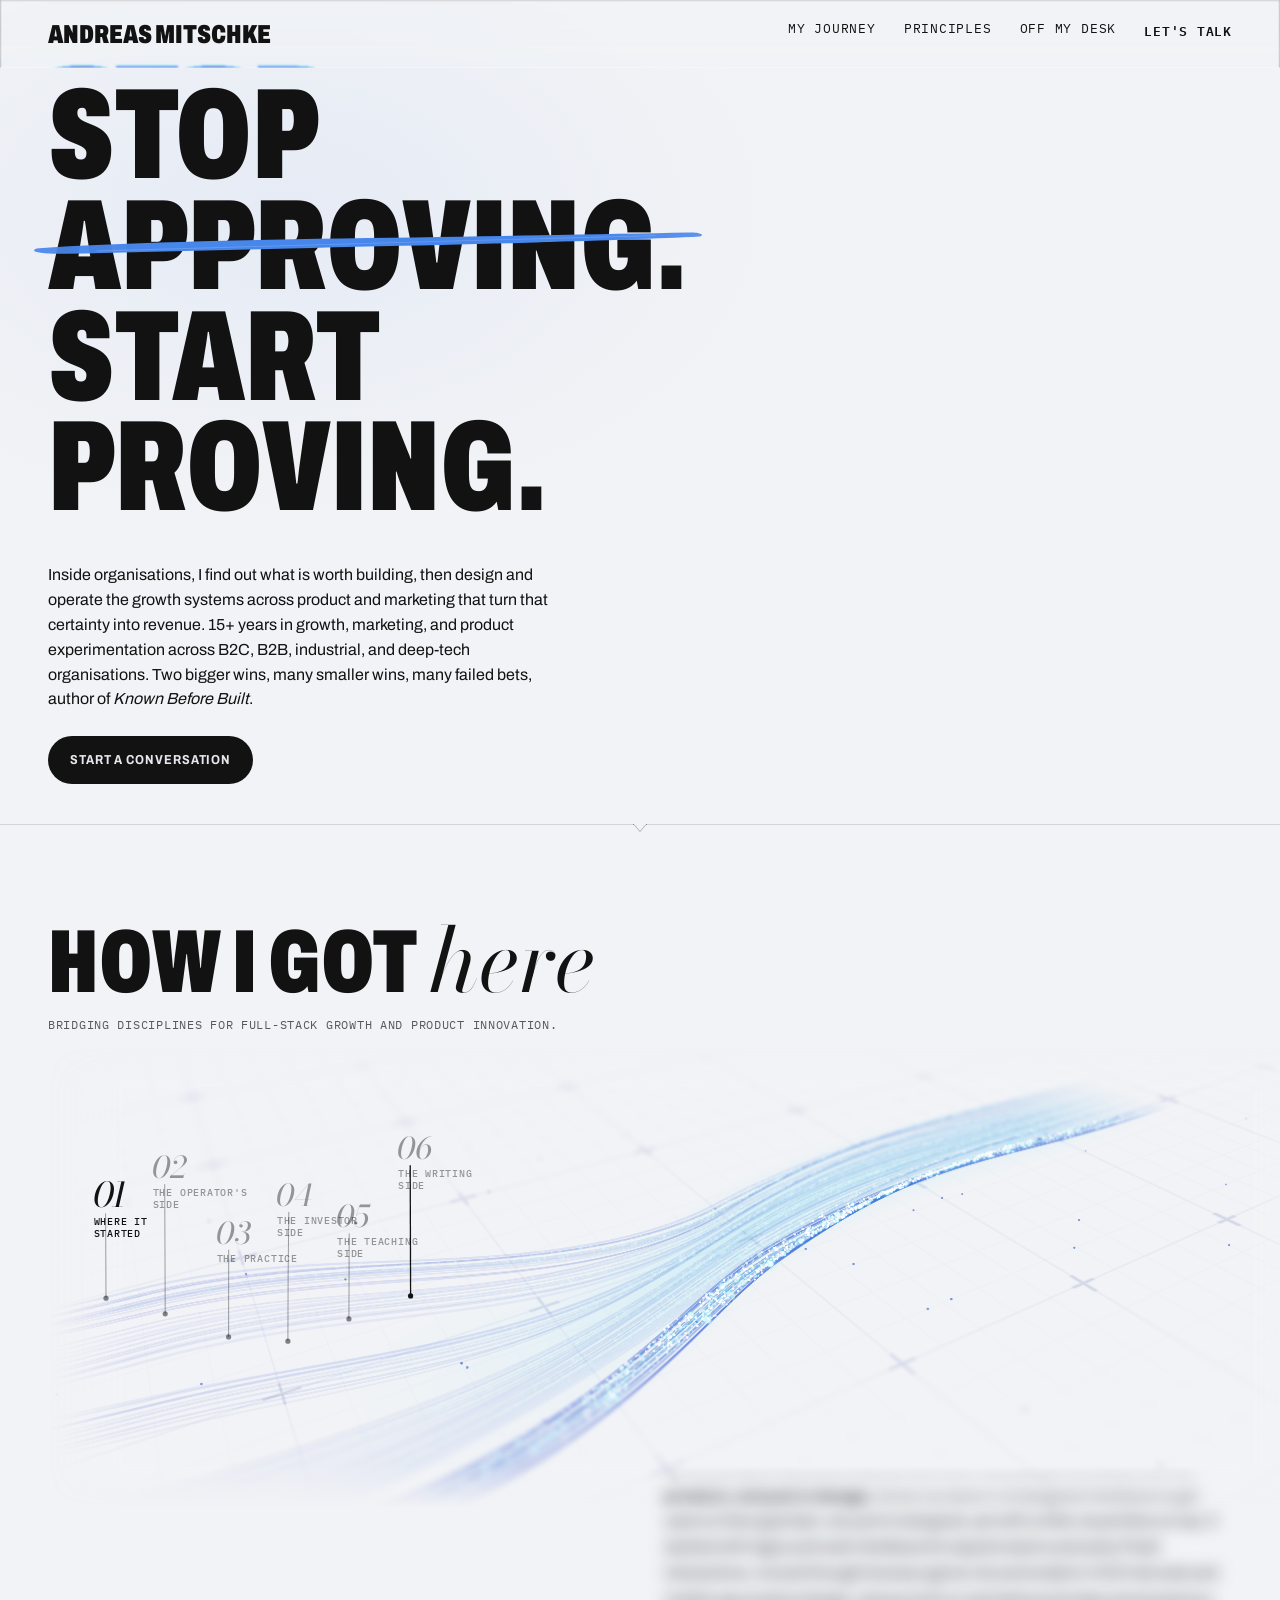
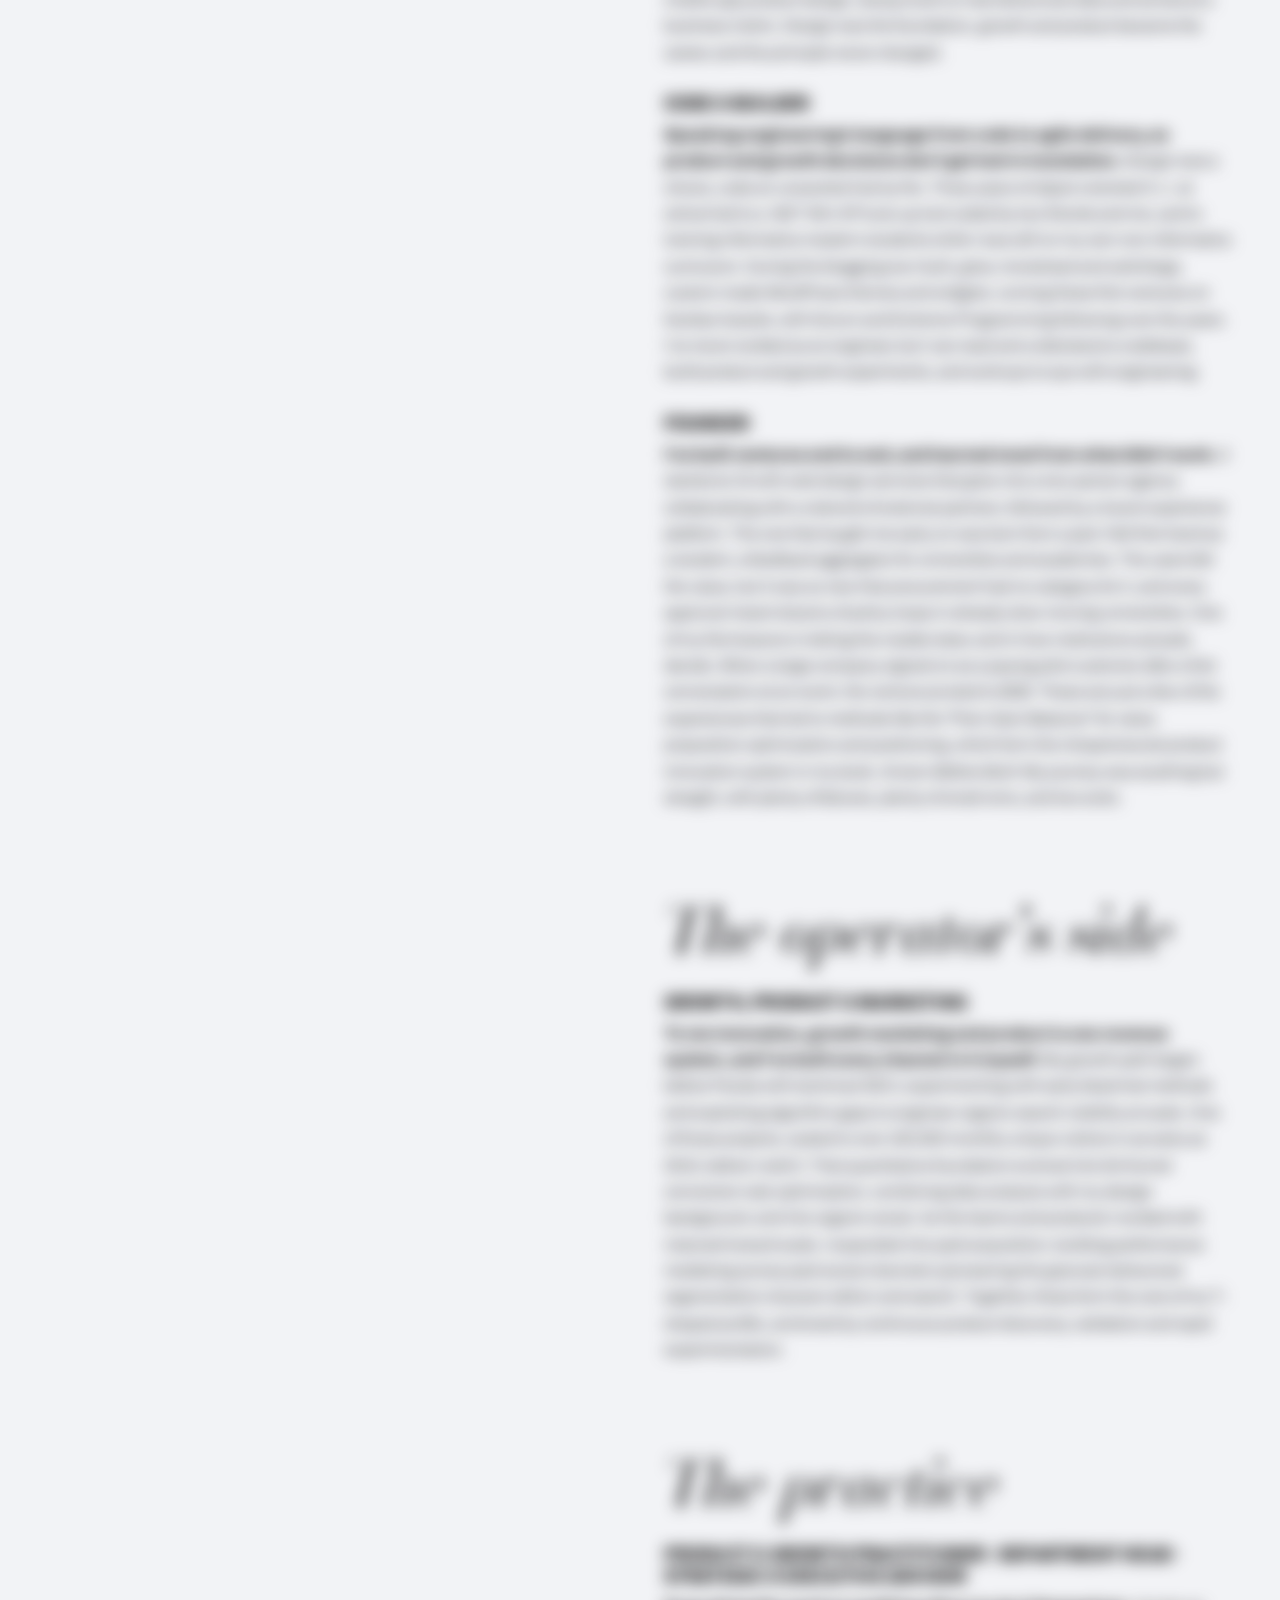
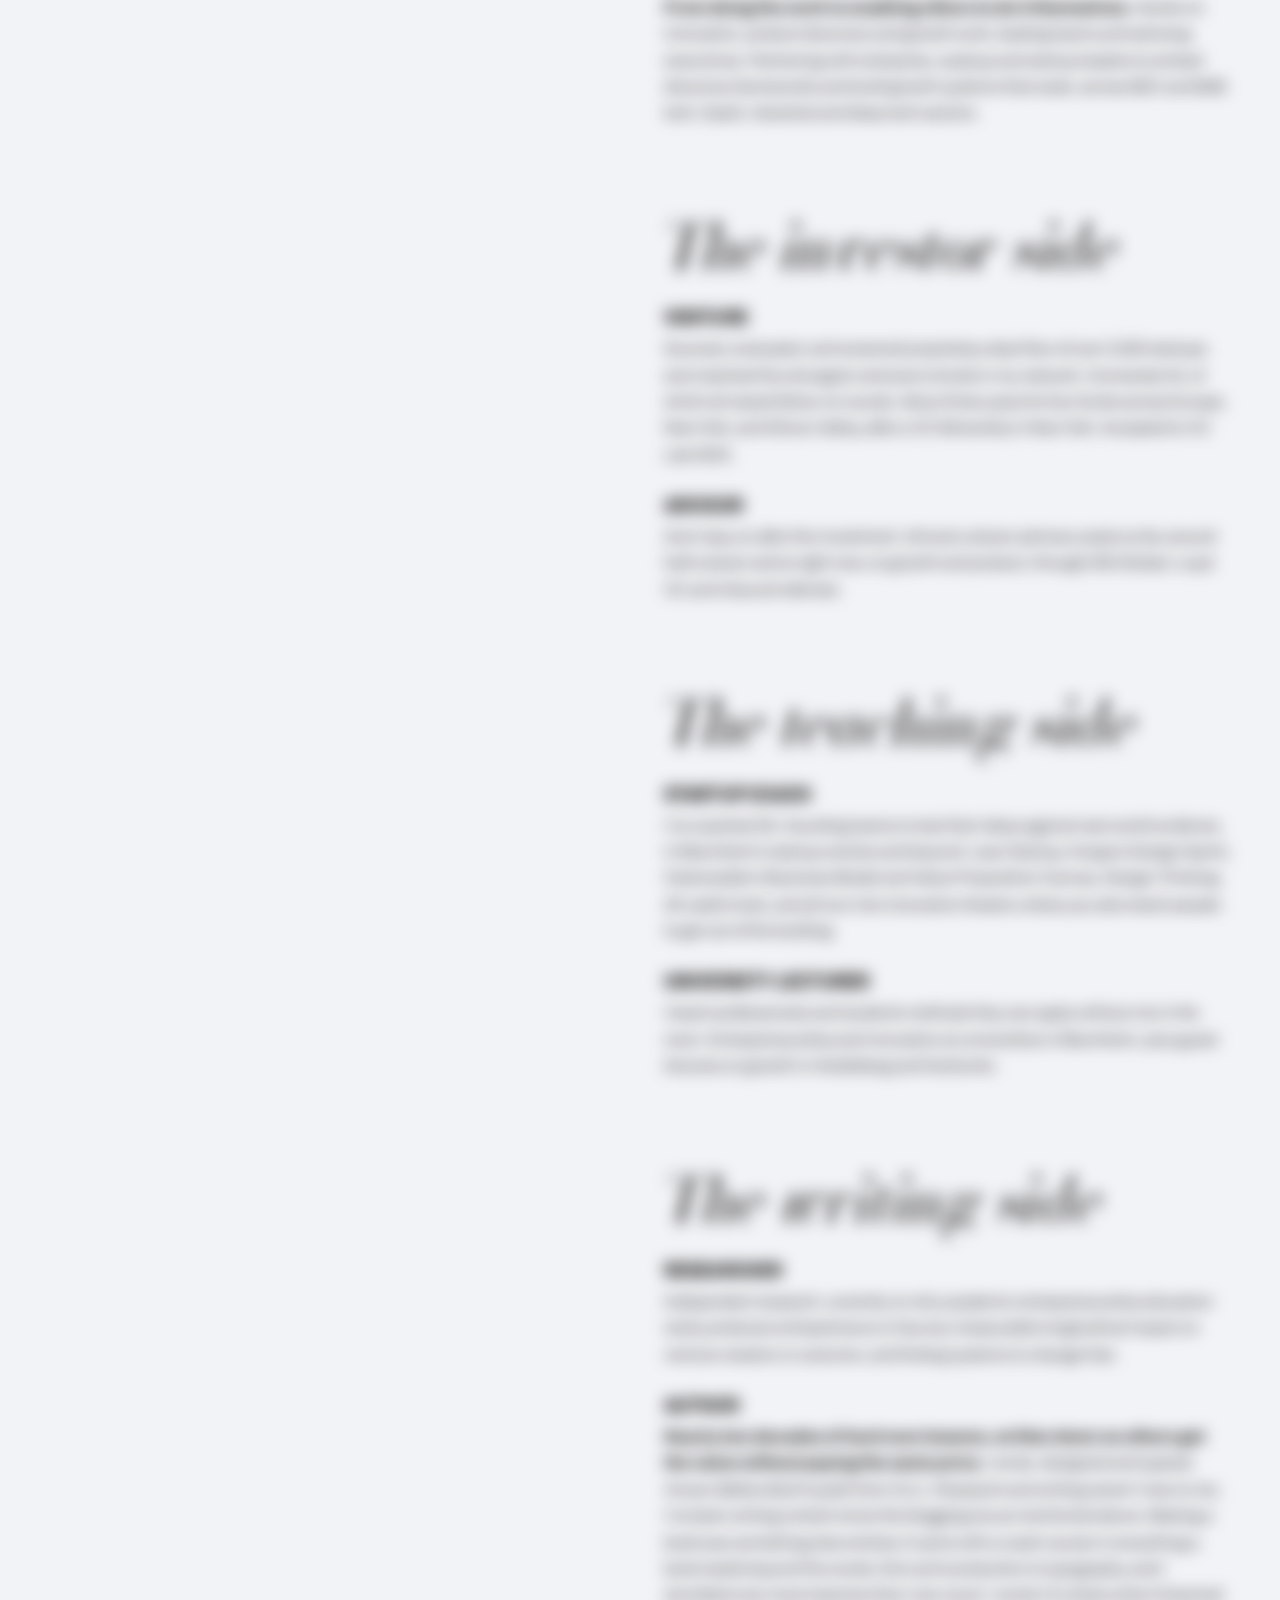
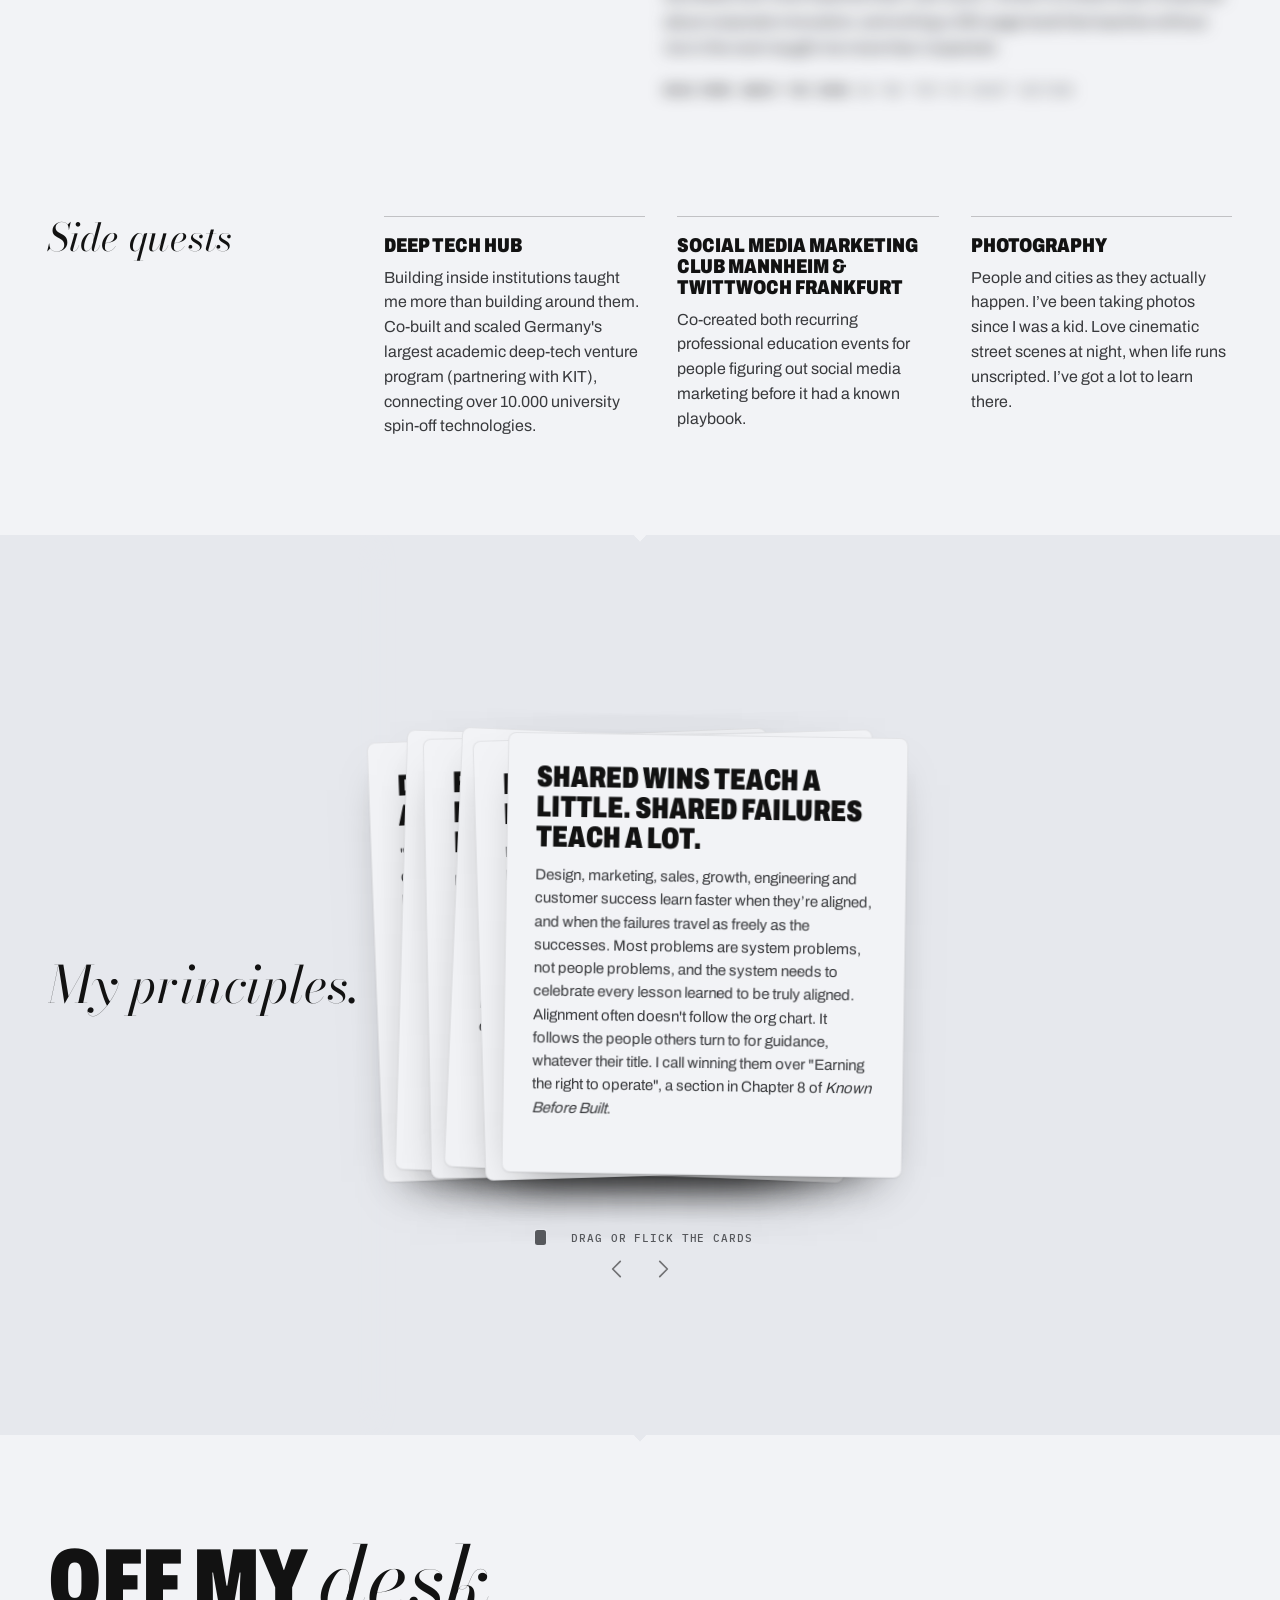
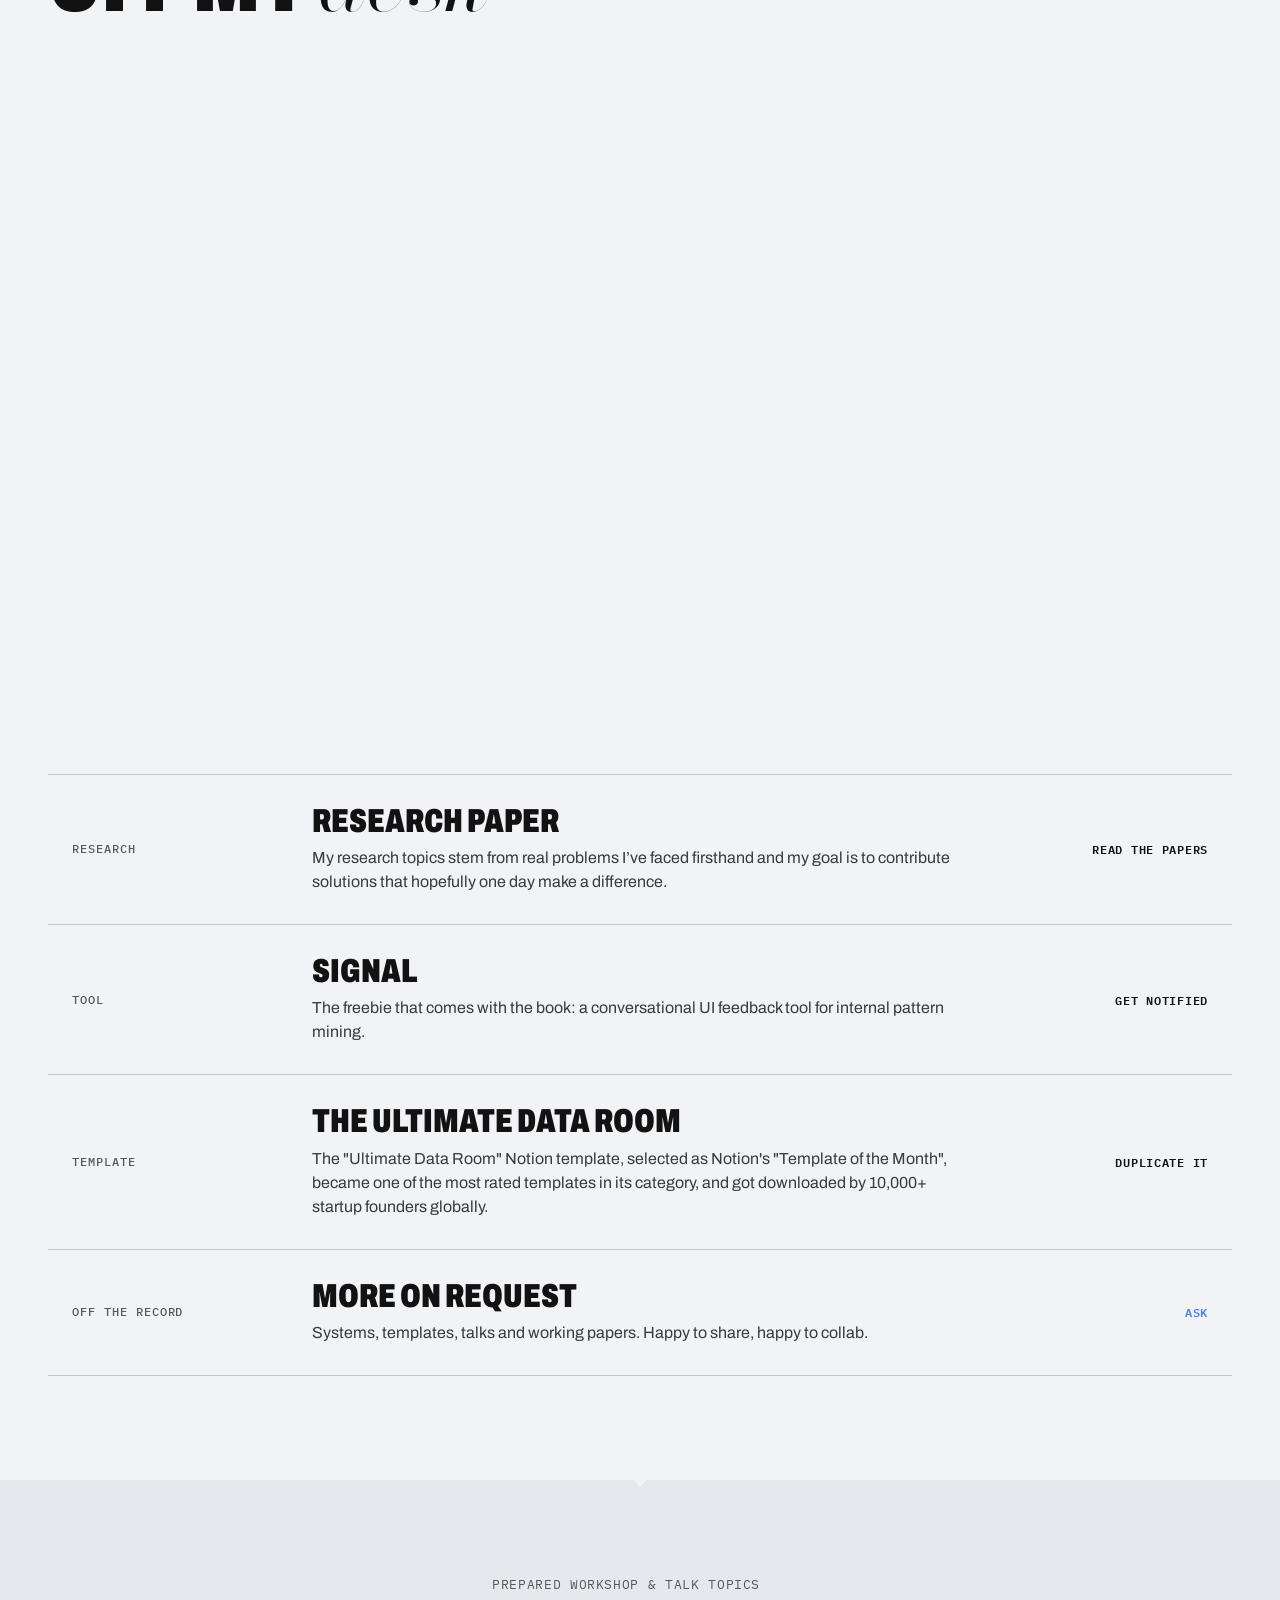
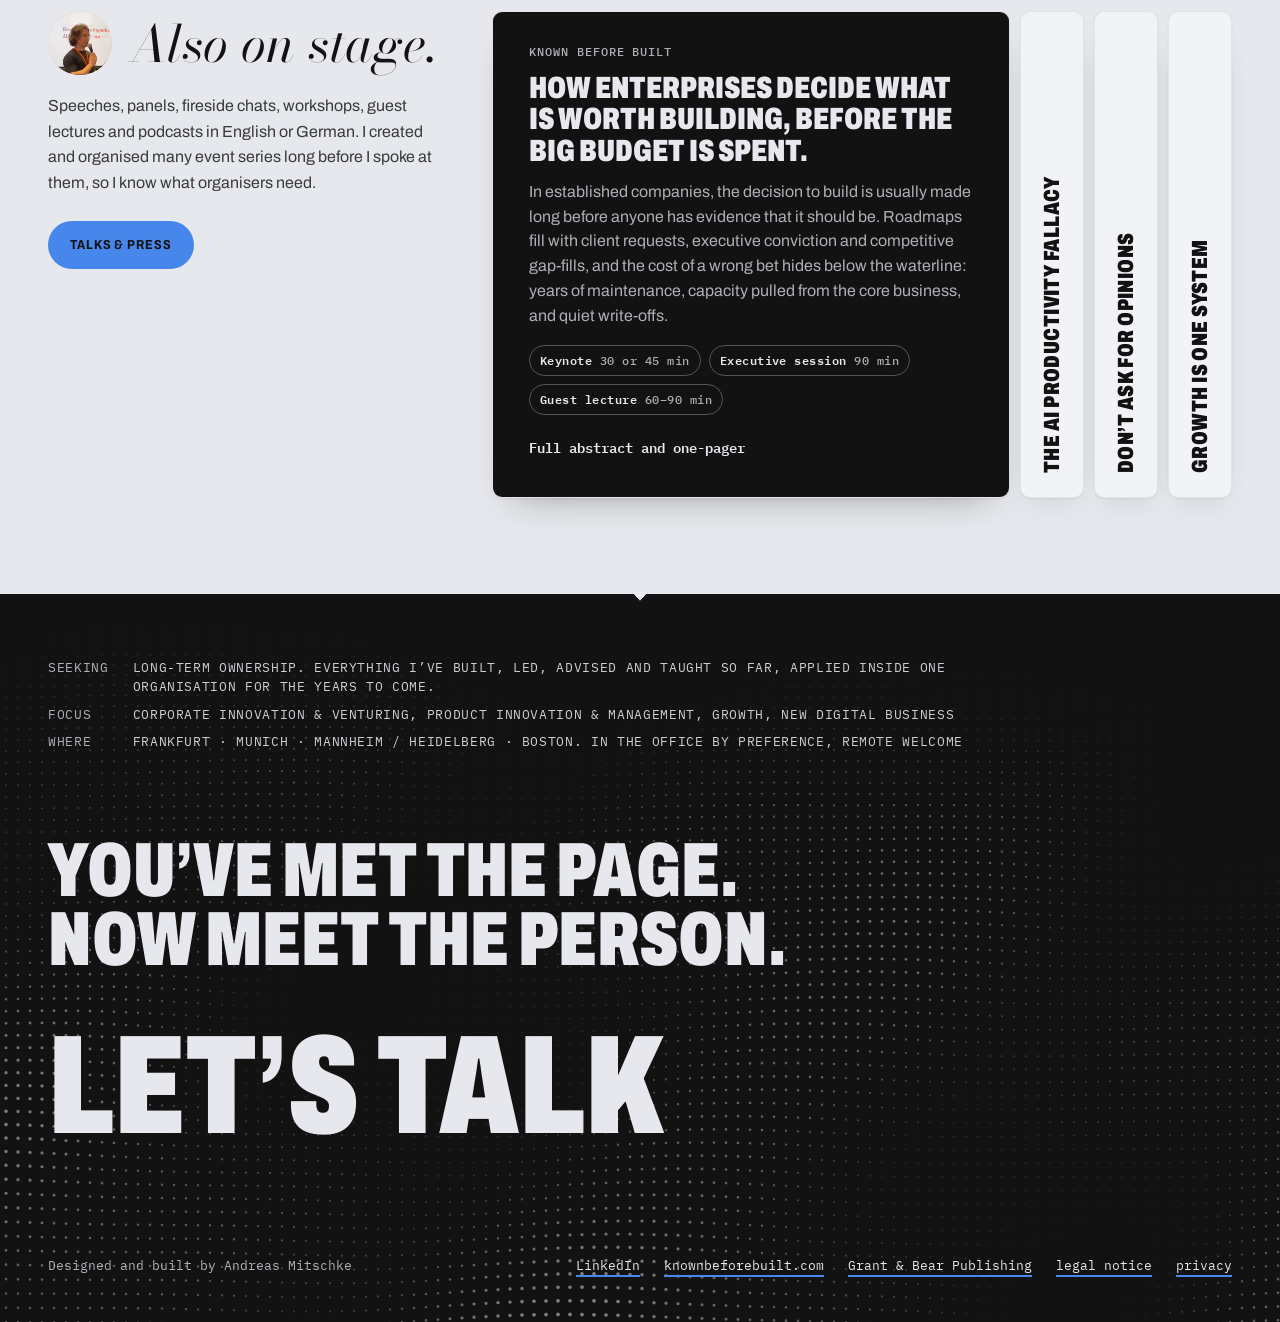
==== commit cfc80273: "Add files via upload" ====
--- a/index.html
+++ b/index.html
@@ -245,8 +245,8 @@
   </div>
 
   <section id="top" data-ref="setTop" class="hero">
-    <div class="memo-paper" aria-hidden="true"><canvas class="memo-canvas"></canvas></div>
-    <figure class="hero-portrait hp-cutb"><img src="assets/andreas-mitschke-portrait-square.jpg" width="1200" height="1200" alt="Andreas Mitschke"></figure>
+    <div class="memo-paper"><img class="hp-full" src="assets/hero-portrait-1600.webp" srcset="assets/hero-portrait-640.webp 640w, assets/hero-portrait-1100.webp 1100w, assets/hero-portrait-1600.webp 1600w, assets/hero-portrait-2200.webp 2200w" sizes="(min-width:761px) 56vw, 115vw" width="2200" height="2000" alt="Andreas Mitschke" fetchpriority="high"></div>
+    
     <svg width="0" height="0" class="svg-defs" aria-hidden="true"><defs><linearGradient id="amBrushFill" x1="0" y1="0" x2="1" y2="0"><stop offset="0" style="stop-color:var(--accent)" stop-opacity=".92"></stop><stop offset=".18" style="stop-color:var(--accent)"></stop><stop offset=".85" style="stop-color:var(--accent)"></stop><stop offset="1" style="stop-color:var(--accent)" stop-opacity=".88"></stop></linearGradient><filter id="amBrushEdge" x="-2%" y="-30%" width="104%" height="160%"><feTurbulence type="fractalNoise" baseFrequency="0.012 0.22" numOctaves="1" seed="4" result="n"></feTurbulence><feDisplacementMap in="SourceGraphic" in2="n" scale="2.2"></feDisplacementMap></filter></defs></svg>
     <div class="hl">
       <h1 aria-label="Stop approving. Start proving." class="hl-h1">
@@ -263,6 +263,7 @@
   </section>
 
   <section id="path" data-ref="setPath" class="path">
+    <div class="sp-bg sp-path" aria-hidden="true"><i></i></div>
     <div class="jr">
       <div class="jr-head">
         <h2 class="h2-display">How I got <span class="serif-it">here</span></h2>
@@ -304,6 +305,7 @@
   </section>
 
   <section id="beliefs" data-ref="setBelief" class="section-rule">
+    <div class="sp-bg sp-beliefs" aria-hidden="true"><i></i></div>
     <div class="split-inner">
       <div class="split-aside">
         <span class="aside-title">My principles.</span>
@@ -351,6 +353,7 @@
   </section>
 
   <section id="releases" class="releases">
+    <div class="sp-bg sp-releases" aria-hidden="true"><i></i></div>
    <div class="releases-inner">
     <div id="releases-start" data-scroll-offset="36" class="releases-head">
       <h2 class="h2-display">Off my <span class="serif-it">desk</span></h2>
--- a/assets/site.css
+++ b/assets/site.css
@@ -263,7 +263,10 @@
 /* ---- 10 Contact + footer ---- */
 .contact{position:relative;overflow:hidden;background:var(--ink);color:var(--paper);flex-grow:1;box-sizing:border-box}
 .contact a:hover{color:var(--paper)}
-.contact-inner{position:relative;z-index:1;max-width:1280px;width:100%;box-sizing:border-box;margin:0 auto;padding:104px var(--gutter) 100px;display:flex;flex-direction:column;gap:44px}
+.contact-inner{position:relative;z-index:1;max-width:1280px;width:100%;box-sizing:border-box;margin:0 auto;padding:64px var(--gutter) 48px;display:flex;flex-direction:column;gap:44px}
+/* the job lines sit near the top and the footer links near the bottom, so the title and Let's talk get room around them */
+#contact .contact-spec{margin-bottom:40px}
+#contact .footer-row{margin-top:52px}
 .dotfield{position:absolute;inset:0;width:100%;height:100%;display:block;pointer-events:none;z-index:0;-webkit-mask-image:linear-gradient(180deg,transparent 0,#000 30%);mask-image:linear-gradient(180deg,transparent 0,#000 30%)}
 .contact-spec{display:grid;grid-template-columns:max-content 1fr;gap:8px 24px;margin:0;font-family:'IBM Plex Mono',monospace;font-size:13px;line-height:1.5;letter-spacing:.05em;text-transform:uppercase;color:var(--n-d6);max-width:920px}
 .contact-spec dt{color:var(--n-b9)}
@@ -364,6 +367,9 @@
   .ct-br{display:none}
   .contact-spec{grid-template-columns:1fr;gap:2px}
   .contact-spec dd{margin-bottom:10px}
+  #contact .contact-inner{padding-top:44px;padding-bottom:32px}
+  #contact .contact-spec{margin-bottom:20px}
+  #contact .footer-row{margin-top:28px}
 }
 
 /* headline build: frosted-glass symbols; each letter drops in like a lens pulling focus:
@@ -726,6 +732,8 @@
   #beliefs.pr-js .split-aside::before{content:"";position:absolute;right:100%;top:0;bottom:0;width:100vw;background:var(--paper)}
   #beliefs.pr-js .aside-title{white-space:nowrap}
   #beliefs.pr-js .split-list{position:relative;display:block;flex:1 1 auto;height:520px;border-bottom:0}
+  /* desktop: the pile is moved onto the window's centre (initPrCenter sets --pr-x) and floats above the heading column */
+  @media (min-width:761px){#beliefs.pr-js .split-list{left:var(--pr-x,0px);z-index:3}}
   #beliefs.pr-js .thesis{position:absolute;left:0;top:10px;width:400px;min-height:440px;box-sizing:border-box;display:flex;flex-direction:column;padding:28px;border:1px solid rgba(18,18,18,.07);border-radius:8px;background:var(--paper-2);
     box-shadow:0 1px 2px rgba(18,18,18,.06),0 22px 44px -24px rgba(18,18,18,.5);animation:none;will-change:transform;
     transform:translate(calc(100vw - 300px),-60px) rotate(16deg);transition:transform .85s cubic-bezier(.16,1.18,.36,1),box-shadow .85s}
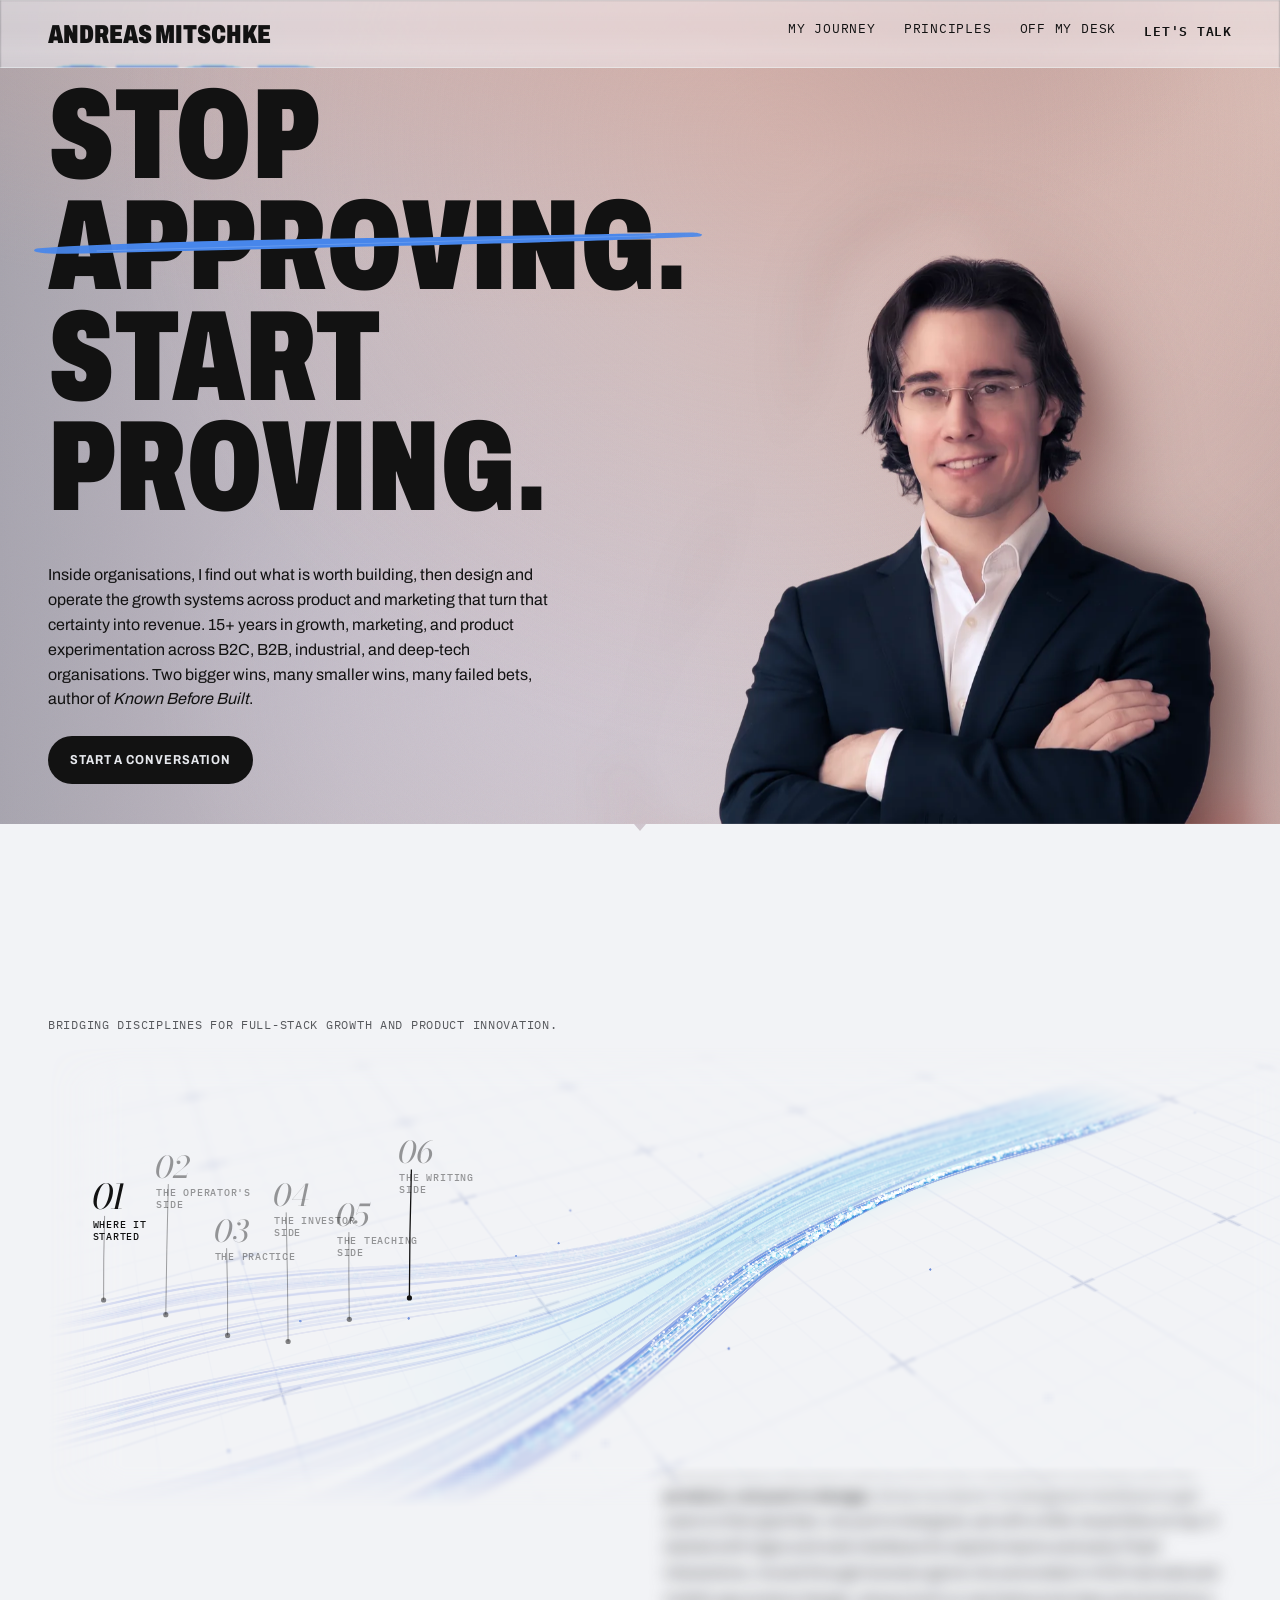
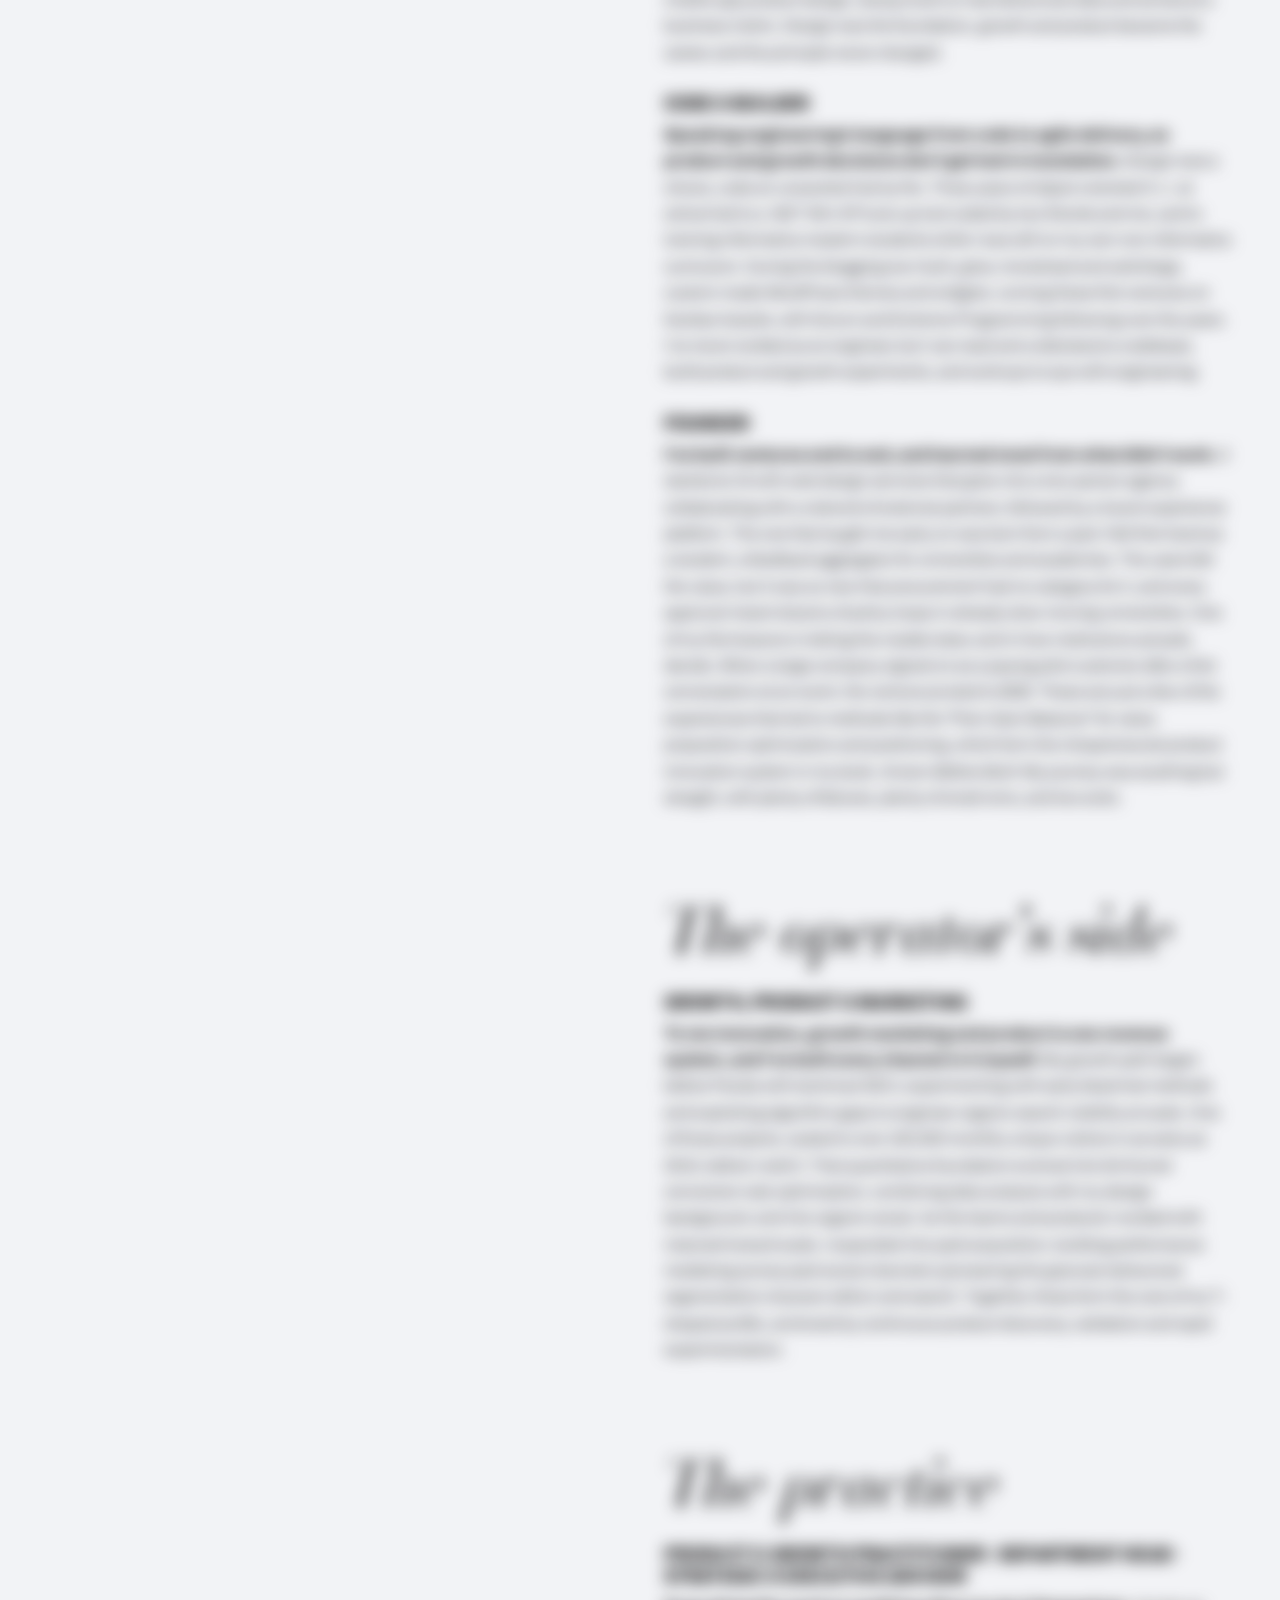
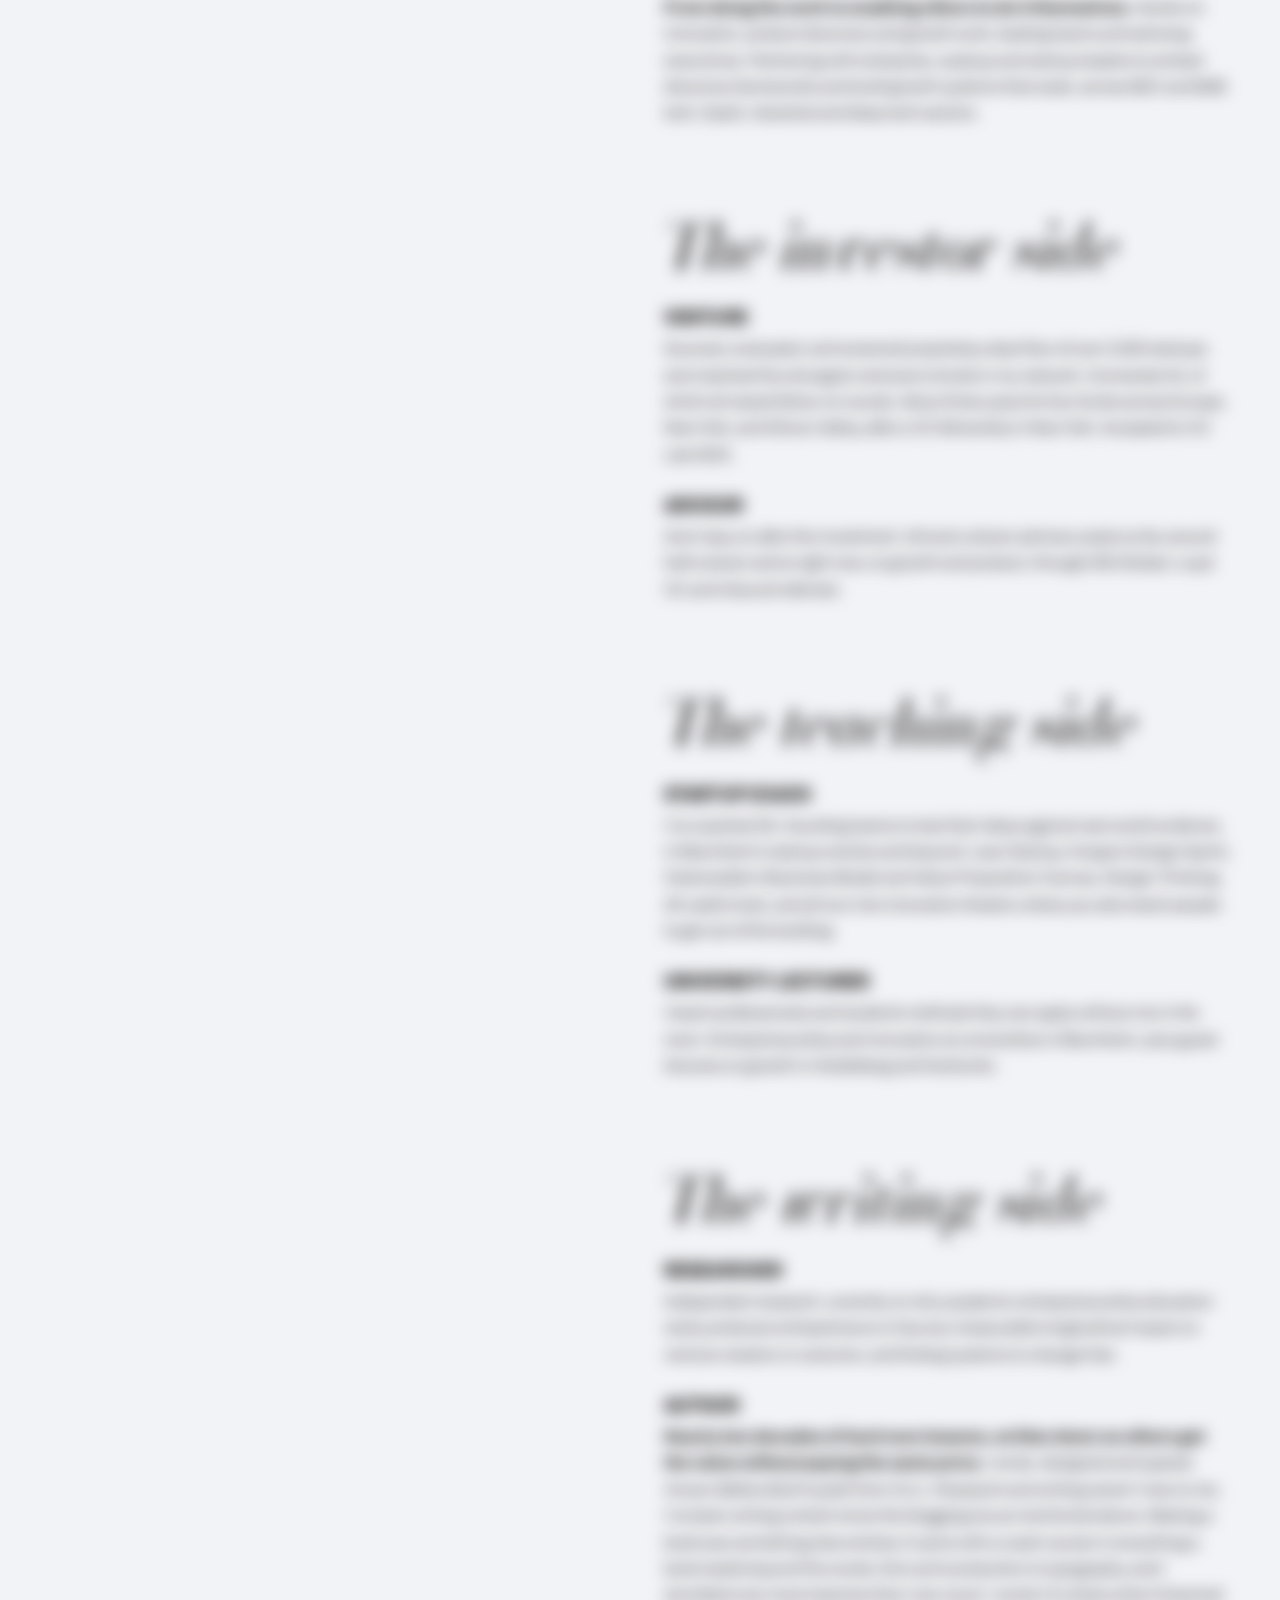
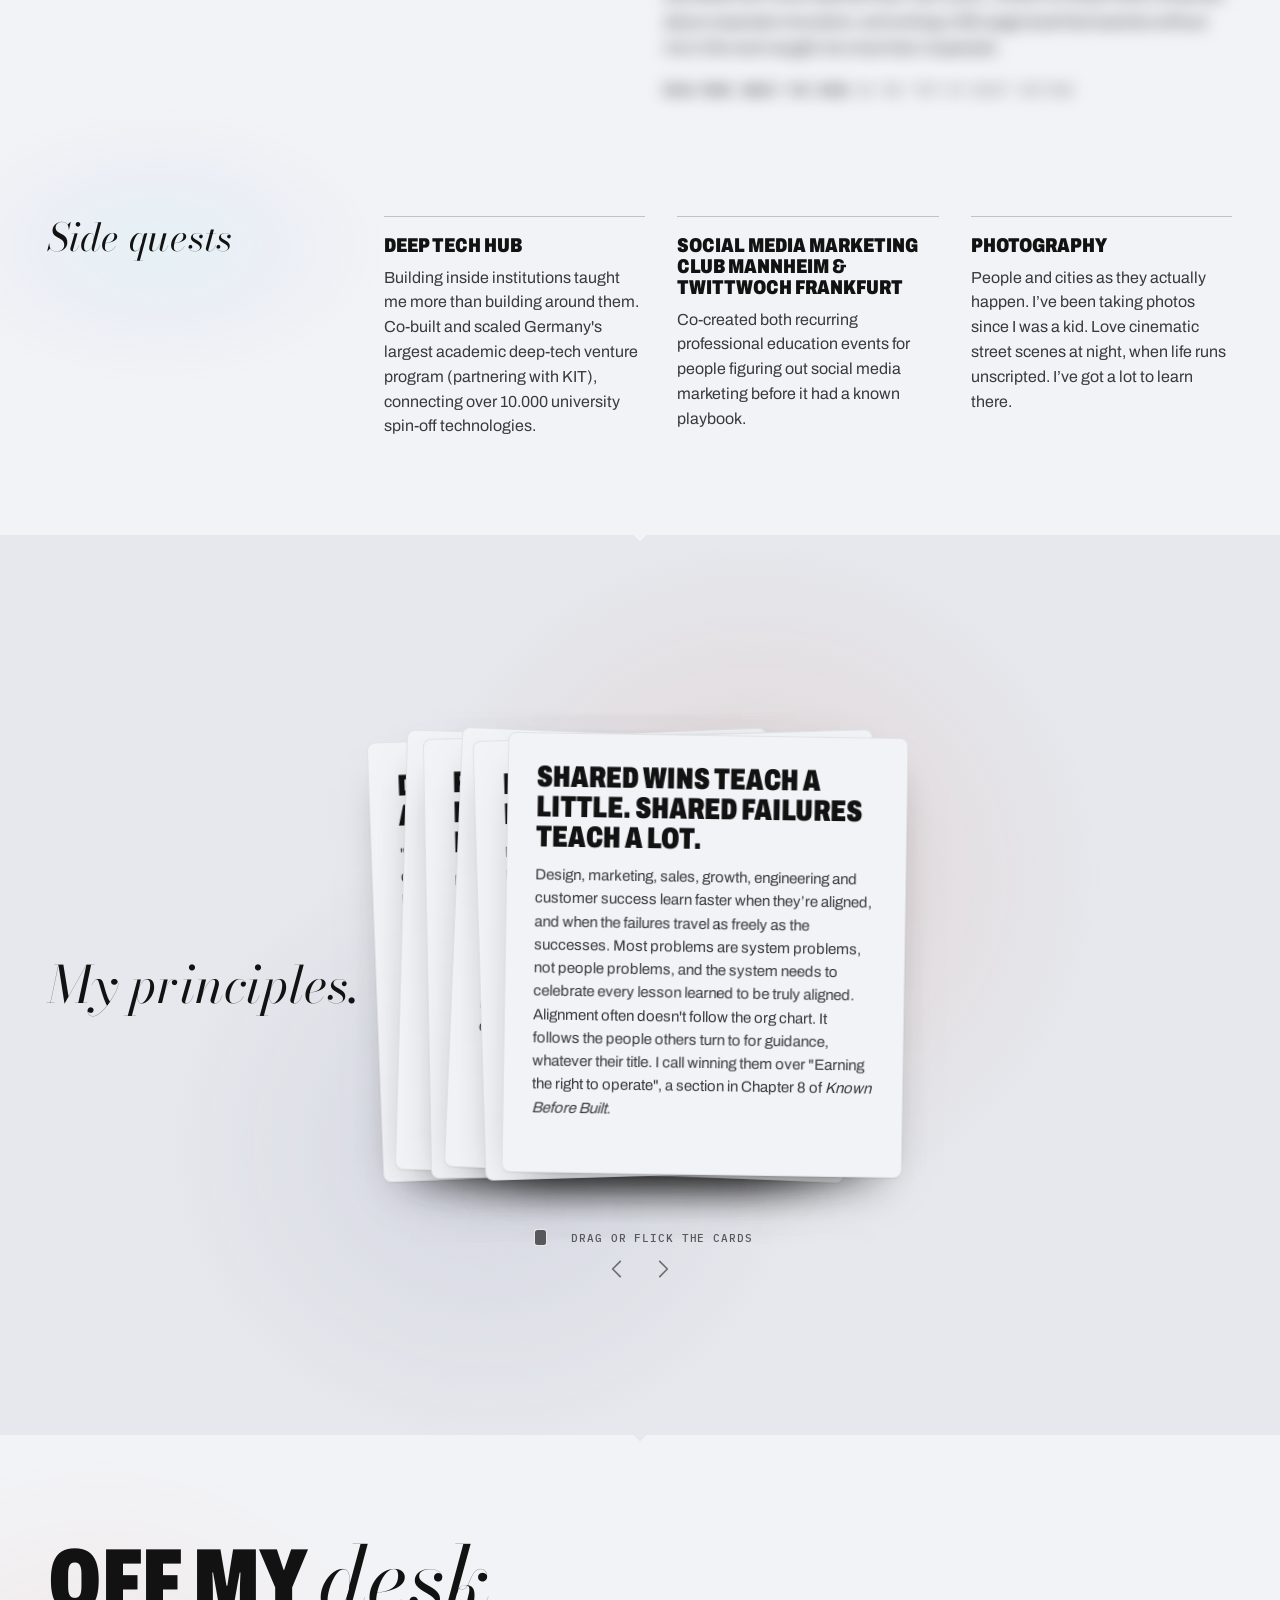
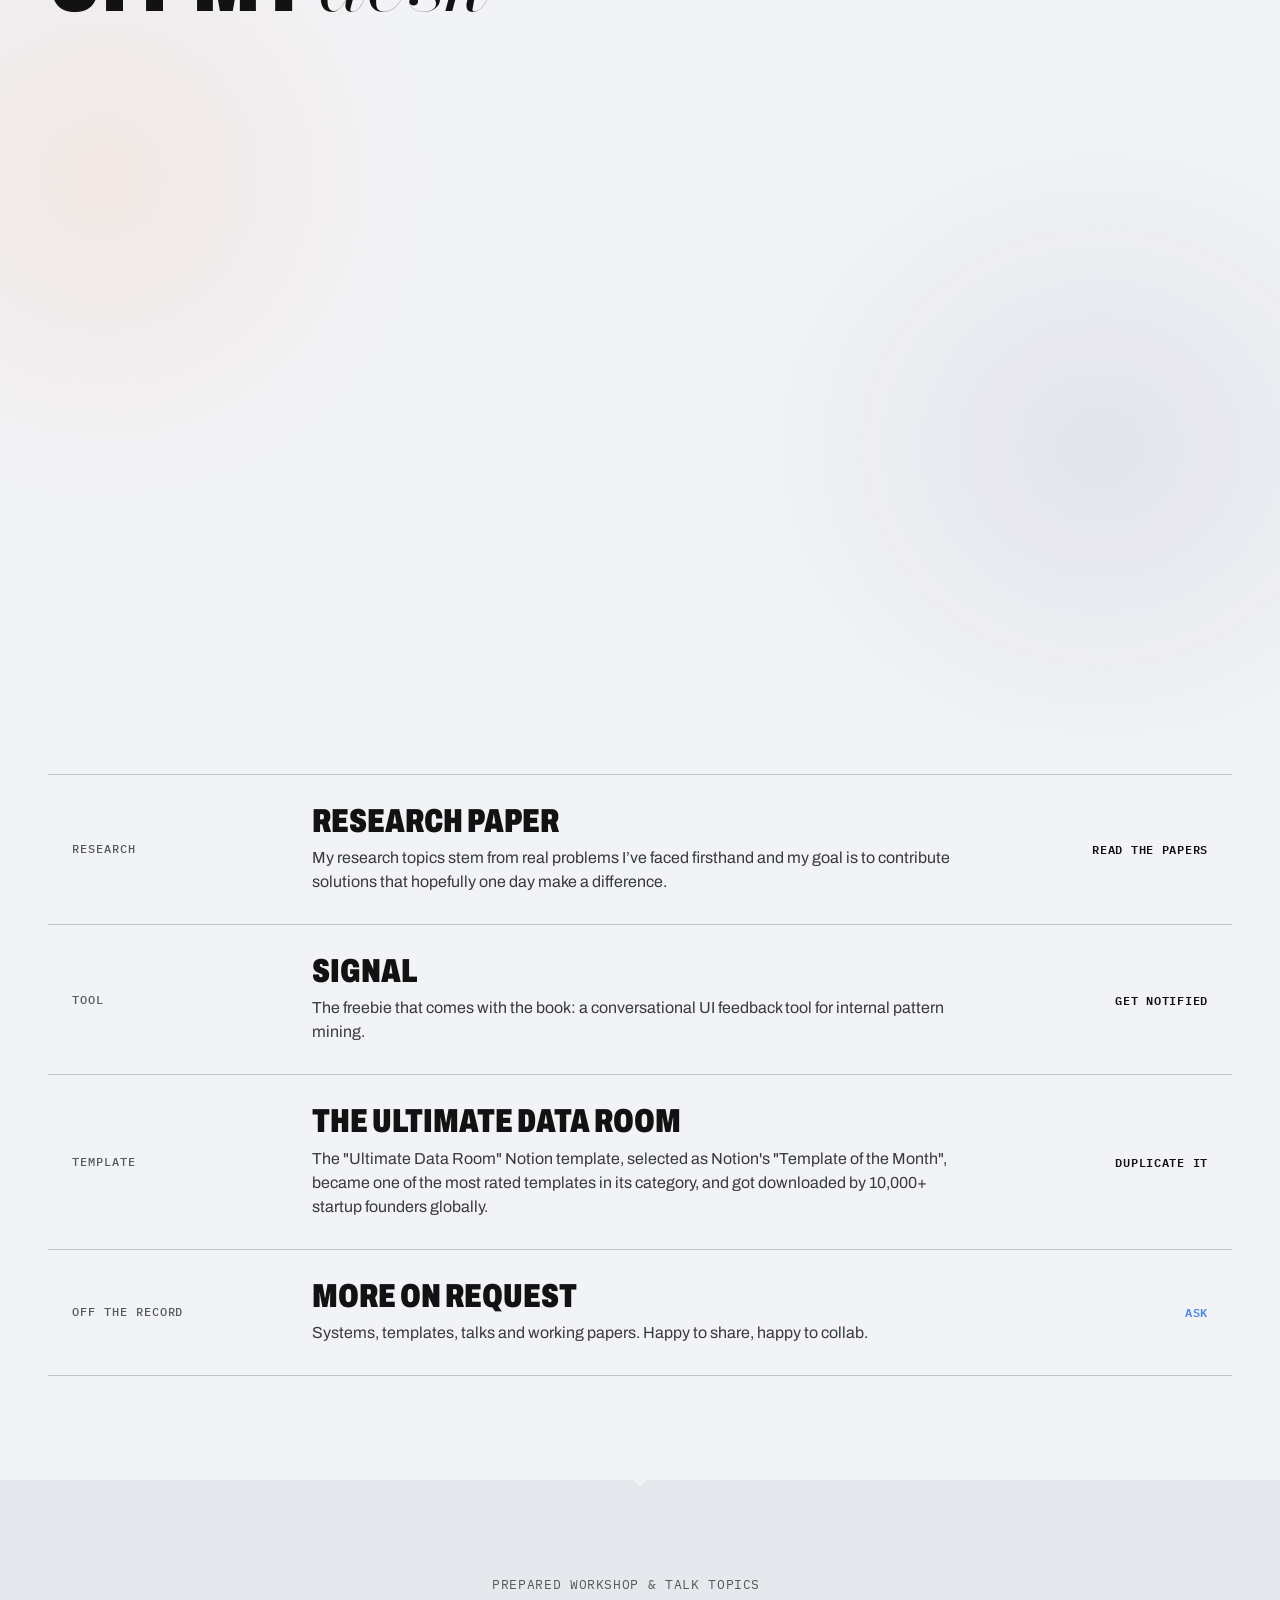
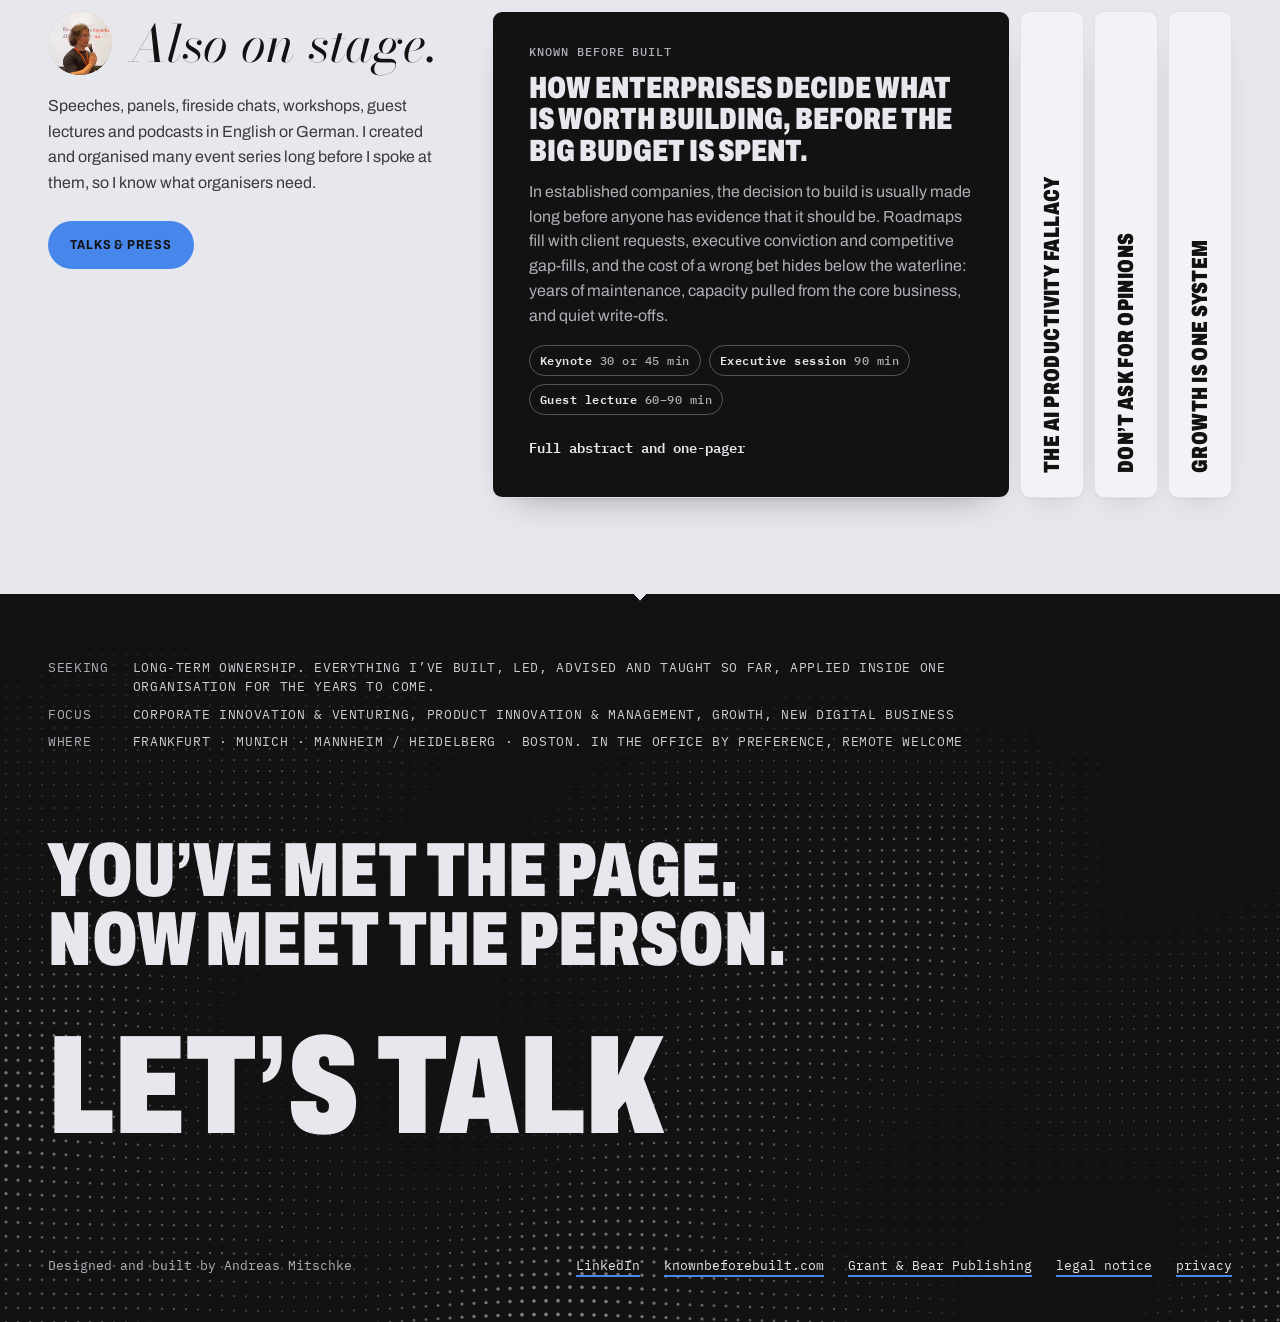
==== commit 7e625085: "Add files via upload" ====
--- a/index.html
+++ b/index.html
@@ -362,9 +362,9 @@
       <div class="book-stage-wrap">
         <div data-ref="setStage" class="kbstage kbstage-pos" data-on-pointerdown="bDown" data-on-pointermove="bMove" data-on-pointerup="bUp" data-on-pointercancel="bUp">
           <div data-ref="setBook3" class="kbbook" role="img" aria-label="Known Before Built by Andreas Mitschke. Drag, or use the arrow keys, to turn the book." tabindex="0" data-on-keydown="bKey">
-            <div class="kbface kbfront"><img src="assets/kbb-front.jpg" width="760" height="1216" alt="" draggable="false"><i class="kbshade"></i></div>
-            <div class="kbface kbback"><img src="assets/kbb-back.jpg" width="760" height="1216" alt="" draggable="false"><i class="kbshade"></i></div>
-            <div class="kbface kbspine"><img src="assets/kbb-spine.jpg" width="104" height="1216" alt="" draggable="false"><i class="kbshade"></i></div>
+            <div class="kbface kbfront"><img src="assets/kbb-front.webp" width="760" height="1216" alt="" draggable="false"><i class="kbshade"></i></div>
+            <div class="kbface kbback"><img src="assets/kbb-back.webp" width="760" height="1216" alt="" draggable="false"><i class="kbshade"></i></div>
+            <div class="kbface kbspine"><img src="assets/kbb-spine.webp" width="104" height="1216" alt="" draggable="false"><i class="kbshade"></i></div>
             <div class="kbface kbfore"><i class="kbshade"></i></div>
             <div class="kbface kbtop"><i class="kbshade"></i></div>
             <div class="kbface kbbottom"><i class="kbshade"></i></div>
--- a/assets/site.css
+++ b/assets/site.css
@@ -734,6 +734,15 @@
   #beliefs.pr-js .split-list{position:relative;display:block;flex:1 1 auto;height:520px;border-bottom:0}
   /* desktop: the pile is moved onto the window's centre (initPrCenter sets --pr-x) and floats above the heading column */
   @media (min-width:761px){#beliefs.pr-js .split-list{left:var(--pr-x,0px);z-index:3}}
+  /* while the cards are dealt, the first card sits on the centre and the others stack up on it to the right; once the
+     pile is complete (the dial goes and the heading settles), the whole pile glides onto the centre.
+     65px = half the pile's spread (5 cards x 26px / 2) */
+  @media (min-width:761px){
+    #beliefs.pr-js .split-list{translate:65px 0;transition:translate .9s cubic-bezier(.65,0,.35,1)}
+    /* in step with the heading: the dial collapses (height, margin) over .9s after 1.25s with the same curve, so both move together */
+    #beliefs.pr-js.pr-complete .split-list{translate:0 0;transition-delay:1.25s}
+    @media (prefers-reduced-motion:reduce){#beliefs.pr-js .split-list{transition:none}}
+  }
   #beliefs.pr-js .thesis{position:absolute;left:0;top:10px;width:400px;min-height:440px;box-sizing:border-box;display:flex;flex-direction:column;padding:28px;border:1px solid rgba(18,18,18,.07);border-radius:8px;background:var(--paper-2);
     box-shadow:0 1px 2px rgba(18,18,18,.06),0 22px 44px -24px rgba(18,18,18,.5);animation:none;will-change:transform;
     transform:translate(calc(100vw - 300px),-60px) rotate(16deg);transition:transform .85s cubic-bezier(.16,1.18,.36,1),box-shadow .85s}
@@ -836,3 +845,75 @@
   #beliefs:not(.pr-js) .split-list{flex-direction:row;overflow-x:auto;scroll-snap-type:x mandatory;gap:16px;border-bottom:0;margin:0 calc(-1 * var(--gutter));padding:0 var(--gutter) 8px}
   #beliefs:not(.pr-js) .thesis{flex:0 0 82%;scroll-snap-align:start;border:1px solid rgba(18,18,18,.07);box-shadow:0 18px 36px -24px rgba(18,18,18,.4);border-radius:8px;background:var(--paper-2);padding:22px}
 }
+
+/* ===== hero: full-bleed wallpaper (CSS), moving light, portrait cut-out with its own shadow ===== */
+/* the wallpaper: a cool grey-mauve on the left warming to a soft pink on the right, a warmer patch top right, a pale cool
+   light low in the middle and a darker warm edge on the right. No image to load. */
+.memo-paper{background:
+    radial-gradient(30% 40% at 76% 2%, rgba(180,148,146,.5), rgba(180,148,146,0) 72%),
+    radial-gradient(26% 46% at 100% 18%, rgba(226,200,192,.6), rgba(226,200,192,0) 75%),
+    radial-gradient(22% 55% at 106% 92%, rgba(186,160,158,.5), rgba(186,160,158,0) 72%),
+    radial-gradient(30% 40% at 90% 45%, rgba(214,186,182,.45), rgba(214,186,182,0) 72%),
+    radial-gradient(48% 52% at 47% 84%, rgba(216,205,213,.85), rgba(216,205,213,0) 72%),
+    radial-gradient(110% 40% at 55% 8%, rgba(204,170,164,.75), rgba(204,170,164,0) 85%),
+    linear-gradient(90deg, #A7A3AB 0%, #B3ACB3 9%, #C0B7BD 18%, #CAC0C5 28%, #D1C6CA 40%, #D5C9CB 52%, #D5C5C5 64%, #D4C0BE 76%, #D2B9B5 88%, #CCB0AC 100%);
+  /* it reaches 7px below the hero as the notch into the journey, in its own colours */
+  bottom:-7px;clip-path:polygon(0 0,100% 0,100% calc(100% - 7px),calc(50% + 6px) calc(100% - 7px),50% 100%,calc(50% - 6px) calc(100% - 7px),0 calc(100% - 7px))}
+/* fine grain, so the soft gradients never band (inline SVG noise, no file) */
+.memo-paper::before{content:"";position:absolute;inset:0;pointer-events:none;opacity:.05;mix-blend-mode:multiply;
+  background-image:url("data:image/svg+xml,%3Csvg xmlns='http://www.w3.org/2000/svg' width='160' height='160'%3E%3Cfilter id='n'%3E%3CfeTurbulence type='fractalNoise' baseFrequency='.9' numOctaves='2' stitchTiles='stitch'/%3E%3C/filter%3E%3Crect width='100%25' height='100%25' filter='url(%23n)'/%3E%3C/svg%3E")}
+/* the moving light: a warm and a cool patch drifting behind the portrait */
+:root{--mv-dur:8s;--mv-dist:3;--mv-a:1.05;--mv-size:2.4;--mv-warm:214,170,160;--mv-wa:.42;--mv-wx:58%;--mv-wy:30%;--mv-cool:176,178,200;--mv-ca:.32;--mv-cx:30%;--mv-cy:70%}
+.memo-paper::after{content:"";position:absolute;z-index:1;inset:-20%;pointer-events:none;opacity:var(--mv-a);
+  background:radial-gradient(calc(22% * var(--mv-size)) calc(30% * var(--mv-size)) at var(--mv-wx) var(--mv-wy), rgba(var(--mv-warm),var(--mv-wa)), rgba(var(--mv-warm),0) 70%),
+             radial-gradient(calc(26% * var(--mv-size)) calc(34% * var(--mv-size)) at var(--mv-cx) var(--mv-cy), rgba(var(--mv-cool),var(--mv-ca)), rgba(var(--mv-cool),0) 70%);
+  animation:hp-drift var(--mv-dur) ease-in-out infinite alternate}
+@keyframes hp-drift{0%{transform:translate(0,0) scale(1)}
+  33%{transform:translate(calc(4% * var(--mv-dist)),calc(-3% * var(--mv-dist))) scale(calc(1 + .06 * var(--mv-dist)))}
+  66%{transform:translate(calc(-3% * var(--mv-dist)),calc(4% * var(--mv-dist))) scale(calc(1 - .04 * var(--mv-dist)))}
+  100%{transform:translate(calc(2% * var(--mv-dist)),calc(2% * var(--mv-dist))) scale(calc(1 + .03 * var(--mv-dist)))}}
+/* the journey's hairline notch goes: the change of colour separates hero and journey */
+.path{background-image:none}
+/* the portrait: cropped to the figure and its shadow (2200 x 2000, the bottom 2000px of the right part of a 3840 x 2160
+   frame), shown at the size the full frame had: as tall as the hero (a little less on narrower windows, so it stays clear
+   of the text) times 2000/2160; its right edge on the content column's edge (wide screens) or the window's, its foot on
+   the hero's bottom line; it comes in out of a soft blur */
+.hp-full{position:absolute;z-index:2;bottom:7px;height:calc(min(calc(100% - 120px), 56vw) * .9259);width:auto;max-width:none;
+  right:max(-2vw, calc((100vw - 1280px) / 2 - 3vw));
+  animation:hp-in 1.3s cubic-bezier(.2,.7,.2,1) .9s both;
+  /* the shadow runs to the frame's right edge: fade the last strip so the edge never shows as a line */
+  -webkit-mask-image:linear-gradient(to left,transparent,#000 8.7%);mask-image:linear-gradient(to left,transparent,#000 8.7%)}
+/* phones: the figure stands under the text, centred, cropped from the same frame */
+@media (max-width:760px){
+  #top{padding-bottom:420px}
+  .hp-full{height:407px;right:calc(50% - 207px)}
+}
+@media (prefers-reduced-motion:reduce){.memo-paper::after,.hp-full{animation:none}}
+
+/* ===== soft colour patches in the journey, principles and Off my desk, drifting slowly ===== */
+:is(#path,#beliefs,#releases){position:relative;isolation:isolate}
+/* clip-path, not overflow:hidden, so the sticky inner layer still follows the window */
+.sp-bg{position:absolute;inset:0;z-index:-1;pointer-events:none;clip-path:inset(0)}
+.sp-bg i{position:sticky;top:0;display:block;height:100vh;width:100%;overflow:hidden}
+.sp-bg i::before,.sp-bg i::after{content:"";position:absolute;inset:-25%;animation:sp-drift 26s ease-in-out infinite alternate}
+.sp-bg i::after{animation-duration:34s;animation-direction:alternate-reverse}
+@keyframes sp-drift{0%{transform:translate(0,0) scale(1)}50%{transform:translate(5%,-4%) scale(1.08)}100%{transform:translate(-4%,3%) scale(.95)}}
+/* journey: the river's blue, very faint, near the window's right edge (the layer is 150% wide, so 75% is ~88% across);
+   on wide screens it only comes in once the text has slid in beside the river */
+.sp-path i::before{background:radial-gradient(18% 28% at 75% 37%, rgba(61,127,232,.07), rgba(61,127,232,0) 70%)}
+.sp-path i::after{content:none}
+@media (min-width:1000px){.sp-path{opacity:0;transition:opacity 1.2s ease}#path.jr-split .sp-path{opacity:1;transition-delay:.4s}}
+/* and a faint cyan glow around the "Side quests" heading */
+.pgrp-side .pgrp-head{position:relative;isolation:isolate}
+.pgrp-side .pgrp-head::before{content:"";position:absolute;z-index:-1;left:-120px;top:-110px;width:460px;height:280px;pointer-events:none;
+  background:radial-gradient(closest-side, rgba(95,230,247,.08), rgba(61,127,232,.03) 55%, rgba(95,230,247,0));animation:sp-drift 15s ease-in-out infinite alternate}
+/* principles: the hero's warm and cool light behind the card stack */
+.sp-beliefs i::before{background:radial-gradient(26% 36% at 56% 42%, rgba(214,170,160,.30), rgba(214,170,160,0) 70%)}
+.sp-beliefs i::after{background:radial-gradient(24% 32% at 42% 62%, rgba(176,178,200,.30), rgba(176,178,200,0) 70%)}
+/* the heading column's paper backing would cut the patches off in a straight line; the cards float above it anyway */
+#beliefs.pr-js .split-aside{background:none;box-shadow:none}
+#beliefs.pr-js .split-aside::before{content:none}
+/* off my desk: the book's orange as a faint peach glow behind the book, with a cool counter-patch */
+.sp-releases i::before{background:radial-gradient(24% 34% at 22% 42%, rgba(242,140,90,.11), rgba(242,140,90,0) 70%)}
+.sp-releases i::after{background:radial-gradient(26% 34% at 74% 62%, rgba(176,178,200,.22), rgba(176,178,200,0) 70%)}
+@media (prefers-reduced-motion:reduce){.sp-bg i::before,.sp-bg i::after,.pgrp-side .pgrp-head::before{animation:none}}
